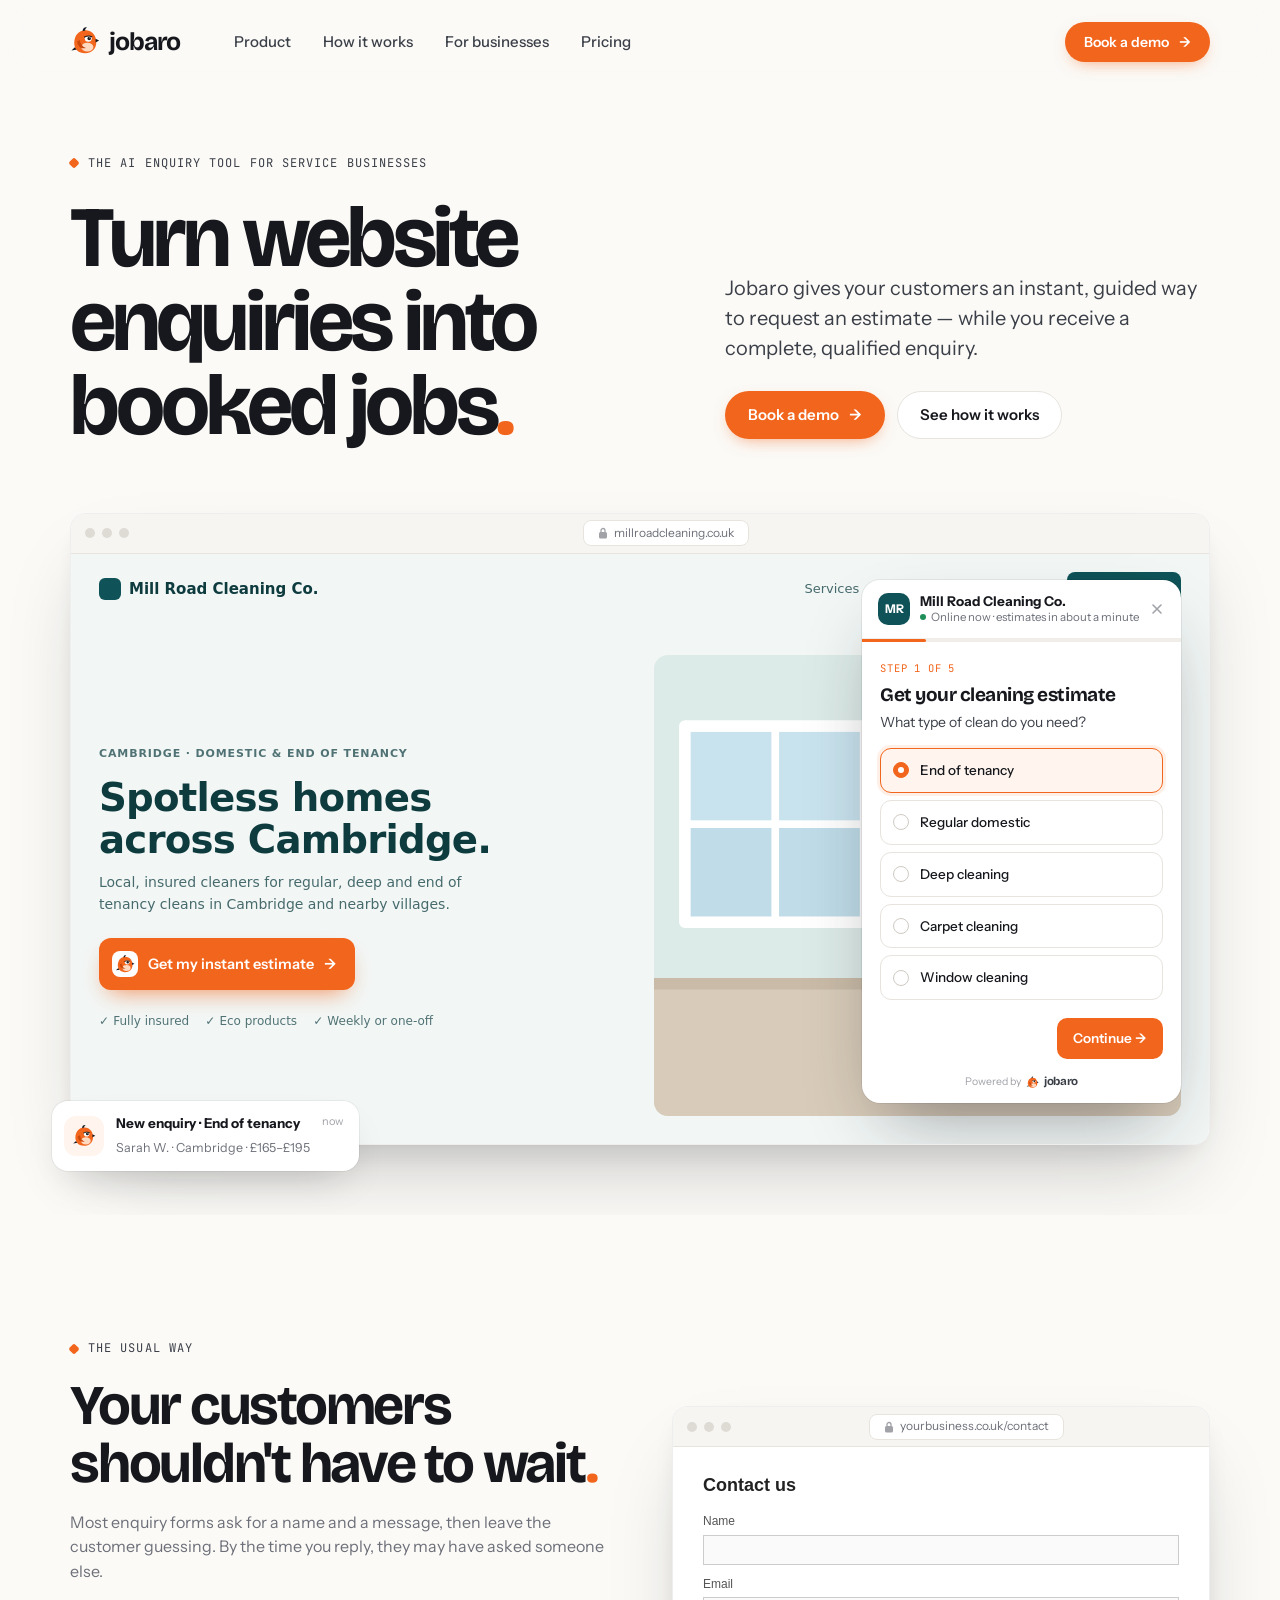
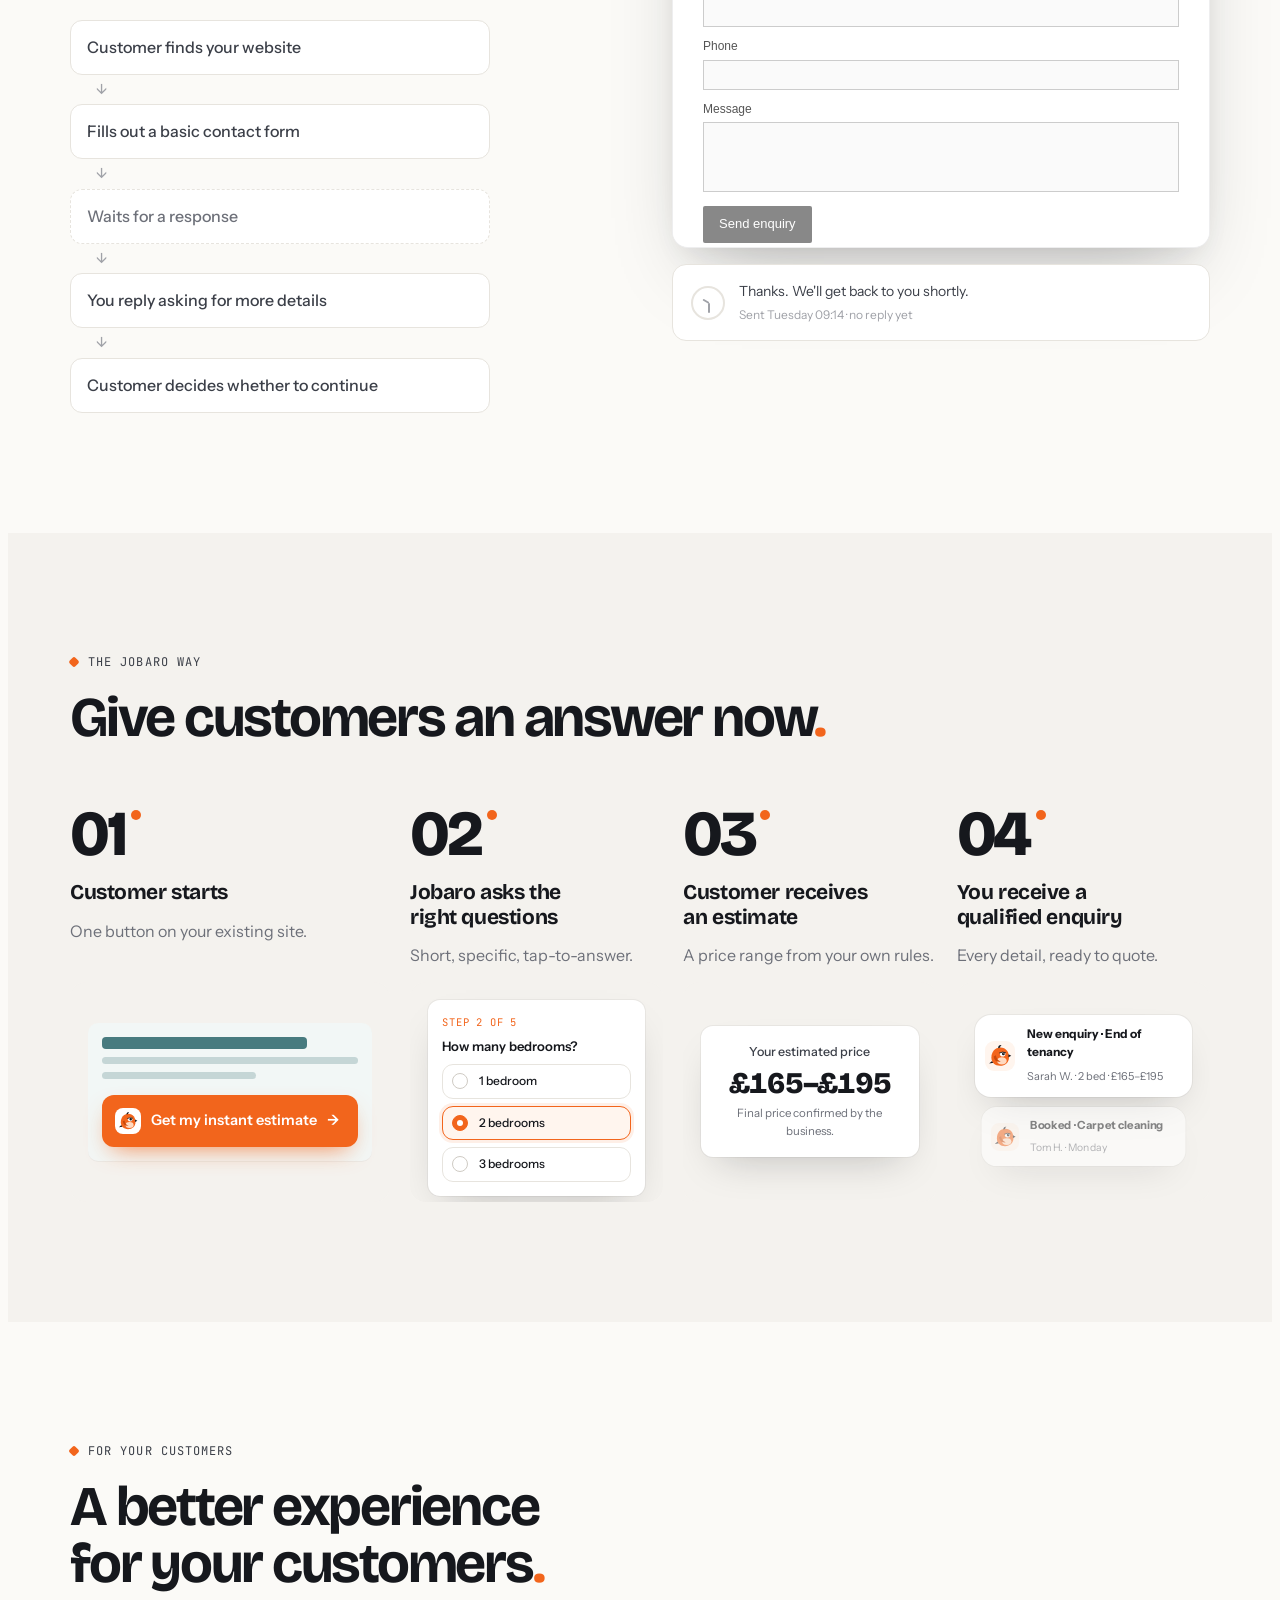
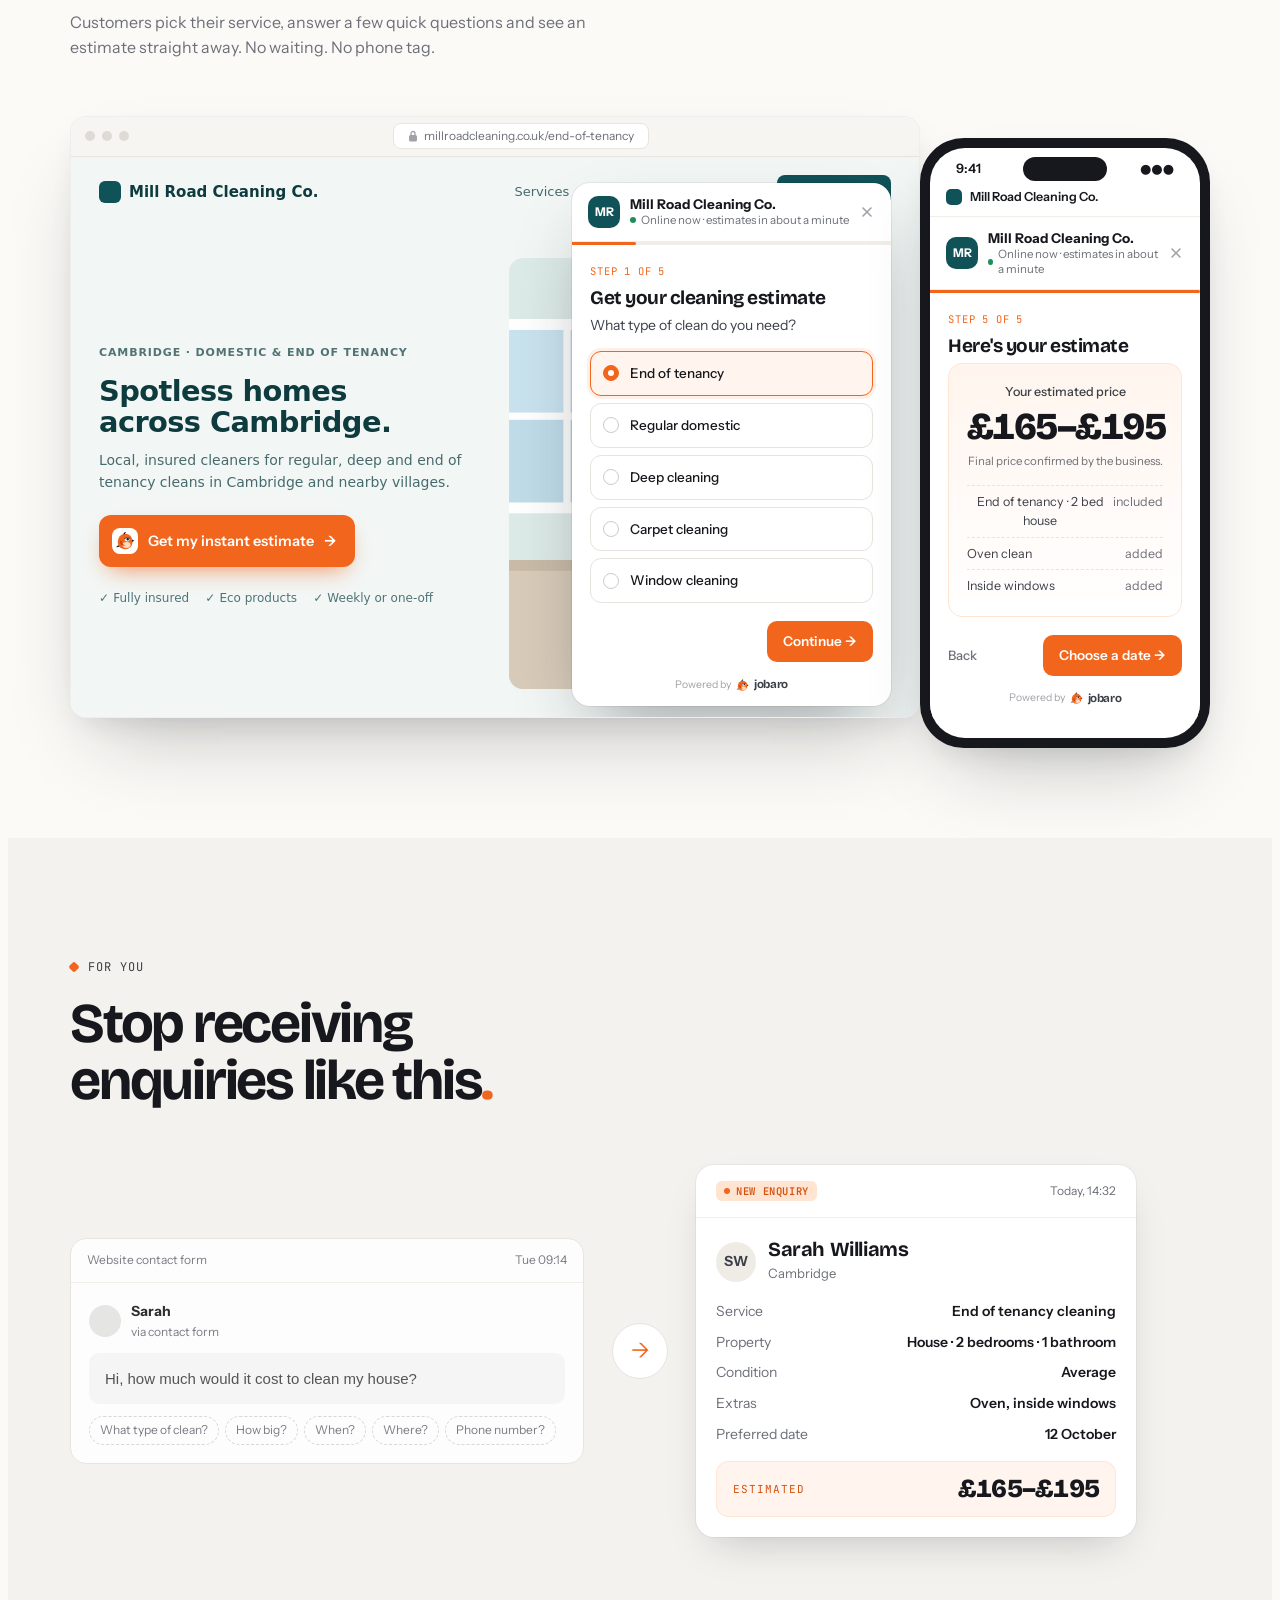
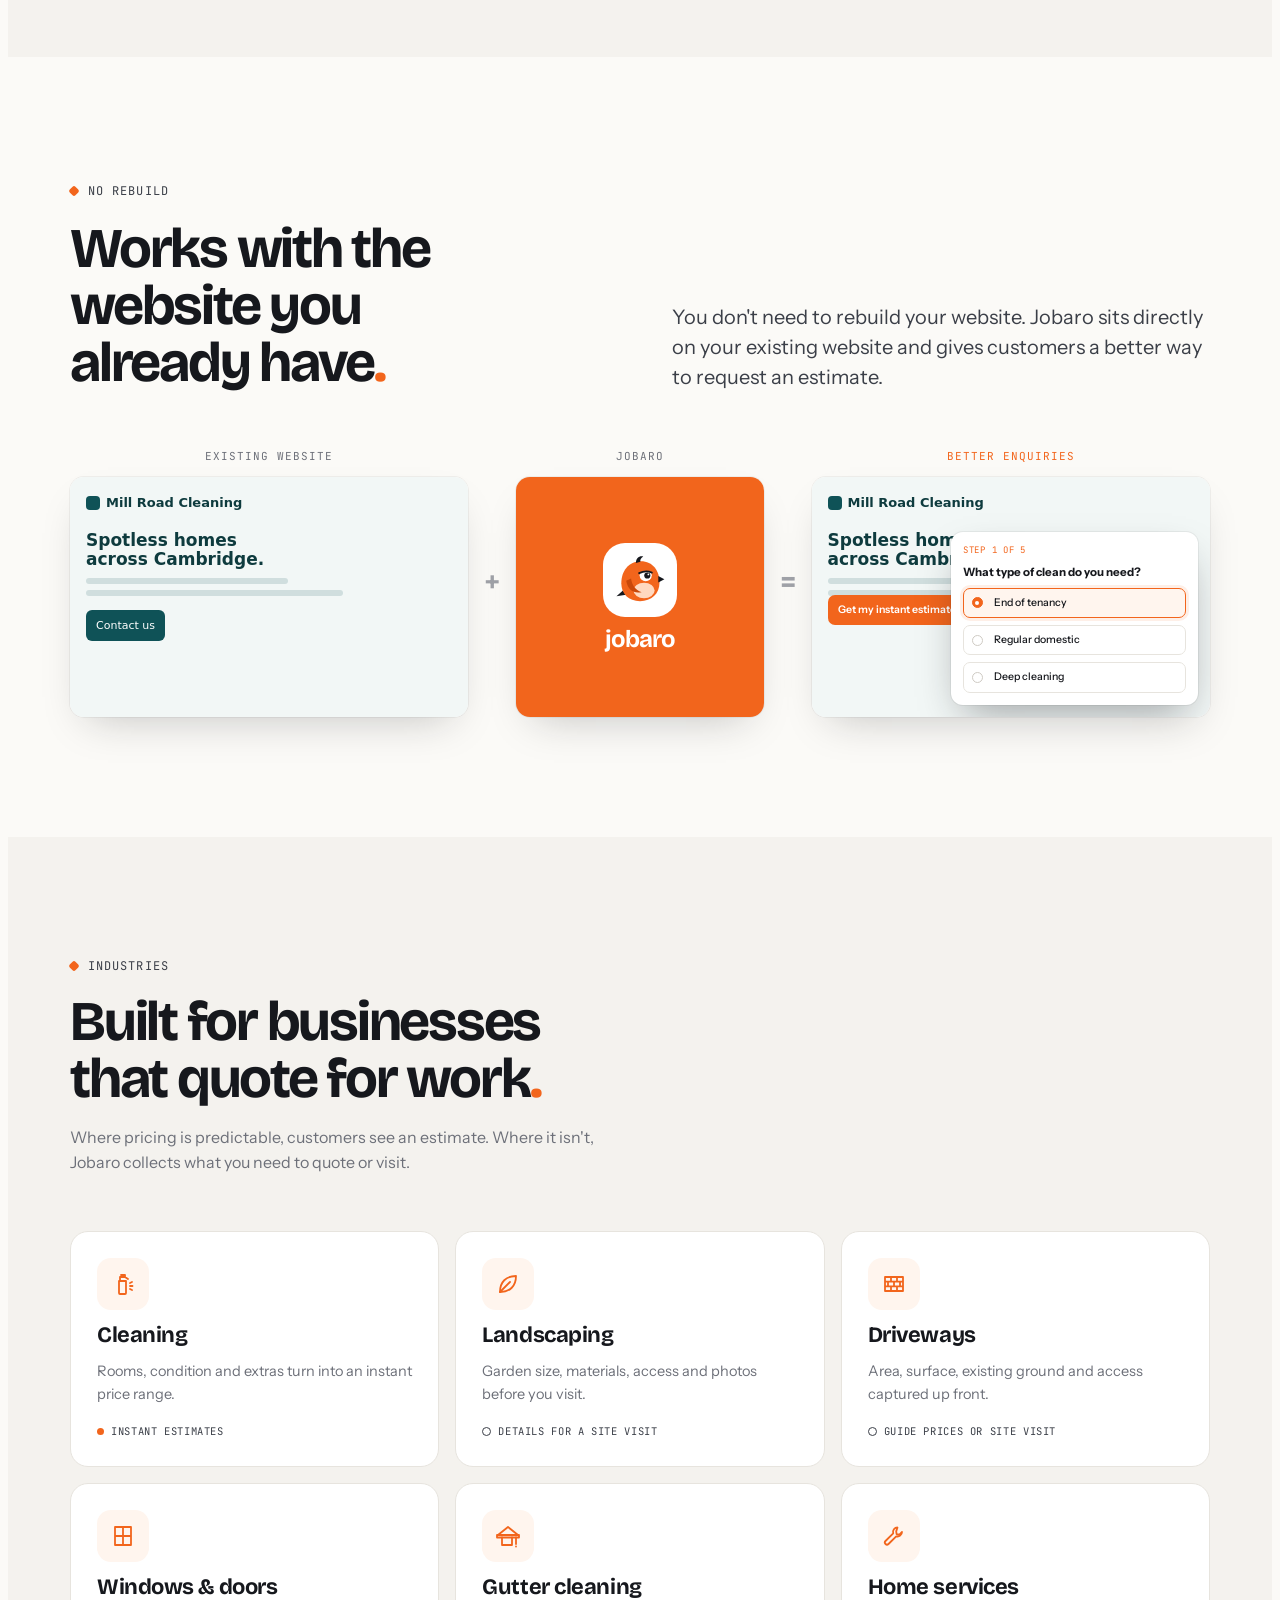
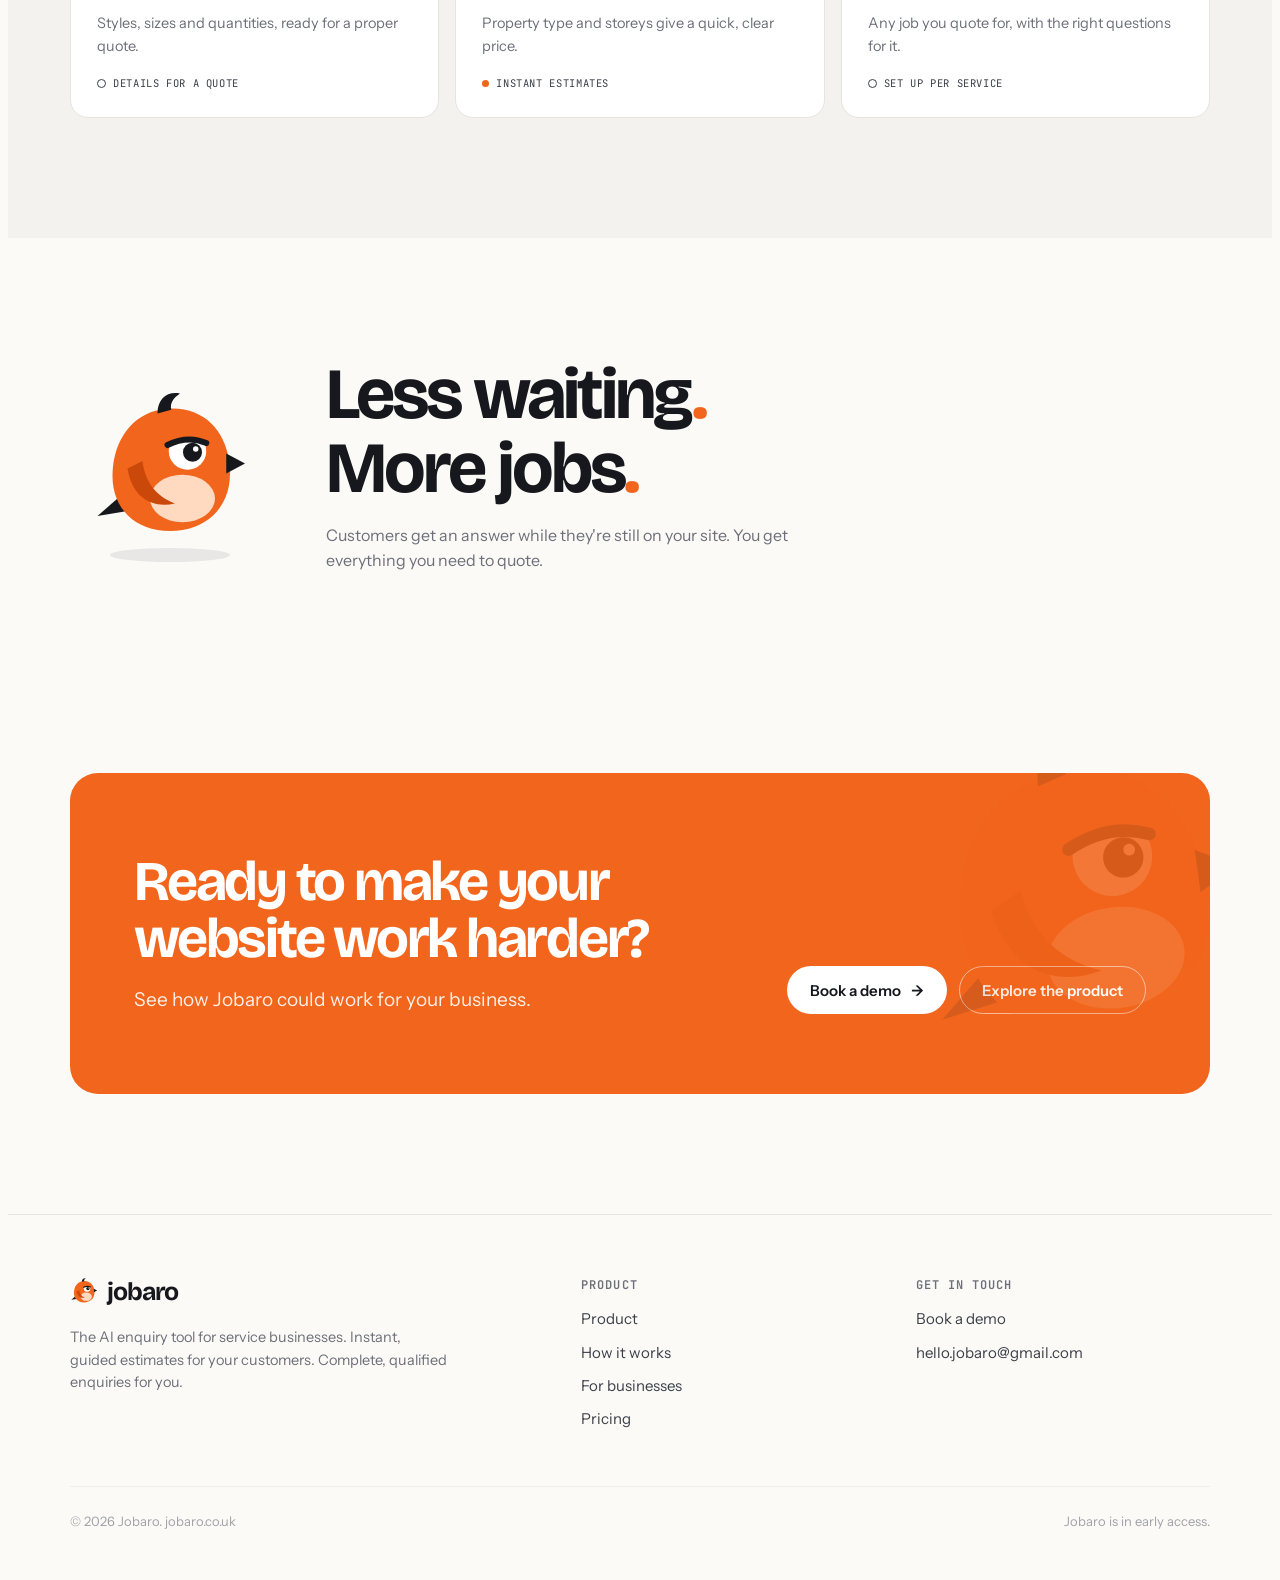
==== index.html @ 953e296a "Update index.html" ====
<!doctype html>
<!--
  JOBARO WEBSITE: HOW TO EDIT
  ---------------------------
  1. Email address and web address: search for "SITE CONFIG" and change the values.
  2. Wording: search (Ctrl+F) for the sentence you want to change and edit only the words.
     All page text is below the line that says "PAGES".
  3. Brand orange: search for "--or:#F2651C" and change the colour code.
  4. Demo form: paste your free Formspree address into formEndpoint in SITE CONFIG.
  Tip: only change words between quotes or between > and <. Leave the symbols around them alone.
-->
<html lang="en-GB">
<head>
<meta charset="utf-8">
<meta name="viewport" content="width=device-width, initial-scale=1, viewport-fit=cover">
<title>jobaro</title>
<meta name="description" content="Jobaro gives your customers an instant, guided way to request an estimate, while you receive a complete, qualified enquiry.">
<link rel="icon" type="image/svg+xml" href="data:image/svg+xml,%3Csvg xmlns='http://www.w3.org/2000/svg' viewBox='0 0 64 64'%3E%3Cpath d='M11 45 L3 52 L15 50 Z' fill='%2316181D'/%3E%3Cpath d='M33 9 C48 9 56 21 56 35 C56 49 46 58 32 58 C18 58 9 49 9 36 C9 21 18 9 33 9Z' fill='%23F2651C'/%3E%3Cellipse cx='37' cy='45' rx='13' ry='9.5' fill='%23FFD9C0'/%3E%3Cpath d='M15 33 C17 45 25 49 34 47 C26 44 22 38 21 30 Z' fill='%23C9480A'/%3E%3Cpath d='M27 11 C27 5 31 2 36 3 C33 5 32 7 32.5 9.5 Z' fill='%2316181D'/%3E%3Ccircle cx='39' cy='26' r='7.5' fill='%23fff'/%3E%3Ccircle cx='41' cy='26.5' r='3.8' fill='%2316181D'/%3E%3Cpath d='M30.5 23.6 Q39 19.2 46.5 22.8 L46.5 16 L30.5 16 Z' fill='%23F2651C'/%3E%3Cpath d='M31 23.6 Q39 19.6 46.5 22.8' stroke='%2316181D' stroke-width='2.4' fill='none' stroke-linecap='round'/%3E%3Cpath d='M54.5 27 L62 31 L54.5 35 Z' fill='%2316181D'/%3E%3C/svg%3E">
<link rel="preconnect" href="https://fonts.googleapis.com">
<link rel="preconnect" href="https://fonts.gstatic.com" crossorigin>
<link rel="stylesheet" href="https://fonts.googleapis.com/css2?family=Bricolage+Grotesque:opsz,wght@12..96,500..800&family=Instrument+Sans:wght@400..700&family=JetBrains+Mono:wght@500&display=swap">
<style>
/* ============ TOKENS ============ */
:root{
  color-scheme:light;
  --bg:#FBFAF7; --paper:#FFFFFF; --sand:#F4F2EE; --sand2:#EFECE6;
  --ink:#16181D; --ink2:#3B3F48; --mute:#6D7079; --faint:#A0A2A8;
  --line:#E7E4DE; --line2:#F1EEE9;
  --or:#F2651C; --ord:#D4510C; --or50:#FFF5EE; --or100:#FFE4D2; --or200:#FFC9A6;
  --ok:#1E8F58; --ok50:#E7F5EC;
  --fd:"Bricolage Grotesque", ui-sans-serif, system-ui, -apple-system, "Segoe UI", sans-serif;
  --fb:"Instrument Sans", ui-sans-serif, system-ui, -apple-system, "Segoe UI", Roboto, sans-serif;
  --fm:"JetBrains Mono", ui-monospace, SFMono-Regular, Menlo, monospace;
  --shadow-lg:0 40px 80px -30px rgba(22,24,29,.28), 0 12px 30px -12px rgba(22,24,29,.12);
  --shadow-md:0 18px 40px -18px rgba(22,24,29,.25), 0 0 0 1px rgba(22,24,29,.05);
}
*{box-sizing:border-box}
html{scroll-behavior:smooth}
body{background:var(--bg);color:var(--ink);font-family:var(--fb);font-size:16px;line-height:1.55;-webkit-font-smoothing:antialiased;overflow-x:hidden}
a{color:inherit}
h1,h2,h3,h4{font-family:var(--fd);font-weight:700;letter-spacing:-.03em;line-height:1.02;margin:0;text-wrap:balance}
p{margin:0}
.wrap{max-width:1180px;margin:0 auto;padding-inline:20px}
.dot{color:var(--or)}
:focus-visible{outline:2.5px solid var(--or);outline-offset:3px;border-radius:6px}
.sr{position:absolute;width:1px;height:1px;overflow:hidden;clip:rect(0 0 0 0)}

/* ============ TYPE ============ */
.eyebrow{font-family:var(--fm);font-size:12px;letter-spacing:.09em;text-transform:uppercase;color:var(--ink2);display:inline-flex;align-items:center;gap:10px}
.eyebrow::before{content:"";width:8px;height:8px;border-radius:2px;background:var(--or);transform:rotate(45deg)}
.h1{font-size:clamp(44px,7.2vw,86px);letter-spacing:-.045em;line-height:.98}
.h2{font-size:clamp(34px,4.6vw,56px);letter-spacing:-.04em}
.h3{font-size:clamp(26px,3vw,34px);letter-spacing:-.03em;line-height:1.08}
.lead{font-size:clamp(17px,1.6vw,20px);color:var(--ink2);max-width:36em;line-height:1.5}
.body{color:var(--mute);max-width:34em}
.label{font-family:var(--fm);font-size:11px;letter-spacing:.09em;text-transform:uppercase;color:var(--mute)}

/* ============ BUTTONS ============ */
.btn{display:inline-flex;align-items:center;gap:10px;height:48px;padding:0 22px;border-radius:999px;font:600 15px/1 var(--fb);text-decoration:none;border:1px solid transparent;cursor:pointer;transition:background .2s,transform .2s,box-shadow .2s,border-color .2s;white-space:nowrap}
.btn em{font-style:normal;transition:transform .2s}
.btn:hover em{transform:translateX(3px)}
.btn-or{background:var(--or);color:#fff;box-shadow:0 6px 18px -8px rgba(242,101,28,.7)}
.btn-or:hover{background:var(--ord);transform:translateY(-1px)}
.btn-ghost{background:var(--paper);color:var(--ink);border-color:var(--line)}
.btn-ghost:hover{border-color:var(--ink);transform:translateY(-1px)}
.btn-sm{height:40px;padding:0 18px;font-size:14px}
.btns{display:flex;flex-wrap:wrap;gap:12px}

/* ============ NAV ============ */
.nav{position:sticky;top:env(safe-area-inset-top,0px);z-index:50;background:rgba(251,250,247,.86);backdrop-filter:saturate(1.4) blur(14px);-webkit-backdrop-filter:saturate(1.4) blur(14px);border-bottom:1px solid transparent;transition:border-color .2s}
.nav.scrolled{border-color:var(--line)}
.nav-in{display:flex;align-items:center;gap:28px;height:68px}
.logo{display:inline-flex;align-items:center;gap:9px;text-decoration:none;color:var(--ink);font:700 25px/1 var(--fd);letter-spacing:-.045em}
.logo .bird{margin-top:-2px}
.logo:hover .bird{animation:hop .5s ease}
.nav-links{display:flex;gap:4px;margin-left:12px}
.nav-links a{text-decoration:none;font-weight:500;font-size:15px;color:var(--ink2);padding:8px 14px;border-radius:999px;transition:background .2s,color .2s}
.nav-links a:hover{background:var(--sand);color:var(--ink)}
.nav-links a.on{color:var(--ink);background:var(--sand)}
.nav-cta{margin-left:auto}
.burger{display:none;margin-left:auto;width:44px;height:44px;border:1px solid var(--line);background:var(--paper);border-radius:12px;cursor:pointer;position:relative}
.burger span{position:absolute;left:12px;right:12px;height:2px;background:var(--ink);border-radius:2px;transition:transform .25s,opacity .2s}
.burger span:nth-child(1){top:15px}.burger span:nth-child(2){top:21px}.burger span:nth-child(3){top:27px}
.nav.open .burger span:nth-child(1){transform:translateY(6px) rotate(45deg)}
.nav.open .burger span:nth-child(2){opacity:0}
.nav.open .burger span:nth-child(3){transform:translateY(-6px) rotate(-45deg)}
.mnav{display:none}
@media (max-width:900px){
  .nav-links,.nav-cta{display:none}
  .burger{display:block}
  .mnav{display:grid;grid-template-rows:0fr;transition:grid-template-rows .3s ease;border-top:1px solid transparent}
  .nav.open .mnav{grid-template-rows:1fr;border-color:var(--line)}
  .mnav>div{overflow:hidden}
  .mnav nav{display:flex;flex-direction:column;padding-block:12px 20px}
  .mnav a.ml{font:600 22px/1 var(--fd);letter-spacing:-.03em;text-decoration:none;padding:14px 0;border-bottom:1px solid var(--line2)}
  .mnav a.ml.on{color:var(--or)}
  .mnav .btn{margin-top:18px;justify-content:center}
}

/* ============ SECTIONS ============ */
.sec{padding-block:120px}
.sec-tight{padding-block:80px}
.sec-sand{background:var(--sand)}
.sec-head{display:grid;gap:18px;margin-bottom:56px;max-width:760px}
.split{display:grid;grid-template-columns:1fr 1fr;gap:64px;align-items:center}
@media (max-width:900px){.sec{padding-block:80px}.split{grid-template-columns:1fr;gap:40px}.sec-head{margin-bottom:40px}}

/* ============ HERO ============ */
.hero{padding-block:72px 40px;overflow:hidden}
.hero-top{display:grid;grid-template-columns:1.25fr 1fr;gap:48px;align-items:end}
.hero-top .h1{margin-top:22px}
.hero-side{display:grid;gap:28px;padding-bottom:10px}
.hero-stage{position:relative;margin-top:64px;margin-bottom:30px}
@media (max-width:900px){.hero{padding-block:44px 24px}.hero-top{grid-template-columns:1fr;gap:24px}.hero-stage{margin-top:44px}}

/* ============ BROWSER FRAME ============ */
.bf{background:var(--paper);border-radius:16px;box-shadow:var(--shadow-lg);overflow:hidden;border:1px solid rgba(22,24,29,.07);max-width:100%}
.bf-bar{height:40px;display:flex;align-items:center;gap:7px;padding:0 14px;background:#F6F5F2;border-bottom:1px solid var(--line)}
.bf-bar i{width:10px;height:10px;border-radius:50%;background:#DEDBD5;flex:none}
.bf-url{margin:0 auto;display:flex;align-items:center;gap:6px;background:var(--paper);border:1px solid var(--line);border-radius:8px;height:26px;padding:0 14px;font-size:12px;color:var(--mute);max-width:60%;overflow:hidden;white-space:nowrap;text-overflow:ellipsis}
.bf-url svg{flex:none}
.bf-body{position:relative;height:var(--h,520px);overflow:hidden;container-type:inline-size}

/* ============ FICTIONAL BUSINESS SITES ============ */
.site{height:100%;display:flex;flex-direction:column}
.s-nav{display:flex;align-items:center;gap:22px;padding:18px 28px;font-size:13px}
.s-logo{display:flex;align-items:center;gap:8px;font-size:15px;white-space:nowrap}
.s-mark{width:22px;height:22px;border-radius:6px;display:inline-block;flex:none}
.s-links{display:flex;gap:20px;margin-left:auto;opacity:.75}
.s-links i{font-style:normal}
.s-book{padding:8px 14px;border-radius:8px;font-weight:600;font-size:12px;white-space:nowrap}
.s-hero{flex:1;display:grid;grid-template-columns:1fr 1fr;gap:28px;padding:30px 28px 28px;align-items:center}
.s-copy small{font-size:11px;letter-spacing:.08em;text-transform:uppercase;opacity:.7;font-weight:600}
.s-copy h3{font-size:clamp(24px,3.4cqi,40px);line-height:1.08;margin:12px 0 12px;letter-spacing:-.02em}
.s-copy p{font-size:14px;opacity:.75;max-width:30em;margin-bottom:22px}
.s-trust{display:flex;flex-wrap:wrap;gap:6px 16px;margin-top:22px;font-size:12px;opacity:.7}
.s-trust span::before{content:"✓ ";font-weight:700}
.s-img{height:100%;min-height:200px;border-radius:14px;overflow:hidden}
.s-img svg{width:100%;height:100%;display:block}
.s-clean{background:#F2F7F6;color:#0E3B3E;font-family:ui-sans-serif,system-ui,-apple-system,"Segoe UI",sans-serif}
.s-clean h3{font-family:ui-sans-serif,system-ui,sans-serif;font-weight:700}
.s-clean .s-mark{background:#0F5257}
.s-clean .s-book{background:#0F5257;color:#fff}
.s-land{background:#F4F1E8;color:#23372A;font-family:Georgia,"Times New Roman",serif}
.s-land h3{font-family:Georgia,serif;font-weight:400;font-style:italic}
.s-land .s-mark{background:#2F5D3A;border-radius:50% 50% 50% 4px}
.s-land .s-book{background:#2F5D3A;color:#F4F1E8;font-family:ui-sans-serif,system-ui,sans-serif}
.s-land .s-nav,.s-land p,.s-land .s-trust{font-family:ui-sans-serif,system-ui,sans-serif}
.s-drive{background:#23272E;color:#F3F1EC;font-family:ui-sans-serif,system-ui,-apple-system,sans-serif}
.s-drive h3{font-weight:800;text-transform:uppercase;letter-spacing:-.01em}
.s-drive .s-mark{background:#E8C547;border-radius:3px}
.s-drive .s-book{background:#E8C547;color:#23272E}
.s-win{background:#fff;color:#1D2B4A;font-family:ui-sans-serif,system-ui,-apple-system,sans-serif}
.s-win h3{font-weight:600}
.s-win .s-mark{background:#1D3A6E;border-radius:4px;box-shadow:inset 0 0 0 5px #1D3A6E,inset 0 0 0 7px #fff}
.s-win .s-book{background:#1D3A6E;color:#fff}
.s-plain{background:#fff;color:#333;font-family:Arial,Helvetica,sans-serif}
@container (max-width:700px){
  .s-links{display:none}
  .s-book{margin-left:auto}
  .s-hero{grid-template-columns:1fr;align-content:start;padding:18px 20px}
  .s-img{display:none}
  .s-nav{padding:14px 20px}
}

/* Jobaro launcher button (sits on customer sites) */
.jb-launch{display:inline-flex;align-items:center;gap:10px;background:var(--or);color:#fff;font:600 14.5px/1 var(--fb);padding:13px 18px 13px 13px;border-radius:12px;box-shadow:0 10px 24px -10px rgba(242,101,28,.8);position:relative;white-space:nowrap}
.jb-launch .bird-chip{width:26px;height:26px;border-radius:8px;background:#fff;display:grid;place-items:center}
.jb-launch em{font-style:normal}
.jb-launch.press::after{content:"";position:absolute;inset:-6px;border-radius:16px;border:2px solid var(--or);opacity:0;animation:ring 1.6s .6s ease-out 2}

/* ============ WIDGET ============ */
.wg{width:min(348px,100%);background:#fff;border-radius:18px;box-shadow:0 34px 70px -24px rgba(22,24,29,.42),0 0 0 1px rgba(22,24,29,.07);overflow:hidden;font-family:var(--fb);color:var(--ink);text-align:left}
.wg.flat{box-shadow:none;border-radius:0;width:100%}
.wg-top{display:flex;align-items:center;gap:10px;padding:13px 16px;border-bottom:1px solid var(--line2)}
.wg-av{width:32px;height:32px;border-radius:10px;display:grid;place-items:center;color:#fff;font:700 12px/1 var(--fb);flex:none}
.wg-biz{display:grid;line-height:1.25;min-width:0}
.wg-biz b{font-size:13.5px;white-space:nowrap;overflow:hidden;text-overflow:ellipsis}
.wg-biz small{font-size:11.5px;color:var(--mute);display:flex;align-items:center;gap:5px}
.wg-biz small::before{content:"";width:6px;height:6px;border-radius:50%;background:var(--ok)}
.wg-x{margin-left:auto;color:var(--faint);display:grid}
.wg-prog{height:3px;background:var(--line2)}
.wg-prog span{display:block;height:100%;background:var(--or);border-radius:0 3px 3px 0}
.wg-body{padding:18px 18px 6px}
.wg-step{font-family:var(--fm);font-size:10.5px;letter-spacing:.08em;text-transform:uppercase;color:var(--or);margin-bottom:8px}
.wg-title{font:700 19px/1.15 var(--fd);letter-spacing:-.025em;margin-bottom:6px}
.wg-q{font-size:14px;color:var(--ink2);margin-bottom:14px}
.wg-foot{display:flex;align-items:center;justify-content:space-between;padding:12px 18px 14px}
.wg-back{font-size:13px;color:var(--mute);font-weight:500}
.wg-next{background:var(--or);color:#fff;font-weight:600;font-size:13.5px;padding:10px 16px;border-radius:10px}
.wg-next em{font-style:normal}
.wg-pow{display:flex;align-items:center;justify-content:center;gap:5px;font-size:10.5px;color:var(--faint);padding:0 0 12px}
.wg-pow b{color:var(--ink2);font-family:var(--fd);letter-spacing:-.03em;font-size:11.5px}
.opts{display:grid;gap:7px}
.opt{display:flex;align-items:center;gap:11px;padding:11px 12px;border:1px solid var(--line);border-radius:11px;font-size:13.5px;font-weight:500;background:#fff;transition:border-color .2s,background .2s}
.opt .rd{width:16px;height:16px;border-radius:50%;border:1.5px solid #CFCBC4;flex:none;display:grid;place-items:center}
.opt small{margin-left:auto;color:var(--mute);font-size:12px;font-weight:400}
.opt.sel{border-color:var(--or);background:var(--or50);box-shadow:0 0 0 3px rgba(242,101,28,.1)}
.opt.sel .rd{border-color:var(--or);background:var(--or)}
.opt.sel .rd::after{content:"";width:6px;height:6px;border-radius:50%;background:#fff}
.tiles{display:grid;grid-template-columns:1fr 1fr;gap:8px}
.tile{border:1px solid var(--line);border-radius:12px;padding:10px;font-size:12.5px;font-weight:600;display:grid;gap:8px}
.tile .sw{height:40px;border-radius:7px}
.tile.sel{border-color:var(--or);background:var(--or50);box-shadow:0 0 0 3px rgba(242,101,28,.1)}
.chips{display:flex;flex-wrap:wrap;gap:7px}
.chip{border:1px solid var(--line);border-radius:999px;padding:7px 12px;font-size:12.5px;font-weight:500;background:#fff}
.chip.sel{border-color:var(--or);background:var(--or50);color:var(--ord)}
.chip.sel::before{content:"✓ ";font-weight:700}
.ctr{display:flex;align-items:center;justify-content:space-between;padding:10px 0;border-bottom:1px solid var(--line2);font-size:13.5px;font-weight:500}
.ctr-c{display:flex;align-items:center;gap:12px;font-weight:700;font-variant-numeric:tabular-nums}
.ctr-c span{width:28px;height:28px;border-radius:8px;border:1px solid var(--line);display:grid;place-items:center;color:var(--ink2);font-weight:500}
.ctr-c span.p{border-color:var(--or);color:var(--or)}
.fld{font-size:12px;color:var(--mute);margin:14px 0 7px;font-weight:500}
.photos{display:grid;grid-template-columns:repeat(4,1fr);gap:7px}
.photos .pt{aspect-ratio:1;border-radius:9px;overflow:hidden;max-width:100%}
.photos .pt svg{width:100%;height:100%;display:block}
.photos .add{border:1.5px dashed #D6D2CB;display:grid;place-items:center;color:var(--mute);font-size:20px}
.slider{height:6px;border-radius:6px;background:var(--line2);position:relative;margin:18px 0 6px}
.slider span{position:absolute;left:0;top:0;bottom:0;width:48%;background:var(--or);border-radius:6px}
.slider i{position:absolute;left:48%;top:50%;width:18px;height:18px;border-radius:50%;background:#fff;border:2px solid var(--or);transform:translate(-50%,-50%)}
.slider-v{display:flex;justify-content:space-between;font-size:11.5px;color:var(--mute)}
.est{background:linear-gradient(180deg,var(--or50),#fff);border:1px solid var(--or100);border-radius:14px;padding:18px;text-align:center}
.est-lbl{font-size:12.5px;color:var(--ink2);font-weight:500}
.est-price{font:800 38px/1.05 var(--fd);letter-spacing:-.04em;color:var(--ink);margin:6px 0 6px;font-variant-numeric:tabular-nums;white-space:nowrap}
.est-note{font-size:11.5px;color:var(--mute)}
.est-lines{display:grid;gap:6px;margin:14px 0 2px;padding:0;list-style:none;font-size:12.5px;color:var(--ink2)}
.est-lines li{display:flex;justify-content:space-between;border-top:1px dashed var(--line);padding-top:6px}
.est-lines li span:last-child{color:var(--mute)}
.slots{display:grid;grid-template-columns:repeat(3,1fr);gap:7px}
.slot{border:1px solid var(--line);border-radius:10px;padding:9px 6px;text-align:center;font-size:12px;line-height:1.3}
.slot b{display:block;font-size:13px}
.slot.sel{border-color:var(--or);background:var(--or50)}

/* chat style */
.chat{display:grid;gap:10px}
.bub{max-width:84%;padding:10px 13px;border-radius:14px;font-size:13.5px;line-height:1.4}
.bub.j{background:var(--sand);border-bottom-left-radius:4px;justify-self:start}
.bub.u{background:var(--or);color:#fff;border-bottom-right-radius:4px;justify-self:end}
.bub-row{display:flex;gap:8px;align-items:flex-end}
.bub-row .bird{flex:none;margin-bottom:2px}

/* overlay placement inside frames */
.over{position:absolute;right:28px;top:26px}
@container (max-width:700px){ .over{right:12px;left:12px;top:auto;bottom:12px;width:auto} .over .wg{width:100%} }

/* ============ PHONE ============ */
.phone{width:290px;max-width:100%;background:#16181D;border-radius:44px;padding:10px;box-shadow:var(--shadow-lg);flex:none}
.phone-scr{border-radius:35px;background:#fff;overflow:hidden;height:var(--ph,590px);display:flex;flex-direction:column;position:relative}
.phone-sb{display:flex;justify-content:space-between;align-items:center;padding:14px 26px 6px;font:600 13px/1 var(--fb)}
.phone-sb i{width:84px;height:24px;background:#16181D;border-radius:14px;position:absolute;left:50%;top:9px;transform:translateX(-50%)}
.phone-site{padding:6px 16px 10px;display:flex;align-items:center;gap:8px;font-size:12.5px;font-weight:600;border-bottom:1px solid var(--line2)}

/* ============ DASHBOARD ============ */
.dash-wrap{container-type:inline-size;max-width:100%}
.dash{display:grid;grid-template-columns:196px 290px 1fr;background:#fff;border-radius:16px;overflow:hidden;box-shadow:var(--shadow-lg);border:1px solid rgba(22,24,29,.07);font-size:13px;min-height:560px;text-align:left}
.d-side{background:#FAF9F6;border-right:1px solid var(--line);padding:18px 12px;display:flex;flex-direction:column;gap:3px}
.d-side .logo{font-size:20px;padding:0 8px 18px}
.d-nav{display:flex;align-items:center;gap:10px;padding:9px 10px;border-radius:9px;color:var(--ink2);font-weight:500}
.d-nav svg{flex:none;color:var(--mute)}
.d-nav.on{background:#fff;box-shadow:0 1px 2px rgba(0,0,0,.06),0 0 0 1px var(--line);color:var(--ink)}
.d-nav.on svg{color:var(--or)}
.d-nav b{margin-left:auto;background:var(--or);color:#fff;font-size:10.5px;padding:2px 7px;border-radius:999px}
.d-biz{margin-top:auto;display:flex;align-items:center;gap:9px;padding:10px;border-top:1px solid var(--line);font-size:12px;color:var(--ink2)}
.d-list{border-right:1px solid var(--line);display:flex;flex-direction:column;min-width:0}
.d-lh{padding:18px 16px 12px;display:grid;gap:12px}
.d-lh h5{margin:0;font:700 17px/1 var(--fd);letter-spacing:-.02em}
.d-tabs{display:flex;gap:6px}
.d-tabs span{font-size:11.5px;padding:5px 10px;border-radius:999px;border:1px solid var(--line);color:var(--mute)}
.d-tabs span.on{background:var(--ink);color:#fff;border-color:var(--ink)}
.d-item{padding:13px 16px;border-top:1px solid var(--line2);display:grid;gap:4px;position:relative}
.d-item.on{background:var(--or50)}
.d-item.on::before{content:"";position:absolute;left:0;top:10px;bottom:10px;width:3px;border-radius:0 3px 3px 0;background:var(--or)}
.d-row{display:flex;align-items:center;gap:8px;justify-content:space-between}
.d-row b{font-size:13.5px}
.d-row small{color:var(--mute);font-size:11.5px;white-space:nowrap}
.d-sub{color:var(--mute);font-size:12px;display:flex;justify-content:space-between;gap:8px}
.d-sub .pr{color:var(--ink);font-weight:600;font-variant-numeric:tabular-nums}
.pill{display:inline-flex;align-items:center;gap:6px;font:600 10.5px/1 var(--fm);letter-spacing:.06em;text-transform:uppercase;padding:5px 8px;border-radius:6px;white-space:nowrap}
.pill.new{background:var(--or100);color:var(--ord)}
.pill.new::before{content:"";width:6px;height:6px;border-radius:50%;background:var(--or);animation:pulse 2s infinite}
.pill.q{background:#EEF0F4;color:#4A5160}
.pill.b{background:var(--ok50);color:var(--ok)}
.d-det{padding:22px 26px;display:flex;flex-direction:column;gap:18px;min-width:0}
.d-dh{display:flex;justify-content:space-between;align-items:flex-start;gap:12px;flex-wrap:wrap}
.d-dh h4{font-size:24px;margin:10px 0 4px}
.d-dh p{color:var(--mute);font-size:12.5px}
.d-grid{display:grid;grid-template-columns:repeat(3,1fr);gap:1px;background:var(--line);border:1px solid var(--line);border-radius:12px;overflow:hidden}
.d-grid div{background:#fff;padding:11px 13px;display:grid;gap:3px;min-width:0}
.d-grid span{font-size:11px;color:var(--mute)}
.d-grid b{font-size:13px;font-weight:600}
.d-photos{display:flex;gap:8px}
.d-photos .pt{width:74px;height:58px;border-radius:9px;overflow:hidden;flex:none}
.d-photos .pt svg{width:100%;height:100%;display:block}
.d-foot{display:grid;grid-template-columns:1fr 1fr;gap:12px}
.d-box{border:1px solid var(--line);border-radius:12px;padding:13px 14px;display:grid;gap:4px}
.d-box.o{border-color:var(--or100);background:var(--or50)}
.d-box .big{font:800 24px/1 var(--fd);letter-spacing:-.03em;font-variant-numeric:tabular-nums}
.d-box span{font-size:11.5px;color:var(--mute)}
.d-act{display:flex;gap:8px;flex-wrap:wrap}
.d-btn{padding:9px 14px;border-radius:9px;border:1px solid var(--line);font-weight:600;font-size:12.5px}
.d-btn.o{background:var(--or);border-color:var(--or);color:#fff}
@container (max-width:1000px){ .dash{grid-template-columns:260px 1fr} .d-side{display:none} }
@container (max-width:680px){ .dash{grid-template-columns:1fr} .d-list{display:none} .d-grid{grid-template-columns:1fr 1fr} .d-det{padding:18px} .d-foot{grid-template-columns:1fr} }

/* standalone enquiry card */
.enq{background:#fff;border-radius:18px;box-shadow:var(--shadow-md);overflow:hidden;max-width:440px;width:100%}
.enq-h{display:flex;justify-content:space-between;align-items:center;padding:16px 20px;border-bottom:1px solid var(--line2)}
.enq-h small{color:var(--mute);font-size:12px}
.enq-b{padding:20px;display:grid;gap:16px}
.enq-name{display:flex;align-items:center;gap:12px}
.enq-name .av{width:40px;height:40px;border-radius:50%;background:var(--sand2);display:grid;place-items:center;font-weight:700;font-size:14px;color:var(--ink2)}
.enq-name b{font:700 20px/1.1 var(--fd);letter-spacing:-.02em;display:block}
.enq-name span{font-size:13px;color:var(--mute)}
.kv{display:grid;grid-template-columns:auto 1fr;gap:9px 18px;font-size:14px;margin:0}
.kv dt{color:var(--mute)}
.kv dd{margin:0;font-weight:600;text-align:right}
.enq-est{display:flex;justify-content:space-between;align-items:center;background:var(--or50);border:1px solid var(--or100);border-radius:12px;padding:14px 16px}
.enq-est b{font:800 26px/1 var(--fd);letter-spacing:-.03em;font-variant-numeric:tabular-nums}

/* toast */
.toast{position:absolute;left:-18px;bottom:-26px;display:flex;align-items:center;gap:12px;background:#fff;border-radius:16px;padding:12px 16px 12px 12px;box-shadow:var(--shadow-md);min-width:300px;z-index:3}
.toast .ic{width:40px;height:40px;border-radius:12px;background:var(--or50);display:grid;place-items:center;flex:none}
.toast b{display:block;font-size:13.5px}
.toast span{font-size:12.5px;color:var(--mute)}
.toast em{font-style:normal;font-size:11px;color:var(--faint);margin-left:auto;align-self:flex-start}
@media (max-width:900px){ .toast{position:relative;left:auto;bottom:auto;margin:-28px auto 0;width:min(360px,calc(100% - 24px));min-width:0} }

/* ============ HOME: PROBLEM ============ */
.old-flow{display:grid;gap:0;margin-top:36px;max-width:420px}
.old-flow li{list-style:none;display:flex;align-items:center;gap:14px;font-weight:500;color:var(--ink2)}
.old-flow li.s{padding:14px 16px;border:1px solid var(--line);border-radius:12px;background:var(--paper)}
.old-flow li.s span{font-family:var(--fm);font-size:11px;color:var(--faint)}
.old-flow li.a{justify-content:flex-start;padding:4px 0 4px 26px;color:var(--faint);font-size:14px;gap:8px}
.old-flow li.wait{color:var(--mute);border-style:dashed}
.old-flow{padding:0;margin-bottom:0}
.oldform{padding:28px 30px;font-family:Arial,Helvetica,sans-serif;color:#444;background:#fff;height:100%}
.oldform h6{font:700 18px Arial,sans-serif;margin:0 0 16px;color:#222}
.oldform label{display:block;font-size:12px;margin:10px 0 4px;color:#555}
.oldform .in{height:30px;border:1px solid #ccc;background:#fafafa}
.oldform .in.ta{height:70px}
.oldform .sub{display:inline-block;margin-top:14px;background:#888;color:#fff;font-size:13px;padding:8px 16px;border-radius:2px}
.thanks{margin-top:16px;display:flex;gap:14px;align-items:center;padding:16px 18px;border-radius:14px;background:var(--paper);border:1px solid var(--line)}
.thanks p{font-size:14px;color:var(--ink2)}
.thanks small{display:block;color:var(--faint);font-size:12px;margin-top:3px}
.clock{width:34px;height:34px;border-radius:50%;border:2px solid var(--line);position:relative;flex:none}
.clock::before,.clock::after{content:"";position:absolute;left:50%;top:50%;width:2px;background:var(--faint);transform-origin:50% 0;border-radius:2px}
.clock::before{height:10px;animation:spin 6s linear infinite}
.clock::after{height:7px;transform:rotate(120deg)}

/* ============ HOME: DIFFERENCE ============ */
.steps4{display:grid;grid-template-columns:repeat(4,1fr);gap:20px;counter-reset:s}
.st{display:flex;flex-direction:column;gap:14px}
.st-n{font:800 64px/1 var(--fd);letter-spacing:-.05em;color:var(--ink);display:flex;align-items:flex-start;gap:6px}
.st-n::after{content:"";width:10px;height:10px;border-radius:50%;background:var(--or);margin-top:8px}
.st h3{font-size:21px;letter-spacing:-.02em;line-height:1.15}
.st-mock{margin-top:auto;background:var(--sand);border-radius:16px;padding:18px;height:220px;display:grid;place-items:center;overflow:hidden}
.mini-site{width:100%;background:#F2F7F6;border-radius:10px;padding:14px;display:grid;gap:8px;box-shadow:0 1px 0 rgba(0,0,0,.04)}
.mini-site .ln{height:7px;border-radius:4px;background:#0F5257;opacity:.2}
.mini-site .ln.h{height:12px;opacity:.75;width:80%}
.mini-q{width:100%;background:#fff;border-radius:12px;padding:14px;box-shadow:var(--shadow-md);display:grid;gap:6px}
.mini-q .opt{padding:7px 9px;font-size:12px}
.mini-q .q{font-size:13px;font-weight:600;margin-bottom:2px}
.mini-p{width:100%;background:#fff;border-radius:12px;padding:16px;box-shadow:var(--shadow-md);text-align:center}
.mini-p .est-price{font-size:30px}
.mini-n{width:100%;display:grid;gap:8px}
.mini-n .toast{position:static;min-width:0;padding:10px 12px 10px 10px}
.mini-n .toast .ic{width:30px;height:30px;border-radius:9px}.mini-n .toast b{font-size:12px}.mini-n .toast span{font-size:11px}.mini-n .toast em{display:none}
.mini-n .toast.ghost{opacity:.5;transform:scale(.94)}
@media (max-width:1000px){.steps4{grid-template-columns:1fr 1fr;gap:40px 20px}}
@media (max-width:560px){.steps4{grid-template-columns:1fr}}

/* ============ PRODUCT VISUAL (home) ============ */
.pv{position:relative;display:grid;grid-template-columns:1fr auto;gap:0;align-items:end}
.pv .bf{margin-right:-90px}
.pv .phone{position:relative;z-index:2;margin-bottom:-30px}
@media (max-width:1000px){.pv{grid-template-columns:1fr;justify-items:center}.pv .bf{margin-right:0;width:100%}.pv .phone{margin:-60px 0 0}}

/* ============ BETTER LEADS ============ */
.vs{display:grid;grid-template-columns:1fr auto 1fr;gap:28px;align-items:center}
.vs-arrow{width:56px;height:56px;border-radius:50%;background:var(--paper);border:1px solid var(--line);display:grid;place-items:center;color:var(--or);font-size:22px}
.inbox{background:#fff;border:1px solid var(--line);border-radius:16px;overflow:hidden;opacity:.9}
.inbox-h{padding:12px 16px;border-bottom:1px solid var(--line2);font-size:12px;color:var(--mute);display:flex;justify-content:space-between}
.inbox-m{padding:18px;display:grid;gap:12px;font-size:14px}
.inbox-m .from{display:flex;gap:10px;align-items:center}
.inbox-m .from i{width:32px;height:32px;border-radius:50%;background:#E4E4E4;flex:none}
.inbox-m .from span{font-size:12px;color:var(--mute);display:block}
.inbox-m blockquote{margin:0;padding:14px 16px;background:#F6F6F6;border-radius:10px;font-family:Arial,sans-serif;color:#444;font-size:15px}
.inbox-q{display:flex;flex-wrap:wrap;gap:6px}
.inbox-q span{font-size:12px;color:var(--mute);border:1px dashed #D5D5D5;border-radius:999px;padding:4px 10px}
@media (max-width:900px){.vs{grid-template-columns:1fr;justify-items:stretch}.vs-arrow{transform:rotate(90deg);justify-self:center}.enq{max-width:none}}

/* ============ EXISTING WEBSITE EQUATION ============ */
.eq{display:grid;grid-template-columns:1fr auto .62fr auto 1fr;gap:16px;align-items:center;margin-top:56px}
.eq-op{font:600 32px/1 var(--fd);color:var(--faint);text-align:center}
.eq-card{display:grid;gap:12px}
.eq-card .label{text-align:center}
.eq-box{background:#fff;border-radius:14px;box-shadow:var(--shadow-md);height:240px;overflow:hidden;position:relative}
.eq-box .s-nav{padding:10px 14px}
.eq-site{height:100%;background:#F2F7F6;color:#0E3B3E;padding:16px;font-family:ui-sans-serif,system-ui,sans-serif}
.eq-site .t{font-weight:700;font-size:13px;display:flex;gap:6px;align-items:center}
.eq-site .t i{width:14px;height:14px;border-radius:4px;background:#0F5257}
.eq-site h6{font-size:17px;margin:18px 0 8px;line-height:1.15;max-width:12em}
.eq-site .ln{height:6px;border-radius:3px;background:#0F5257;opacity:.15;margin-top:6px;width:70%}
.eq-site .ln:nth-of-type(2){width:55%}
.eq-site .fake-btn{display:inline-block;margin-top:14px;background:#0F5257;color:#fff;font-size:11px;padding:7px 10px;border-radius:6px}
.eq-jb{height:240px;display:grid;place-items:center;background:var(--or);border-radius:14px;box-shadow:var(--shadow-md)}
.eq-jb div{display:grid;justify-items:center;gap:10px;color:#fff;font:700 24px/1 var(--fd);letter-spacing:-.04em}
.eq-jb .bchip{width:74px;height:74px;border-radius:22px;background:#fff;display:grid;place-items:center}
.eq-pop{position:absolute;right:12px;bottom:12px;width:62%;background:#fff;border-radius:12px;box-shadow:0 18px 40px -12px rgba(22,24,29,.4),0 0 0 1px rgba(22,24,29,.06);padding:12px;display:grid;gap:6px;animation:popin 6s ease-in-out infinite;transform-origin:bottom right}
.eq-pop .q{font-size:11.5px;font-weight:700}
.eq-pop .opt{padding:6px 8px;font-size:10.5px;border-radius:7px}
.eq-pop .opt .rd{width:11px;height:11px}
.eq-pop .opt.sel .rd::after{width:4px;height:4px}
.eq-launch{position:absolute;left:16px;top:118px;font-size:10.5px;background:var(--or);color:#fff;border-radius:7px;padding:7px 10px;font-weight:600}
@media (max-width:900px){.eq{grid-template-columns:1fr;max-width:420px;margin-inline:auto}.eq-op{padding:4px 0}.eq-jb{height:150px}}

/* ============ INDUSTRIES ============ */
.inds{display:grid;grid-template-columns:repeat(3,1fr);gap:16px}
.ind{background:var(--paper);border:1px solid var(--line);border-radius:18px;padding:26px;display:grid;gap:14px;align-content:start;transition:border-color .25s,transform .25s,box-shadow .25s}
.ind:hover{border-color:var(--or200);transform:translateY(-3px);box-shadow:0 20px 40px -24px rgba(242,101,28,.45)}
.ind-ic{width:52px;height:52px;border-radius:14px;background:var(--or50);display:grid;place-items:center;color:var(--or)}
.ind h3{font-size:22px;letter-spacing:-.02em}
.ind p{font-size:14.5px;color:var(--mute)}
.ind .tag{font-family:var(--fm);font-size:10.5px;letter-spacing:.06em;text-transform:uppercase;color:var(--ink2);display:flex;align-items:center;gap:7px;margin-top:4px}
.ind .tag::before{content:"";width:7px;height:7px;border-radius:50%;background:var(--or)}
.ind .tag.alt::before{background:transparent;border:1.5px solid var(--ink2)}
@media (max-width:900px){.inds{grid-template-columns:1fr 1fr}}
@media (max-width:560px){.inds{grid-template-columns:1fr}}

/* ============ MASCOT MOMENT ============ */
.mascot{display:grid;grid-template-columns:auto 1fr;gap:56px;align-items:center;max-width:920px}
.mascot-b{position:relative;width:200px;height:200px;display:grid;place-items:center}
.mascot-b::after{content:"";position:absolute;bottom:4px;width:120px;height:14px;border-radius:50%;background:rgba(22,24,29,.08);animation:shadow 4s ease-in-out infinite}
.mascot-b svg{animation:bob 4s ease-in-out infinite}
.mascot .h2{font-size:clamp(40px,6vw,72px)}
@media (max-width:700px){.mascot{grid-template-columns:1fr;gap:24px}.mascot-b{width:140px;height:150px}.mascot-b svg{width:120px;height:120px}}

/* ============ CTA ============ */
.cta{background:var(--or);color:#fff;border-radius:28px;padding:80px 64px;display:grid;grid-template-columns:1.3fr auto;gap:40px;align-items:end;position:relative;overflow:hidden}
.cta .h2{color:#fff;max-width:12em}
.cta p{font-size:19px;opacity:.9;margin-top:18px}
.cta .btn-w{background:#fff;color:var(--ink)}
.cta .btn-w:hover{background:var(--ink);color:#fff;transform:translateY(-1px)}
.cta .btn-o{border-color:rgba(255,255,255,.55);color:#fff;background:transparent}
.cta .btn-o:hover{border-color:#fff;background:rgba(255,255,255,.1)}
.cta-bird{position:absolute;right:-40px;top:-50px;opacity:.12;transform:rotate(-8deg);pointer-events:none}
@media (max-width:900px){.cta{grid-template-columns:1fr;padding:52px 28px;border-radius:22px}}

/* ============ PAGE HEADERS ============ */
.ph{padding-block:88px 24px}
.ph .h1{font-size:clamp(42px,6.4vw,78px);margin-top:20px;max-width:14em}
.ph .lead{margin-top:24px}
@media (max-width:900px){.ph{padding-block:52px 8px}}

/* ============ HOW IT WORKS ROWS ============ */
.hw{display:grid;grid-template-columns:.8fr 1.2fr;gap:72px;align-items:center;padding-block:72px;border-top:1px solid var(--line)}
.hw:first-child{border-top:0}
.hw.flip{grid-template-columns:1.2fr .8fr}
.hw.flip .hw-t{order:2}
.hw-n{font:800 clamp(72px,9vw,120px)/.9 var(--fd);letter-spacing:-.06em;color:transparent;-webkit-text-stroke:1.5px var(--ink);margin-bottom:18px}
.hw-n span{color:var(--or);-webkit-text-stroke:0}
.hw-t .h3{margin-bottom:14px}
.hw-v{display:grid;place-items:center;background:var(--sand);border-radius:24px;padding:44px;min-height:420px;overflow:hidden}
.hw-v.bare{background:none;padding:0}
@media (max-width:900px){.hw,.hw.flip{grid-template-columns:1fr;gap:28px;padding-block:52px}.hw.flip .hw-t{order:0}.hw-v{padding:24px 16px;min-height:0;border-radius:18px}}

.paths{display:grid;grid-template-columns:1fr 1fr;gap:20px;margin-top:48px}
.path{background:var(--paper);border:1px solid var(--line);border-radius:22px;padding:28px;display:grid;gap:18px;align-content:start}
.path-h{display:flex;align-items:center;gap:10px;flex-wrap:wrap}
.path-h h3{font-size:22px;letter-spacing:-.02em}
.path .mini-flow{display:flex;flex-wrap:wrap;gap:6px;align-items:center;font-size:12.5px;color:var(--mute)}
.path .mini-flow span{background:var(--sand);padding:5px 10px;border-radius:999px;color:var(--ink2)}
.path .mini-flow span.o{background:var(--or100);color:var(--ord);font-weight:600}
.path .wg{margin:6px auto 0;box-shadow:var(--shadow-md)}
@media (max-width:900px){.paths{grid-template-columns:1fr}}
.cred{display:grid;grid-template-columns:1fr 1fr;gap:64px;align-items:start}
.cred .body{font-size:17px;color:var(--ink2);display:grid;gap:16px}
@media (max-width:900px){.cred{grid-template-columns:1fr;gap:24px}}

/* ============ FOR BUSINESSES ============ */
.fb{display:grid;grid-template-columns:1fr 1.15fr;gap:72px;align-items:center;padding-block:64px}
.fb.flip .fb-t{order:2}
.fb-t{display:grid;gap:16px}
.fb-t .label{color:var(--or)}
.fb-v{background:var(--sand);border-radius:24px;padding:40px;display:grid;place-items:center;min-height:440px;position:relative;overflow:hidden}
@media (max-width:900px){.fb{grid-template-columns:1fr;gap:28px;padding-block:44px}.fb.flip .fb-t{order:0}.fb-v{padding:24px 14px;min-height:0;border-radius:18px}}
.duo{display:grid;grid-template-columns:.9fr 1fr;gap:18px;align-items:center;width:100%}
.duo .oldcard{background:#fff;border-radius:12px;padding:18px;font-family:Arial,sans-serif;color:#555;box-shadow:0 1px 3px rgba(0,0,0,.08);transform:rotate(-1.5deg)}
.duo .oldcard h6{margin:0 0 8px;font:700 13px Arial;color:#333}
.duo .oldcard label{font-size:10.5px;display:block;margin:7px 0 3px}
.duo .oldcard .in{height:20px;border:1px solid #d6d6d6;background:#fafafa}
.duo .oldcard .in.ta{height:44px}
.duo .oldcard .sub{display:inline-block;margin-top:10px;background:#999;color:#fff;font-size:10.5px;padding:5px 10px}
.duo .cap{font-family:var(--fm);font-size:10.5px;letter-spacing:.07em;text-transform:uppercase;color:var(--mute);margin-bottom:10px;text-align:center}
@media (max-width:640px){.duo{grid-template-columns:1fr}.duo .oldcard{transform:none}}
.time-chip{position:absolute;top:22px;left:22px;background:var(--ink);color:#fff;border-radius:999px;padding:8px 14px 8px 10px;font-size:13px;font-weight:600;display:flex;align-items:center;gap:8px;z-index:2}
.time-chip i{width:18px;height:18px;border-radius:50%;background:#2A2E36;display:grid;place-items:center}
.float-n{position:absolute;right:22px;bottom:32px;z-index:3}
.float-n .toast{position:static;min-width:0}
@media (max-width:640px){.time-chip{position:static;margin-bottom:14px;justify-self:center}.float-n{position:static;margin-top:-20px}.fb-v.night{display:flex;flex-direction:column}}

.ba{display:grid;grid-template-columns:1fr 1fr;border-radius:26px;overflow:hidden;border:1px solid var(--line);background:var(--paper)}
.ba-l,.ba-r{padding:40px;display:grid;gap:20px;align-content:start}
.ba-l{background:#F3F3F2}
.ba-r{background:var(--paper);border-left:1px solid var(--line)}
.ba-tag{font-family:var(--fm);font-size:12px;letter-spacing:.09em;text-transform:uppercase;display:flex;align-items:center;gap:8px}
.ba-l .ba-tag{color:#8A8A8A}
.ba-r .ba-tag{color:var(--or)}
.ba-r .ba-tag::before{content:"";width:8px;height:8px;border-radius:2px;background:var(--or);transform:rotate(45deg)}
.sms{display:grid;gap:8px;font-family:Arial,Helvetica,sans-serif}
.sms .m{max-width:78%;padding:10px 13px;border-radius:16px;font-size:14px;line-height:1.35}
.sms .c{background:#E3E3E3;color:#333;justify-self:start;border-bottom-left-radius:4px}
.sms .b{background:#9C9C9C;color:#fff;justify-self:end;border-bottom-right-radius:4px}
.sms .t{font-size:11px;color:#9A9A9A;text-align:center;margin:6px 0 0}
.sms .dots{justify-self:start;background:#E3E3E3;border-radius:16px;padding:12px 14px;display:flex;gap:4px}
.sms .dots i{width:6px;height:6px;border-radius:50%;background:#9a9a9a;animation:blink 1.4s infinite}
.sms .dots i:nth-child(2){animation-delay:.2s}.sms .dots i:nth-child(3){animation-delay:.4s}
.ba-note{font-size:14px;color:#8A8A8A;border-top:1px dashed #D5D5D5;padding-top:16px}
.ba-r .ba-note{color:var(--ink2);border-color:var(--line)}
.answers{display:grid;gap:6px}
.answers div{display:flex;justify-content:space-between;gap:10px;padding:10px 14px;border-radius:10px;background:var(--sand);font-size:13.5px}
.answers div span{color:var(--mute)}
.answers div b{font-weight:600;text-align:right}
.answers div.chk b::after{content:" ✓";color:var(--or)}
.ba-arrow{justify-self:center;color:var(--or);font-size:22px;line-height:1}
@media (max-width:900px){.ba{grid-template-columns:1fr}.ba-r{border-left:0;border-top:1px solid var(--line)}.ba-l,.ba-r{padding:26px 20px}}

/* ============ PRODUCT PAGE ============ */
.pp-hero{padding-block:96px 0;text-align:center;overflow:hidden}
.pp-hero .h1{font-size:clamp(56px,11vw,150px);letter-spacing:-.06em}
.pp-hero .lead{margin:22px auto 0}
.pp-hero .btns{justify-content:center;margin-top:32px}
.pp-stage{position:relative;margin-top:72px;display:grid;grid-template-columns:1fr 1.5fr 1fr;align-items:end;gap:0;max-width:1180px;margin-inline:auto}
.pp-stage>.l,.pp-stage>.r{transform:scale(.86);opacity:.95;z-index:1}
.pp-stage>.l{transform-origin:right bottom;margin-right:-60px}
.pp-stage>.r{transform-origin:left bottom;margin-left:-60px}
.pp-stage>.c{z-index:2;display:grid;justify-items:center}
.pp-stage .wg{margin-inline:auto}
@media (max-width:900px){.pp-stage{grid-template-columns:1fr}.pp-stage>.l,.pp-stage>.r{display:none}}
.big-center{text-align:center;display:grid;justify-items:center;gap:18px;margin-bottom:56px}
.big-center .body{text-align:center}
.vers{display:grid;grid-template-columns:repeat(3,1fr);gap:20px;align-items:start}
.ver{display:grid;gap:16px}
.ver-h{display:flex;align-items:center;justify-content:space-between;padding:0 4px}
.ver-h h3{font-size:22px;letter-spacing:-.02em}
.ver .wg{width:100%;box-shadow:var(--shadow-md)}
.flow{list-style:none;margin:0;padding:16px 18px;display:grid;gap:10px;background:var(--paper);border:1px solid var(--line);border-radius:16px}
.flow li{display:flex;align-items:center;gap:10px;font-size:14px;color:var(--mute)}
.flow li i{width:20px;height:20px;border-radius:50%;border:1.5px solid var(--line);display:grid;place-items:center;flex:none;font-style:normal}
.flow li.d{color:var(--ink2)}
.flow li.d i{background:var(--ink);border-color:var(--ink);color:#fff}
.flow li.a{color:var(--ink);font-weight:600}
.flow li.a i{border-color:var(--or);box-shadow:0 0 0 3px var(--or100)}
.flow li.a i::after{content:"";width:8px;height:8px;border-radius:50%;background:var(--or)}
@media (max-width:1000px){.vers{grid-template-columns:1fr;max-width:420px;margin-inline:auto}}
.rules{background:#fff;border-radius:18px;box-shadow:var(--shadow-lg);overflow:hidden;width:100%;max-width:520px;border:1px solid rgba(22,24,29,.07)}
.rules-h{padding:16px 20px;border-bottom:1px solid var(--line2);display:flex;justify-content:space-between;align-items:center;gap:10px}
.rules-h b{font:700 16px/1 var(--fd);letter-spacing:-.02em}
.rules-h small{font-size:12px;color:var(--mute)}
.rules table{width:100%;border-collapse:collapse;font-size:13.5px}
.rules td{padding:11px 20px;border-bottom:1px solid var(--line2)}
.rules td:last-child{text-align:right;font-weight:600;font-variant-numeric:tabular-nums}
.rules tr.grp td{font-family:var(--fm);font-size:10.5px;letter-spacing:.08em;text-transform:uppercase;color:var(--mute);background:#FAF9F6;padding-block:8px}
.tg{display:inline-block;width:34px;height:20px;border-radius:20px;background:var(--or);position:relative;vertical-align:middle}
.tg::after{content:"";position:absolute;right:3px;top:3px;width:14px;height:14px;border-radius:50%;background:#fff}
.tg.off{background:#D8D5CF}.tg.off::after{right:auto;left:3px}
.rules-f{padding:14px 20px;background:var(--or50);font-size:13px;display:flex;justify-content:space-between;gap:10px;flex-wrap:wrap}
.rules-f b{font-variant-numeric:tabular-nums}
.est-stage{display:grid;grid-template-columns:auto 1fr;gap:40px;align-items:center;justify-items:center}
@media (max-width:900px){.est-stage{grid-template-columns:1fr}}
.gallery{display:grid;grid-template-columns:repeat(3,1fr);gap:20px}
.gallery .cap{margin-top:12px;font-size:14px;color:var(--mute);display:flex;justify-content:space-between}
.gallery .cap b{color:var(--ink)}
@media (max-width:1000px){.gallery{grid-template-columns:1fr;max-width:560px;margin-inline:auto}}

/* ============ PRICING ============ */
.plans{display:grid;grid-template-columns:repeat(3,1fr);gap:18px;align-items:stretch}
.plan{background:var(--paper);border:1px solid var(--line);border-radius:22px;padding:32px;display:flex;flex-direction:column;gap:22px;transition:transform .25s,box-shadow .25s}
.plan:hover{transform:translateY(-3px);box-shadow:0 24px 50px -30px rgba(22,24,29,.35)}
.plan.pro{border:2px solid var(--or);box-shadow:0 24px 50px -28px rgba(242,101,28,.5)}
.plan-n{font-family:var(--fm);font-size:12px;letter-spacing:.1em;text-transform:uppercase;color:var(--ink2)}
.plan.pro .plan-n{color:var(--or)}
.plan-p{display:flex;align-items:baseline;gap:6px}
.plan-p b{font:800 56px/1 var(--fd);letter-spacing:-.05em}
.plan-p span{color:var(--mute)}
.plan-d{font-size:14.5px;color:var(--mute);min-height:44px}
.plan ul{list-style:none;padding:22px 0 0;margin:0;display:grid;gap:12px;border-top:1px solid var(--line2);font-size:15px}
.plan li{display:flex;gap:10px;align-items:flex-start}
.plan li svg{flex:none;margin-top:4px;color:var(--ink2)}
.plan.pro li svg{color:var(--or)}
.plan .btn{margin-top:auto;justify-content:center}
.plan-note{margin-top:28px;display:flex;align-items:center;gap:10px;color:var(--mute);font-size:14.5px}
.plan-note::before{content:"";width:8px;height:8px;border-radius:50%;background:var(--or);flex:none}
@media (max-width:960px){.plans{grid-template-columns:1fr;max-width:480px}}
.faq{display:grid;grid-template-columns:repeat(2,1fr);gap:40px 56px}
.faq h3{font-size:19px;letter-spacing:-.02em;margin-bottom:8px}
.faq p{color:var(--mute);font-size:15px}
@media (max-width:760px){.faq{grid-template-columns:1fr;gap:28px}}

/* ============ DEMO FORM ============ */
.demo{display:grid;grid-template-columns:1fr 1.1fr;gap:72px;align-items:start;padding-block:80px 120px}
.demo-l{display:grid;gap:26px;position:sticky;top:110px}
.demo-l .h1{font-size:clamp(40px,5.2vw,64px)}
.next{list-style:none;padding:0;margin:8px 0 0;display:grid;gap:14px}
.next li{display:flex;gap:14px;align-items:flex-start;font-size:15px;color:var(--ink2)}
.next li b{font:700 13px/1 var(--fm);color:var(--or);min-width:22px;padding-top:4px}
.mail{display:flex;align-items:center;gap:12px;flex-wrap:wrap;padding:18px 20px;border-radius:16px;background:var(--paper);border:1px solid var(--line)}
.mail span{font-size:14px;color:var(--mute);width:100%}
.mail a{font:700 20px/1.2 var(--fd);letter-spacing:-.02em;text-decoration:none;user-select:all}
.mail a:hover{color:var(--or)}
.copy{margin-left:auto;border:1px solid var(--line);background:var(--bg);border-radius:999px;padding:7px 14px;font:600 13px var(--fb);cursor:pointer}
.copy:hover{border-color:var(--ink)}
.form{background:var(--paper);border:1px solid var(--line);border-radius:24px;padding:36px;display:grid;grid-template-columns:1fr 1fr;gap:18px;box-shadow:0 30px 60px -40px rgba(22,24,29,.3)}
.form .full{grid-column:1/-1}
.f{display:grid;gap:7px}
.f label{font-size:14px;font-weight:600}
.f label small{font-weight:400;color:var(--mute)}
.f input,.f select,.f textarea{font:16px/1.4 var(--fb);color:var(--ink);background:var(--bg);border:1px solid var(--line);border-radius:12px;padding:12px 14px;width:100%;transition:border-color .2s,box-shadow .2s,background .2s}
.f textarea{min-height:120px;resize:vertical}
.f input:hover,.f select:hover,.f textarea:hover{border-color:#D3CFC7}
.f input:focus,.f select:focus,.f textarea:focus{outline:none;border-color:var(--or);background:#fff;box-shadow:0 0 0 4px rgba(242,101,28,.14)}
.f .err{font-size:12.5px;color:#B3261E;min-height:0}
.f.bad input{border-color:#D9534F}
.form .btn{justify-content:center;height:54px;font-size:16px}
.form-fine{font-size:13px;color:var(--mute);text-align:center}
.done{grid-column:1/-1;display:grid;gap:14px;justify-items:start;padding:10px 0}
.done h3{font-size:28px}
.done p{color:var(--ink2)}
.done pre{white-space:pre-wrap;background:var(--sand);border-radius:12px;padding:16px;font:13px/1.5 var(--fm);width:100%;margin:0;max-height:220px;overflow:auto}
@media (max-width:900px){.demo{grid-template-columns:1fr;gap:40px;padding-block:52px 80px}.demo-l{position:static}.form{grid-template-columns:1fr;padding:22px}}

/* ============ FOOTER ============ */
.foot{border-top:1px solid var(--line);padding-block:64px 40px;margin-top:40px}
.foot-g{display:grid;grid-template-columns:1.6fr 1fr 1fr;gap:40px}
.foot p{color:var(--mute);font-size:14.5px;margin-top:14px;max-width:26em}
.foot h4{font:600 12px/1 var(--fm);letter-spacing:.09em;text-transform:uppercase;color:var(--mute);margin-bottom:16px}
.foot ul{list-style:none;padding:0;margin:0;display:grid;gap:10px;font-size:15px}
.foot ul a{text-decoration:none;color:var(--ink2)}
.foot ul a:hover{color:var(--or)}
.foot-b{display:flex;justify-content:space-between;gap:16px;flex-wrap:wrap;margin-top:56px;padding-top:24px;border-top:1px solid var(--line2);font-size:13px;color:var(--faint)}
@media (max-width:760px){.foot-g{grid-template-columns:1fr 1fr}.foot-g>div:first-child{grid-column:1/-1}}

/* ============ MOTION ============ */
@keyframes hop{0%,100%{transform:translateY(0)}40%{transform:translateY(-4px) rotate(-6deg)}}
@keyframes bob{0%,100%{transform:translateY(0) rotate(0)}50%{transform:translateY(-8px) rotate(-2deg)}}
@keyframes shadow{0%,100%{transform:scaleX(1);opacity:1}50%{transform:scaleX(.82);opacity:.6}}
@keyframes ring{0%{opacity:.8;transform:scale(.96)}100%{opacity:0;transform:scale(1.18)}}
@keyframes pulse{0%,100%{box-shadow:0 0 0 0 rgba(242,101,28,.5)}50%{box-shadow:0 0 0 4px rgba(242,101,28,0)}}
@keyframes spin{to{transform:rotate(360deg)}}
@keyframes blink{0%,100%{opacity:.3}50%{opacity:1}}
@keyframes rise{from{opacity:0;transform:translateY(26px)}to{opacity:1;transform:none}}
@keyframes wgIn{from{opacity:0;transform:translateY(22px) scale(.96)}to{opacity:1;transform:none}}
@keyframes popin{0%,12%{opacity:0;transform:scale(.85) translateY(10px)}22%,88%{opacity:1;transform:none}100%{opacity:0;transform:scale(.95) translateY(6px)}}
.hero-stage .bf{animation:rise .9s cubic-bezier(.2,.7,.2,1) .15s both}
.hero-stage .over{animation:wgIn .7s cubic-bezier(.2,.8,.2,1) 1.2s both}
.hero-stage .toast{animation:rise .7s cubic-bezier(.2,.8,.2,1) 2.1s both}
.rv{transition:opacity .8s cubic-bezier(.2,.7,.2,1),transform .8s cubic-bezier(.2,.7,.2,1)}
.rv.pre{opacity:0;transform:translateY(28px)}
.rv-s.pre{opacity:0;transform:translateY(20px) scale(.97)}
.page{animation:fade .35s ease}
@keyframes fade{from{opacity:0}to{opacity:1}}
@media (prefers-reduced-motion:reduce){
  *,*::before,*::after{animation:none!important;transition:none!important}
  .rv.pre,.rv-s.pre{opacity:1;transform:none}
  html{scroll-behavior:auto}
}
</style>
</head>
<body>

<!-- ============ MASCOT (single source of truth) ============ -->
<svg width="0" height="0" style="position:absolute" aria-hidden="true" focusable="false">
  <symbol id="jb-bird" viewBox="0 0 64 64">
    <path d="M11 45 L3 52 L15 50 Z" fill="#16181D"/>
    <path d="M33 9 C48 9 56 21 56 35 C56 49 46 58 32 58 C18 58 9 49 9 36 C9 21 18 9 33 9Z" fill="#F2651C"/>
    <ellipse cx="37" cy="45" rx="13" ry="9.5" fill="#FFD9C0"/>
    <path d="M15 33 C17 45 25 49 34 47 C26 44 22 38 21 30 Z" fill="#C9480A"/>
    <path d="M27 11 C27 5 31 2 36 3 C33 5 32 7 32.5 9.5 Z" fill="#16181D"/>
    <circle cx="39" cy="26" r="7.5" fill="#fff"/>
    <circle cx="41" cy="26.5" r="3.8" fill="#16181D"/>
    <circle cx="42.3" cy="25.2" r="1.1" fill="#fff"/>
    <path d="M30.5 23.6 Q39 19.2 46.5 22.8 L46.5 16 L30.5 16 Z" fill="#F2651C"/>
    <path d="M31 23.6 Q39 19.6 46.5 22.8" stroke="#16181D" stroke-width="2.4" fill="none" stroke-linecap="round"/>
    <path d="M54.5 27 L62 31 L54.5 35 Z" fill="#16181D"/>
  </symbol>
</svg>

<header class="nav" id="nav">
  <div class="wrap nav-in">
    <a class="logo" href="#home" aria-label="jobaro home"><svg class="bird" width="30" height="30" viewBox="0 0 64 64" aria-hidden="true"><use href="#jb-bird"/></svg><span>jobaro</span></a>
    <nav class="nav-links" aria-label="Main">
      <a href="#product" data-r="product">Product</a>
      <a href="#how-it-works" data-r="how-it-works">How it works</a>
      <a href="#for-businesses" data-r="for-businesses">For businesses</a>
      <a href="#pricing" data-r="pricing">Pricing</a>
    </nav>
    <a class="btn btn-or btn-sm nav-cta" href="#book-a-demo">Book a demo <em>→</em></a>
    <button class="burger" id="burger" aria-label="Open menu" aria-expanded="false" aria-controls="mnav"><span></span><span></span><span></span></button>
  </div>
  <div class="mnav" id="mnav"><div><nav class="wrap" aria-label="Mobile">
    <a class="ml" href="#product" data-r="product">Product</a>
    <a class="ml" href="#how-it-works" data-r="how-it-works">How it works</a>
    <a class="ml" href="#for-businesses" data-r="for-businesses">For businesses</a>
    <a class="ml" href="#pricing" data-r="pricing">Pricing</a>
    <a class="btn btn-or" href="#book-a-demo">Book a demo <em>→</em></a>
  </nav></div></div>
</header>

<main id="app"></main>

<footer class="foot" id="foot"></footer>

<script>
/* =========================================================
   SITE CONFIG — change contact details here
   ========================================================= */
const CONFIG = {
  // The email address shown on the site. Change it to an inbox you actually check.
  email: "hello.jobaro@gmail.com",
  // The web address shown in the footer.
  domain: "jobaro.co.uk",
  // Optional: paste a form endpoint (e.g. Formspree) to receive demo requests directly.
  // Leave empty and the form prepares an email to CONFIG.email instead.
  formEndpoint: ""
};

/* ---------- small helpers ---------- */
const B = (s = 24, c = "") => `<svg class="bird ${c}" width="${s}" height="${s}" viewBox="0 0 64 64" aria-hidden="true"><use href="#jb-bird"/></svg>`;
const CHECK = `<svg width="14" height="14" viewBox="0 0 16 16" aria-hidden="true"><path d="M3.5 8.5l3 3 6-7" fill="none" stroke="currentColor" stroke-width="2.2" stroke-linecap="round" stroke-linejoin="round"/></svg>`;
const X = `<svg width="16" height="16" viewBox="0 0 16 16" aria-hidden="true"><path d="M4 4l8 8M12 4l-8 8" stroke="currentColor" stroke-width="1.6" stroke-linecap="round"/></svg>`;
const LOCK = `<svg width="10" height="12" viewBox="0 0 10 12" aria-hidden="true"><rect x="1" y="5" width="8" height="6.5" rx="1.5" fill="#A0A2A8"/><path d="M3 5V3.5a2 2 0 014 0V5" stroke="#A0A2A8" stroke-width="1.3" fill="none"/></svg>`;
const ARROW = `<em>→</em>`;

/* ---------- scene illustrations (used as "photos" on fictional sites) ---------- */
const Scene = {
  clean: () => `<svg viewBox="0 0 320 240" preserveAspectRatio="xMidYMid slice"><rect width="320" height="240" fill="#DDEBE8"/><rect y="172" width="320" height="68" fill="#D8CBB9"/><rect y="168" width="320" height="6" fill="#C9BBA7"/><rect x="36" y="34" width="100" height="108" rx="3" fill="#fff"/><rect x="42" y="40" width="42" height="46" fill="#C9E3EE"/><rect x="88" y="40" width="42" height="46" fill="#C9E3EE"/><rect x="42" y="90" width="42" height="46" fill="#BFDCE8"/><rect x="88" y="90" width="42" height="46" fill="#BFDCE8"/><rect x="168" y="118" width="124" height="54" rx="12" fill="#0F5257"/><rect x="160" y="134" width="140" height="40" rx="12" fill="#177077"/><rect x="176" y="172" width="6" height="14" fill="#0B3F43"/><rect x="278" y="172" width="6" height="14" fill="#0B3F43"/><rect x="146" y="148" width="18" height="24" rx="3" fill="#E7DCCB"/><ellipse cx="150" cy="138" rx="7" ry="14" fill="#5E9C6B"/><ellipse cx="160" cy="140" rx="6" ry="12" fill="#4C8A5A"/><path d="M230 52l3 8 8 3-8 3-3 8-3-8-8-3 8-3z" fill="#fff"/><path d="M258 80l2 5 5 2-5 2-2 5-2-5-5-2 5-2z" fill="#fff"/><path d="M204 86l1.6 4 4 1.6-4 1.6-1.6 4-1.6-4-4-1.6 4-1.6z" fill="#fff"/></svg>`,
  garden: () => `<svg viewBox="0 0 320 240" preserveAspectRatio="xMidYMid slice"><rect width="320" height="240" fill="#E6ECDA"/><ellipse cx="40" cy="96" rx="60" ry="40" fill="#3E6B45"/><ellipse cx="140" cy="88" rx="70" ry="42" fill="#4A7A50"/><ellipse cx="270" cy="92" rx="80" ry="44" fill="#3E6B45"/><rect y="104" width="320" height="136" fill="#86B26A"/><rect y="124" width="320" height="18" fill="#7AA85F"/><rect y="160" width="320" height="22" fill="#7AA85F"/><rect y="202" width="320" height="26" fill="#7AA85F"/><path d="M150 104 L176 104 L214 240 L118 240 Z" fill="#D8CDBA"/><path d="M146 130h36M140 156h46M132 184h58M124 214h72" stroke="#BFB29C" stroke-width="2"/><circle cx="60" cy="176" r="22" fill="#5B8F52"/><circle cx="84" cy="182" r="16" fill="#6FA35F"/><circle cx="262" cy="170" r="26" fill="#5B8F52"/><circle cx="240" cy="184" r="14" fill="#C77B8B"/></svg>`,
  drive: () => `<svg viewBox="0 0 320 240" preserveAspectRatio="xMidYMid slice"><rect width="320" height="240" fill="#DCE3EA"/><rect x="40" y="40" width="240" height="110" fill="#E9DFD2"/><path d="M28 44 L160 0 L292 44 Z" fill="#5A4B45"/><rect x="138" y="86" width="44" height="64" fill="#2F343C"/><rect x="62" y="64" width="50" height="40" fill="#fff"/><rect x="66" y="68" width="42" height="32" fill="#B7CCDB"/><rect x="208" y="64" width="50" height="40" fill="#fff"/><rect x="212" y="68" width="42" height="32" fill="#B7CCDB"/><path d="M110 150 L210 150 L300 240 L20 240 Z" fill="#B69C82"/><g stroke="#9C8269" stroke-width="1.6"><path d="M104 162h112M92 176h136M78 192h164M62 208h196M46 224h228"/><path d="M140 150l-6 12M180 150l6 12M126 162l-8 14M160 162v14M194 162l8 14M110 176l-10 16M145 176l-4 16M175 176l4 16M210 176l10 16M94 192l-12 16M130 192l-5 16M160 192v16M190 192l5 16M226 192l12 16"/></g><rect x="0" y="150" width="110" height="90" fill="#8DB474"/><rect x="210" y="150" width="110" height="90" fill="#8DB474"/><path d="M110 150 L20 240 L0 240 L0 238 L106 150Z" fill="#8DB474"/></svg>`,
  windows: () => `<svg viewBox="0 0 320 240" preserveAspectRatio="xMidYMid slice"><rect width="320" height="240" fill="#EEE8DF"/><rect y="200" width="320" height="40" fill="#D8CFC2"/><g fill="#fff" stroke="#1D3A6E" stroke-width="5"><rect x="40" y="34" width="96" height="70"/><rect x="184" y="34" width="96" height="70"/><rect x="40" y="124" width="96" height="70"/></g><g fill="#C7D8EA"><rect x="45" y="39" width="41" height="60"/><rect x="90" y="39" width="41" height="60"/><rect x="189" y="39" width="41" height="60"/><rect x="234" y="39" width="41" height="60"/><rect x="45" y="129" width="86" height="60"/></g><rect x="184" y="118" width="96" height="82" fill="#1D3A6E"/><rect x="194" y="128" width="76" height="30" fill="#C7D8EA"/><circle cx="262" cy="176" r="3" fill="#E8C547"/></svg>`,
  room: (a = "#E3DDD4", b = "#C8BDAE") => `<svg viewBox="0 0 80 64" preserveAspectRatio="xMidYMid slice"><rect width="80" height="64" fill="${a}"/><rect y="42" width="80" height="22" fill="${b}"/><rect x="10" y="12" width="22" height="22" fill="#fff" opacity=".85"/><rect x="44" y="28" width="28" height="16" rx="3" fill="#9FB2B6"/></svg>`,
  oven: () => `<svg viewBox="0 0 80 64" preserveAspectRatio="xMidYMid slice"><rect width="80" height="64" fill="#D9D6D0"/><rect x="14" y="8" width="52" height="50" rx="4" fill="#3A3E47"/><rect x="20" y="20" width="40" height="30" rx="3" fill="#6B5A4A"/><circle cx="24" cy="14" r="2" fill="#bbb"/><circle cx="32" cy="14" r="2" fill="#bbb"/></svg>`,
  win: () => `<svg viewBox="0 0 80 64" preserveAspectRatio="xMidYMid slice"><rect width="80" height="64" fill="#E7E1D8"/><rect x="16" y="8" width="48" height="48" fill="#fff"/><rect x="20" y="12" width="18" height="40" fill="#B9D2E2"/><rect x="42" y="12" width="18" height="40" fill="#B9D2E2"/></svg>`,
  patch: (c1, c2) => `<svg viewBox="0 0 80 80" preserveAspectRatio="xMidYMid slice"><rect width="80" height="80" fill="${c1}"/><path d="M0 60 Q40 40 80 58 V80 H0Z" fill="${c2}"/></svg>`
};

/* ---------- product components ---------- */
function BrowserFrame({ url, body, h = "520px", cls = "", label = "" }) {
  return `<div class="bf ${cls}" role="img" aria-label="${label}"><div class="bf-bar"><i></i><i></i><i></i><div class="bf-url">${LOCK}<span>${url}</span></div></div><div class="bf-body" style="--h:${h}">${body}</div></div>`;
}
function Launcher(text = "Get my instant estimate", press = false) {
  return `<span class="jb-launch ${press ? "press" : ""}"><span class="bird-chip">${B(20)}</span><span>${text}</span>${ARROW}</span>`;
}
const BIZ = {
  clean: { biz: "Mill Road Cleaning Co.", ini: "MR", col: "#0F5257" },
  land: { biz: "Greenhollow Gardens", ini: "GG", col: "#2F5D3A" },
  drive: { biz: "Granta Driveways", ini: "GD", col: "#2B3038" },
  win: { biz: "Clearview Windows & Doors", ini: "CW", col: "#1D3A6E" }
};
function Site(kind, { launcher = true, press = false, cta } = {}) {
  const d = {
    clean: { cls: "s-clean", name: "Mill Road Cleaning Co.", links: ["Services", "Areas", "About", "Contact"], book: "Book a clean", eyebrow: "Cambridge · Domestic &amp; end of tenancy", h: "Spotless homes across Cambridge.", p: "Local, insured cleaners for regular, deep and end of tenancy cleans in Cambridge and nearby villages.", cta: "Get my instant estimate", trust: ["Fully insured", "Eco products", "Weekly or one-off"], img: Scene.clean() },
    land: { cls: "s-land", name: "Greenhollow Gardens", links: ["Our work", "Services", "About", "Contact"], book: "Call us", eyebrow: "Landscaping · South Cambridgeshire", h: "Gardens built to be lived in.", p: "Patios, turf, fencing and planting, designed and built by a small local team.", cta: "Get a landscaping estimate", trust: ["Free site visits", "Local team", "Design &amp; build"], img: Scene.garden() },
    drive: { cls: "s-drive", name: "Granta Driveways", links: ["Driveways", "Patios", "Gallery", "Contact"], book: "Get a quote", eyebrow: "Block paving · Resin · Tarmac", h: "Driveways that last.", p: "Block paving, resin bound and tarmac driveways across Cambridgeshire.", cta: "Get an estimate", trust: ["Written guarantee", "Free design advice"], img: Scene.drive() },
    win: { cls: "s-win", name: "Clearview Windows", links: ["Windows", "Doors", "Conservatories", "Contact"], book: "Showroom", eyebrow: "Windows &amp; doors · Supply and fit", h: "Warmer, quieter, better-looking homes.", p: "uPVC, aluminium and timber windows and doors, fitted by our own installers.", cta: "Start your estimate", trust: ["FENSA registered", "Own installers"], img: Scene.windows() }
  }[kind];
  return `<div class="site ${d.cls}">
    <div class="s-nav"><b class="s-logo"><span class="s-mark"></span>${d.name}</b><span class="s-links">${d.links.map(l => `<i>${l}</i>`).join("")}</span><span class="s-book">${d.book}</span></div>
    <div class="s-hero"><div class="s-copy"><small>${d.eyebrow}</small><h3>${d.h}</h3><p>${d.p}</p>${launcher ? Launcher(cta || d.cta, press) : ""}<div class="s-trust">${d.trust.map(t => `<span>${t}</span>`).join("")}</div></div><div class="s-img">${d.img}</div></div>
  </div>`;
}
function Widget(o) {
  const b = BIZ[o.kind || "clean"];
  const total = o.total || 5;
  const pct = o.step ? Math.round((o.step / total) * 100) : 100;
  return `<div class="wg ${o.cls || ""}">
    <div class="wg-top"><span class="wg-av" style="background:${b.col}">${b.ini}</span><div class="wg-biz"><b>${b.biz}</b><small>${o.sub || "Online now · estimates in about a minute"}</small></div><span class="wg-x">${X}</span></div>
    <div class="wg-prog"><span style="width:${pct}%"></span></div>
    <div class="wg-body">${o.step ? `<div class="wg-step">Step ${o.step} of ${total}</div>` : o.stepLabel ? `<div class="wg-step">${o.stepLabel}</div>` : ""}${o.title ? `<div class="wg-title">${o.title}</div>` : ""}${o.q ? `<div class="wg-q">${o.q}</div>` : ""}${o.body || ""}</div>
    ${o.noFoot ? "" : `<div class="wg-foot">${o.step === 1 || o.noBack ? "<span></span>" : `<span class="wg-back">Back</span>`}<span class="wg-next">${o.next || "Continue"} ${ARROW}</span></div>`}
    <div class="wg-pow">Powered by ${B(13)} <b>jobaro</b></div>
  </div>`;
}
const Opts = (list, sel = 0) => `<div class="opts">${list.map((t, i) => { const [l, s] = Array.isArray(t) ? t : [t]; return `<div class="opt ${i === sel ? "sel" : ""}"><span class="rd"></span><span>${l}</span>${s ? `<small>${s}</small>` : ""}</div>`; }).join("")}</div>`;
const Chips = (list, sel = []) => `<div class="chips">${list.map((t, i) => `<span class="chip ${sel.includes(i) ? "sel" : ""}">${t}</span>`).join("")}</div>`;
const Ctr = (l, v) => `<div class="ctr"><span>${l}</span><span class="ctr-c"><span>−</span>${v}<span class="p">+</span></span></div>`;
const Est = (lines = true) => `<div class="est"><div class="est-lbl">Your estimated price</div><div class="est-price" data-range="165,195">£165–£195</div><div class="est-note">Final price confirmed by the business.</div>${lines ? `<ul class="est-lines"><li><span>End of tenancy · 2 bed house</span><span>included</span></li><li><span>Oven clean</span><span>added</span></li><li><span>Inside windows</span><span>added</span></li></ul>` : ""}</div>`;
const Photos = (kind = "clean") => {
  const p = kind === "clean" ? [Scene.room(), Scene.oven(), Scene.win()] : kind === "drive" ? [Scene.patch("#8E8A84", "#6F6B66"), Scene.patch("#A19E97", "#7C7872"), Scene.patch("#7E8A6E", "#8E8A84")] : [Scene.patch("#8DB474", "#7AA85F"), Scene.patch("#A5B68E", "#D8CDBA"), Scene.patch("#6E9A5C", "#5B8F52")];
  return `<div class="photos">${p.map(s => `<div class="pt">${s}</div>`).join("")}<div class="pt add">+</div></div>`;
};
function Dashboard() {
  const nav = [["Enquiries", `<path d="M2 4h12v8H2z M2 4l6 5 6-5" fill="none" stroke="currentColor" stroke-width="1.5" stroke-linejoin="round"/>`, "3"], ["Estimates", `<path d="M3 13V3h10v10zM6 6h4M6 9h4" fill="none" stroke="currentColor" stroke-width="1.5"/>`], ["Services", `<path d="M3 3h4v4H3zM9 3h4v4H9zM3 9h4v4H3zM9 9h4v4H9z" fill="none" stroke="currentColor" stroke-width="1.5"/>`], ["Pricing rules", `<path d="M8 2v12M11 5H6.5a2 2 0 000 4h3a2 2 0 010 4H5" fill="none" stroke="currentColor" stroke-width="1.5" stroke-linecap="round"/>`], ["Widget", `<path d="M2 3h12v10H2zM2 6h12" fill="none" stroke="currentColor" stroke-width="1.5"/>`], ["Settings", `<circle cx="8" cy="8" r="2.5" fill="none" stroke="currentColor" stroke-width="1.5"/><path d="M8 1.5v2M8 12.5v2M1.5 8h2M12.5 8h2M3.4 3.4l1.4 1.4M11.2 11.2l1.4 1.4M3.4 12.6l1.4-1.4M11.2 4.8l1.4-1.4" stroke="currentColor" stroke-width="1.5" stroke-linecap="round"/>`]];
  const items = [
    ["Sarah Williams", "2 min", "new", "New", "End of tenancy", "£165–£195", true],
    ["James Okafor", "48 min", "new", "New", "Regular domestic", "£60–£70"],
    ["Priya Shah", "Yesterday", "q", "Quoted", "Deep cleaning", "£210–£240"],
    ["Tom Hughes", "Mon", "b", "Booked", "Carpet cleaning", "£85–£95"],
    ["Emma Clarke", "Sun", "b", "Booked", "Window cleaning", "£40–£45"]
  ];
  return `<div class="dash-wrap" role="img" aria-label="Jobaro dashboard showing a new enquiry from Sarah Williams"><div class="dash">
    <aside class="d-side"><span class="logo">${B(24)}<span>jobaro</span></span>${nav.map((n, i) => `<div class="d-nav ${i === 0 ? "on" : ""}"><svg width="16" height="16" viewBox="0 0 16 16">${n[1]}</svg>${n[0]}${n[2] ? `<b>${n[2]}</b>` : ""}</div>`).join("")}<div class="d-biz"><span class="wg-av" style="background:#0F5257;width:26px;height:26px;border-radius:8px;font-size:10px">MR</span>Mill Road Cleaning Co.</div></aside>
    <div class="d-list"><div class="d-lh"><h5>Enquiries</h5><div class="d-tabs"><span class="on">All</span><span>New · 2</span><span>Quoted</span><span>Booked</span></div></div>
      ${items.map(i => `<div class="d-item ${i[6] ? "on" : ""}"><div class="d-row"><b>${i[0]}</b><small>${i[1]}</small></div><div class="d-sub"><span>${i[4]}</span><span class="pr">${i[5]}</span></div><div><span class="pill ${i[2]}">${i[3]}</span></div></div>`).join("")}
    </div>
    <div class="d-det">
      <div class="d-dh"><div><span class="pill new">New enquiry</span><h4>Sarah Williams</h4><p>Cambridge, CB1 · Received today at 14:32 via millroadcleaning.co.uk</p></div><div class="d-act"><span class="d-btn">Call</span><span class="d-btn o">Send quote</span></div></div>
      <div class="d-grid"><div><span>Service</span><b>End of tenancy</b></div><div><span>Property</span><b>House</b></div><div><span>Bedrooms / bathrooms</span><b>2 bed · 1 bath</b></div><div><span>Condition</span><b>Average</b></div><div><span>Extras</span><b>Oven, inside windows</b></div><div><span>Access</span><b>Keys from agent</b></div></div>
      <div><div class="label" style="margin-bottom:8px">Photos · 3</div><div class="d-photos"><div class="pt">${Scene.room()}</div><div class="pt">${Scene.oven()}</div><div class="pt">${Scene.win()}</div></div></div>
      <div class="d-foot"><div class="d-box o"><span>Estimate shown to customer</span><div class="big" data-range="165,195">£165–£195</div><span>From your pricing rules</span></div><div class="d-box"><span>Preferred date</span><div class="big">12 Oct</div><span>Sunday · morning</span></div></div>
      <div class="d-box"><span>Contact</span><b style="font-size:13.5px">sarah.williams@example.com · 07700 900123</b></div>
    </div>
  </div></div>`;
}
function EnquiryCard() {
  return `<div class="enq" role="img" aria-label="Structured Jobaro enquiry from Sarah Williams">
    <div class="enq-h"><span class="pill new">New enquiry</span><small>Today, 14:32</small></div>
    <div class="enq-b">
      <div class="enq-name"><span class="av">SW</span><div><b>Sarah Williams</b><span>Cambridge</span></div></div>
      <dl class="kv"><dt>Service</dt><dd>End of tenancy cleaning</dd><dt>Property</dt><dd>House · 2 bedrooms · 1 bathroom</dd><dt>Condition</dt><dd>Average</dd><dt>Extras</dt><dd>Oven, inside windows</dd><dt>Preferred date</dt><dd>12 October</dd></dl>
      <div class="enq-est"><span class="label" style="color:var(--ord)">Estimated</span><b data-range="165,195">£165–£195</b></div>
    </div></div>`;
}
function Toast(title = "New enquiry · End of tenancy", sub = "Sarah W. · Cambridge · £165–£195", when = "now", cls = "") {
  return `<div class="toast ${cls}"><span class="ic">${B(24)}</span><div><b>${title}</b><span>${sub}</span></div><em>${when}</em></div>`;
}
function Phone(inner, h) {
  return `<div class="phone" role="img" aria-label="Jobaro on a phone"><div class="phone-scr" ${h ? `style="--ph:${h}"` : ""}><div class="phone-sb"><span>9:41</span><i></i><span>●●●</span></div>${inner}</div></div>`;
}
const CleanOptions = () => Opts(["End of tenancy", "Regular domestic", "Deep cleaning", "Carpet cleaning", "Window cleaning"], 0);
function Industry(title, text, icon, tag, alt) {
  return `<article class="ind rv"><span class="ind-ic">${icon}</span><h3>${title}</h3><p>${text}</p><span class="tag ${alt ? "alt" : ""}">${tag}</span></article>`;
}
const IC = {
  clean: `<svg width="26" height="26" viewBox="0 0 26 26" fill="none" stroke="currentColor" stroke-width="1.8" stroke-linejoin="round" stroke-linecap="round"><path d="M9 10h7v12a1 1 0 01-1 1h-5a1 1 0 01-1-1z"/><path d="M10 10V6h5l3 2M15 6V4h-4"/><path d="M20 12l2-1M20 15h2.5M20 18l2 1"/></svg>`,
  land: `<svg width="26" height="26" viewBox="0 0 26 26" fill="none" stroke="currentColor" stroke-width="1.8" stroke-linecap="round" stroke-linejoin="round"><path d="M5 21C5 11 11 5 21 5c0 10-6 16-16 16z"/><path d="M5 21L15 11"/></svg>`,
  drive: `<svg width="26" height="26" viewBox="0 0 26 26" fill="none" stroke="currentColor" stroke-width="1.8" stroke-linejoin="round"><path d="M4 6h18v14H4z"/><path d="M4 10.7h18M4 15.3h18M10 6v4.7M16 6v4.7M7 10.7v4.6M13 10.7v4.6M19 10.7v4.6M10 15.3V20M16 15.3V20"/></svg>`,
  win: `<svg width="26" height="26" viewBox="0 0 26 26" fill="none" stroke="currentColor" stroke-width="1.8" stroke-linejoin="round"><path d="M5 4h16v18H5z"/><path d="M13 4v18M5 13h16"/></svg>`,
  gutter: `<svg width="26" height="26" viewBox="0 0 26 26" fill="none" stroke="currentColor" stroke-width="1.8" stroke-linecap="round" stroke-linejoin="round"><path d="M3 12L13 4l10 8"/><path d="M2 12h22v2.5H2z"/><path d="M21 14.5V21"/><path d="M21 23.5v.01"/><path d="M7 14.5V22h10v-7.5"/></svg>`,
  home: `<svg width="26" height="26" viewBox="0 0 26 26" fill="none" stroke="currentColor" stroke-width="1.8" stroke-linecap="round" stroke-linejoin="round"><path d="M16.5 4.5a4.5 4.5 0 00-4.3 5.8L4.5 18a2.1 2.1 0 003 3l7.7-7.7a4.5 4.5 0 005.8-4.3l-2.6 2.6-2.8-.4-.4-2.8z"/></svg>`
};
function PricingCard({ name, price, blurb, items, pro }) {
  return `<article class="plan rv ${pro ? "pro" : ""}"><div class="plan-n">${name}</div><div class="plan-p"><b>£${price}</b><span>/ month</span></div><p class="plan-d">${blurb}</p><ul>${items.map(i => `<li>${CHECK}<span>${i}</span></li>`).join("")}</ul><a class="btn ${pro ? "btn-or" : "btn-ghost"}" href="#book-a-demo">Book a demo ${ARROW}</a></article>`;
}
function CTA() {
  return `<section class="sec-tight"><div class="wrap"><div class="cta rv">
    <svg class="cta-bird" width="340" height="340" viewBox="0 0 64 64" aria-hidden="true"><use href="#jb-bird"/></svg>
    <div><h2 class="h2">Ready to make your website work harder?</h2><p>See how Jobaro could work for your business.</p></div>
    <div class="btns"><a class="btn btn-w" href="#book-a-demo">Book a demo ${ARROW}</a><a class="btn btn-o" href="#product">Explore the product</a></div>
  </div></div></section>`;
}
function Footer() {
  return `<div class="wrap"><div class="foot-g">
    <div><a class="logo" href="#home">${B(28)}<span>jobaro</span></a><p>The AI enquiry tool for service businesses. Instant, guided estimates for your customers. Complete, qualified enquiries for you.</p></div>
    <div><h4>Product</h4><ul><li><a href="#product">Product</a></li><li><a href="#how-it-works">How it works</a></li><li><a href="#for-businesses">For businesses</a></li><li><a href="#pricing">Pricing</a></li></ul></div>
    <div><h4>Get in touch</h4><ul><li><a href="#book-a-demo">Book a demo</a></li><li><a href="mailto:${CONFIG.email}">${CONFIG.email}</a></li></ul></div>
  </div><div class="foot-b"><span>© ${new Date().getFullYear()} Jobaro. ${CONFIG.domain}</span><span>Jobaro is in early access.</span></div></div>`;
}

/* =========================================================
   PAGES
   ========================================================= */
const Pages = {};

/* ---------------- HOME ---------------- */
Pages.home = () => `
<section class="hero"><div class="wrap">
  <div class="hero-top">
    <div><span class="eyebrow">The AI enquiry tool for service businesses</span><h1 class="h1">Turn website enquiries into booked jobs<span class="dot">.</span></h1></div>
    <div class="hero-side"><p class="lead">Jobaro gives your customers an instant, guided way to request an estimate — while you receive a complete, qualified enquiry.</p><div class="btns"><a class="btn btn-or" href="#book-a-demo">Book a demo ${ARROW}</a><a class="btn btn-ghost" href="#how-it-works">See how it works</a></div></div>
  </div>
  <div class="hero-stage">
    ${BrowserFrame({ url: "millroadcleaning.co.uk", h: "var(--hh)", label: "A cleaning company website with the Jobaro estimate widget open", body: Site("clean", { press: true }) + `<div class="over">${Widget({ step: 1, title: "Get your cleaning estimate", q: "What type of clean do you need?", body: CleanOptions() })}</div>` })}
    ${Toast()}
  </div>
</div></section>

<section class="sec"><div class="wrap split">
  <div class="rv">
    <span class="eyebrow">The usual way</span>
    <h2 class="h2" style="margin-top:18px">Your customers shouldn't have to wait<span class="dot">.</span></h2>
    <p class="body" style="margin-top:18px">Most enquiry forms ask for a name and a message, then leave the customer guessing. By the time you reply, they may have asked someone else.</p>
    <ol class="old-flow">
      <li class="s">Customer finds your website</li><li class="a">↓</li>
      <li class="s">Fills out a basic contact form</li><li class="a">↓</li>
      <li class="s wait">Waits for a response</li><li class="a">↓</li>
      <li class="s">You reply asking for more details</li><li class="a">↓</li>
      <li class="s">Customer decides whether to continue</li>
    </ol>
  </div>
  <div class="rv-s rv">
    ${BrowserFrame({ url: "yourbusiness.co.uk/contact", h: "400px", label: "A basic contact form", body: `<div class="oldform"><h6>Contact us</h6><label>Name</label><div class="in"></div><label>Email</label><div class="in"></div><label>Phone</label><div class="in"></div><label>Message</label><div class="in ta"></div><span class="sub">Send enquiry</span></div>` })}
    <div class="thanks"><span class="clock"></span><div><p>Thanks. We'll get back to you shortly.</p><small>Sent Tuesday 09:14 · no reply yet</small></div></div>
  </div>
</div></section>

<section class="sec sec-sand"><div class="wrap">
  <div class="sec-head rv"><span class="eyebrow">The Jobaro way</span><h2 class="h2">Give customers an answer now<span class="dot">.</span></h2></div>
  <div class="steps4">
    <div class="st rv"><div class="st-n">01</div><h3>Customer starts</h3><p class="body">One button on your existing site.</p><div class="st-mock"><div class="mini-site"><div class="ln h"></div><div class="ln"></div><div class="ln" style="width:60%"></div><div style="margin-top:8px">${Launcher("Get my instant estimate")}</div></div></div></div>
    <div class="st rv"><div class="st-n">02</div><h3>Jobaro asks the right questions</h3><p class="body">Short, specific, tap-to-answer.</p><div class="st-mock"><div class="mini-q"><div class="wg-step" style="margin:0">Step 2 of 5</div><div class="q">How many bedrooms?</div>${Opts(["1 bedroom", "2 bedrooms", "3 bedrooms"], 1)}</div></div></div>
    <div class="st rv"><div class="st-n">03</div><h3>Customer receives an estimate</h3><p class="body">A price range from your own rules.</p><div class="st-mock"><div class="mini-p"><div class="est-lbl">Your estimated price</div><div class="est-price" data-range="165,195">£165–£195</div><div class="est-note">Final price confirmed by the business.</div></div></div></div>
    <div class="st rv"><div class="st-n">04</div><h3>You receive a qualified enquiry</h3><p class="body">Every detail, ready to quote.</p><div class="st-mock"><div class="mini-n">${Toast("New enquiry · End of tenancy", "Sarah W. · 2 bed · £165–£195", "now")}${Toast("Booked · Carpet cleaning", "Tom H. · Monday", "2d", "ghost")}</div></div></div>
  </div>
</div></section>

<section class="sec"><div class="wrap">
  <div class="sec-head rv"><span class="eyebrow">For your customers</span><h2 class="h2">A better experience for your customers<span class="dot">.</span></h2><p class="body">Customers pick their service, answer a few quick questions and see an estimate straight away. No waiting. No phone tag.</p></div>
  <div class="pv rv-s rv">
    ${BrowserFrame({ url: "millroadcleaning.co.uk/end-of-tenancy", h: "560px", label: "Jobaro widget asking what type of clean is needed", body: Site("clean", { launcher: true }) + `<div class="over">${Widget({ step: 1, title: "Get your cleaning estimate", q: "What type of clean do you need?", body: CleanOptions() })}</div>` })}
    ${Phone(`<div class="phone-site"><span class="s-mark" style="background:#0F5257;width:16px;height:16px;border-radius:5px"></span>Mill Road Cleaning Co.</div>` + Widget({ step: 5, cls: "flat", title: "Here's your estimate", body: Est(), next: "Choose a date" }))}
  </div>
</div></section>

<section class="sec sec-sand"><div class="wrap">
  <div class="sec-head rv"><span class="eyebrow">For you</span><h2 class="h2">Stop receiving enquiries like this<span class="dot">.</span></h2></div>
  <div class="vs">
    <div class="rv"><div class="inbox"><div class="inbox-h"><span>Website contact form</span><span>Tue 09:14</span></div><div class="inbox-m"><div class="from"><i></i><div><b>Sarah</b><span>via contact form</span></div></div><blockquote>Hi, how much would it cost to clean my house?</blockquote><div class="inbox-q"><span>What type of clean?</span><span>How big?</span><span>When?</span><span>Where?</span><span>Phone number?</span></div></div></div></div>
    <div class="vs-arrow" aria-hidden="true">→</div>
    <div class="rv">${EnquiryCard()}</div>
  </div>
</div></section>

<section class="sec"><div class="wrap">
  <div class="split" style="align-items:end">
    <div class="rv"><span class="eyebrow">No rebuild</span><h2 class="h2" style="margin-top:18px">Works with the website you already have<span class="dot">.</span></h2></div>
    <div class="rv"><p class="lead">You don't need to rebuild your website. Jobaro sits directly on your existing website and gives customers a better way to request an estimate.</p></div>
  </div>
  <div class="eq rv">
    <div class="eq-card"><span class="label">Existing website</span><div class="eq-box"><div class="eq-site"><div class="t"><i></i>Mill Road Cleaning</div><h6>Spotless homes across Cambridge.</h6><div class="ln"></div><div class="ln"></div><span class="fake-btn">Contact us</span></div></div></div>
    <div class="eq-op">+</div>
    <div class="eq-card"><span class="label">Jobaro</span><div class="eq-jb"><div><span class="bchip">${B(52)}</span>jobaro</div></div></div>
    <div class="eq-op">=</div>
    <div class="eq-card"><span class="label" style="color:var(--or)">Better enquiries</span><div class="eq-box"><div class="eq-site"><div class="t"><i></i>Mill Road Cleaning</div><h6>Spotless homes across Cambridge.</h6><div class="ln"></div><div class="ln"></div></div><span class="eq-launch">Get my instant estimate →</span><div class="eq-pop"><div class="wg-step" style="margin:0;font-size:9px">Step 1 of 5</div><div class="q">What type of clean do you need?</div>${Opts(["End of tenancy", "Regular domestic", "Deep cleaning"], 0)}</div></div></div>
  </div>
</div></section>

<section class="sec sec-sand"><div class="wrap">
  <div class="sec-head rv"><span class="eyebrow">Industries</span><h2 class="h2">Built for businesses that quote for work<span class="dot">.</span></h2><p class="body">Where pricing is predictable, customers see an estimate. Where it isn't, Jobaro collects what you need to quote or visit.</p></div>
  <div class="inds">
    ${Industry("Cleaning", "Rooms, condition and extras turn into an instant price range.", IC.clean, "Instant estimates")}
    ${Industry("Landscaping", "Garden size, materials, access and photos before you visit.", IC.land, "Details for a site visit", true)}
    ${Industry("Driveways", "Area, surface, existing ground and access captured up front.", IC.drive, "Guide prices or site visit", true)}
    ${Industry("Windows & doors", "Styles, sizes and quantities, ready for a proper quote.", IC.win, "Details for a quote", true)}
    ${Industry("Gutter cleaning", "Property type and storeys give a quick, clear price.", IC.gutter, "Instant estimates")}
    ${Industry("Home services", "Any job you quote for, with the right questions for it.", IC.home, "Set up per service", true)}
  </div>
</div></section>

<section class="sec"><div class="wrap"><div class="mascot rv">
  <div class="mascot-b"><svg width="160" height="160" viewBox="0 0 64 64" aria-hidden="true"><use href="#jb-bird"/></svg></div>
  <div><h2 class="h2">Less waiting<span class="dot">.</span><br>More jobs<span class="dot">.</span></h2><p class="body" style="margin-top:18px">Customers get an answer while they're still on your site. You get everything you need to quote.</p></div>
</div></div></section>

${CTA()}
`;

/* ---------------- HOW IT WORKS ---------------- */
Pages["how-it-works"] = () => `
<section class="ph"><div class="wrap">
  <span class="eyebrow">How it works</span>
  <h1 class="h1">From website visitor to qualified enquiry<span class="dot">.</span></h1>
  <p class="lead">Jobaro handles the first part of the conversation so you don't have to.</p>
</div></section>

<section><div class="wrap">
  <div class="hw rv">
    <div class="hw-t"><div class="hw-n">0<span>1</span></div><h2 class="h3">Customer starts</h2><p class="body">Customers click your Jobaro button directly from your existing website.</p></div>
    <div class="hw-v bare rv-s rv">${BrowserFrame({ url: "greenhollowgardens.co.uk", h: "440px", label: "Landscaping website with a Get a landscaping estimate button", body: Site("land", { press: true }) })}</div>
  </div>
  <div class="hw flip rv">
    <div class="hw-t"><div class="hw-n">0<span>2</span></div><h2 class="h3">Jobaro asks the right questions</h2><p class="body">The experience adapts to the service your customer needs. A patio gets different questions from a hedge trim.</p></div>
    <div class="hw-v rv-s rv">${Widget({ kind: "land", step: 1, total: 5, title: "Get a landscaping estimate", q: "What type of work?", body: Opts(["Patio or paving", "New lawn or turfing", "Fencing", "Planting and borders", "Full garden redesign"], 0) })}</div>
  </div>
  <div class="hw rv">
    <div class="hw-t"><div class="hw-n">0<span>3</span></div><h2 class="h3">Customer gets an estimate</h2><p class="body">Where pricing is predictable, Jobaro can provide an immediate estimate. You set the rules. You confirm the final price.</p></div>
    <div class="hw-v rv-s rv">${Widget({ step: 5, title: "Here's your estimate", body: Est(), next: "Choose a date" })}</div>
  </div>
  <div class="hw flip rv" style="grid-template-columns:1fr">
    <div class="hw-t" style="order:0"><div class="hw-n">0<span>4</span></div><h2 class="h3">You receive the enquiry</h2><p class="body">Name, service, job details, photos, estimate, preferred date and contact details. All in one place, ready to act on.</p></div>
    <div class="rv-s rv">${Dashboard()}</div>
  </div>
</div></section>

<section class="sec sec-sand" style="margin-top:60px"><div class="wrap">
  <div class="cred">
    <div class="rv"><span class="eyebrow">Honest by design</span><h2 class="h2" style="margin-top:18px">Not every job needs an instant quote<span class="dot">.</span></h2></div>
    <div class="body rv"><p>Some services can be estimated from a few simple details. Others need a site visit or a final assessment.</p><p><b style="color:var(--ink)">Jobaro works with both.</b></p><p>For straightforward jobs, it can provide an estimate using pricing rules set by the business.</p><p>For more complicated jobs, it collects the information needed to prepare a quote or arrange an assessment.</p></div>
  </div>
  <div class="paths">
    <div class="path rv"><div class="path-h"><span class="pill b">Straightforward</span><h3>End of tenancy clean</h3></div><div class="mini-flow"><span>Rooms</span>→<span>Condition</span>→<span>Extras</span>→<span class="o">Instant estimate</span></div>${Widget({ step: 5, title: "Here's your estimate", body: Est(false), next: "Choose a date" })}</div>
    <div class="path rv"><div class="path-h"><span class="pill q">Needs a visit</span><h3>New sandstone patio</h3></div><div class="mini-flow"><span>Area</span>→<span>Material</span>→<span>Access</span>→<span>Photos</span>→<span class="o">Site visit request</span></div>${Widget({ kind: "land", stepLabel: "Almost done", title: "This job needs a site visit", q: "Based on 60 m², sandstone and side access, Greenhollow will measure up before quoting. Pick a time that suits you.", body: `<div class="slots"><div class="slot"><b>Tue 14</b>Morning</div><div class="slot sel"><b>Wed 15</b>Afternoon</div><div class="slot"><b>Fri 17</b>Morning</div></div>`, next: "Request visit" })}</div>
  </div>
</div></section>

${CTA()}
`;

/* ---------------- FOR BUSINESSES ---------------- */
Pages["for-businesses"] = () => `
<section class="ph"><div class="wrap">
  <span class="eyebrow">For businesses</span>
  <h1 class="h1">Built around the way service businesses actually work<span class="dot">.</span></h1>
</div></section>

<section><div class="wrap">
  <div class="fb rv">
    <div class="fb-t"><span class="label">More than a contact form</span><h2 class="h3">Customers explain the job before you pick up the phone.</h2><p class="body">A contact form gets you a name and a sentence. Jobaro gets you the job.</p></div>
    <div class="fb-v rv-s rv"><div class="duo">
      <div><div class="cap">Contact form</div><div class="oldcard"><h6>Get in touch</h6><label>Name</label><div class="in"></div><label>Email</label><div class="in"></div><label>Message</label><div class="in ta"></div><span class="sub">Submit</span></div></div>
      <div><div class="cap" style="color:var(--or)">Jobaro</div>${Widget({ step: 2, title: "About the property", body: Ctr("Bedrooms", 2) + Ctr("Bathrooms", 1) + `<div class="fld">Condition</div>` + Chips(["Light", "Average", "Heavy"], [1]) })}</div>
    </div></div>
  </div>

  <div class="fb flip rv">
    <div class="fb-t"><span class="label">Available 24/7</span><h2 class="h3">Customers start whenever they're ready.</h2><p class="body">Even when you're on a job, driving, or asleep. The enquiry is waiting for you in the morning, complete.</p></div>
    <div class="fb-v night rv-s rv" style="background:#1E2128"><span class="time-chip"><i>${B(12)}</i>Sunday, 21:47</span>
      ${Phone(`<div class="phone-site"><span class="s-mark" style="background:#2B3038;width:16px;height:16px;border-radius:4px"></span>Granta Driveways</div>` + Widget({ kind: "drive", step: 2, cls: "flat", title: "Get an estimate", q: "What surface would you like?", body: `<div class="tiles"><div class="tile sel"><span class="sw" style="background:repeating-linear-gradient(90deg,#9C8269 0 1px,#B69C82 1px 16px),#B69C82"></span>Block paving</div><div class="tile"><span class="sw" style="background:radial-gradient(#C9B89A 1px,#B8A583 1.5px) 0 0/5px 5px"></span>Resin bound</div><div class="tile"><span class="sw" style="background:#3F434A"></span>Tarmac</div><div class="tile"><span class="sw" style="background:radial-gradient(#D8D2C6 2px,#BDB5A6 2.5px) 0 0/8px 8px"></span>Gravel</div></div>` }), "540px")}
      <div class="float-n">${Toast("New enquiry · Block paving", "Sun 21:52 · 45 m² · photos attached", "9h")}</div>
    </div>
  </div>

  <div class="fb rv" style="grid-template-columns:1fr">
    <div class="fb-t"><span class="label">Better information</span><h2 class="h3">Structured enquiries, not one-line messages.</h2><p class="body">Receive structured enquiries instead of one-line messages. Every answer, photo and preferred date in the same place, every time.</p></div>
    <div class="rv-s rv">${Dashboard()}</div>
  </div>

  <div class="fb flip rv">
    <div class="fb-t"><span class="label">Less repetitive admin</span><h2 class="h3">Let Jobaro handle the first questions.</h2><p class="body">The questions you ask on every call, asked automatically, the same way every time.</p></div>
    <div class="fb-v rv-s rv">${Widget({ stepLabel: "Deep cleaning", noFoot: true, body: `<div class="chat">
      <div class="bub-row">${B(22)}<div class="bub j">Hi, I'll get you an estimate from Mill Road Cleaning. What type of clean do you need?</div></div>
      <div class="bub u">Deep clean</div>
      <div class="bub-row">${B(22)}<div class="bub j">How many bedrooms and bathrooms?</div></div>
      <div class="bub u">3 bed, 2 bath</div>
      <div class="bub-row">${B(22)}<div class="bub j">Any extras?</div></div>
      ${Chips(["Oven", "Fridge", "Inside windows", "Carpets"], [0, 2])}
    </div><div style="height:12px"></div>` })}</div>
  </div>

  <div class="fb rv">
    <div class="fb-t"><span class="label">Keep your existing website</span><h2 class="h3">Add Jobaro without rebuilding your site.</h2><p class="body">Jobaro opens on top of the site you already have. Same pages, same design, better enquiries.</p></div>
    <div class="fb-v rv-s rv" style="padding:28px">${BrowserFrame({ url: "grantadriveways.co.uk", h: "500px", label: "Driveway company website with the Jobaro widget open", body: Site("drive") + `<div class="over">${Widget({ kind: "drive", step: 4, title: "Access and photos", q: "Can a mini digger reach the driveway?", body: Chips(["Yes, easily", "Narrow access", "Not sure"], [0]) + `<div class="fld">Add photos (optional)</div>` + Photos("drive") })}</div>` })}</div>
  </div>
</div></section>

<section class="sec"><div class="wrap">
  <div class="sec-head rv"><span class="eyebrow">Before and after</span><h2 class="h2">Same customer. Very different week<span class="dot">.</span></h2></div>
  <div class="ba rv">
    <div class="ba-l"><span class="ba-tag">Without Jobaro</span>
      <div class="sms">
        <span class="t">Monday 19:02</span><span class="m c">Hi, how much for a deep clean?</span>
        <span class="t">Tuesday 08:40</span><span class="m b">Hi, can you send some more details?</span>
        <span class="t">Tuesday 12:15</span><span class="m c">2 bedroom house.</span>
        <span class="t">Tuesday 17:30</span><span class="m b">How many bathrooms?</span>
        <span class="t">Wednesday 09:05</span><span class="m c">Just one. Is the oven included?</span>
        <span class="dots"><i></i><i></i><i></i></span>
      </div>
      <p class="ba-note">Three days in. Still no price.</p>
    </div>
    <div class="ba-r"><span class="ba-tag">With Jobaro</span>
      <p style="font-size:14px;color:var(--mute)">The customer answers through Jobaro, in one go.</p>
      <div class="answers"><div class="chk"><span>Service</span><b>Deep cleaning</b></div><div class="chk"><span>Property</span><b>House · 2 bed · 1 bath</b></div><div class="chk"><span>Extras</span><b>Oven</b></div><div class="chk"><span>Preferred date</span><b>Saturday 18 October</b></div></div>
      <span class="ba-arrow">↓</span>
      ${Toast("New enquiry · Deep cleaning", "Complete · estimate shown £150–£175", "now")}
      <p class="ba-note">You receive the complete enquiry.</p>
    </div>
  </div>
</div></section>

${CTA()}
`;

/* ---------------- PRODUCT ---------------- */
Pages.product = () => `
<section class="pp-hero"><div class="wrap">
  <span class="eyebrow">Product</span>
  <h1 class="h1" style="margin-top:22px">Meet jobaro<span class="dot">.</span></h1>
  <p class="lead">A better way to handle website enquiries.</p>
  <div class="btns"><a class="btn btn-or" href="#book-a-demo">Book a demo ${ARROW}</a><a class="btn btn-ghost" href="#how-it-works">See how it works</a></div>
  <div class="pp-stage">
    <div class="l">${Widget({ kind: "land", step: 3, title: "Preferred material?", body: Opts(["Indian sandstone", "Porcelain", "Concrete slabs", "Not sure yet"], 1) })}</div>
    <div class="c">${Widget({ step: 5, title: "Here's your estimate", body: Est(), next: "Choose a date" })}</div>
    <div class="r">${Widget({ kind: "drive", step: 1, title: "Get an estimate", q: "Approximate driveway size?", body: `<div class="slider"><span></span><i></i></div><div class="slider-v"><span>10 m²</span><b style="color:var(--ink)">45 m²</b><span>100 m²+</span></div><div class="fld">Not sure? Most single drives are 30–50 m².</div>` })}</div>
  </div>
</div></section>

<section class="sec"><div class="wrap">
  <div class="big-center rv"><span class="eyebrow">01 · The experience</span><h2 class="h2">An experience customers actually want to use<span class="dot">.</span></h2><p class="body">Clear questions, big tap targets, a progress bar and an answer at the end. It works on a phone as well as it does on a laptop.</p></div>
  <div class="pv rv-s rv">
    ${BrowserFrame({ url: "clearviewwindows.co.uk", h: "560px", label: "Windows and doors website with the Jobaro widget", body: Site("win") + `<div class="over">${Widget({ kind: "win", step: 2, title: "Start your estimate", q: "What would you like replaced?", body: Opts([["Windows", "most popular"], "Front door", "Back or patio door", "Windows and doors"], 0) + `<div class="fld">How many windows?</div>` + Ctr("Windows", 6) })}</div>` })}
    ${Phone(`<div class="phone-site"><span class="s-mark" style="background:#2F5D3A;width:16px;height:16px;border-radius:50% 50% 50% 4px"></span>Greenhollow Gardens</div>` + Widget({ kind: "land", step: 5, cls: "flat", title: "Add some photos", q: "A few photos help Greenhollow prepare your quote.", body: Photos("land"), next: "Review" }))}
  </div>
</div></section>

<section class="sec sec-sand"><div class="wrap">
  <div class="big-center rv"><span class="eyebrow">02 · Adaptive questions</span><h2 class="h2">Questions that adapt to the service<span class="dot">.</span></h2><p class="body">Each service gets its own flow, built around what you need to know before you quote.</p></div>
  <div class="vers">
    <div class="ver rv"><div class="ver-h"><h3>Cleaning</h3><span class="pill b">Instant estimate</span></div>
      ${Widget({ step: 2, total: 4, title: "About the property", body: Ctr("Bedrooms", 2) + Ctr("Bathrooms", 1) + `<div class="fld">Condition</div>` + Chips(["Light", "Average", "Heavy"], [1]) })}
      <ol class="flow"><li class="d"><i>${CHECK}</i>Bedrooms</li><li class="d"><i>${CHECK}</i>Bathrooms</li><li class="a"><i></i>Condition</li><li><i></i>Extras</li></ol></div>
    <div class="ver rv"><div class="ver-h"><h3>Landscaping</h3><span class="pill q">Quote or visit</span></div>
      ${Widget({ kind: "land", step: 2, title: "Approximate garden size?", body: Opts([["Small", "up to 50 m²"], ["Medium", "50–150 m²"], ["Large", "150 m²+"], "Not sure"], 1) })}
      <ol class="flow"><li class="d"><i>${CHECK}</i>Service type</li><li class="a"><i></i>Garden size</li><li><i></i>Materials</li><li><i></i>Access</li><li><i></i>Photos</li></ol></div>
    <div class="ver rv"><div class="ver-h"><h3>Driveways</h3><span class="pill q">Guide price</span></div>
      ${Widget({ kind: "drive", step: 2, title: "Surface type", q: "What would you like?", body: `<div class="tiles"><div class="tile sel"><span class="sw" style="background:repeating-linear-gradient(90deg,#9C8269 0 1px,#B69C82 1px 16px),#B69C82"></span>Block paving</div><div class="tile"><span class="sw" style="background:radial-gradient(#C9B89A 1px,#B8A583 1.5px) 0 0/5px 5px"></span>Resin bound</div><div class="tile"><span class="sw" style="background:#3F434A"></span>Tarmac</div><div class="tile"><span class="sw" style="background:radial-gradient(#D8D2C6 2px,#BDB5A6 2.5px) 0 0/8px 8px"></span>Gravel</div></div>` })}
      <ol class="flow"><li class="d"><i>${CHECK}</i>Approximate area</li><li class="a"><i></i>Surface type</li><li><i></i>Existing surface</li><li><i></i>Access</li><li><i></i>Photos</li></ol></div>
  </div>
</div></section>

<section class="sec"><div class="wrap">
  <div class="big-center rv"><span class="eyebrow">03 · Estimates</span><h2 class="h2">Instant estimates when they make sense<span class="dot">.</span></h2><p class="body">Pricing is controlled by the business. You set the rules, choose which services show a price, and decide how wide the range is.</p></div>
  <div class="est-stage">
    <div class="rv-s rv">${Widget({ step: 5, title: "Here's your estimate", body: Est(), next: "Choose a date" })}</div>
    <div class="rules rv" role="img" aria-label="Pricing rules editor">
      <div class="rules-h"><div><b>Pricing rules</b><br><small>End of tenancy cleaning</small></div><span style="font-size:12.5px;display:flex;gap:8px;align-items:center">Show estimate <span class="tg"></span></span></div>
      <table>
        <tr class="grp"><td colspan="2">Base price by property</td></tr>
        <tr><td>1 bedroom</td><td>£105</td></tr>
        <tr><td>2 bedrooms</td><td>£130</td></tr>
        <tr><td>3 bedrooms</td><td>£165</td></tr>
        <tr class="grp"><td colspan="2">Adjustments</td></tr>
        <tr><td>Each extra bathroom</td><td>+£20</td></tr>
        <tr><td>Heavy condition</td><td>×1.25</td></tr>
        <tr><td>Oven clean</td><td>+£25</td></tr>
        <tr><td>Inside windows</td><td>+£25</td></tr>
        <tr class="grp"><td colspan="2">Display</td></tr>
        <tr><td>Show as a range</td><td>±8%</td></tr>
        <tr><td>Needs site visit above</td><td>£600</td></tr>
      </table>
      <div class="rules-f"><span>2 bed · 1 bath · oven · inside windows = £180</span><b>Shown as £165–£195</b></div>
    </div>
  </div>
</div></section>

<section class="sec sec-sand"><div class="wrap">
  <div class="big-center rv"><span class="eyebrow">04 · Your dashboard</span><h2 class="h2">Every enquiry arrives organised<span class="dot">.</span></h2><p class="body">See what came in, what's been quoted and what's booked. Open any enquiry to see the whole job.</p></div>
  <div class="rv-s rv">${Dashboard()}</div>
</div></section>

<section class="sec"><div class="wrap">
  <div class="big-center rv"><span class="eyebrow">05 · Fits in</span><h2 class="h2">Designed to fit your website<span class="dot">.</span></h2><p class="body">Jobaro sits on top of the site you already have, whatever it looks like.</p></div>
  <div class="gallery">
    <div class="rv">${BrowserFrame({ url: "millroadcleaning.co.uk", h: "440px", label: "Cleaning website with Jobaro", body: Site("clean") + `<div class="over">${Widget({ step: 3, title: "Any extras?", body: Chips(["Oven", "Fridge", "Inside windows", "Carpets", "Balcony"], [0, 2]) })}</div>` })}<div class="cap"><b>Cleaning</b><span>Instant estimate</span></div></div>
    <div class="rv">${BrowserFrame({ url: "greenhollowgardens.co.uk", h: "440px", label: "Landscaping website with Jobaro", body: Site("land") + `<div class="over">${Widget({ kind: "land", step: 4, title: "Access", q: "How do we get to the garden?", body: Opts(["Side gate", "Through the house", "Rear lane"], 0) })}</div>` })}<div class="cap"><b>Landscaping</b><span>Site visit request</span></div></div>
    <div class="rv">${BrowserFrame({ url: "grantadriveways.co.uk", h: "440px", label: "Driveway website with Jobaro", body: Site("drive") + `<div class="over">${Widget({ kind: "drive", step: 3, title: "Existing surface", body: Opts(["Gravel", "Concrete", "Old tarmac", "Lawn or soil"], 1) })}</div>` })}<div class="cap"><b>Driveways</b><span>Guide price</span></div></div>
  </div>
</div></section>

${CTA()}
`;

/* ---------------- PRICING ---------------- */
Pages.pricing = () => `
<section class="ph"><div class="wrap">
  <span class="eyebrow">Pricing</span>
  <h1 class="h1">Simple pricing<span class="dot">.</span></h1>
  <p class="lead">One monthly price. No per-enquiry fees.</p>
</div></section>
<section class="sec" style="padding-top:48px"><div class="wrap">
  <div class="plans">
    ${PricingCard({ name: "Starter", price: 49, blurb: "For one service and one website.", items: ["Website widget", "Customer enquiry flow", "Basic estimates", "Lead notifications"] })}
    ${PricingCard({ name: "Pro", price: 99, blurb: "For businesses offering several services.", items: ["Everything in Starter", "Custom pricing rules", "Multiple services", "Qualified lead dashboard", "Follow-ups"], pro: true })}
    ${PricingCard({ name: "Business", price: 199, blurb: "For larger teams and multiple sites.", items: ["Everything in Pro", "Multiple websites", "Advanced workflows", "Higher usage", "Priority support"] })}
  </div>
  <p class="plan-note">Pricing is indicative while Jobaro is in early access.</p>
</div></section>
<section class="sec sec-sand"><div class="wrap">
  <div class="sec-head rv"><h2 class="h2">Common questions<span class="dot">.</span></h2></div>
  <div class="faq">
    <div class="rv"><h3>Do I need a new website?</h3><p>No. Jobaro sits on the website you already have.</p></div>
    <div class="rv"><h3>Who sets the prices?</h3><p>You do. Jobaro only shows an estimate using the rules you set, and you can turn estimates off for any service.</p></div>
    <div class="rv"><h3>What if a job can't be priced online?</h3><p>Jobaro collects the details and photos, and the customer requests a quote or a site visit instead.</p></div>
    <div class="rv"><h3>What does early access mean?</h3><p>Jobaro is new. Pricing and features may change as we work with our first businesses.</p></div>
  </div>
</div></section>
${CTA()}
`;

/* ---------------- BOOK A DEMO ---------------- */
Pages["book-a-demo"] = () => `
<section><div class="wrap demo">
  <div class="demo-l">
    <span class="eyebrow">Book a demo</span>
    <h1 class="h1">Let's see if Jobaro fits your business<span class="dot">.</span></h1>
    <p class="lead">Tell us a little about your business and we'll show you how Jobaro could work on your website.</p>
    <ol class="next"><li><b>01</b>We look at your website and the services you offer.</li><li><b>02</b>We show you Jobaro set up for one of your services.</li><li><b>03</b>You decide if it's right for you.</li></ol>
    <div class="mail"><span>Or email us directly</span><a href="mailto:${CONFIG.email}" id="mail-link">${CONFIG.email}</a><button class="copy" type="button" id="copy-mail">Copy</button></div>
  </div>
  <form class="form" id="demo-form" novalidate>
    <div class="f"><label for="f-name">Name</label><input id="f-name" name="name" autocomplete="name" required><span class="err"></span></div>
    <div class="f"><label for="f-biz">Business name</label><input id="f-biz" name="business" autocomplete="organization" required><span class="err"></span></div>
    <div class="f"><label for="f-email">Email</label><input id="f-email" name="email" type="email" autocomplete="email" required><span class="err"></span></div>
    <div class="f"><label for="f-web">Website <small>(optional)</small></label><input id="f-web" name="website" placeholder="yourbusiness.co.uk" autocomplete="url"><span class="err"></span></div>
    <div class="f full"><label for="f-type">Business type</label><select id="f-type" name="type"><option>Cleaning</option><option>Landscaping</option><option>Driveways</option><option>Windows &amp; doors</option><option>Gutter cleaning</option><option>Other home service</option></select></div>
    <div class="f full"><label for="f-msg">Message <small>(optional)</small></label><textarea id="f-msg" name="message" placeholder="What services do you offer? How do enquiries come in today?"></textarea></div>
    <div class="full" style="display:grid;gap:12px"><button class="btn btn-or" type="submit" id="f-submit">Request a demo ${ARROW}</button><p class="form-fine">We'll only use your details to arrange your demo.</p></div>
  </form>
</div></section>
`;

/* =========================================================
   ROUTER + BEHAVIOUR
   ========================================================= */
const app = document.getElementById("app");
const nav = document.getElementById("nav");
const TITLES = { home: "jobaro · Turn website enquiries into booked jobs", product: "Product · jobaro", "how-it-works": "How it works · jobaro", "for-businesses": "For businesses · jobaro", pricing: "Pricing · jobaro", "book-a-demo": "Book a demo · jobaro" };

function route() {
  let r = (location.hash || "#home").slice(1);
  if (!Pages[r]) r = "home";
  app.innerHTML = `<div class="page">${Pages[r]()}</div>`;
  document.title = TITLES[r];
  document.documentElement.style.setProperty("--hh", window.innerWidth < 720 ? "780px" : "590px");
  document.querySelectorAll("[data-r]").forEach(a => a.classList.toggle("on", a.dataset.r === r));
  nav.classList.remove("open");
  document.getElementById("burger").setAttribute("aria-expanded", "false");
  window.scrollTo({ top: 0, behavior: "instant" in window ? "instant" : "auto" });
  initReveal();
  initCount();
  if (r === "book-a-demo") initForm();
}

/* reveal on scroll: only elements below the fold start hidden */
let io;
function initReveal() {
  if (io) io.disconnect();
  if (matchMedia("(prefers-reduced-motion: reduce)").matches || !("IntersectionObserver" in window)) return;
  io = new IntersectionObserver(es => es.forEach(e => { if (e.isIntersecting) { e.target.classList.remove("pre"); io.unobserve(e.target); } }), { rootMargin: "0px 0px -8% 0px" });
  const vh = window.innerHeight;
  document.querySelectorAll(".rv").forEach(el => {
    if (el.getBoundingClientRect().top > vh * 0.92) { el.classList.add("pre"); io.observe(el); }
  });
}

/* subtle count-up on price ranges */
let cio;
function initCount() {
  if (cio) cio.disconnect();
  if (matchMedia("(prefers-reduced-motion: reduce)").matches || !("IntersectionObserver" in window)) return;
  cio = new IntersectionObserver(es => es.forEach(e => {
    if (!e.isIntersecting) return;
    cio.unobserve(e.target);
    const [lo, hi] = e.target.dataset.range.split(",").map(Number);
    const t0 = performance.now(), dur = 900;
    const step = t => {
      const p = Math.min(1, (t - t0) / dur), k = 1 - Math.pow(1 - p, 3);
      e.target.textContent = `£${Math.round(lo * (0.7 + 0.3 * k))}–£${Math.round(hi * (0.7 + 0.3 * k))}`;
      if (p < 1) requestAnimationFrame(step);
    };
    requestAnimationFrame(step);
  }), { threshold: 0.6 });
  document.querySelectorAll("[data-range]").forEach(el => cio.observe(el));
}

/* demo form */
function initForm() {
  const form = document.getElementById("demo-form");
  const copyBtn = document.getElementById("copy-mail");
  copyBtn.addEventListener("click", () => copyText(CONFIG.email, copyBtn));
  form.addEventListener("submit", async ev => {
    ev.preventDefault();
    let ok = true;
    const need = [["f-name", "Add your name."], ["f-biz", "Add your business name."], ["f-email", "Add an email we can reply to."]];
    need.forEach(([id, msg]) => {
      const el = document.getElementById(id), wrap = el.closest(".f"), err = wrap.querySelector(".err");
      let bad = !el.value.trim();
      if (id === "f-email" && !bad && !/^[^\s@]+@[^\s@]+\.[^\s@]+$/.test(el.value.trim())) { bad = true; msg = "Check the email address. It should look like name@business.co.uk."; }
      wrap.classList.toggle("bad", bad); err.textContent = bad ? msg : ""; if (bad && ok) { el.focus(); ok = false; }
    });
    if (!ok) return;
    const data = Object.fromEntries(new FormData(form).entries());
    const btn = document.getElementById("f-submit");
    btn.innerHTML = `${B(20, "")} Sending`; btn.disabled = true; btn.querySelector("svg").style.animation = "hop .6s ease infinite";
    const text = `Demo request\n\nName: ${data.name}\nBusiness: ${data.business}\nEmail: ${data.email}\nWebsite: ${data.website || "-"}\nBusiness type: ${data.type}\n\n${data.message || ""}`;
    if (CONFIG.formEndpoint) {
      try {
        const res = await fetch(CONFIG.formEndpoint, { method: "POST", headers: { "Content-Type": "application/json", Accept: "application/json" }, body: JSON.stringify(data) });
        if (!res.ok) throw new Error();
        form.innerHTML = `<div class="done">${B(48)}<h3>Thanks, ${esc(data.name.split(" ")[0])}.</h3><p>Your request is in. We'll reply to ${esc(data.email)} to arrange a time.</p></div>`;
        return;
      } catch (e) { /* fall through to email */ }
    }
    const mailto = `mailto:${CONFIG.email}?subject=${encodeURIComponent("Demo request: " + data.business)}&body=${encodeURIComponent(text)}`;
    form.innerHTML = `<div class="done">${B(48)}<h3>One last step, ${esc(data.name.split(" ")[0])}.</h3><p>Send these details to <b>${CONFIG.email}</b> and we'll reply to arrange your demo.</p><pre id="req-text">${esc(text)}</pre><div class="btns"><a class="btn btn-or" href="${mailto}">Open in email ${ARROW}</a><button class="btn btn-ghost" type="button" id="copy-req">Copy details</button></div></div>`;
    document.getElementById("copy-req").addEventListener("click", e => copyText(text, e.currentTarget));
  });
}
function esc(s) { return String(s).replace(/[&<>"]/g, c => ({ "&": "&amp;", "<": "&lt;", ">": "&gt;", '"': "&quot;" }[c])); }
function copyText(t, btn) {
  const done = () => { const o = btn.textContent; btn.textContent = "Copied"; setTimeout(() => (btn.textContent = o), 1600); };
  if (navigator.clipboard && navigator.clipboard.writeText) navigator.clipboard.writeText(t).then(done, () => sel(t, done)); else sel(t, done);
}
function sel(t, done) {
  const el = document.getElementById("req-text") || document.getElementById("mail-link");
  const r = document.createRange(); r.selectNodeContents(el); const s = getSelection(); s.removeAllRanges(); s.addRange(r); done();
}

/* nav behaviour */
document.getElementById("burger").addEventListener("click", e => {
  const open = nav.classList.toggle("open");
  e.currentTarget.setAttribute("aria-expanded", String(open));
  e.currentTarget.setAttribute("aria-label", open ? "Close menu" : "Open menu");
});
addEventListener("scroll", () => nav.classList.toggle("scrolled", scrollY > 8), { passive: true });
addEventListener("hashchange", route);
document.getElementById("foot").innerHTML = Footer();
route();
</script>
</body>
</html>
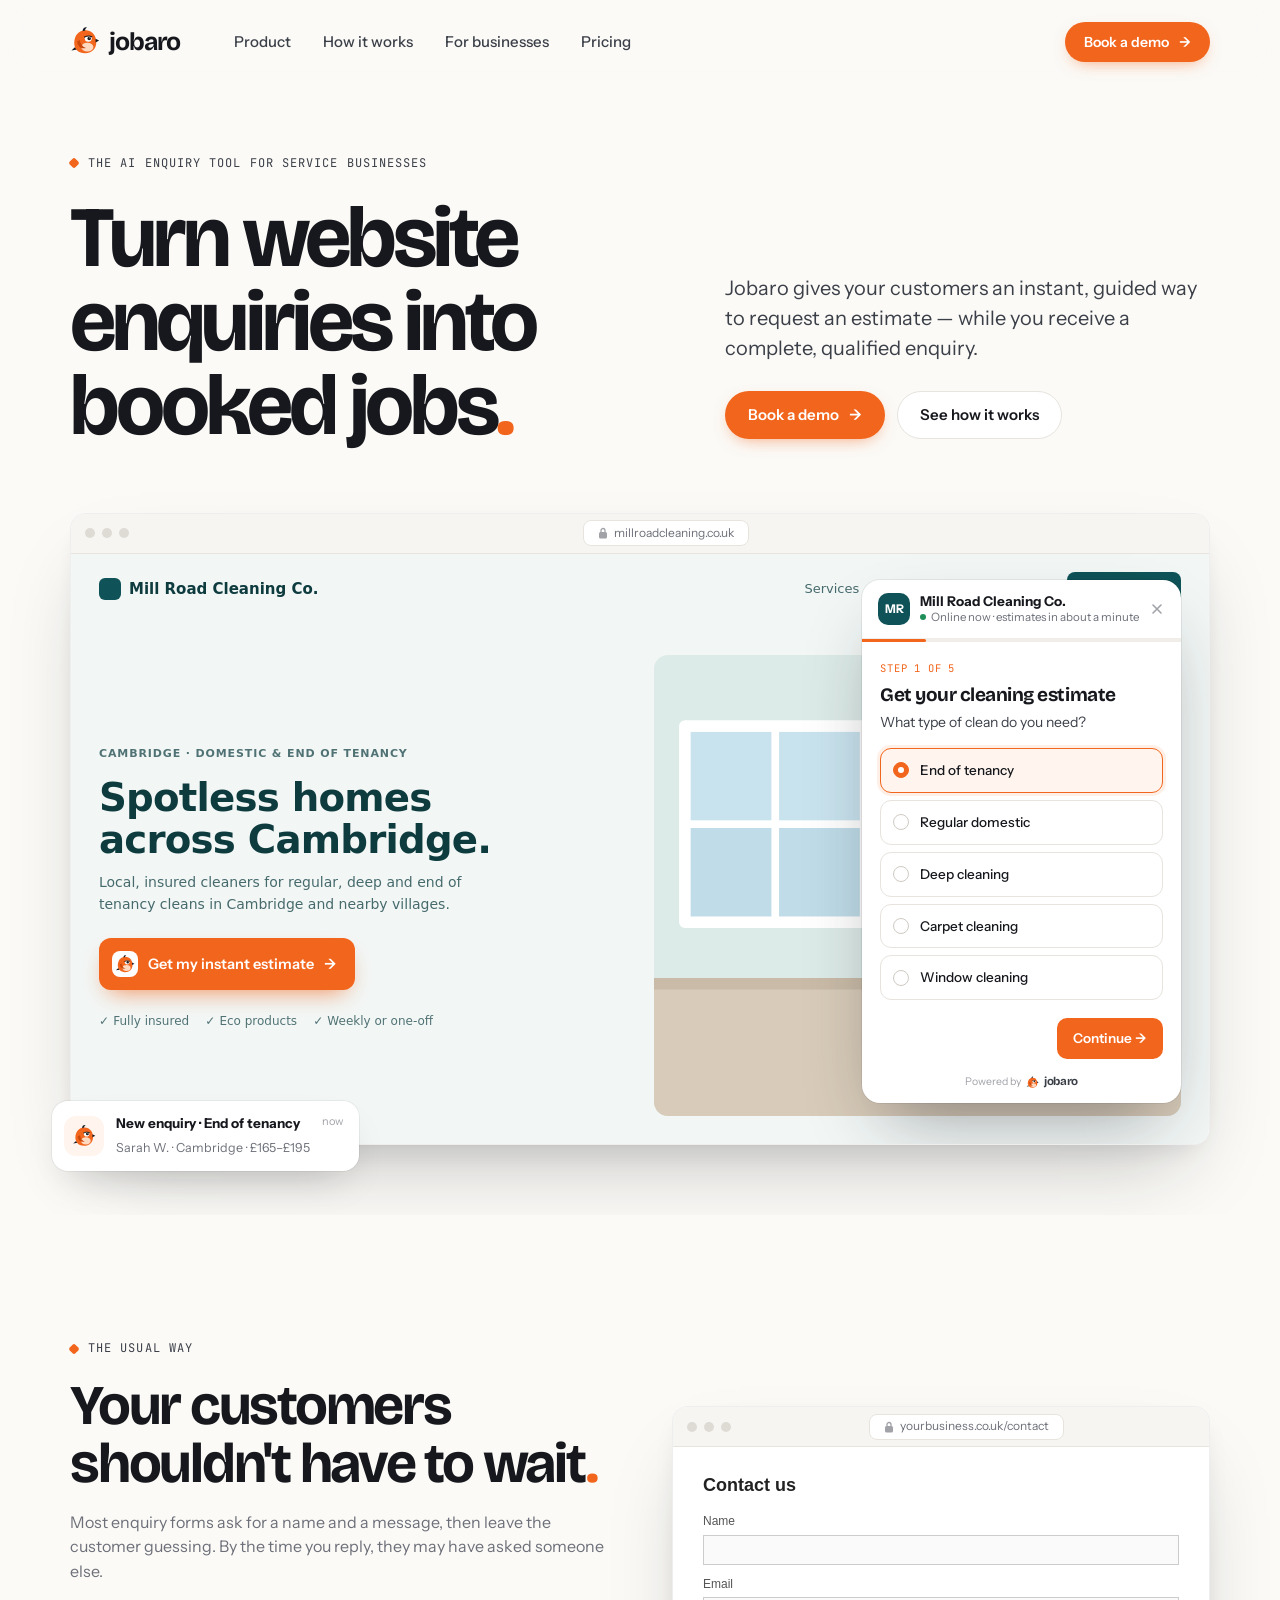
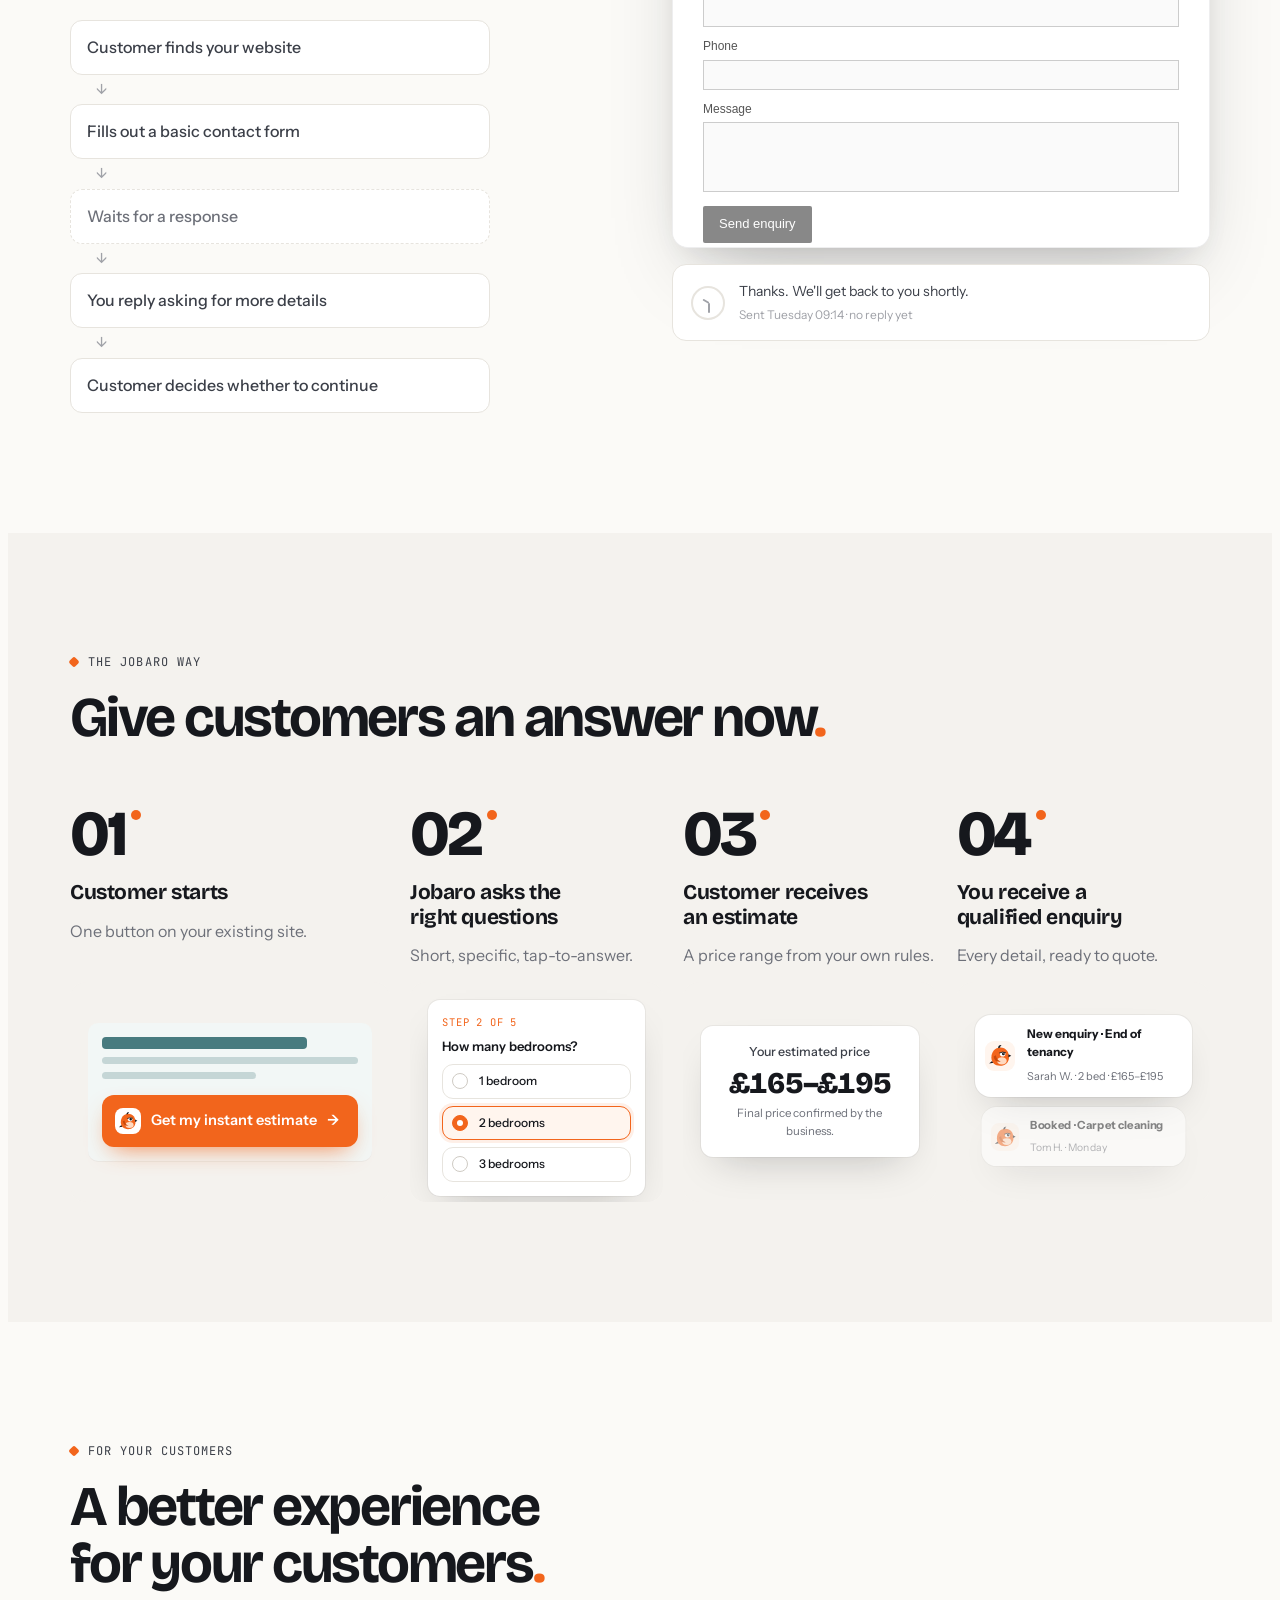
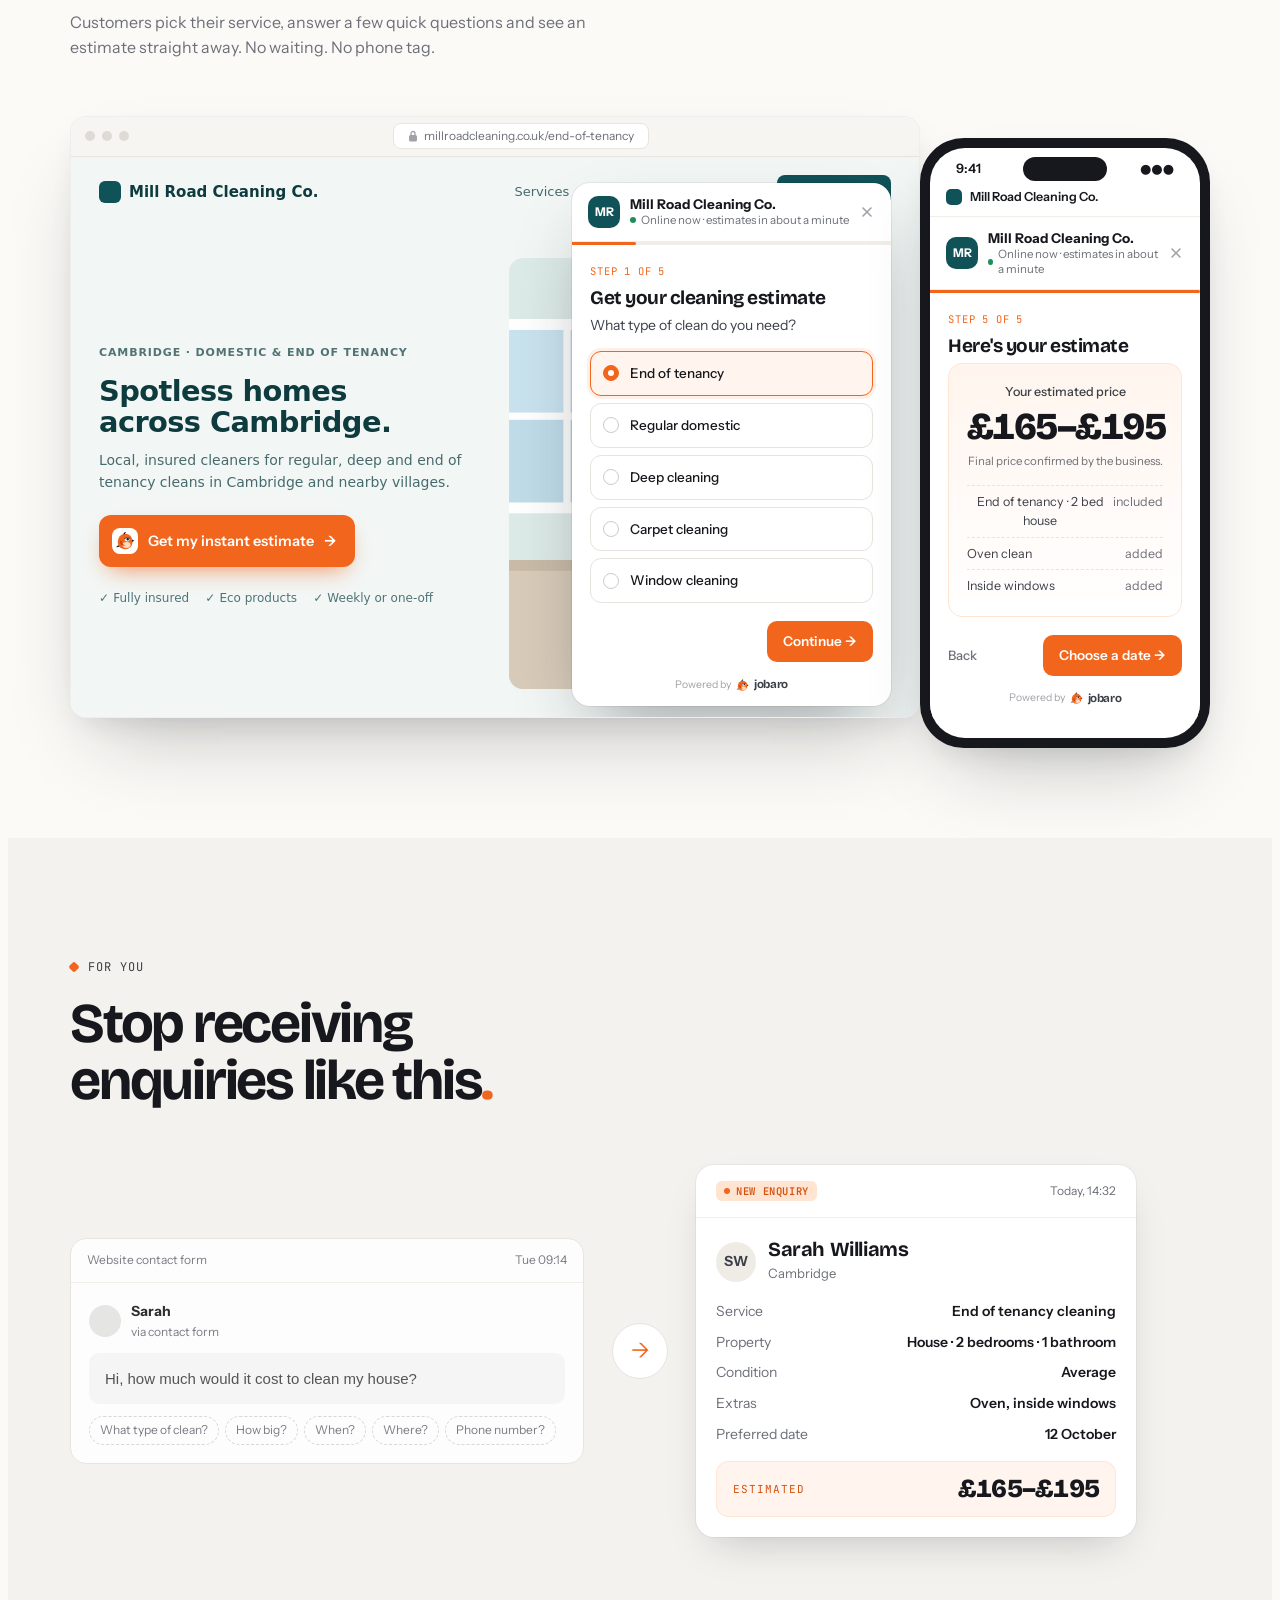
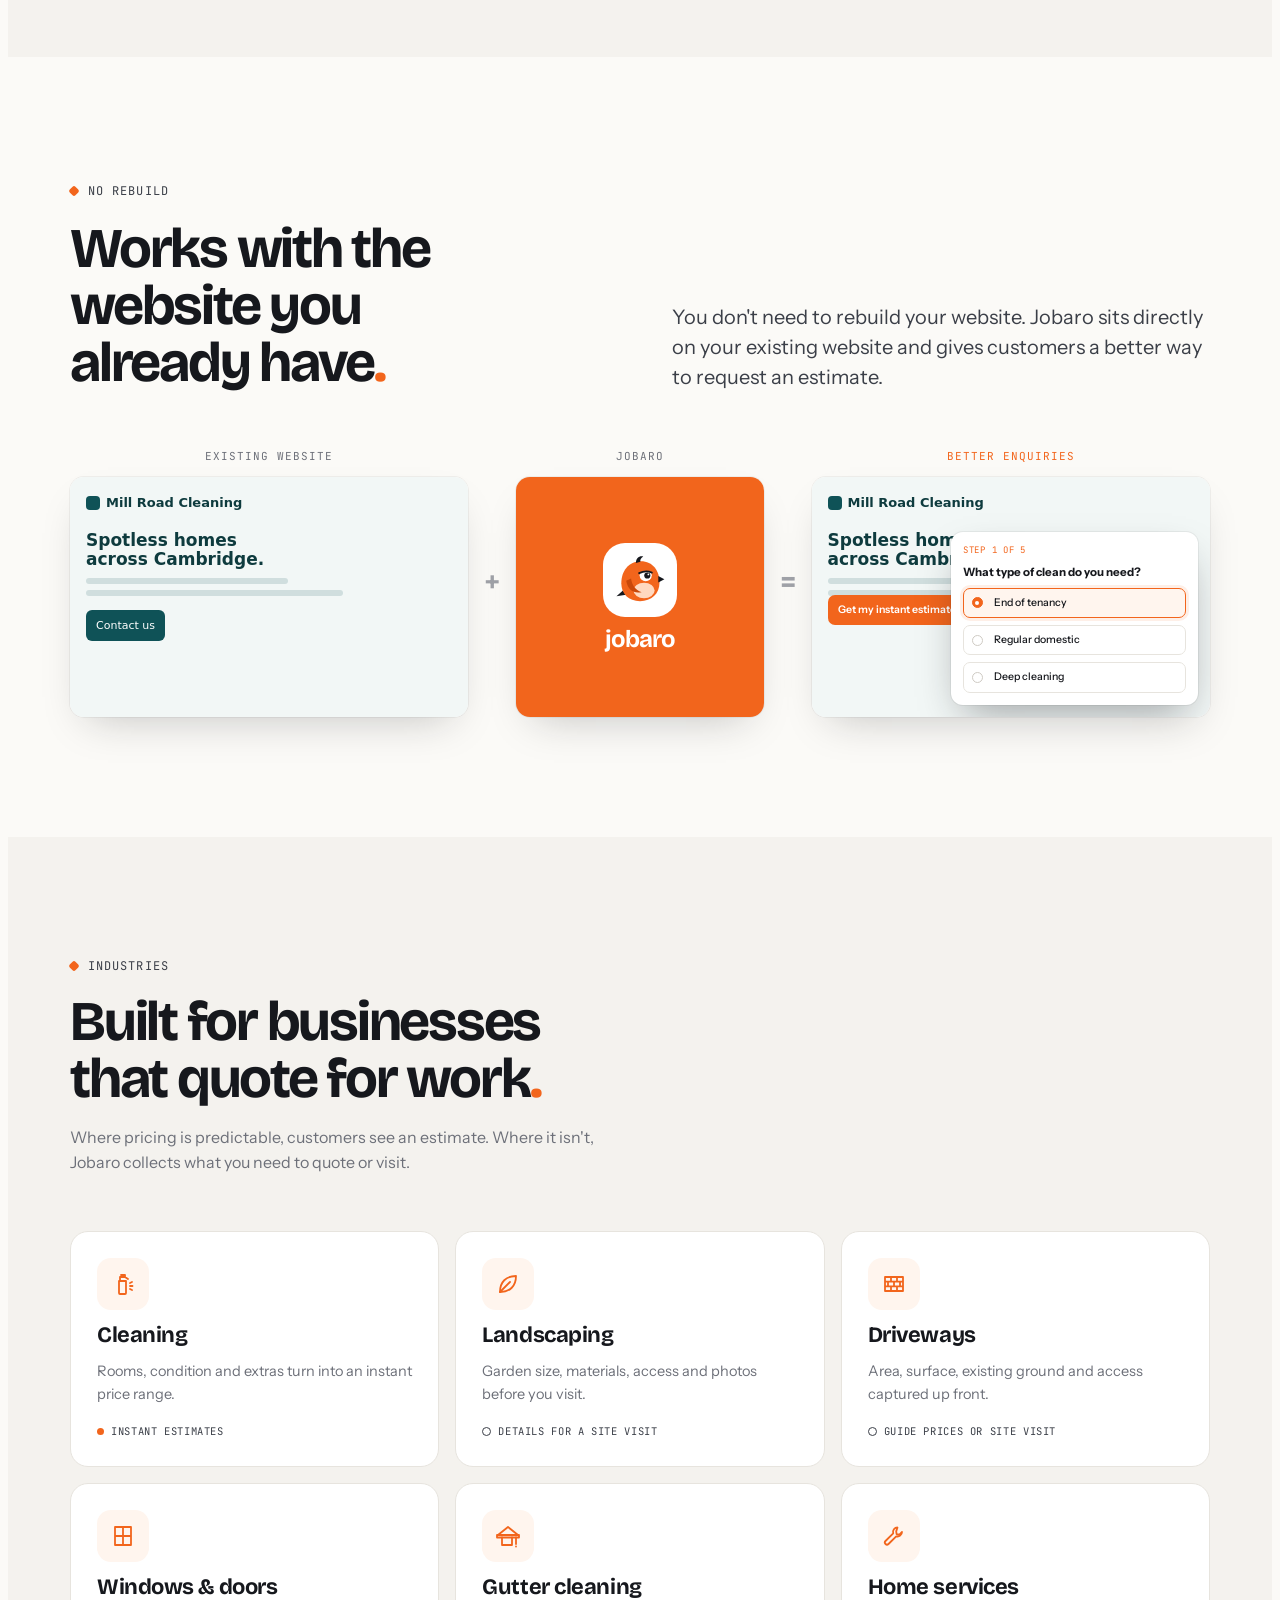
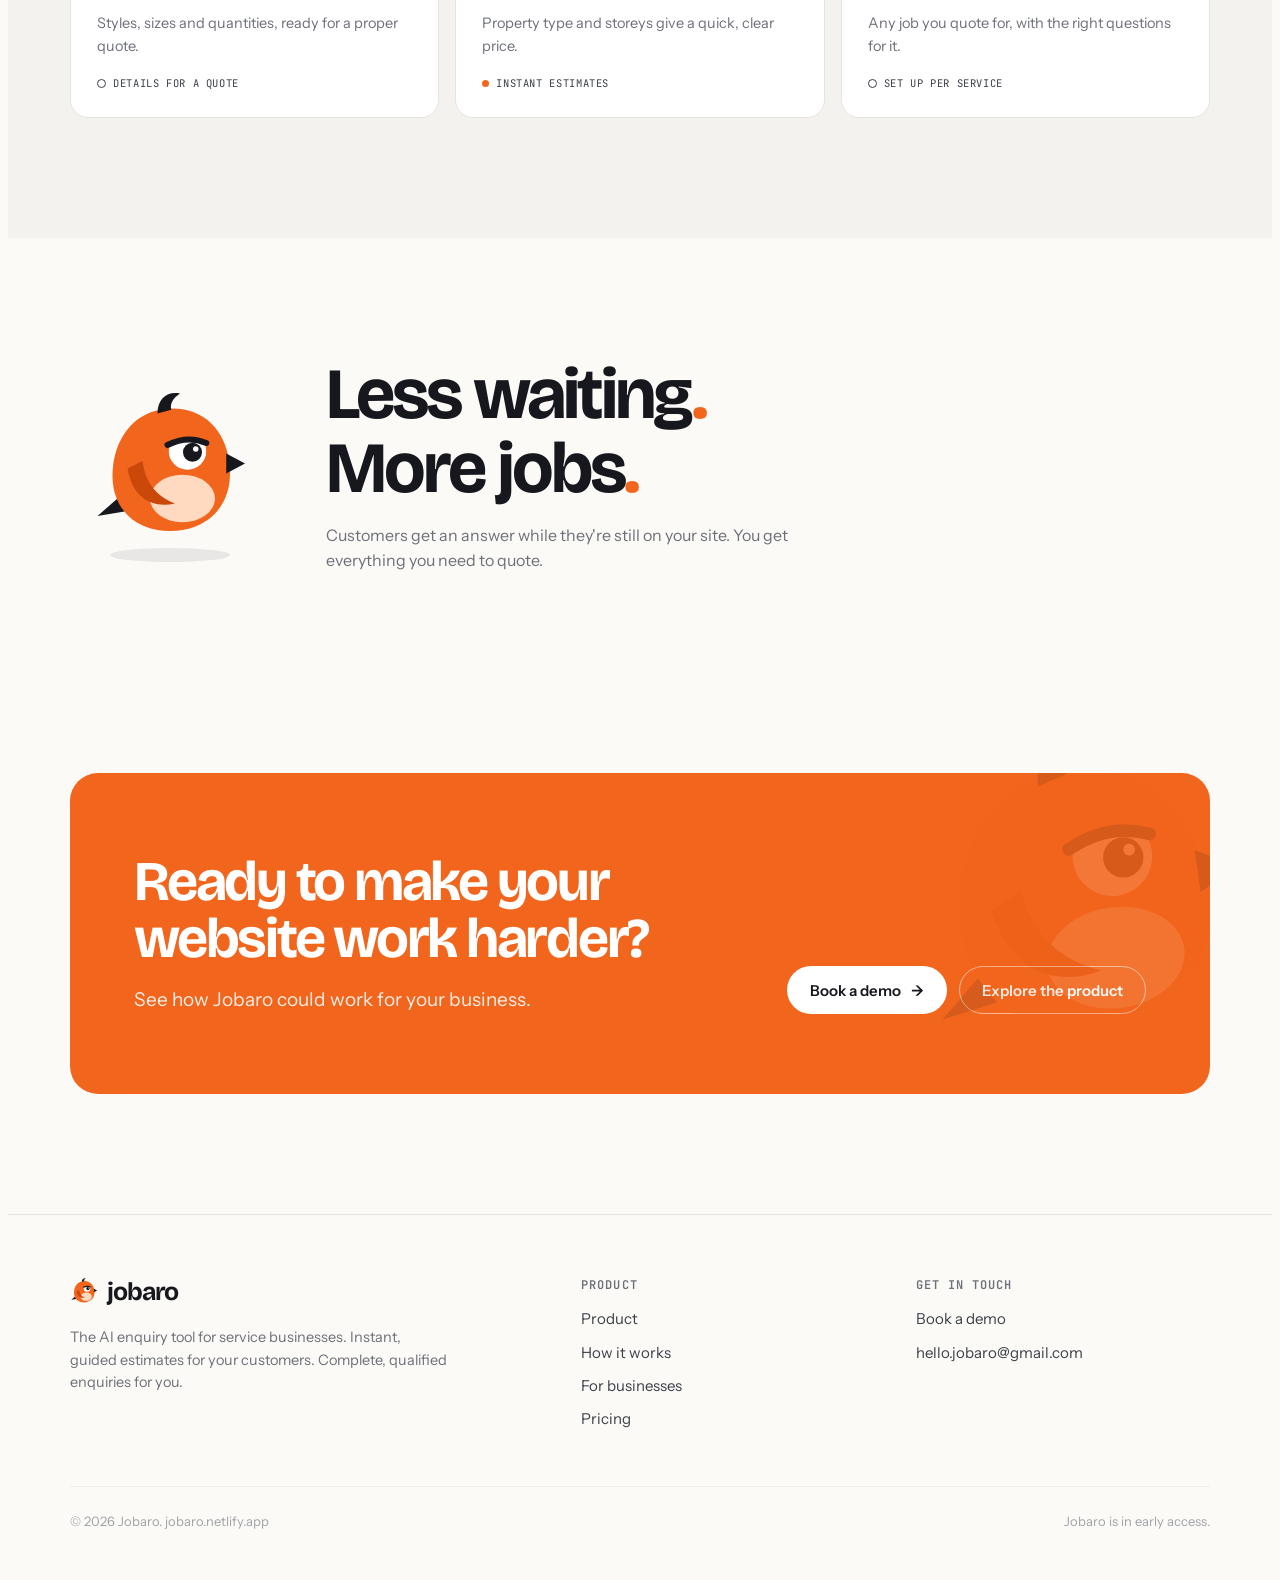
==== commit c578fd7e: "Update index.html" ====
--- a/index.html
+++ b/index.html
@@ -718,7 +718,7 @@
   // The email address shown on the site. Change it to an inbox you actually check.
   email: "hello.jobaro@gmail.com",
   // The web address shown in the footer.
-  domain: "jobaro.co.uk",
+  domain: "jobaro.netlify.app",
   // Optional: paste a form endpoint (e.g. Formspree) to receive demo requests directly.
   // Leave empty and the form prepares an email to CONFIG.email instead.
   formEndpoint: ""
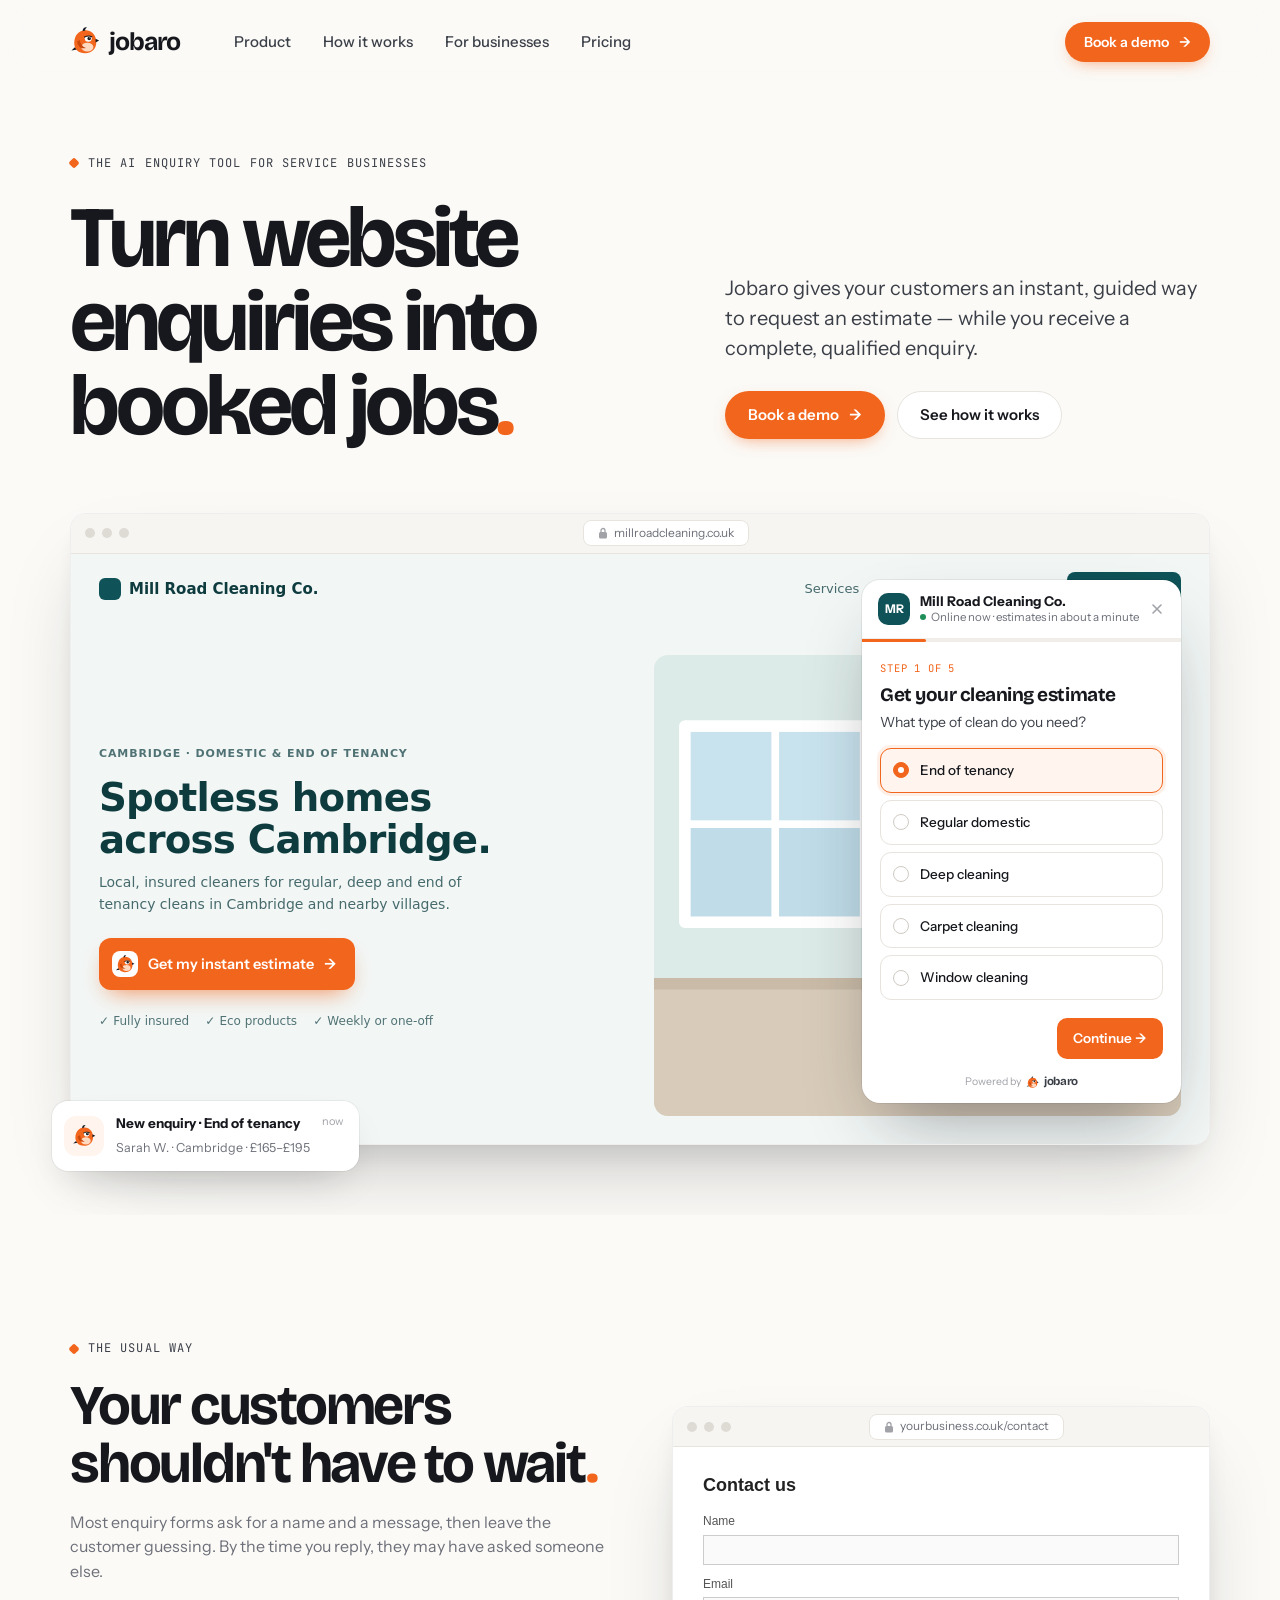
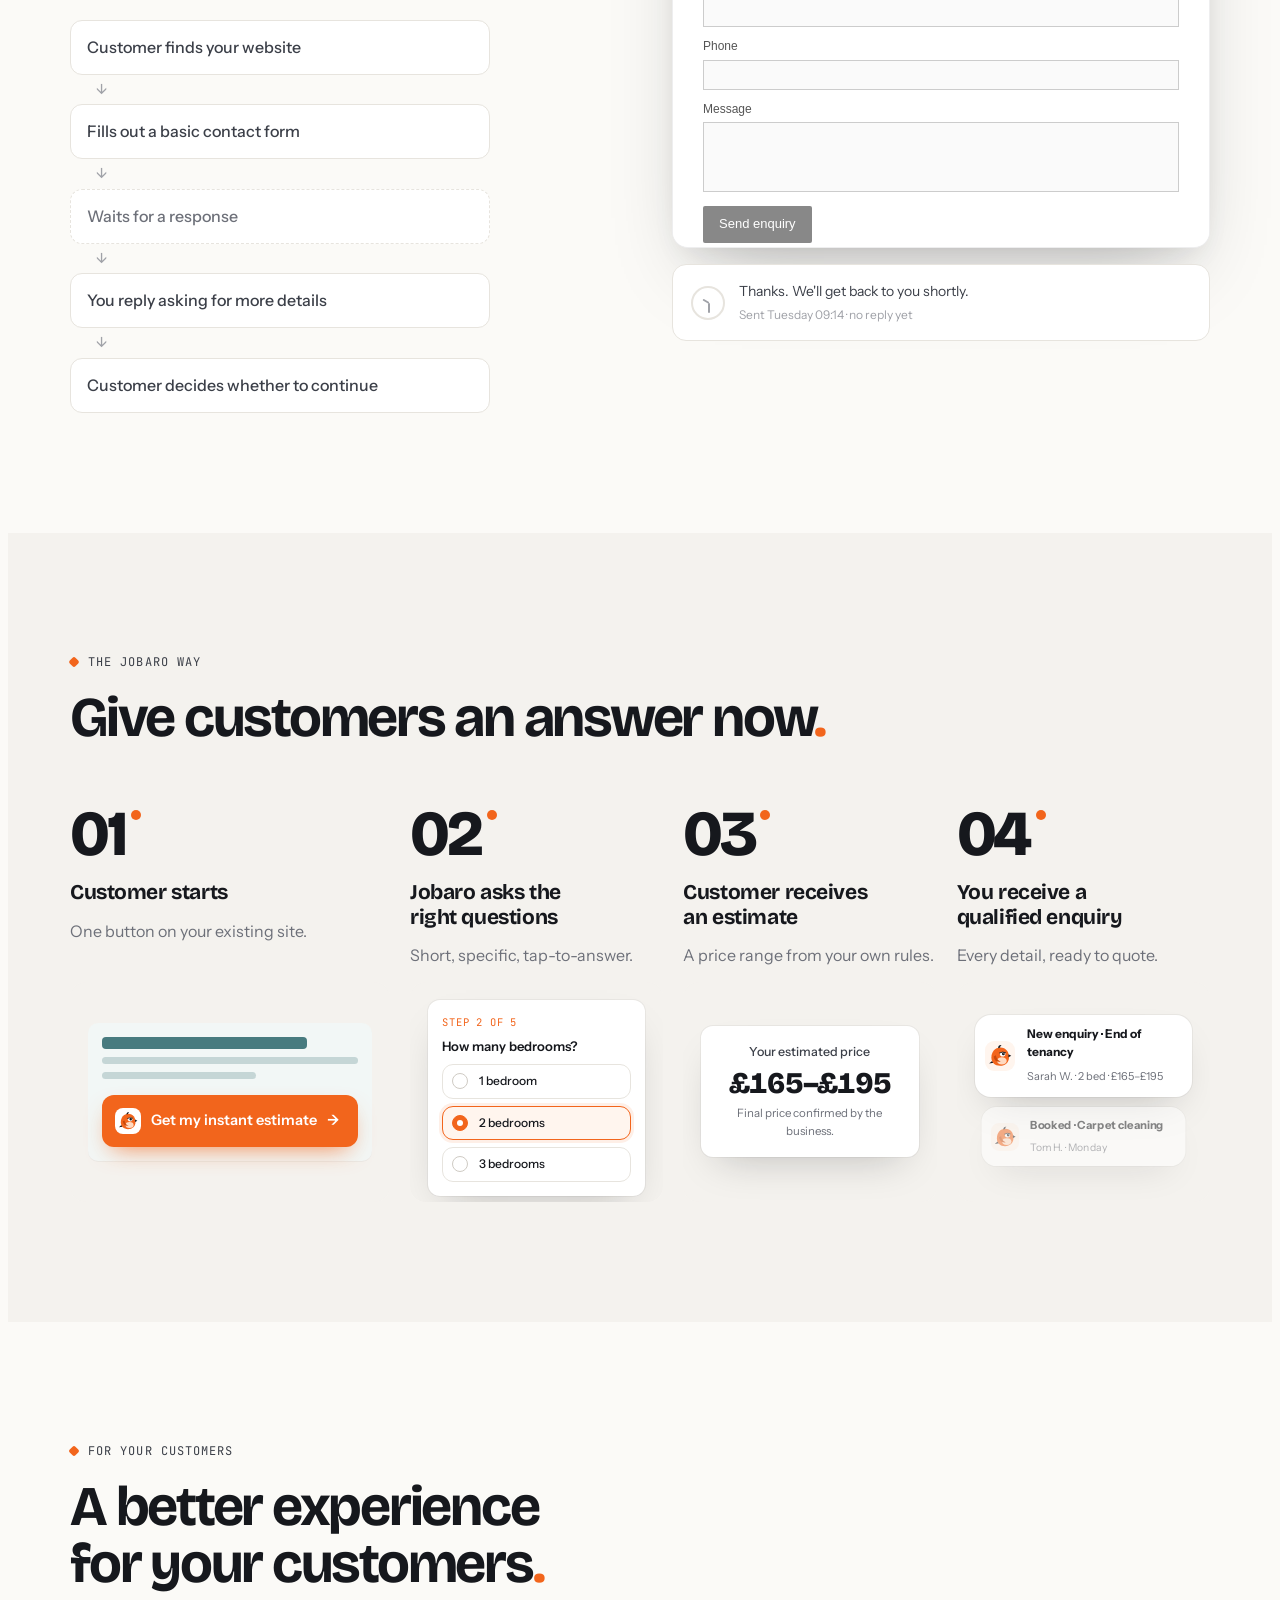
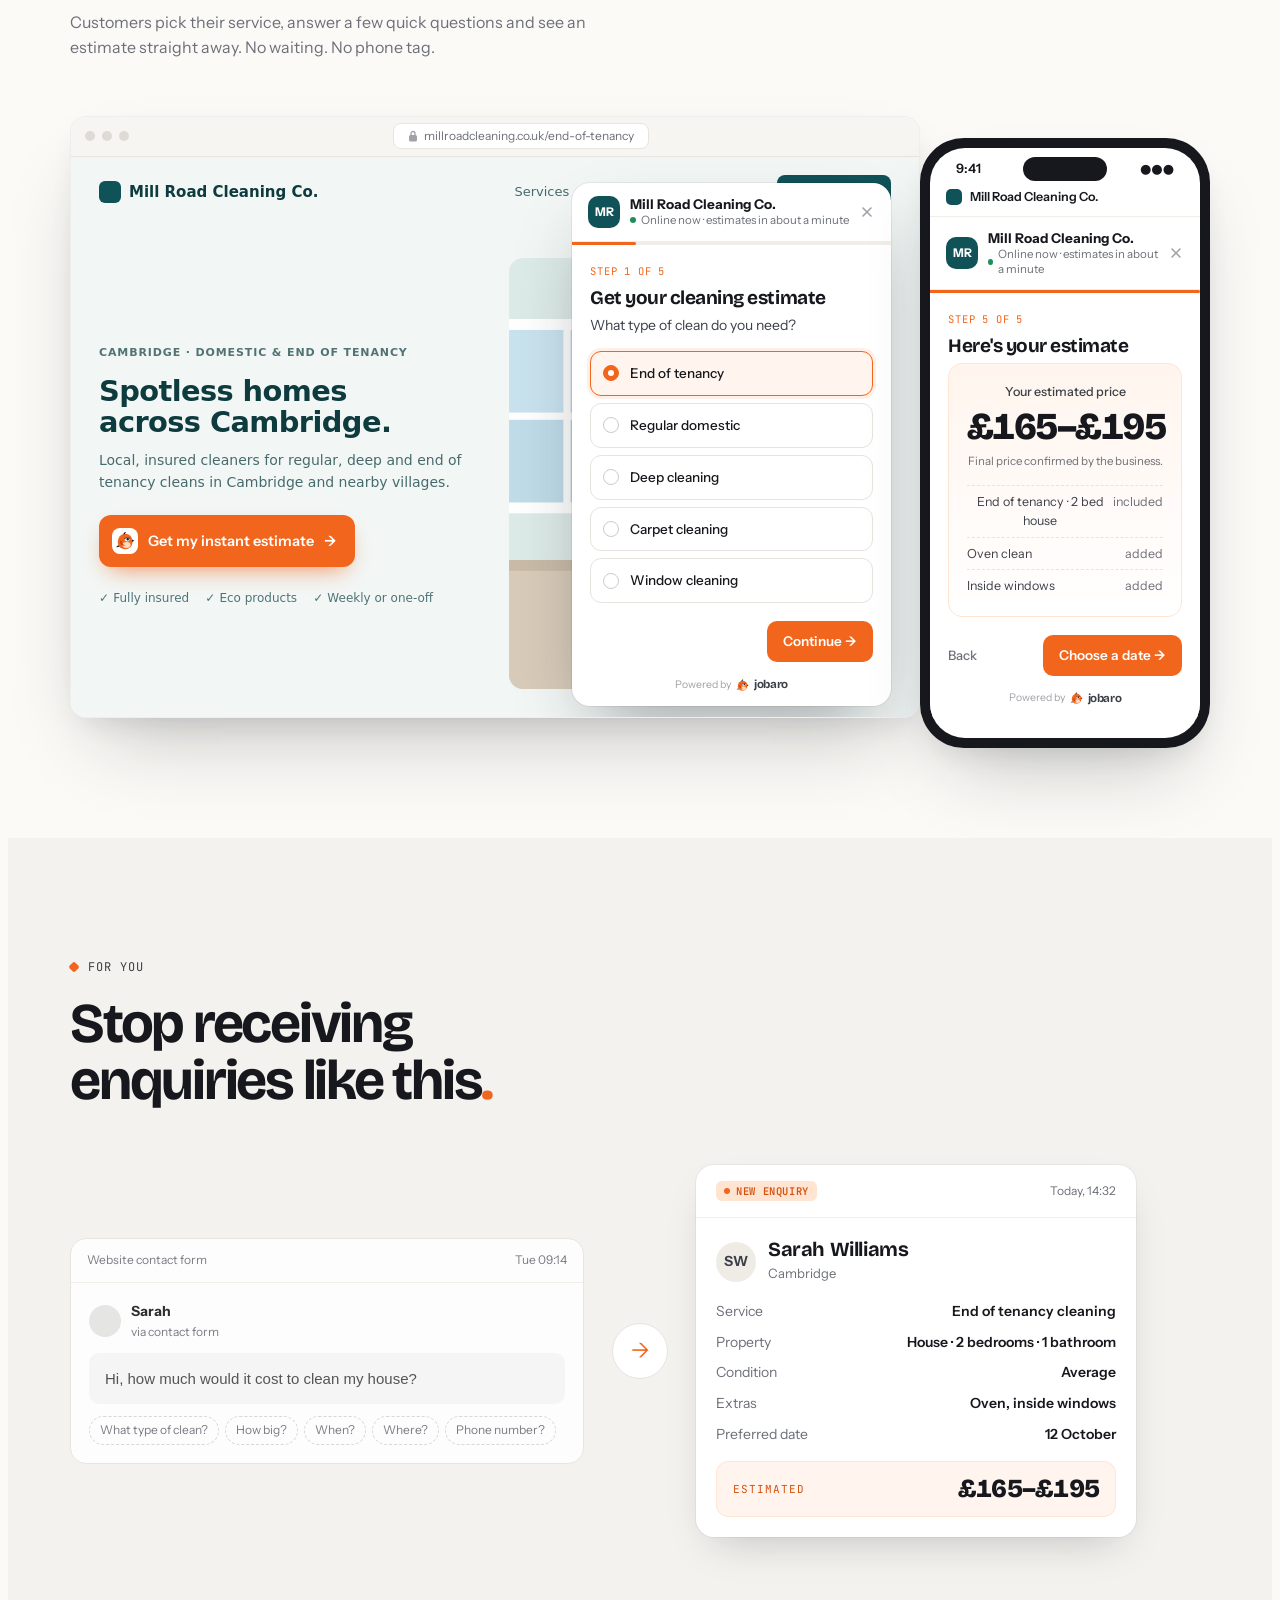
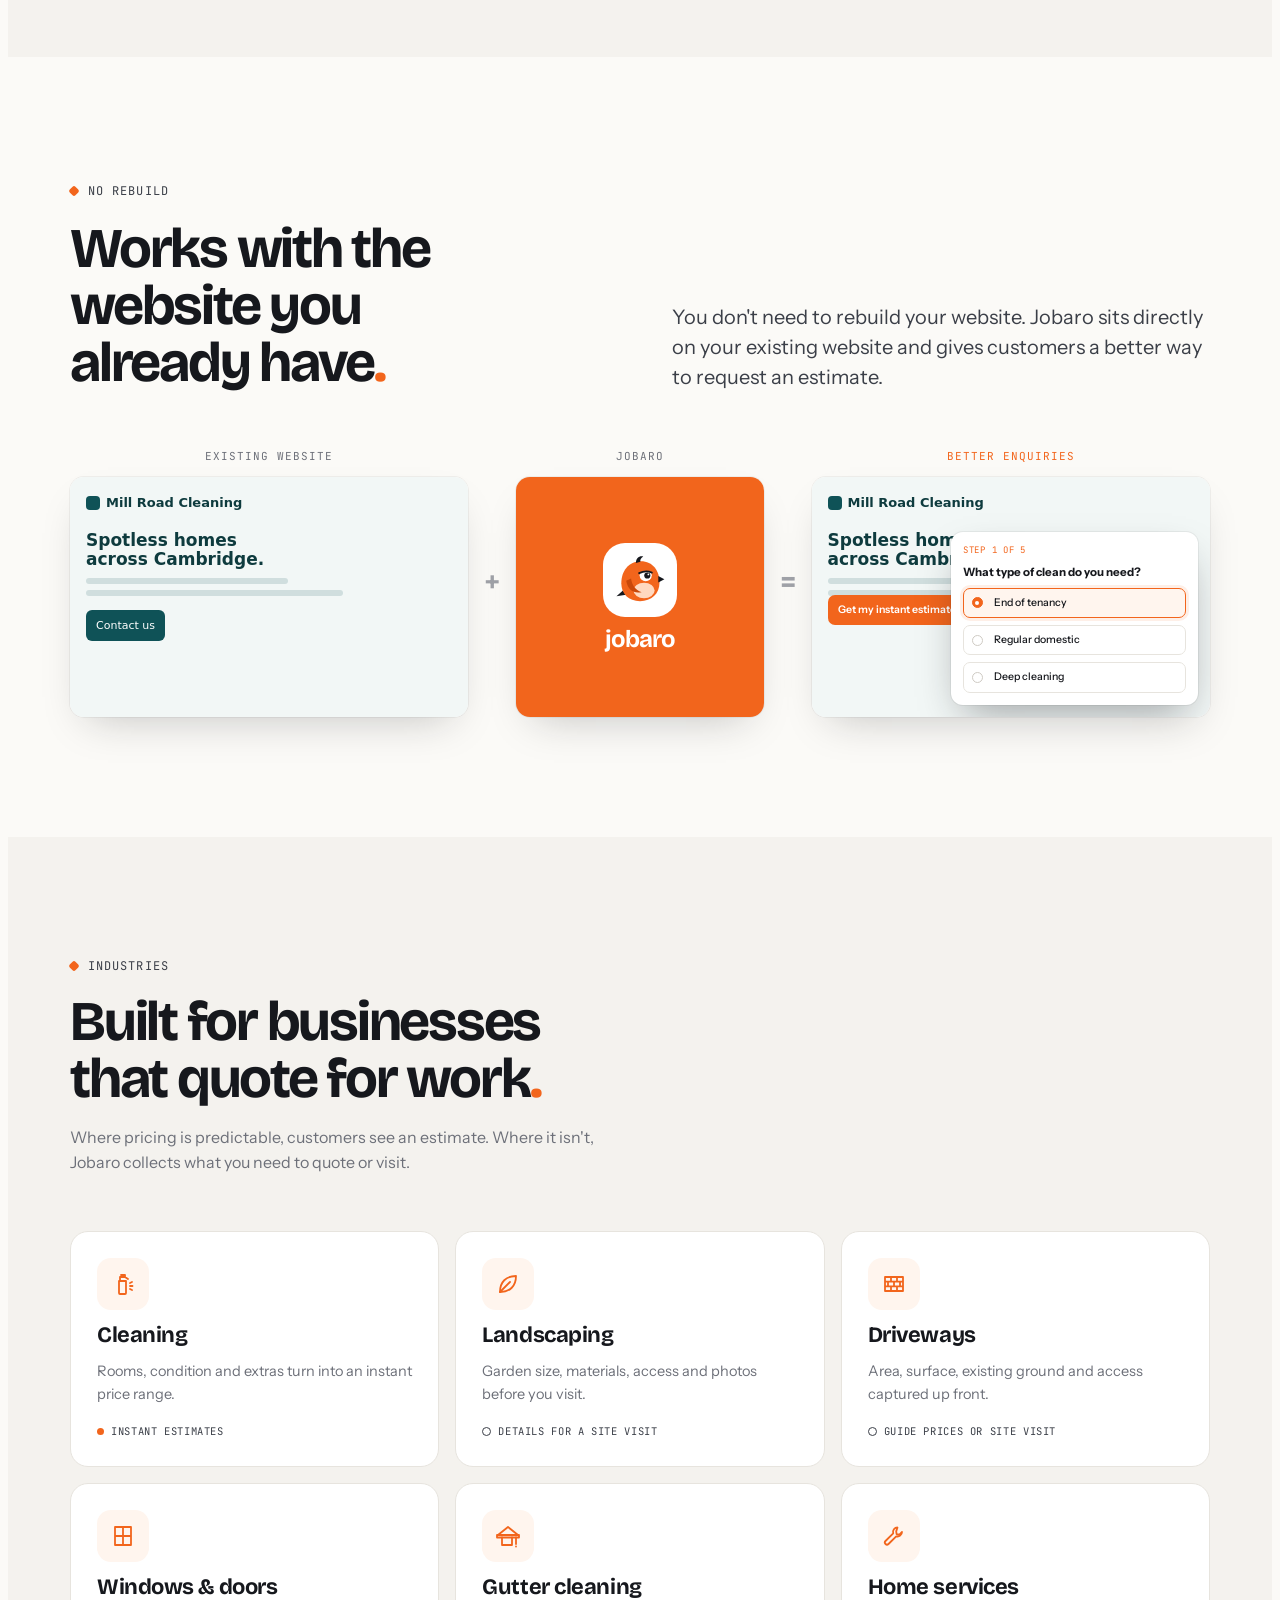
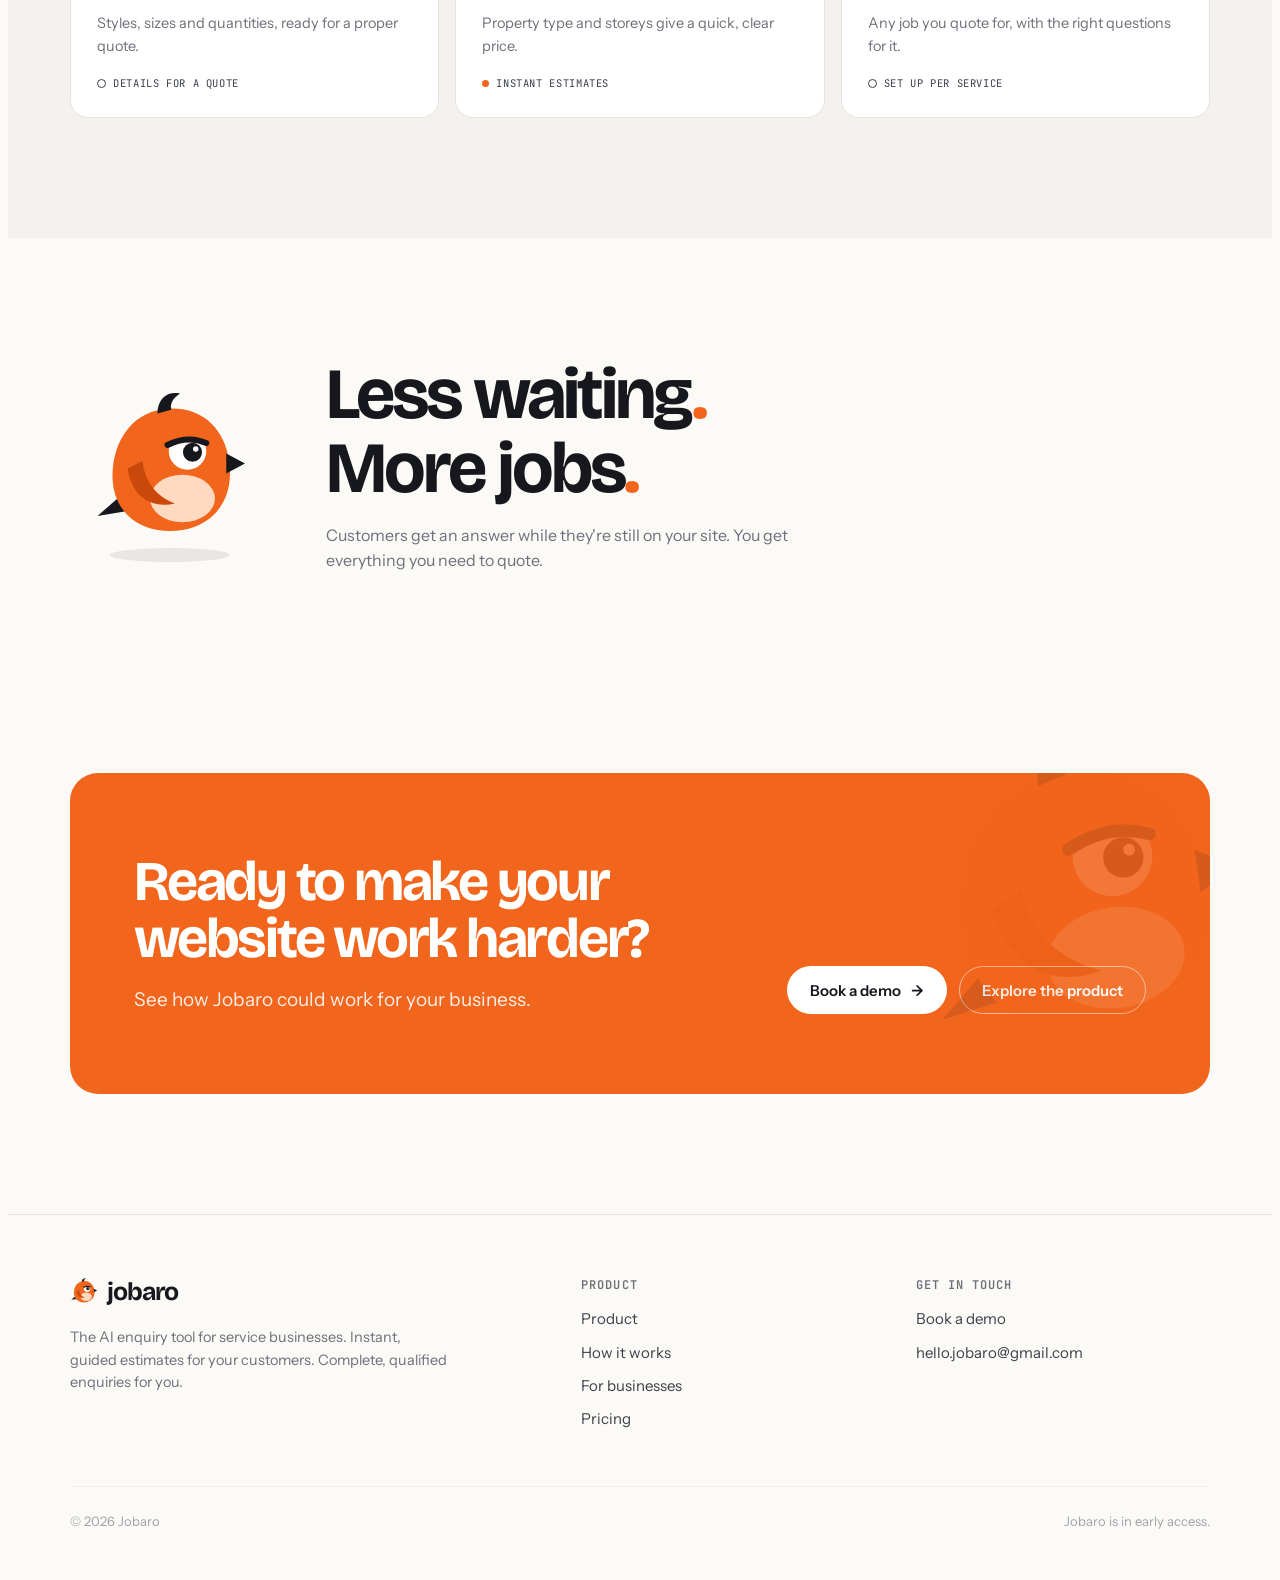
==== commit 47e89f17: "Update index.html" ====
--- a/index.html
+++ b/index.html
@@ -721,7 +721,7 @@
   domain: "jobaro.netlify.app",
   // Optional: paste a form endpoint (e.g. Formspree) to receive demo requests directly.
   // Leave empty and the form prepares an email to CONFIG.email instead.
-  formEndpoint: ""
+  formEndpoint: "https://formspree.io/f/mzezgkrr"
 };
 
 /* ---------- small helpers ---------- */
@@ -853,7 +853,7 @@
     <div><a class="logo" href="#home">${B(28)}<span>jobaro</span></a><p>The AI enquiry tool for service businesses. Instant, guided estimates for your customers. Complete, qualified enquiries for you.</p></div>
     <div><h4>Product</h4><ul><li><a href="#product">Product</a></li><li><a href="#how-it-works">How it works</a></li><li><a href="#for-businesses">For businesses</a></li><li><a href="#pricing">Pricing</a></li></ul></div>
     <div><h4>Get in touch</h4><ul><li><a href="#book-a-demo">Book a demo</a></li><li><a href="mailto:${CONFIG.email}">${CONFIG.email}</a></li></ul></div>
-  </div><div class="foot-b"><span>© ${new Date().getFullYear()} Jobaro. ${CONFIG.domain}</span><span>Jobaro is in early access.</span></div></div>`;
+  </div><div class="foot-b"><span>© ${new Date().getFullYear()} Jobaro</span><span>Jobaro is in early access.</span></div></div>`;
 }
 
 /* =========================================================
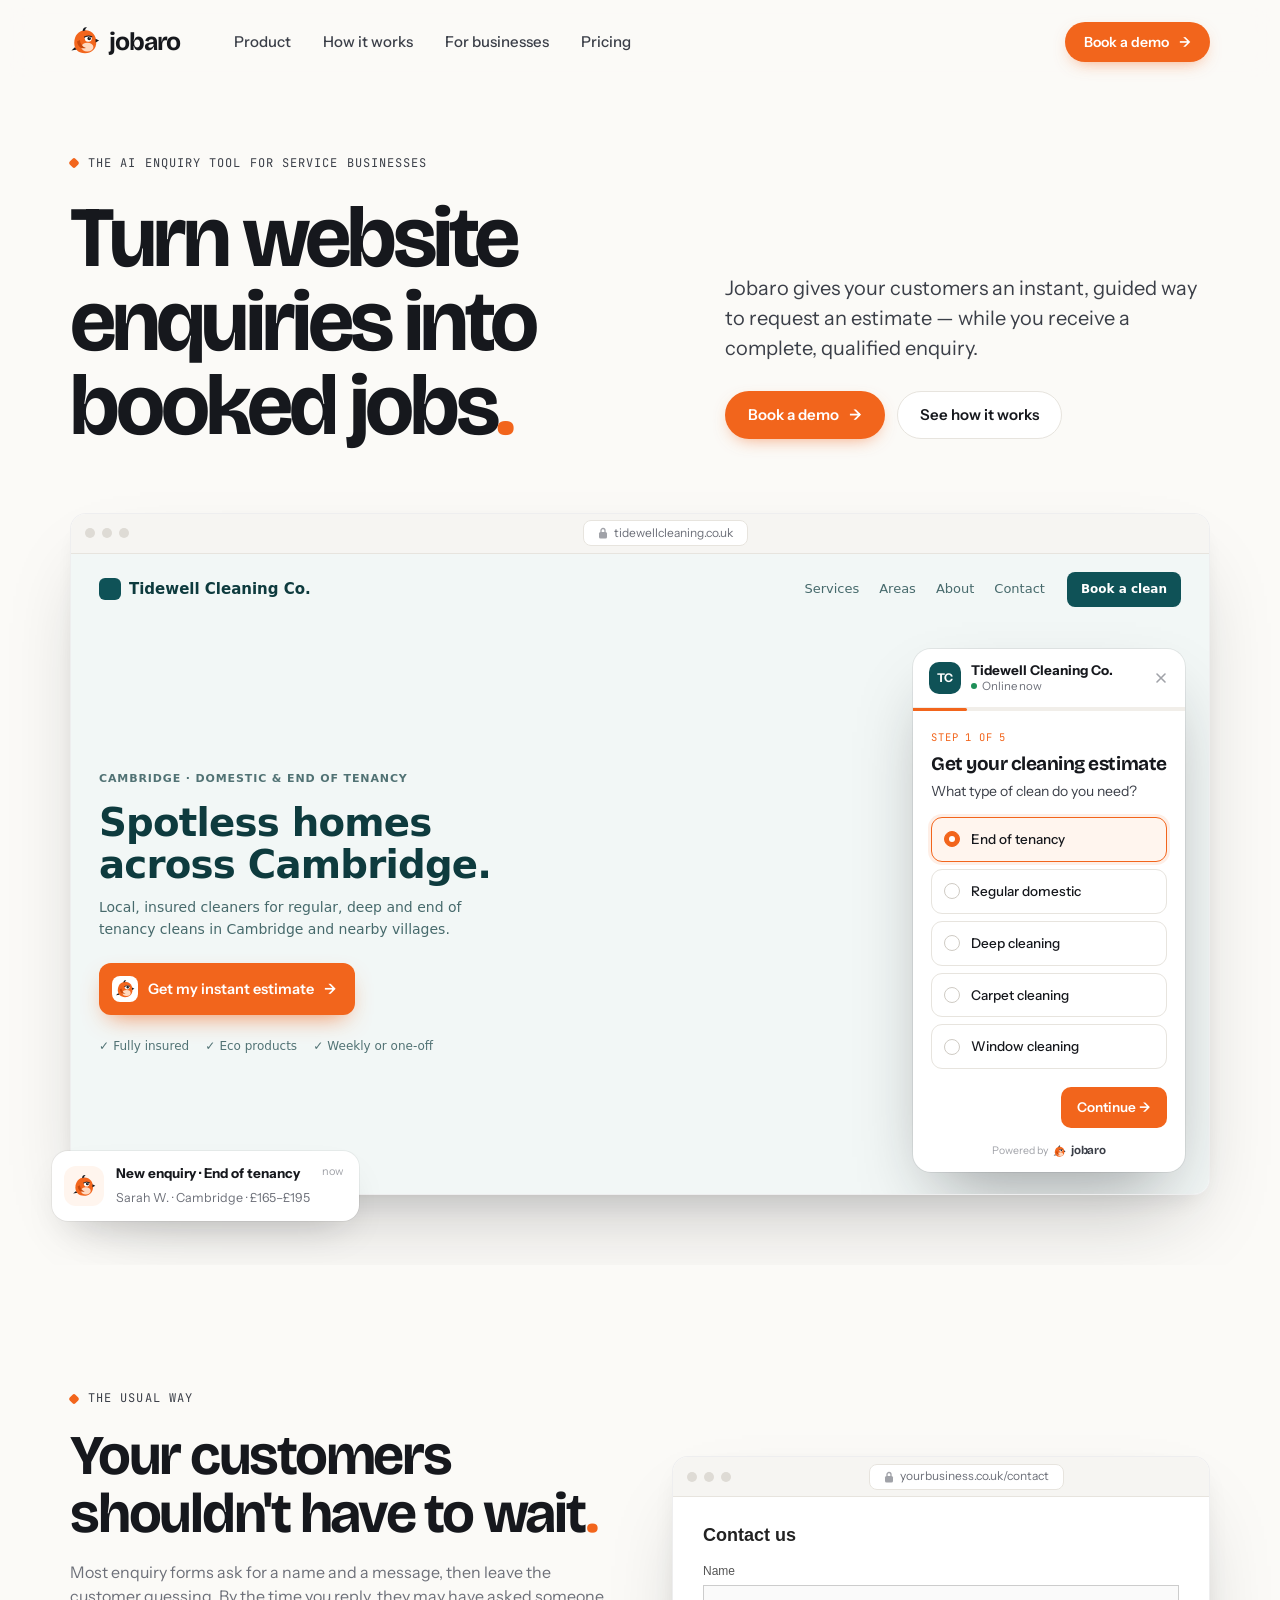
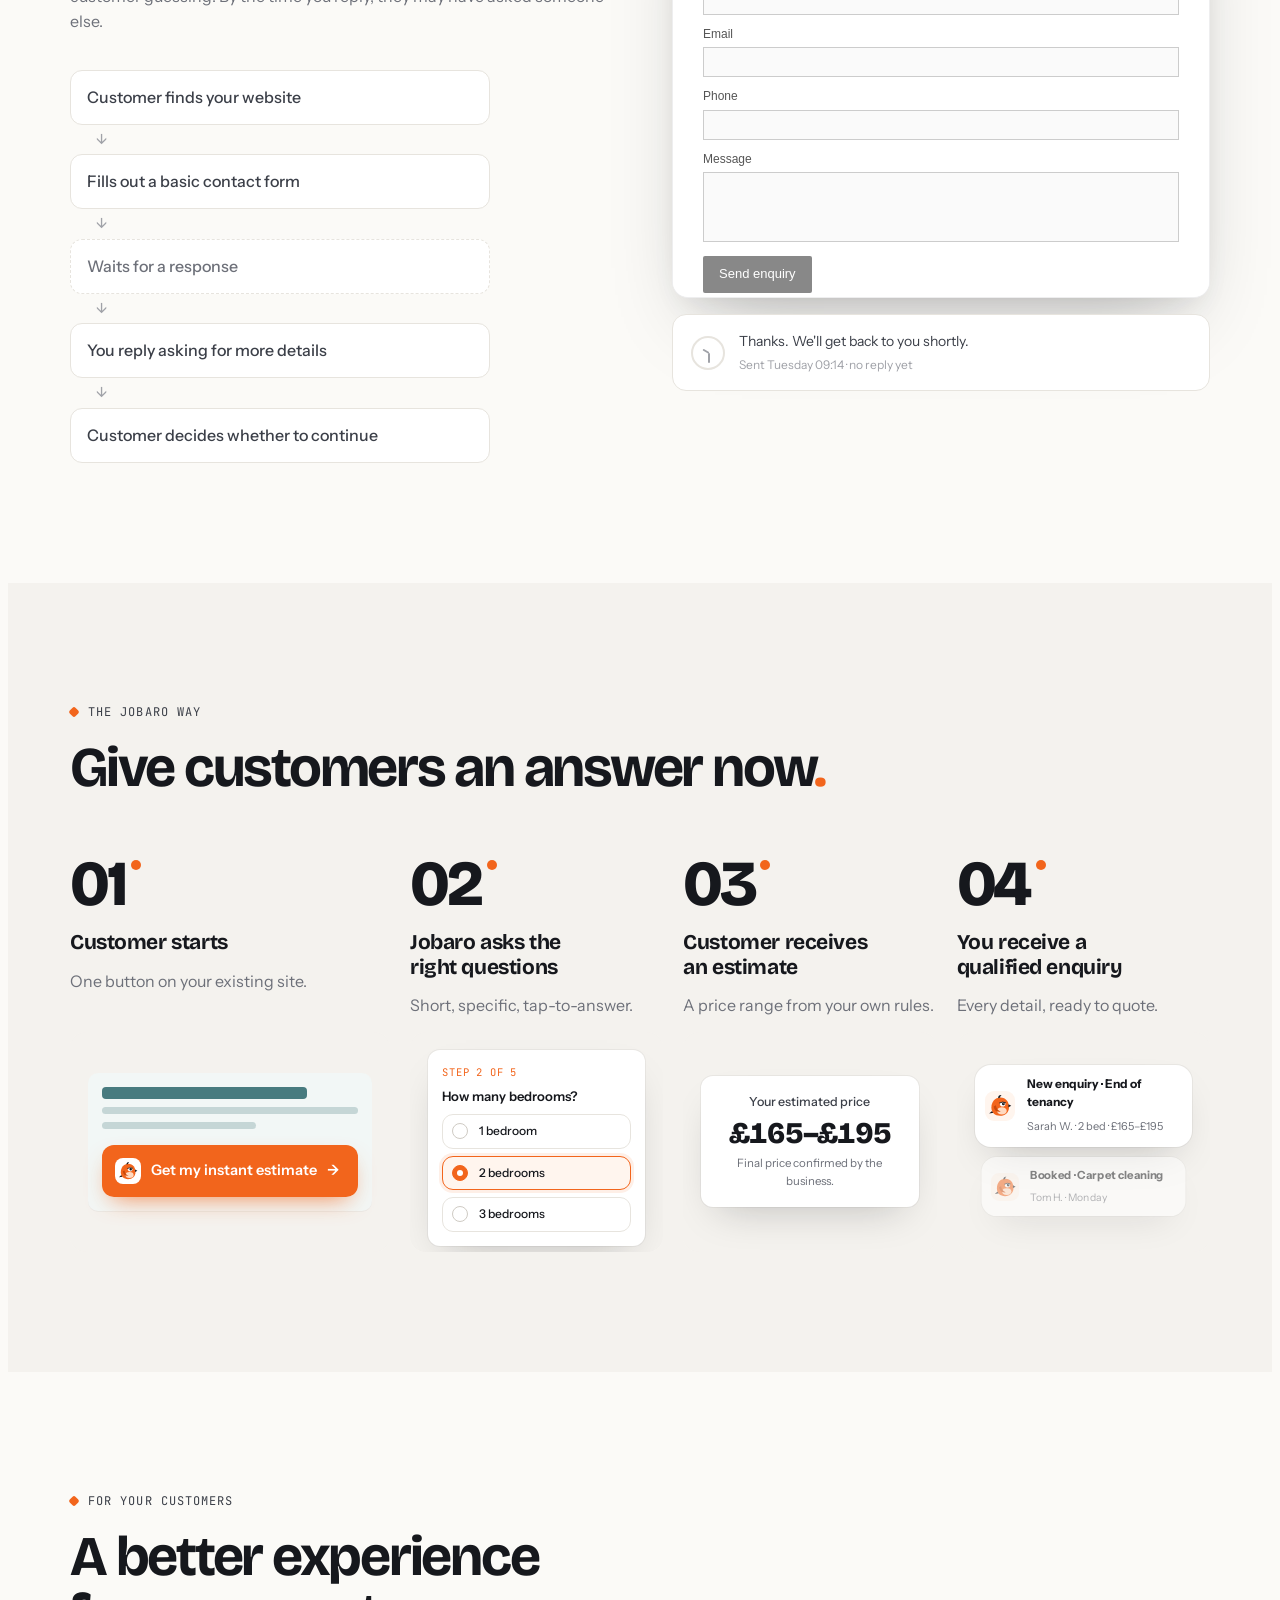
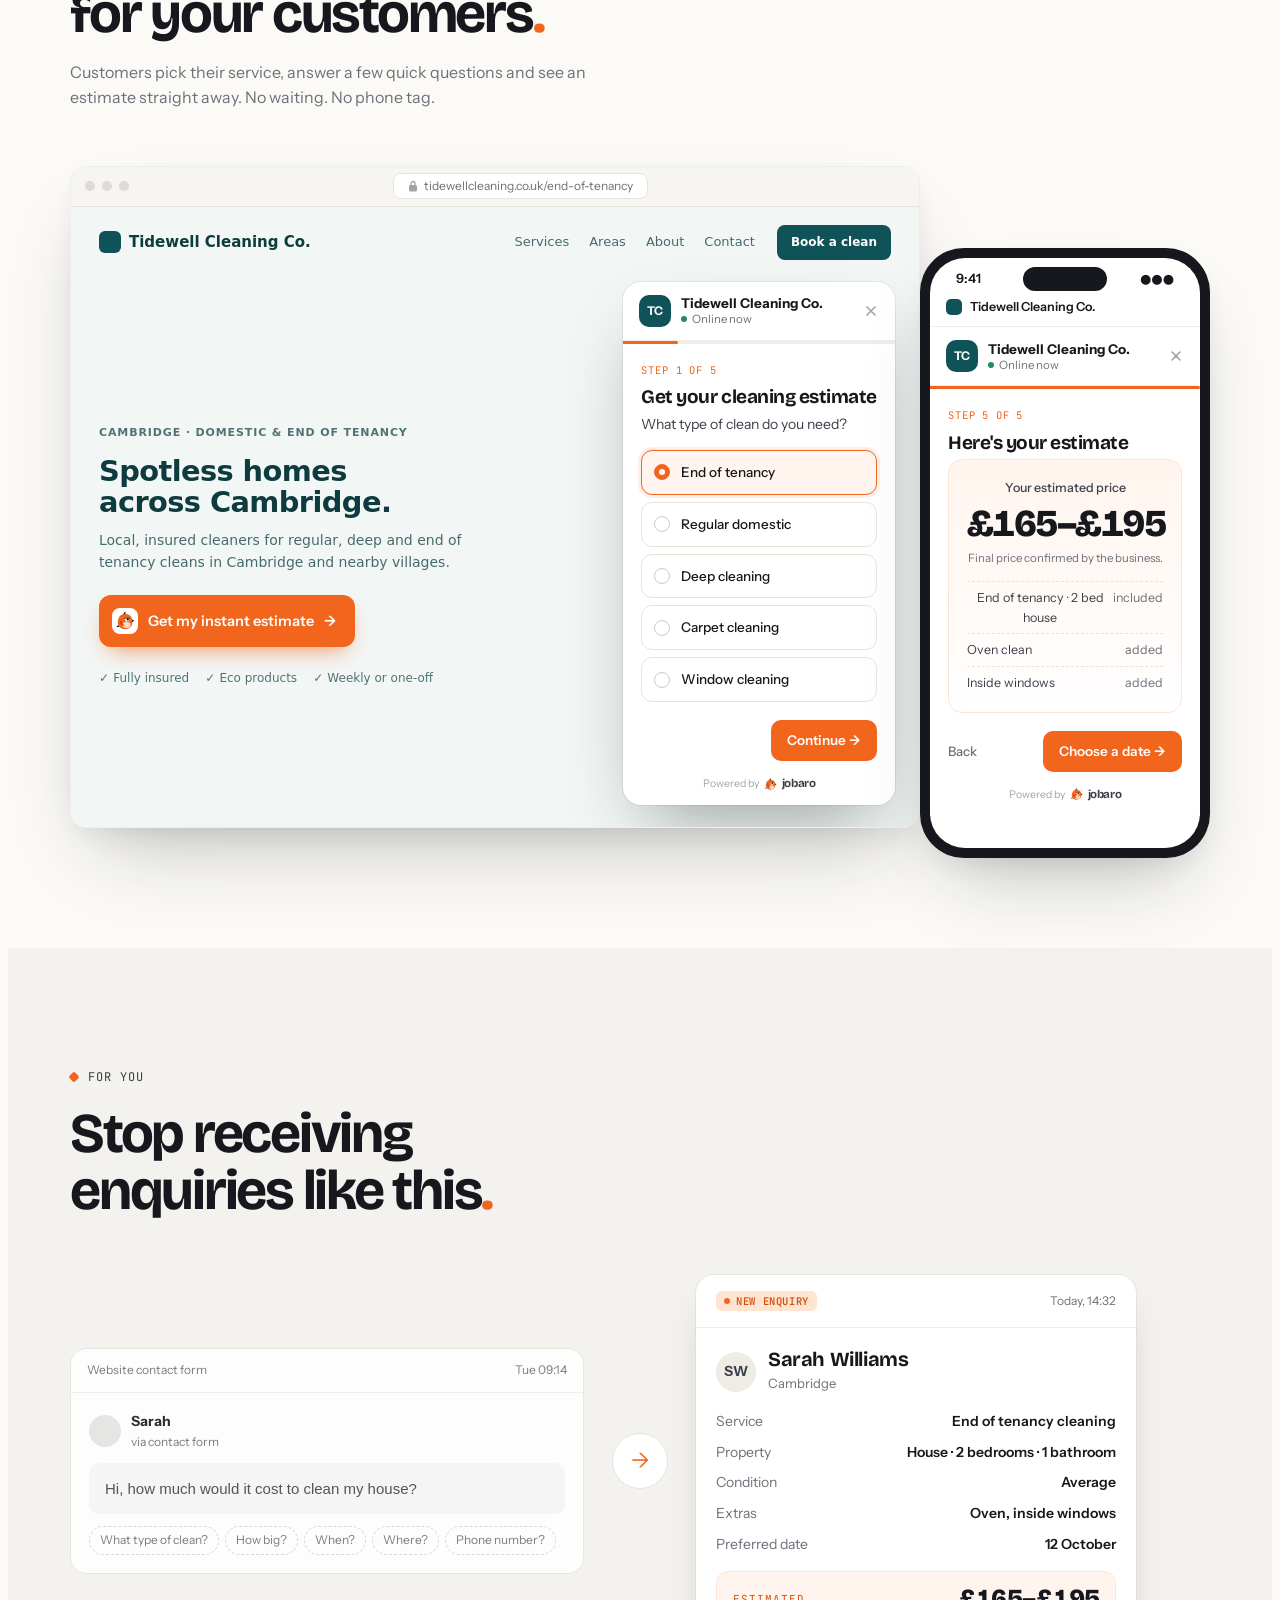
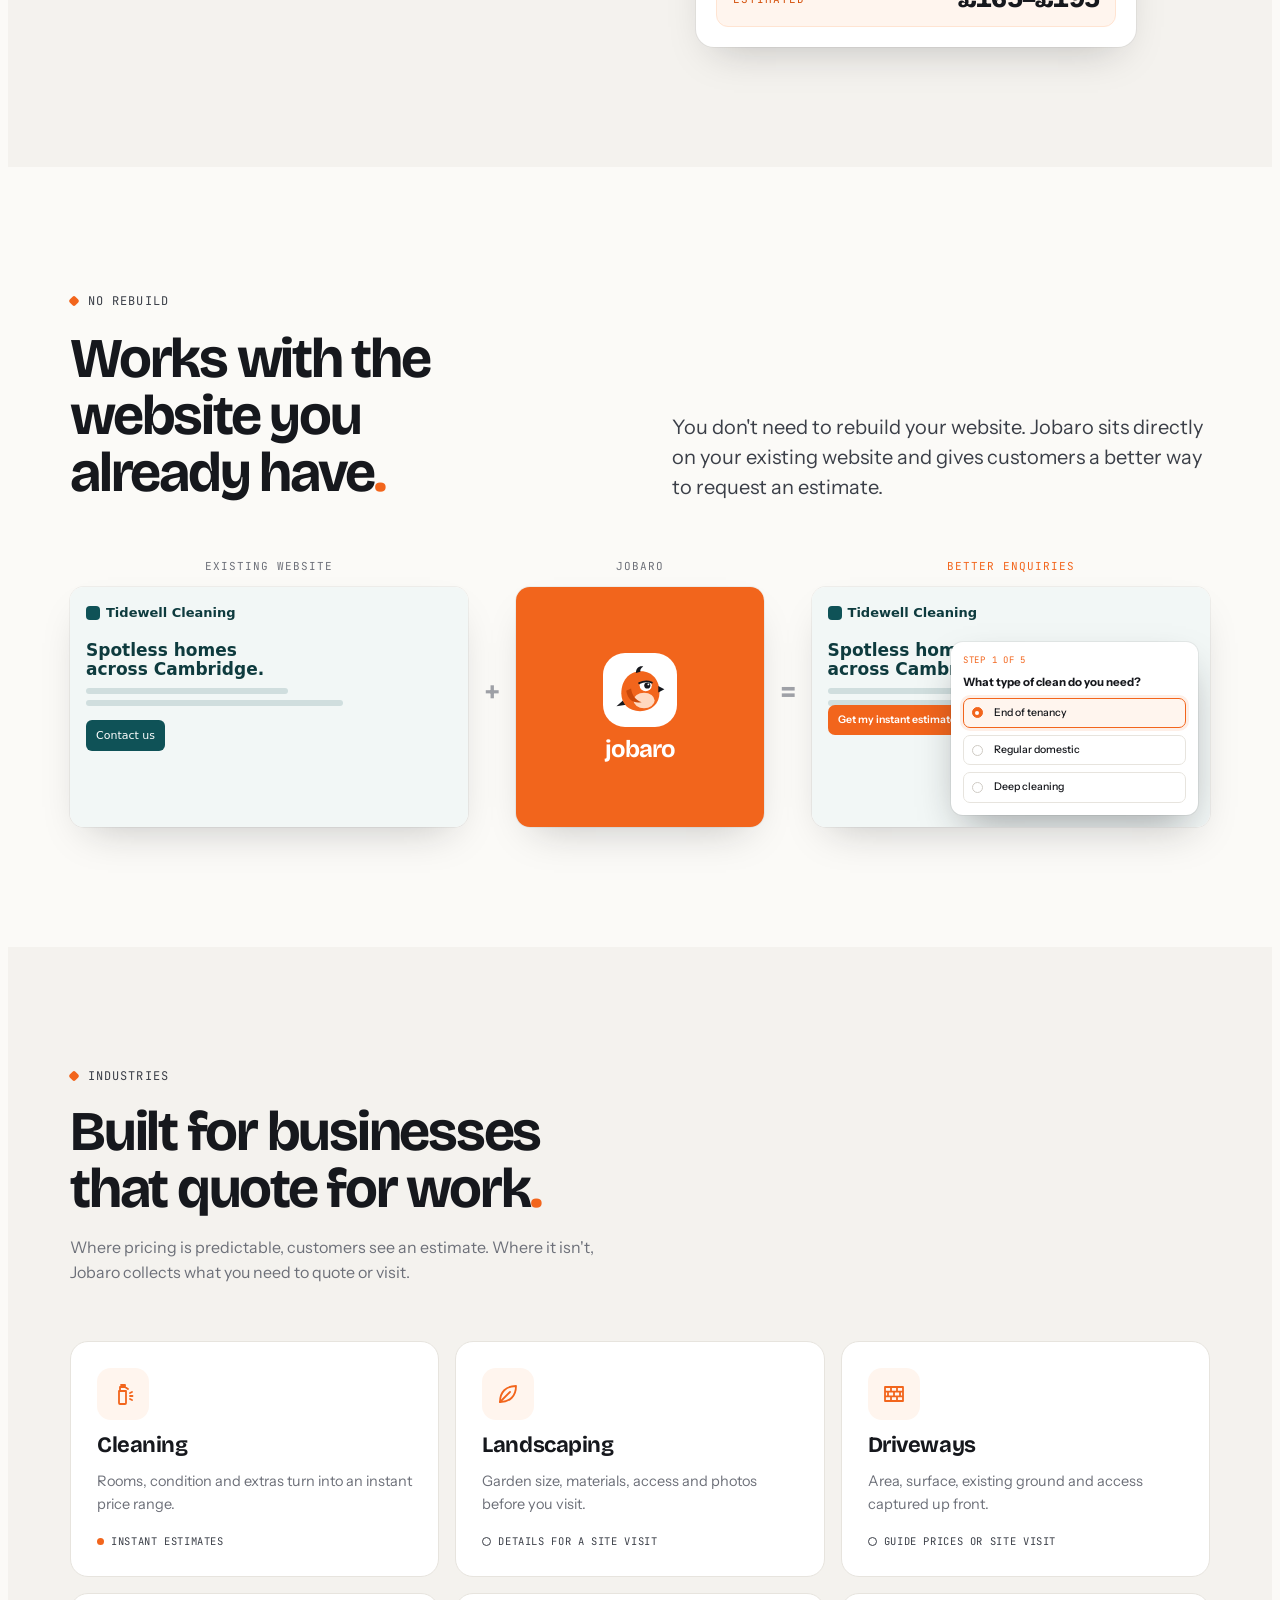
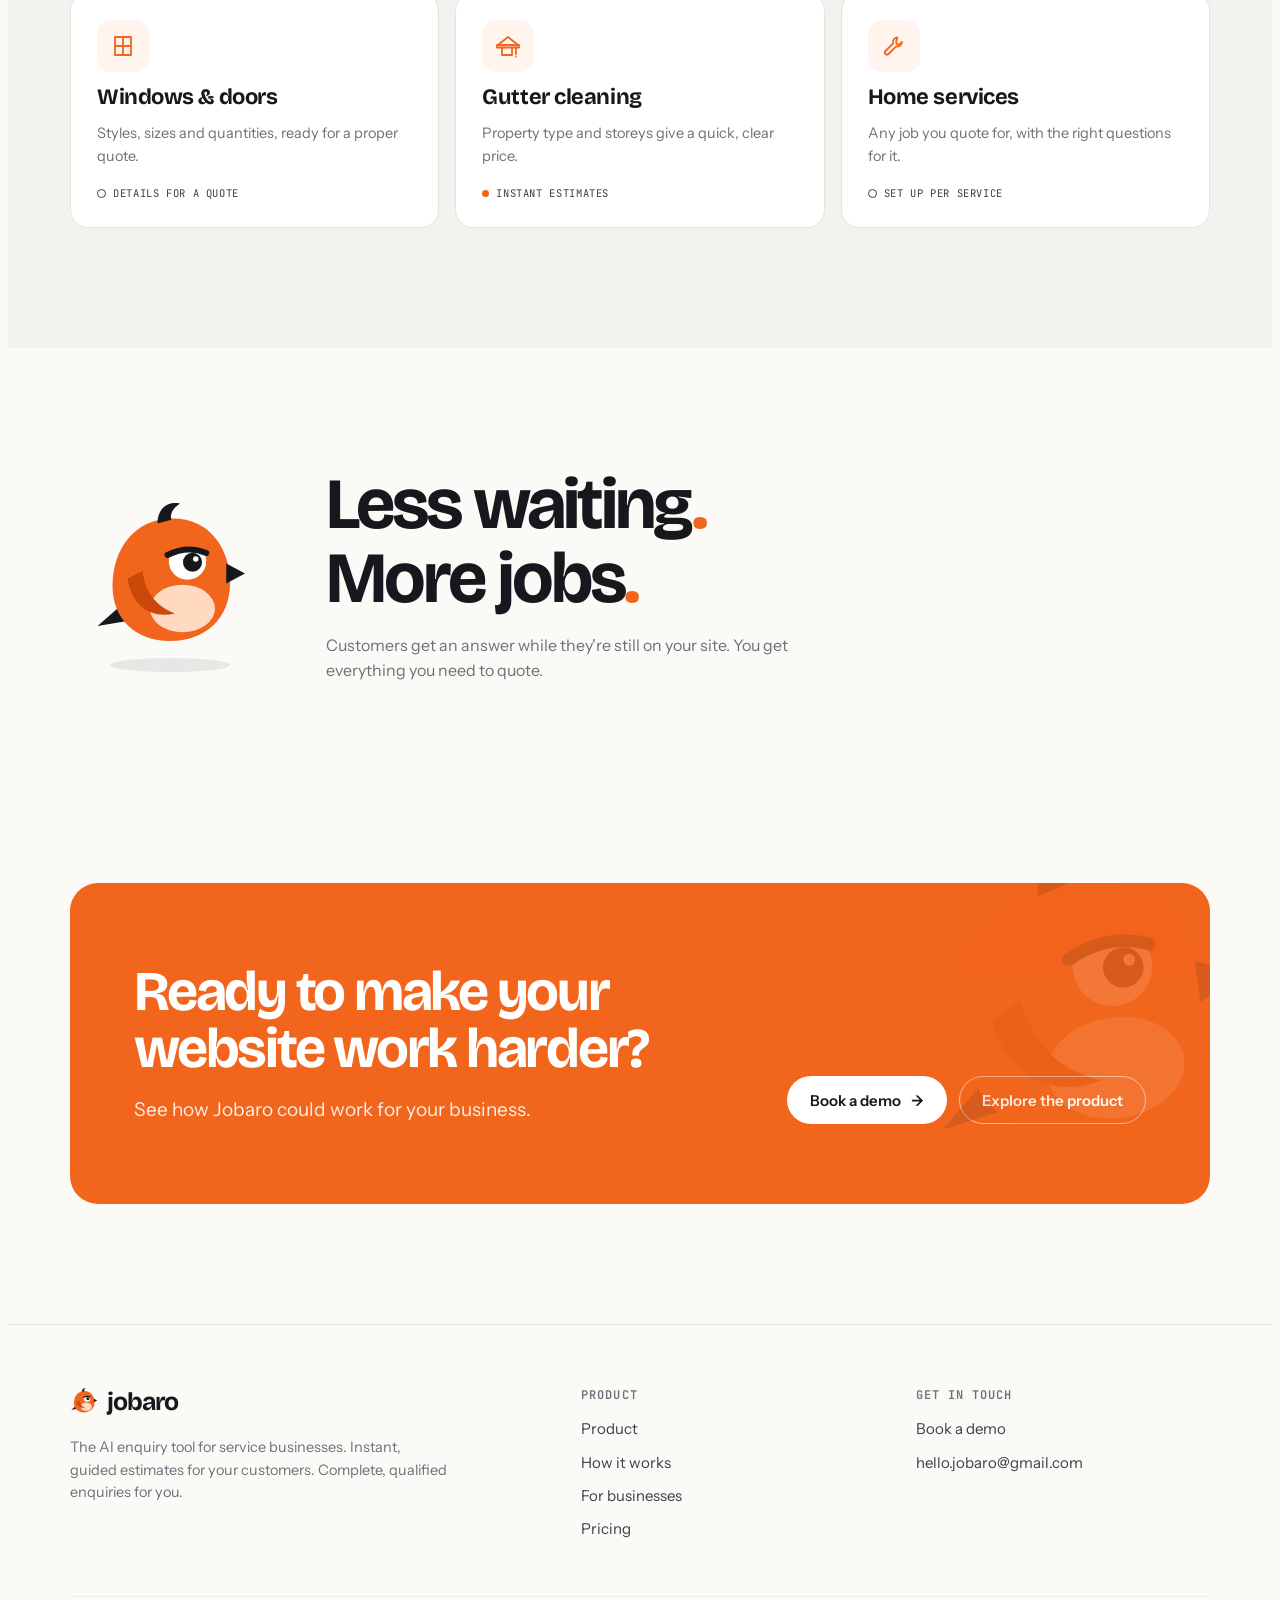
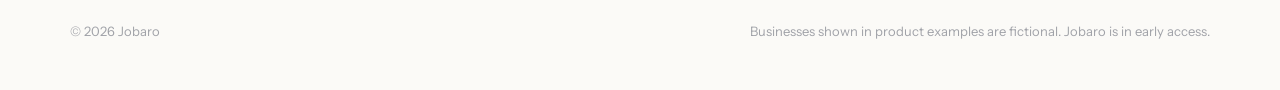
==== commit f5d6cf1b: "Rename index (2).html to index.html" ====
--- a/index.html
+++ b/index.html
@@ -240,7 +240,8 @@
 .bub-row .bird{flex:none;margin-bottom:2px}
 
 /* overlay placement inside frames */
-.over{position:absolute;right:28px;top:26px}
+.over{position:absolute;right:24px;bottom:22px}
+.bf-body:has(.over) .s-img{opacity:0}
 @container (max-width:700px){ .over{right:12px;left:12px;top:auto;bottom:12px;width:auto} .over .wg{width:100%} }
 
 /* ============ PHONE ============ */
@@ -751,17 +752,17 @@
   return `<span class="jb-launch ${press ? "press" : ""}"><span class="bird-chip">${B(20)}</span><span>${text}</span>${ARROW}</span>`;
 }
 const BIZ = {
-  clean: { biz: "Mill Road Cleaning Co.", ini: "MR", col: "#0F5257" },
-  land: { biz: "Greenhollow Gardens", ini: "GG", col: "#2F5D3A" },
-  drive: { biz: "Granta Driveways", ini: "GD", col: "#2B3038" },
-  win: { biz: "Clearview Windows & Doors", ini: "CW", col: "#1D3A6E" }
+  clean: { biz: "Tidewell Cleaning Co.", ini: "TC", col: "#0F5257" },
+  land: { biz: "Fernmoor Gardens", ini: "FG", col: "#2F5D3A" },
+  drive: { biz: "Stonebeck Driveways", ini: "SD", col: "#2B3038" },
+  win: { biz: "Paneworth Windows & Doors", ini: "PW", col: "#1D3A6E" }
 };
 function Site(kind, { launcher = true, press = false, cta } = {}) {
   const d = {
-    clean: { cls: "s-clean", name: "Mill Road Cleaning Co.", links: ["Services", "Areas", "About", "Contact"], book: "Book a clean", eyebrow: "Cambridge · Domestic &amp; end of tenancy", h: "Spotless homes across Cambridge.", p: "Local, insured cleaners for regular, deep and end of tenancy cleans in Cambridge and nearby villages.", cta: "Get my instant estimate", trust: ["Fully insured", "Eco products", "Weekly or one-off"], img: Scene.clean() },
-    land: { cls: "s-land", name: "Greenhollow Gardens", links: ["Our work", "Services", "About", "Contact"], book: "Call us", eyebrow: "Landscaping · South Cambridgeshire", h: "Gardens built to be lived in.", p: "Patios, turf, fencing and planting, designed and built by a small local team.", cta: "Get a landscaping estimate", trust: ["Free site visits", "Local team", "Design &amp; build"], img: Scene.garden() },
-    drive: { cls: "s-drive", name: "Granta Driveways", links: ["Driveways", "Patios", "Gallery", "Contact"], book: "Get a quote", eyebrow: "Block paving · Resin · Tarmac", h: "Driveways that last.", p: "Block paving, resin bound and tarmac driveways across Cambridgeshire.", cta: "Get an estimate", trust: ["Written guarantee", "Free design advice"], img: Scene.drive() },
-    win: { cls: "s-win", name: "Clearview Windows", links: ["Windows", "Doors", "Conservatories", "Contact"], book: "Showroom", eyebrow: "Windows &amp; doors · Supply and fit", h: "Warmer, quieter, better-looking homes.", p: "uPVC, aluminium and timber windows and doors, fitted by our own installers.", cta: "Start your estimate", trust: ["FENSA registered", "Own installers"], img: Scene.windows() }
+    clean: { cls: "s-clean", name: "Tidewell Cleaning Co.", links: ["Services", "Areas", "About", "Contact"], book: "Book a clean", eyebrow: "Cambridge · Domestic &amp; end of tenancy", h: "Spotless homes across Cambridge.", p: "Local, insured cleaners for regular, deep and end of tenancy cleans in Cambridge and nearby villages.", cta: "Get my instant estimate", trust: ["Fully insured", "Eco products", "Weekly or one-off"], img: Scene.clean() },
+    land: { cls: "s-land", name: "Fernmoor Gardens", links: ["Our work", "Services", "About", "Contact"], book: "Call us", eyebrow: "Landscaping · South Cambridgeshire", h: "Gardens built to be lived in.", p: "Patios, turf, fencing and planting, designed and built by a small local team.", cta: "Get a landscaping estimate", trust: ["Free site visits", "Local team", "Design &amp; build"], img: Scene.garden() },
+    drive: { cls: "s-drive", name: "Stonebeck Driveways", links: ["Driveways", "Patios", "Gallery", "Contact"], book: "Get a quote", eyebrow: "Block paving · Resin · Tarmac", h: "Driveways that last.", p: "Block paving, resin bound and tarmac driveways across Cambridgeshire.", cta: "Get an estimate", trust: ["Written guarantee", "Free design advice"], img: Scene.drive() },
+    win: { cls: "s-win", name: "Paneworth Windows", links: ["Windows", "Doors", "Conservatories", "Contact"], book: "Showroom", eyebrow: "Windows &amp; doors · Supply and fit", h: "Warmer, quieter, better-looking homes.", p: "uPVC, aluminium and timber windows and doors, fitted by our own installers.", cta: "Start your estimate", trust: ["FENSA registered", "Own installers"], img: Scene.windows() }
   }[kind];
   return `<div class="site ${d.cls}">
     <div class="s-nav"><b class="s-logo"><span class="s-mark"></span>${d.name}</b><span class="s-links">${d.links.map(l => `<i>${l}</i>`).join("")}</span><span class="s-book">${d.book}</span></div>
@@ -773,7 +774,7 @@
   const total = o.total || 5;
   const pct = o.step ? Math.round((o.step / total) * 100) : 100;
   return `<div class="wg ${o.cls || ""}">
-    <div class="wg-top"><span class="wg-av" style="background:${b.col}">${b.ini}</span><div class="wg-biz"><b>${b.biz}</b><small>${o.sub || "Online now · estimates in about a minute"}</small></div><span class="wg-x">${X}</span></div>
+    <div class="wg-top"><span class="wg-av" style="background:${b.col}">${b.ini}</span><div class="wg-biz"><b>${b.biz}</b><small>${o.sub || "Online now"}</small></div><span class="wg-x">${X}</span></div>
     <div class="wg-prog"><span style="width:${pct}%"></span></div>
     <div class="wg-body">${o.step ? `<div class="wg-step">Step ${o.step} of ${total}</div>` : o.stepLabel ? `<div class="wg-step">${o.stepLabel}</div>` : ""}${o.title ? `<div class="wg-title">${o.title}</div>` : ""}${o.q ? `<div class="wg-q">${o.q}</div>` : ""}${o.body || ""}</div>
     ${o.noFoot ? "" : `<div class="wg-foot">${o.step === 1 || o.noBack ? "<span></span>" : `<span class="wg-back">Back</span>`}<span class="wg-next">${o.next || "Continue"} ${ARROW}</span></div>`}
@@ -798,12 +799,12 @@
     ["Emma Clarke", "Sun", "b", "Booked", "Window cleaning", "£40–£45"]
   ];
   return `<div class="dash-wrap" role="img" aria-label="Jobaro dashboard showing a new enquiry from Sarah Williams"><div class="dash">
-    <aside class="d-side"><span class="logo">${B(24)}<span>jobaro</span></span>${nav.map((n, i) => `<div class="d-nav ${i === 0 ? "on" : ""}"><svg width="16" height="16" viewBox="0 0 16 16">${n[1]}</svg>${n[0]}${n[2] ? `<b>${n[2]}</b>` : ""}</div>`).join("")}<div class="d-biz"><span class="wg-av" style="background:#0F5257;width:26px;height:26px;border-radius:8px;font-size:10px">MR</span>Mill Road Cleaning Co.</div></aside>
+    <aside class="d-side"><span class="logo">${B(24)}<span>jobaro</span></span>${nav.map((n, i) => `<div class="d-nav ${i === 0 ? "on" : ""}"><svg width="16" height="16" viewBox="0 0 16 16">${n[1]}</svg>${n[0]}${n[2] ? `<b>${n[2]}</b>` : ""}</div>`).join("")}<div class="d-biz"><span class="wg-av" style="background:#0F5257;width:26px;height:26px;border-radius:8px;font-size:10px">TC</span>Tidewell Cleaning Co.</div></aside>
     <div class="d-list"><div class="d-lh"><h5>Enquiries</h5><div class="d-tabs"><span class="on">All</span><span>New · 2</span><span>Quoted</span><span>Booked</span></div></div>
       ${items.map(i => `<div class="d-item ${i[6] ? "on" : ""}"><div class="d-row"><b>${i[0]}</b><small>${i[1]}</small></div><div class="d-sub"><span>${i[4]}</span><span class="pr">${i[5]}</span></div><div><span class="pill ${i[2]}">${i[3]}</span></div></div>`).join("")}
     </div>
     <div class="d-det">
-      <div class="d-dh"><div><span class="pill new">New enquiry</span><h4>Sarah Williams</h4><p>Cambridge, CB1 · Received today at 14:32 via millroadcleaning.co.uk</p></div><div class="d-act"><span class="d-btn">Call</span><span class="d-btn o">Send quote</span></div></div>
+      <div class="d-dh"><div><span class="pill new">New enquiry</span><h4>Sarah Williams</h4><p>Cambridge, CB1 · Received today at 14:32 via tidewellcleaning.co.uk</p></div><div class="d-act"><span class="d-btn">Call</span><span class="d-btn o">Send quote</span></div></div>
       <div class="d-grid"><div><span>Service</span><b>End of tenancy</b></div><div><span>Property</span><b>House</b></div><div><span>Bedrooms / bathrooms</span><b>2 bed · 1 bath</b></div><div><span>Condition</span><b>Average</b></div><div><span>Extras</span><b>Oven, inside windows</b></div><div><span>Access</span><b>Keys from agent</b></div></div>
       <div><div class="label" style="margin-bottom:8px">Photos · 3</div><div class="d-photos"><div class="pt">${Scene.room()}</div><div class="pt">${Scene.oven()}</div><div class="pt">${Scene.win()}</div></div></div>
       <div class="d-foot"><div class="d-box o"><span>Estimate shown to customer</span><div class="big" data-range="165,195">£165–£195</div><span>From your pricing rules</span></div><div class="d-box"><span>Preferred date</span><div class="big">12 Oct</div><span>Sunday · morning</span></div></div>
@@ -853,7 +854,7 @@
     <div><a class="logo" href="#home">${B(28)}<span>jobaro</span></a><p>The AI enquiry tool for service businesses. Instant, guided estimates for your customers. Complete, qualified enquiries for you.</p></div>
     <div><h4>Product</h4><ul><li><a href="#product">Product</a></li><li><a href="#how-it-works">How it works</a></li><li><a href="#for-businesses">For businesses</a></li><li><a href="#pricing">Pricing</a></li></ul></div>
     <div><h4>Get in touch</h4><ul><li><a href="#book-a-demo">Book a demo</a></li><li><a href="mailto:${CONFIG.email}">${CONFIG.email}</a></li></ul></div>
-  </div><div class="foot-b"><span>© ${new Date().getFullYear()} Jobaro</span><span>Jobaro is in early access.</span></div></div>`;
+  </div><div class="foot-b"><span>© ${new Date().getFullYear()} Jobaro</span><span>Businesses shown in product examples are fictional. Jobaro is in early access.</span></div></div>`;
 }
 
 /* =========================================================
@@ -869,7 +870,7 @@
     <div class="hero-side"><p class="lead">Jobaro gives your customers an instant, guided way to request an estimate — while you receive a complete, qualified enquiry.</p><div class="btns"><a class="btn btn-or" href="#book-a-demo">Book a demo ${ARROW}</a><a class="btn btn-ghost" href="#how-it-works">See how it works</a></div></div>
   </div>
   <div class="hero-stage">
-    ${BrowserFrame({ url: "millroadcleaning.co.uk", h: "var(--hh)", label: "A cleaning company website with the Jobaro estimate widget open", body: Site("clean", { press: true }) + `<div class="over">${Widget({ step: 1, title: "Get your cleaning estimate", q: "What type of clean do you need?", body: CleanOptions() })}</div>` })}
+    ${BrowserFrame({ url: "tidewellcleaning.co.uk", h: "var(--hh)", label: "A cleaning company website with the Jobaro estimate widget open", body: Site("clean", { press: true }) + `<div class="over">${Widget({ step: 1, title: "Get your cleaning estimate", q: "What type of clean do you need?", body: CleanOptions() })}</div>` })}
     ${Toast()}
   </div>
 </div></section>
@@ -906,8 +907,8 @@
 <section class="sec"><div class="wrap">
   <div class="sec-head rv"><span class="eyebrow">For your customers</span><h2 class="h2">A better experience for your customers<span class="dot">.</span></h2><p class="body">Customers pick their service, answer a few quick questions and see an estimate straight away. No waiting. No phone tag.</p></div>
   <div class="pv rv-s rv">
-    ${BrowserFrame({ url: "millroadcleaning.co.uk/end-of-tenancy", h: "560px", label: "Jobaro widget asking what type of clean is needed", body: Site("clean", { launcher: true }) + `<div class="over">${Widget({ step: 1, title: "Get your cleaning estimate", q: "What type of clean do you need?", body: CleanOptions() })}</div>` })}
-    ${Phone(`<div class="phone-site"><span class="s-mark" style="background:#0F5257;width:16px;height:16px;border-radius:5px"></span>Mill Road Cleaning Co.</div>` + Widget({ step: 5, cls: "flat", title: "Here's your estimate", body: Est(), next: "Choose a date" }))}
+    ${BrowserFrame({ url: "tidewellcleaning.co.uk/end-of-tenancy", h: "620px", label: "Jobaro widget asking what type of clean is needed", body: Site("clean", { launcher: true }) + `<div class="over">${Widget({ step: 1, title: "Get your cleaning estimate", q: "What type of clean do you need?", body: CleanOptions() })}</div>` })}
+    ${Phone(`<div class="phone-site"><span class="s-mark" style="background:#0F5257;width:16px;height:16px;border-radius:5px"></span>Tidewell Cleaning Co.</div>` + Widget({ step: 5, cls: "flat", title: "Here's your estimate", body: Est(), next: "Choose a date" }))}
   </div>
 </div></section>
 
@@ -926,11 +927,11 @@
     <div class="rv"><p class="lead">You don't need to rebuild your website. Jobaro sits directly on your existing website and gives customers a better way to request an estimate.</p></div>
   </div>
   <div class="eq rv">
-    <div class="eq-card"><span class="label">Existing website</span><div class="eq-box"><div class="eq-site"><div class="t"><i></i>Mill Road Cleaning</div><h6>Spotless homes across Cambridge.</h6><div class="ln"></div><div class="ln"></div><span class="fake-btn">Contact us</span></div></div></div>
+    <div class="eq-card"><span class="label">Existing website</span><div class="eq-box"><div class="eq-site"><div class="t"><i></i>Tidewell Cleaning</div><h6>Spotless homes across Cambridge.</h6><div class="ln"></div><div class="ln"></div><span class="fake-btn">Contact us</span></div></div></div>
     <div class="eq-op">+</div>
     <div class="eq-card"><span class="label">Jobaro</span><div class="eq-jb"><div><span class="bchip">${B(52)}</span>jobaro</div></div></div>
     <div class="eq-op">=</div>
-    <div class="eq-card"><span class="label" style="color:var(--or)">Better enquiries</span><div class="eq-box"><div class="eq-site"><div class="t"><i></i>Mill Road Cleaning</div><h6>Spotless homes across Cambridge.</h6><div class="ln"></div><div class="ln"></div></div><span class="eq-launch">Get my instant estimate →</span><div class="eq-pop"><div class="wg-step" style="margin:0;font-size:9px">Step 1 of 5</div><div class="q">What type of clean do you need?</div>${Opts(["End of tenancy", "Regular domestic", "Deep cleaning"], 0)}</div></div></div>
+    <div class="eq-card"><span class="label" style="color:var(--or)">Better enquiries</span><div class="eq-box"><div class="eq-site"><div class="t"><i></i>Tidewell Cleaning</div><h6>Spotless homes across Cambridge.</h6><div class="ln"></div><div class="ln"></div></div><span class="eq-launch">Get my instant estimate →</span><div class="eq-pop"><div class="wg-step" style="margin:0;font-size:9px">Step 1 of 5</div><div class="q">What type of clean do you need?</div>${Opts(["End of tenancy", "Regular domestic", "Deep cleaning"], 0)}</div></div></div>
   </div>
 </div></section>
 
@@ -965,7 +966,7 @@
 <section><div class="wrap">
   <div class="hw rv">
     <div class="hw-t"><div class="hw-n">0<span>1</span></div><h2 class="h3">Customer starts</h2><p class="body">Customers click your Jobaro button directly from your existing website.</p></div>
-    <div class="hw-v bare rv-s rv">${BrowserFrame({ url: "greenhollowgardens.co.uk", h: "440px", label: "Landscaping website with a Get a landscaping estimate button", body: Site("land", { press: true }) })}</div>
+    <div class="hw-v bare rv-s rv">${BrowserFrame({ url: "fernmoorgardens.co.uk", h: "440px", label: "Landscaping website with a Get a landscaping estimate button", body: Site("land", { press: true }) })}</div>
   </div>
   <div class="hw flip rv">
     <div class="hw-t"><div class="hw-n">0<span>2</span></div><h2 class="h3">Jobaro asks the right questions</h2><p class="body">The experience adapts to the service your customer needs. A patio gets different questions from a hedge trim.</p></div>
@@ -988,7 +989,7 @@
   </div>
   <div class="paths">
     <div class="path rv"><div class="path-h"><span class="pill b">Straightforward</span><h3>End of tenancy clean</h3></div><div class="mini-flow"><span>Rooms</span>→<span>Condition</span>→<span>Extras</span>→<span class="o">Instant estimate</span></div>${Widget({ step: 5, title: "Here's your estimate", body: Est(false), next: "Choose a date" })}</div>
-    <div class="path rv"><div class="path-h"><span class="pill q">Needs a visit</span><h3>New sandstone patio</h3></div><div class="mini-flow"><span>Area</span>→<span>Material</span>→<span>Access</span>→<span>Photos</span>→<span class="o">Site visit request</span></div>${Widget({ kind: "land", stepLabel: "Almost done", title: "This job needs a site visit", q: "Based on 60 m², sandstone and side access, Greenhollow will measure up before quoting. Pick a time that suits you.", body: `<div class="slots"><div class="slot"><b>Tue 14</b>Morning</div><div class="slot sel"><b>Wed 15</b>Afternoon</div><div class="slot"><b>Fri 17</b>Morning</div></div>`, next: "Request visit" })}</div>
+    <div class="path rv"><div class="path-h"><span class="pill q">Needs a visit</span><h3>New sandstone patio</h3></div><div class="mini-flow"><span>Area</span>→<span>Material</span>→<span>Access</span>→<span>Photos</span>→<span class="o">Site visit request</span></div>${Widget({ kind: "land", stepLabel: "Almost done", title: "This job needs a site visit", q: "Based on 60 m², sandstone and side access, Fernmoor will measure up before quoting. Pick a time that suits you.", body: `<div class="slots"><div class="slot"><b>Tue 14</b>Morning</div><div class="slot sel"><b>Wed 15</b>Afternoon</div><div class="slot"><b>Fri 17</b>Morning</div></div>`, next: "Request visit" })}</div>
   </div>
 </div></section>
 
@@ -1014,7 +1015,7 @@
   <div class="fb flip rv">
     <div class="fb-t"><span class="label">Available 24/7</span><h2 class="h3">Customers start whenever they're ready.</h2><p class="body">Even when you're on a job, driving, or asleep. The enquiry is waiting for you in the morning, complete.</p></div>
     <div class="fb-v night rv-s rv" style="background:#1E2128"><span class="time-chip"><i>${B(12)}</i>Sunday, 21:47</span>
-      ${Phone(`<div class="phone-site"><span class="s-mark" style="background:#2B3038;width:16px;height:16px;border-radius:4px"></span>Granta Driveways</div>` + Widget({ kind: "drive", step: 2, cls: "flat", title: "Get an estimate", q: "What surface would you like?", body: `<div class="tiles"><div class="tile sel"><span class="sw" style="background:repeating-linear-gradient(90deg,#9C8269 0 1px,#B69C82 1px 16px),#B69C82"></span>Block paving</div><div class="tile"><span class="sw" style="background:radial-gradient(#C9B89A 1px,#B8A583 1.5px) 0 0/5px 5px"></span>Resin bound</div><div class="tile"><span class="sw" style="background:#3F434A"></span>Tarmac</div><div class="tile"><span class="sw" style="background:radial-gradient(#D8D2C6 2px,#BDB5A6 2.5px) 0 0/8px 8px"></span>Gravel</div></div>` }), "540px")}
+      ${Phone(`<div class="phone-site"><span class="s-mark" style="background:#2B3038;width:16px;height:16px;border-radius:4px"></span>Stonebeck Driveways</div>` + Widget({ kind: "drive", step: 2, cls: "flat", title: "Get an estimate", q: "What surface would you like?", body: `<div class="tiles"><div class="tile sel"><span class="sw" style="background:repeating-linear-gradient(90deg,#9C8269 0 1px,#B69C82 1px 16px),#B69C82"></span>Block paving</div><div class="tile"><span class="sw" style="background:radial-gradient(#C9B89A 1px,#B8A583 1.5px) 0 0/5px 5px"></span>Resin bound</div><div class="tile"><span class="sw" style="background:#3F434A"></span>Tarmac</div><div class="tile"><span class="sw" style="background:radial-gradient(#D8D2C6 2px,#BDB5A6 2.5px) 0 0/8px 8px"></span>Gravel</div></div>` }), "540px")}
       <div class="float-n">${Toast("New enquiry · Block paving", "Sun 21:52 · 45 m² · photos attached", "9h")}</div>
     </div>
   </div>
@@ -1027,7 +1028,7 @@
   <div class="fb flip rv">
     <div class="fb-t"><span class="label">Less repetitive admin</span><h2 class="h3">Let Jobaro handle the first questions.</h2><p class="body">The questions you ask on every call, asked automatically, the same way every time.</p></div>
     <div class="fb-v rv-s rv">${Widget({ stepLabel: "Deep cleaning", noFoot: true, body: `<div class="chat">
-      <div class="bub-row">${B(22)}<div class="bub j">Hi, I'll get you an estimate from Mill Road Cleaning. What type of clean do you need?</div></div>
+      <div class="bub-row">${B(22)}<div class="bub j">Hi, I'll get you an estimate from Tidewell Cleaning. What type of clean do you need?</div></div>
       <div class="bub u">Deep clean</div>
       <div class="bub-row">${B(22)}<div class="bub j">How many bedrooms and bathrooms?</div></div>
       <div class="bub u">3 bed, 2 bath</div>
@@ -1038,7 +1039,7 @@
 
   <div class="fb rv">
     <div class="fb-t"><span class="label">Keep your existing website</span><h2 class="h3">Add Jobaro without rebuilding your site.</h2><p class="body">Jobaro opens on top of the site you already have. Same pages, same design, better enquiries.</p></div>
-    <div class="fb-v rv-s rv" style="padding:28px">${BrowserFrame({ url: "grantadriveways.co.uk", h: "500px", label: "Driveway company website with the Jobaro widget open", body: Site("drive") + `<div class="over">${Widget({ kind: "drive", step: 4, title: "Access and photos", q: "Can a mini digger reach the driveway?", body: Chips(["Yes, easily", "Narrow access", "Not sure"], [0]) + `<div class="fld">Add photos (optional)</div>` + Photos("drive") })}</div>` })}</div>
+    <div class="fb-v rv-s rv" style="padding:28px">${BrowserFrame({ url: "stonebeckdriveways.co.uk", h: "540px", label: "Driveway company website with the Jobaro widget open", body: Site("drive") + `<div class="over">${Widget({ kind: "drive", step: 4, title: "Access and photos", q: "Can a mini digger reach the driveway?", body: Chips(["Yes, easily", "Narrow access", "Not sure"], [0]) + `<div class="fld">Add photos (optional)</div>` + Photos("drive") })}</div>` })}</div>
   </div>
 </div></section>
 
@@ -1086,8 +1087,8 @@
 <section class="sec"><div class="wrap">
   <div class="big-center rv"><span class="eyebrow">01 · The experience</span><h2 class="h2">An experience customers actually want to use<span class="dot">.</span></h2><p class="body">Clear questions, big tap targets, a progress bar and an answer at the end. It works on a phone as well as it does on a laptop.</p></div>
   <div class="pv rv-s rv">
-    ${BrowserFrame({ url: "clearviewwindows.co.uk", h: "560px", label: "Windows and doors website with the Jobaro widget", body: Site("win") + `<div class="over">${Widget({ kind: "win", step: 2, title: "Start your estimate", q: "What would you like replaced?", body: Opts([["Windows", "most popular"], "Front door", "Back or patio door", "Windows and doors"], 0) + `<div class="fld">How many windows?</div>` + Ctr("Windows", 6) })}</div>` })}
-    ${Phone(`<div class="phone-site"><span class="s-mark" style="background:#2F5D3A;width:16px;height:16px;border-radius:50% 50% 50% 4px"></span>Greenhollow Gardens</div>` + Widget({ kind: "land", step: 5, cls: "flat", title: "Add some photos", q: "A few photos help Greenhollow prepare your quote.", body: Photos("land"), next: "Review" }))}
+    ${BrowserFrame({ url: "paneworthwindows.co.uk", h: "620px", label: "Windows and doors website with the Jobaro widget", body: Site("win") + `<div class="over">${Widget({ kind: "win", step: 2, title: "Start your estimate", q: "What would you like replaced?", body: Opts([["Windows", "most popular"], "Front door", "Back or patio door", "Windows and doors"], 0) + `<div class="fld">How many windows?</div>` + Ctr("Windows", 6) })}</div>` })}
+    ${Phone(`<div class="phone-site"><span class="s-mark" style="background:#2F5D3A;width:16px;height:16px;border-radius:50% 50% 50% 4px"></span>Fernmoor Gardens</div>` + Widget({ kind: "land", step: 5, cls: "flat", title: "Add some photos", q: "A few photos help Fernmoor prepare your quote.", body: Photos("land"), next: "Review" }))}
   </div>
 </div></section>
 
@@ -1139,9 +1140,9 @@
 <section class="sec"><div class="wrap">
   <div class="big-center rv"><span class="eyebrow">05 · Fits in</span><h2 class="h2">Designed to fit your website<span class="dot">.</span></h2><p class="body">Jobaro sits on top of the site you already have, whatever it looks like.</p></div>
   <div class="gallery">
-    <div class="rv">${BrowserFrame({ url: "millroadcleaning.co.uk", h: "440px", label: "Cleaning website with Jobaro", body: Site("clean") + `<div class="over">${Widget({ step: 3, title: "Any extras?", body: Chips(["Oven", "Fridge", "Inside windows", "Carpets", "Balcony"], [0, 2]) })}</div>` })}<div class="cap"><b>Cleaning</b><span>Instant estimate</span></div></div>
-    <div class="rv">${BrowserFrame({ url: "greenhollowgardens.co.uk", h: "440px", label: "Landscaping website with Jobaro", body: Site("land") + `<div class="over">${Widget({ kind: "land", step: 4, title: "Access", q: "How do we get to the garden?", body: Opts(["Side gate", "Through the house", "Rear lane"], 0) })}</div>` })}<div class="cap"><b>Landscaping</b><span>Site visit request</span></div></div>
-    <div class="rv">${BrowserFrame({ url: "grantadriveways.co.uk", h: "440px", label: "Driveway website with Jobaro", body: Site("drive") + `<div class="over">${Widget({ kind: "drive", step: 3, title: "Existing surface", body: Opts(["Gravel", "Concrete", "Old tarmac", "Lawn or soil"], 1) })}</div>` })}<div class="cap"><b>Driveways</b><span>Guide price</span></div></div>
+    <div class="rv">${BrowserFrame({ url: "tidewellcleaning.co.uk", h: "480px", label: "Cleaning website with Jobaro", body: Site("clean") + `<div class="over">${Widget({ step: 3, title: "Any extras?", body: Chips(["Oven", "Fridge", "Inside windows", "Carpets", "Balcony"], [0, 2]) })}</div>` })}<div class="cap"><b>Cleaning</b><span>Instant estimate</span></div></div>
+    <div class="rv">${BrowserFrame({ url: "fernmoorgardens.co.uk", h: "480px", label: "Landscaping website with Jobaro", body: Site("land") + `<div class="over">${Widget({ kind: "land", step: 4, title: "Access", q: "How do we get to the garden?", body: Opts(["Side gate", "Through the house", "Rear lane"], 0) })}</div>` })}<div class="cap"><b>Landscaping</b><span>Site visit request</span></div></div>
+    <div class="rv">${BrowserFrame({ url: "stonebeckdriveways.co.uk", h: "480px", label: "Driveway website with Jobaro", body: Site("drive") + `<div class="over">${Widget({ kind: "drive", step: 3, title: "Existing surface", body: Opts(["Gravel", "Concrete", "Old tarmac", "Lawn or soil"], 1) })}</div>` })}<div class="cap"><b>Driveways</b><span>Guide price</span></div></div>
   </div>
 </div></section>
 
@@ -1209,7 +1210,7 @@
   if (!Pages[r]) r = "home";
   app.innerHTML = `<div class="page">${Pages[r]()}</div>`;
   document.title = TITLES[r];
-  document.documentElement.style.setProperty("--hh", window.innerWidth < 720 ? "780px" : "590px");
+  document.documentElement.style.setProperty("--hh", window.innerWidth < 720 ? "780px" : "640px");
   document.querySelectorAll("[data-r]").forEach(a => a.classList.toggle("on", a.dataset.r === r));
   nav.classList.remove("open");
   document.getElementById("burger").setAttribute("aria-expanded", "false");
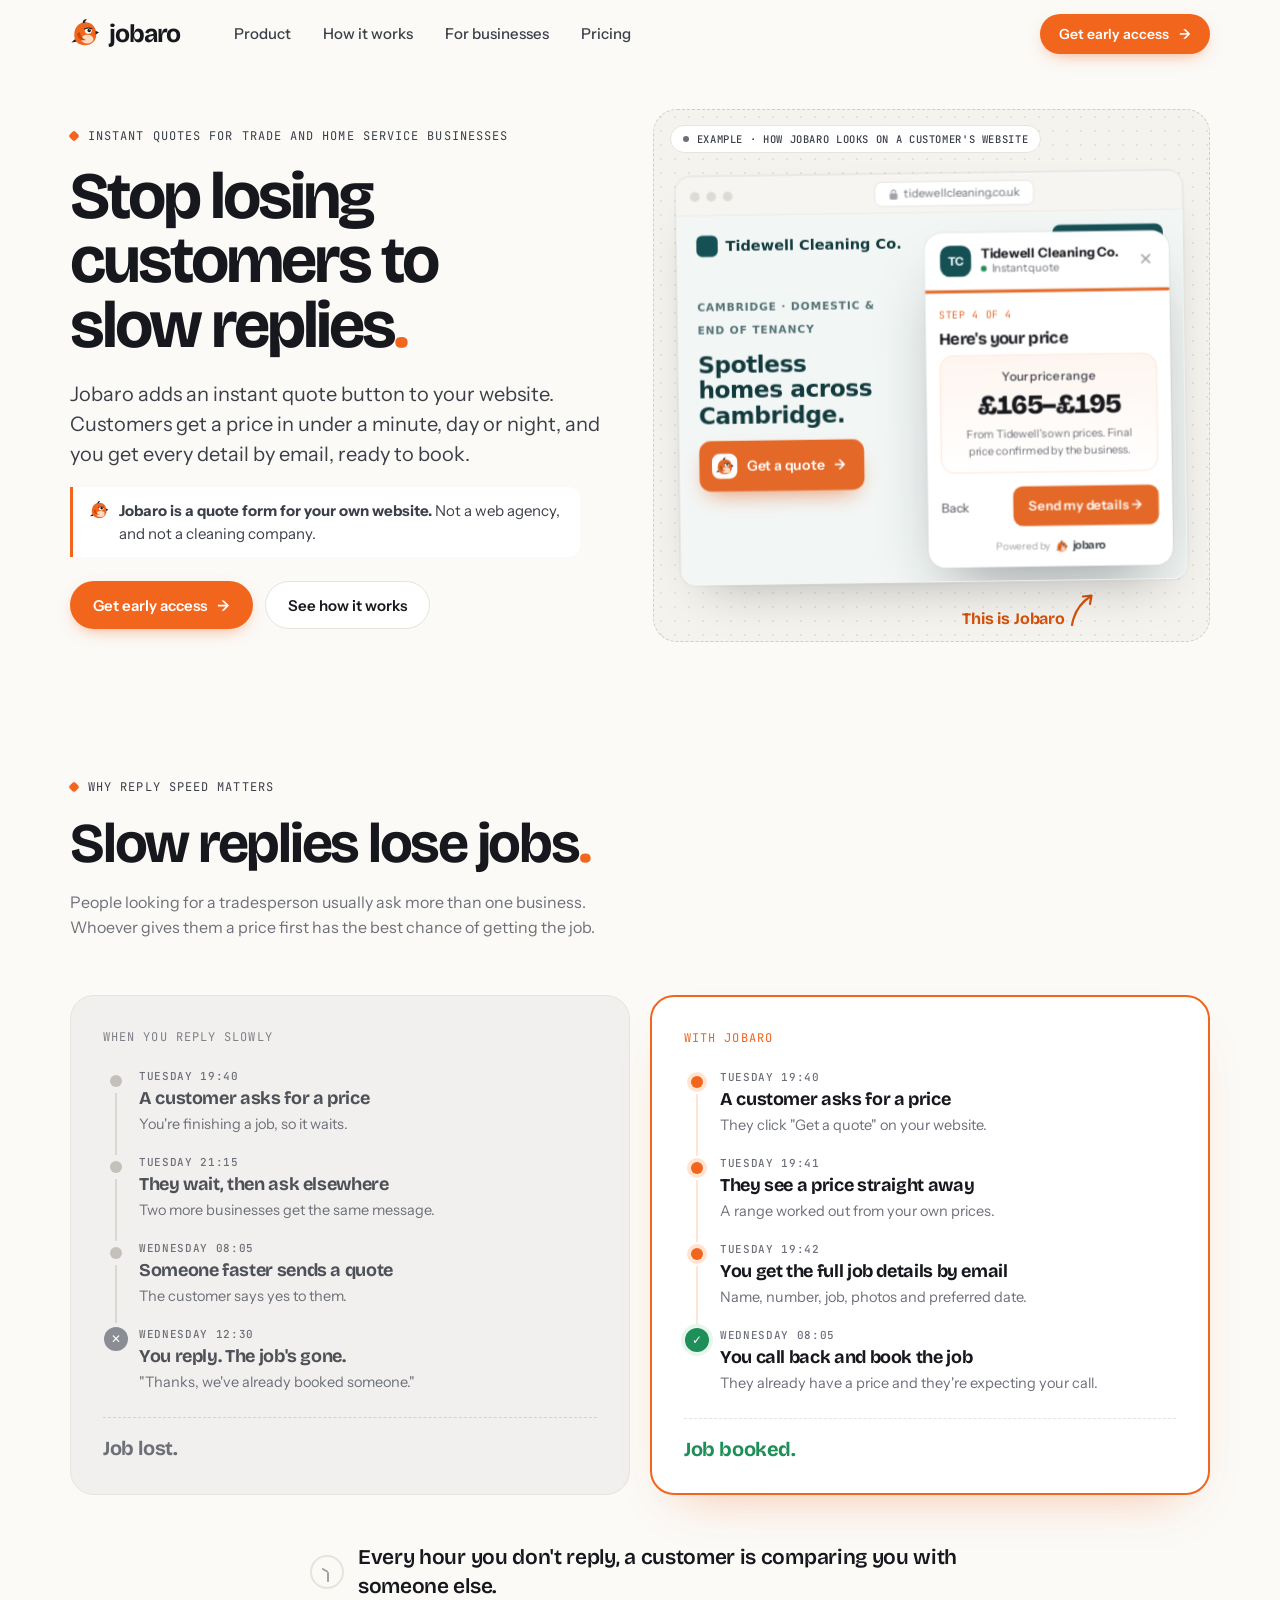
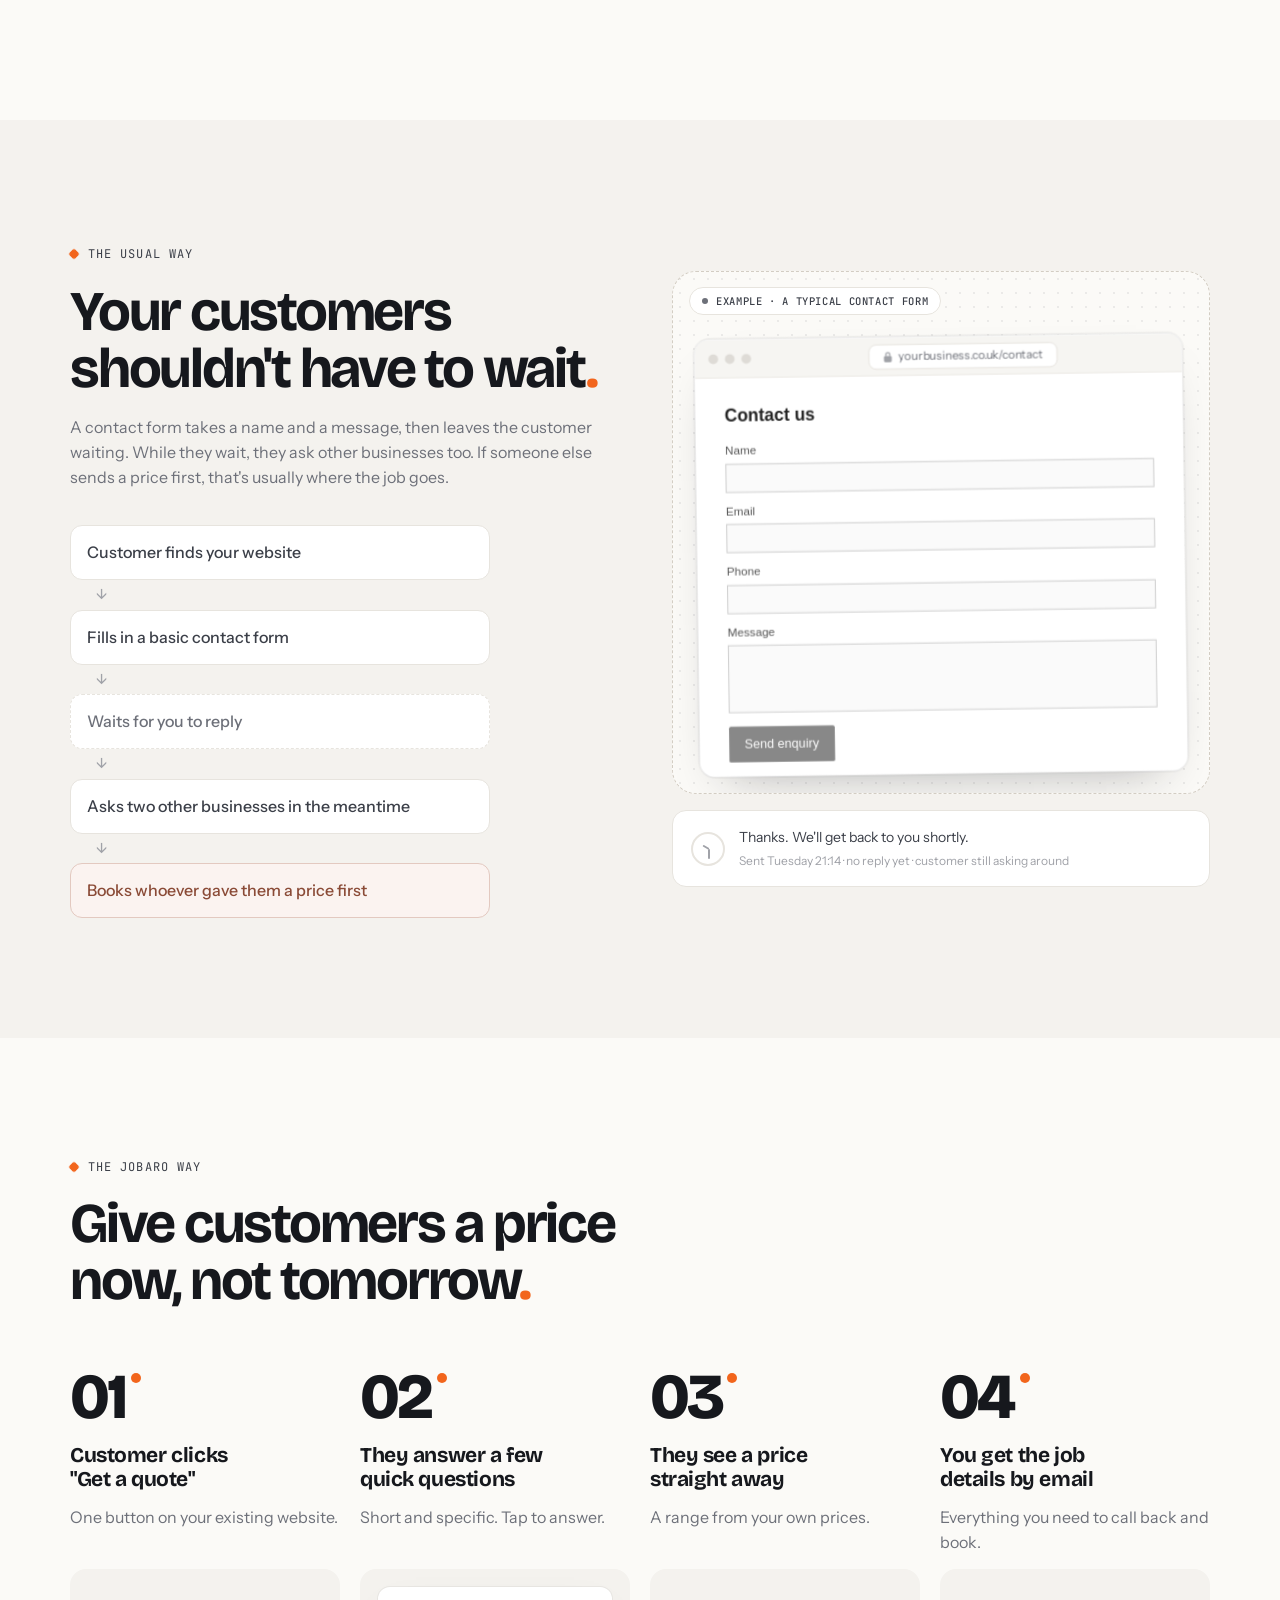
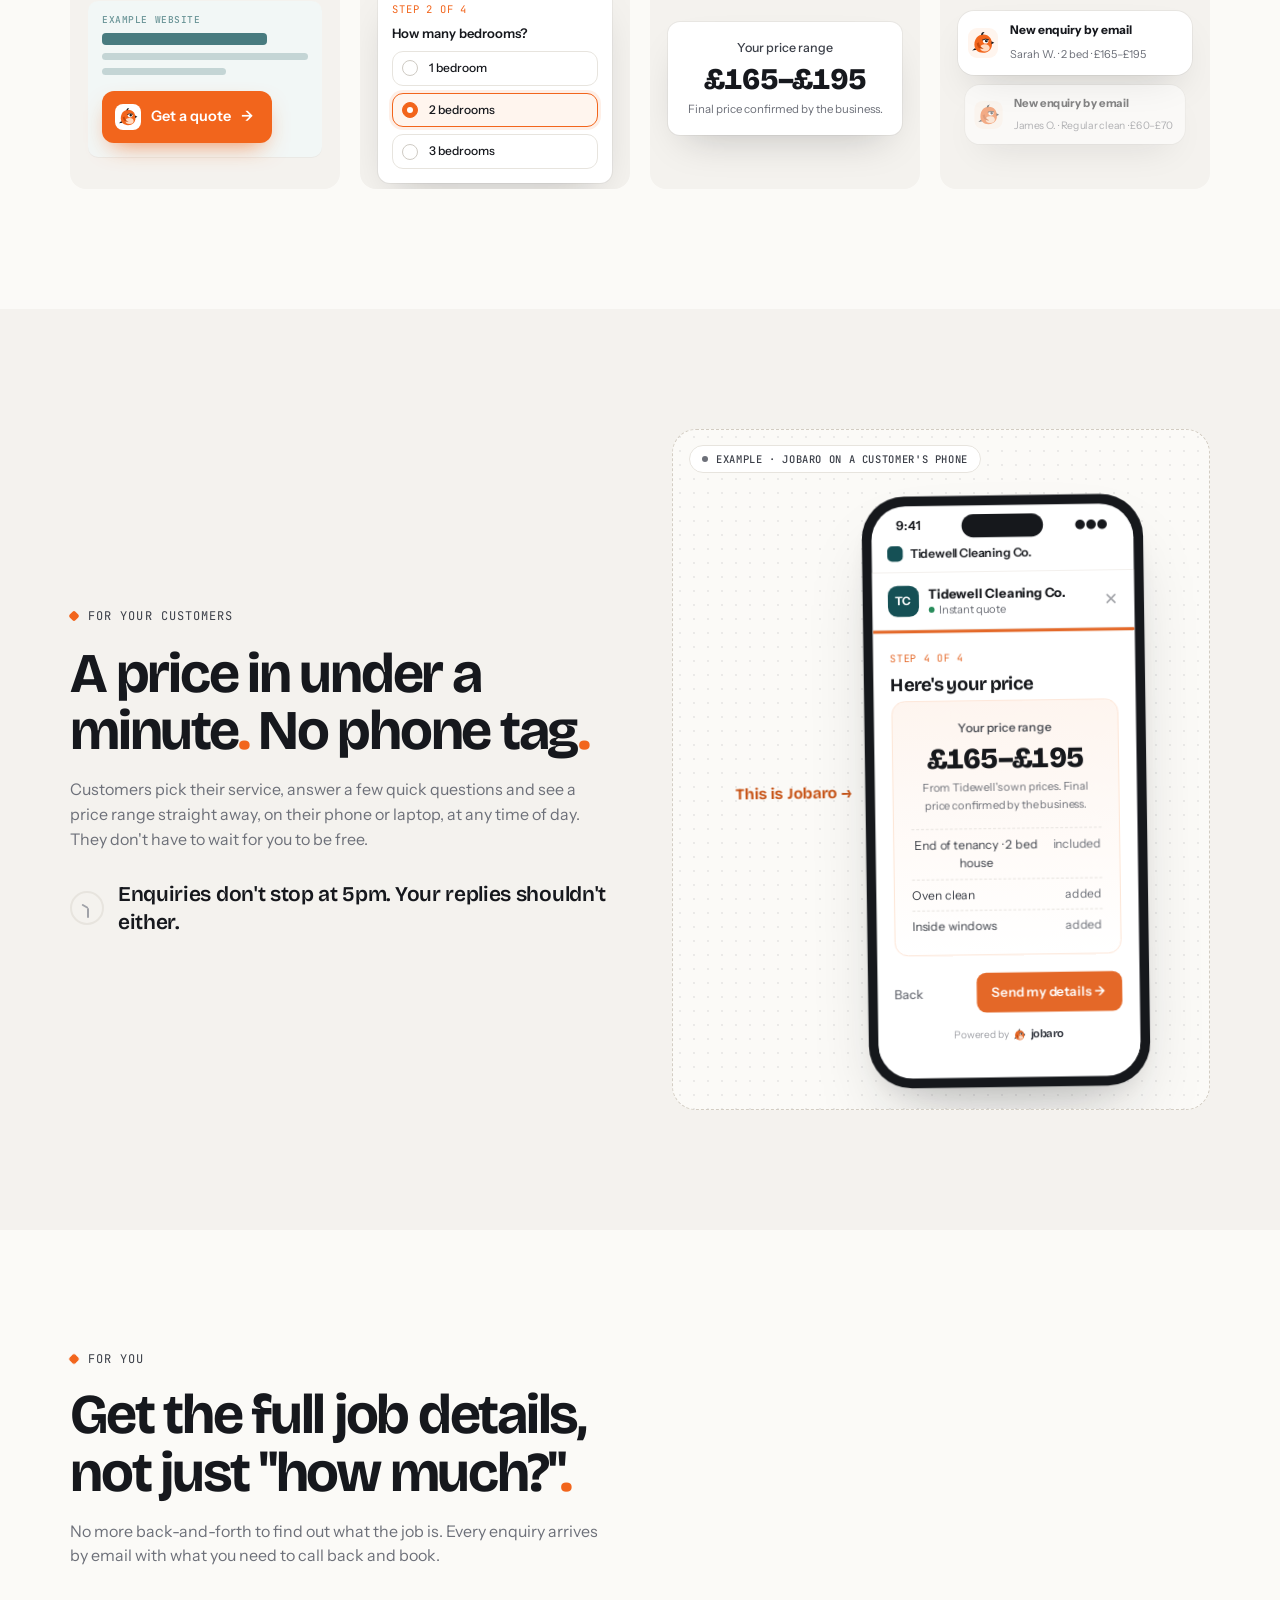
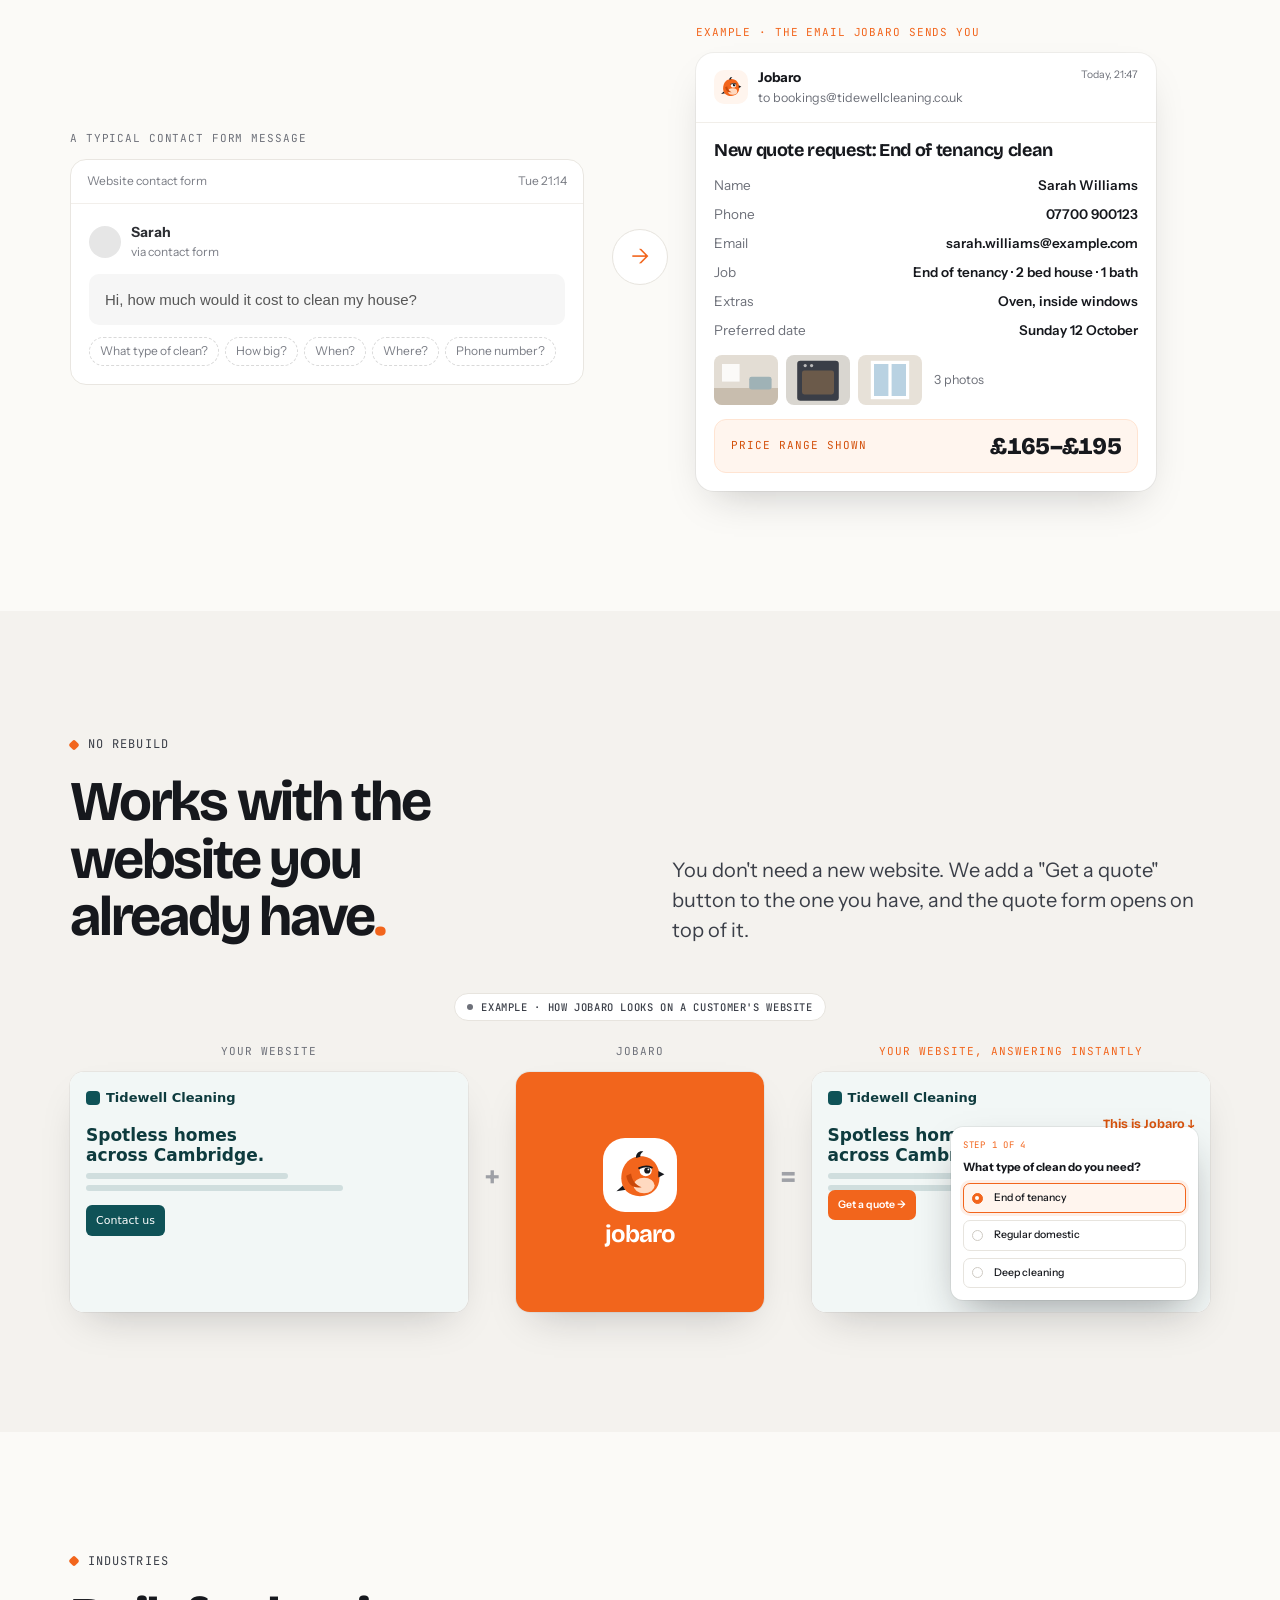
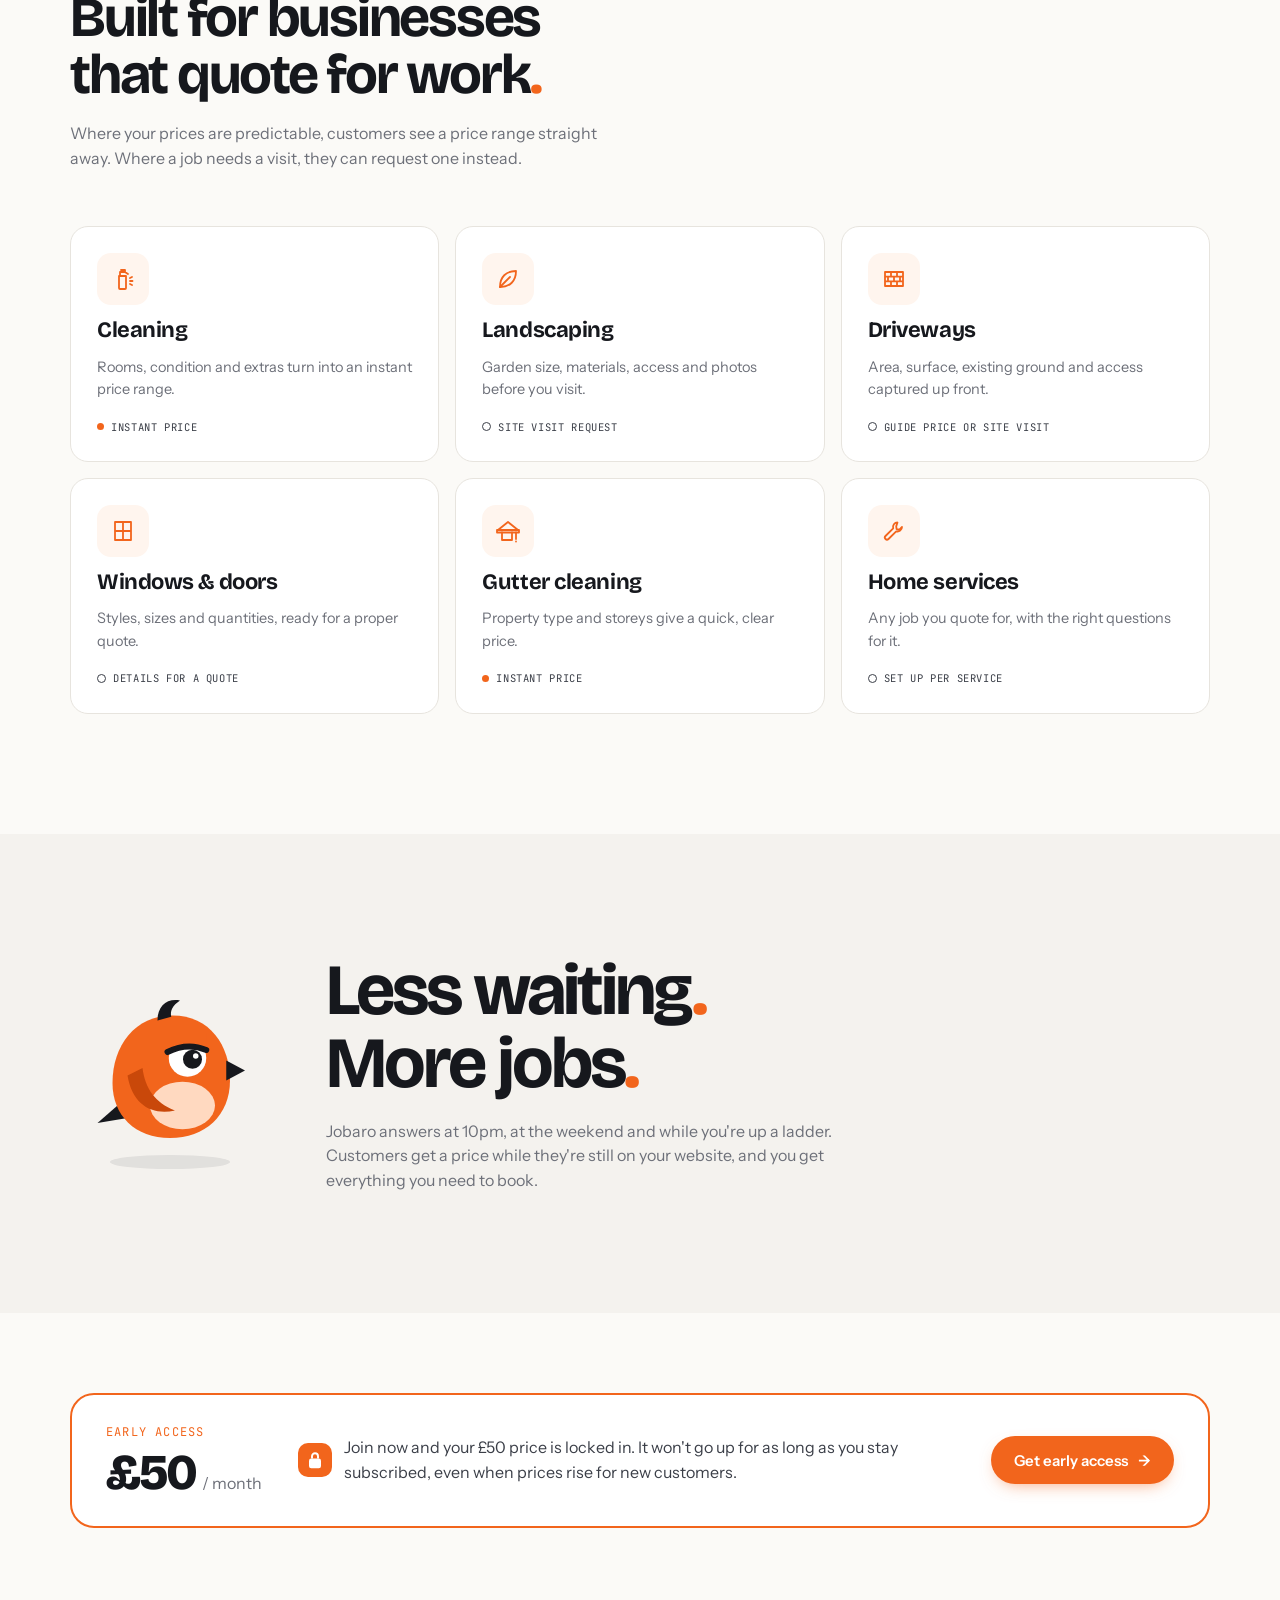
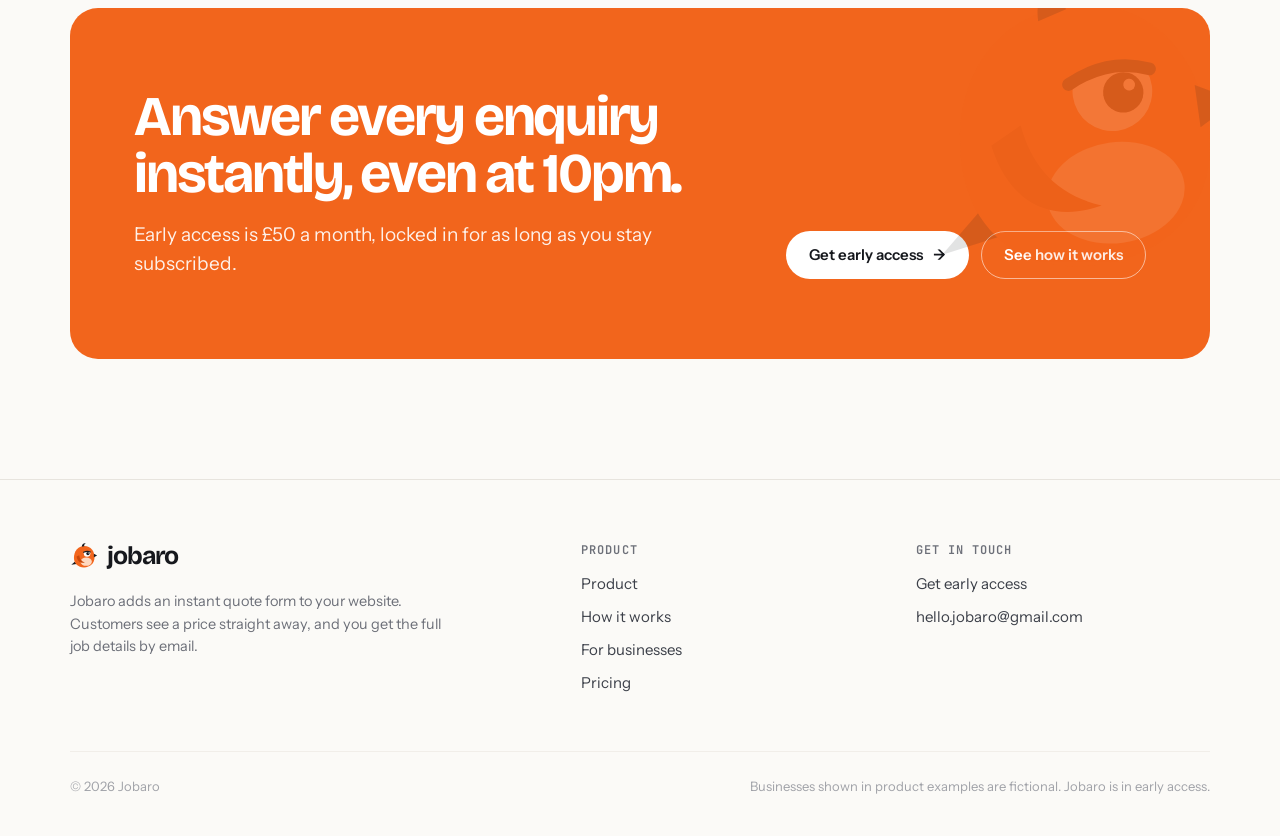
==== commit d1befe55: "Refocus site on instant quotes and the cost of slow replies - New home hero: "Stop losing customers " ====
--- a/index.html
+++ b/index.html
@@ -6,7 +6,7 @@
   2. Wording: search (Ctrl+F) for the sentence you want to change and edit only the words.
      All page text is below the line that says "PAGES".
   3. Brand orange: search for "--or:#F2651C" and change the colour code.
-  4. Demo form: paste your free Formspree address into formEndpoint in SITE CONFIG.
+  4. Early access form: it sends to the Formspree address in formEndpoint in SITE CONFIG.
   Tip: only change words between quotes or between > and <. Leave the symbols around them alone.
 -->
 <html lang="en-GB">
@@ -14,7 +14,7 @@
 <meta charset="utf-8">
 <meta name="viewport" content="width=device-width, initial-scale=1, viewport-fit=cover">
 <title>jobaro</title>
-<meta name="description" content="Jobaro gives your customers an instant, guided way to request an estimate, while you receive a complete, qualified enquiry.">
+<meta name="description" content="Jobaro adds an instant quote button to your website. Customers get a price straight away, day or night, and you get the full job details by email.">
 <link rel="icon" type="image/svg+xml" href="data:image/svg+xml,%3Csvg xmlns='http://www.w3.org/2000/svg' viewBox='0 0 64 64'%3E%3Cpath d='M11 45 L3 52 L15 50 Z' fill='%2316181D'/%3E%3Cpath d='M33 9 C48 9 56 21 56 35 C56 49 46 58 32 58 C18 58 9 49 9 36 C9 21 18 9 33 9Z' fill='%23F2651C'/%3E%3Cellipse cx='37' cy='45' rx='13' ry='9.5' fill='%23FFD9C0'/%3E%3Cpath d='M15 33 C17 45 25 49 34 47 C26 44 22 38 21 30 Z' fill='%23C9480A'/%3E%3Cpath d='M27 11 C27 5 31 2 36 3 C33 5 32 7 32.5 9.5 Z' fill='%2316181D'/%3E%3Ccircle cx='39' cy='26' r='7.5' fill='%23fff'/%3E%3Ccircle cx='41' cy='26.5' r='3.8' fill='%2316181D'/%3E%3Cpath d='M30.5 23.6 Q39 19.2 46.5 22.8 L46.5 16 L30.5 16 Z' fill='%23F2651C'/%3E%3Cpath d='M31 23.6 Q39 19.6 46.5 22.8' stroke='%2316181D' stroke-width='2.4' fill='none' stroke-linecap='round'/%3E%3Cpath d='M54.5 27 L62 31 L54.5 35 Z' fill='%2316181D'/%3E%3C/svg%3E">
 <link rel="preconnect" href="https://fonts.googleapis.com">
 <link rel="preconnect" href="https://fonts.gstatic.com" crossorigin>
@@ -36,7 +36,7 @@
 }
 *{box-sizing:border-box}
 html{scroll-behavior:smooth}
-body{background:var(--bg);color:var(--ink);font-family:var(--fb);font-size:16px;line-height:1.55;-webkit-font-smoothing:antialiased;overflow-x:hidden}
+body{margin:0;background:var(--bg);color:var(--ink);font-family:var(--fb);font-size:16px;line-height:1.55;-webkit-font-smoothing:antialiased;overflow-x:hidden}
 a{color:inherit}
 h1,h2,h3,h4{font-family:var(--fd);font-weight:700;letter-spacing:-.03em;line-height:1.02;margin:0;text-wrap:balance}
 p{margin:0}
@@ -105,13 +105,6 @@
 .split{display:grid;grid-template-columns:1fr 1fr;gap:64px;align-items:center}
 @media (max-width:900px){.sec{padding-block:80px}.split{grid-template-columns:1fr;gap:40px}.sec-head{margin-bottom:40px}}
 
-/* ============ HERO ============ */
-.hero{padding-block:72px 40px;overflow:hidden}
-.hero-top{display:grid;grid-template-columns:1.25fr 1fr;gap:48px;align-items:end}
-.hero-top .h1{margin-top:22px}
-.hero-side{display:grid;gap:28px;padding-bottom:10px}
-.hero-stage{position:relative;margin-top:64px;margin-bottom:30px}
-@media (max-width:900px){.hero{padding-block:44px 24px}.hero-top{grid-template-columns:1fr;gap:24px}.hero-stage{margin-top:44px}}
 
 /* ============ BROWSER FRAME ============ */
 .bf{background:var(--paper);border-radius:16px;box-shadow:var(--shadow-lg);overflow:hidden;border:1px solid rgba(22,24,29,.07);max-width:100%}
@@ -224,20 +217,13 @@
 .est-price{font:800 38px/1.05 var(--fd);letter-spacing:-.04em;color:var(--ink);margin:6px 0 6px;font-variant-numeric:tabular-nums;white-space:nowrap}
 .est-note{font-size:11.5px;color:var(--mute)}
 .est-lines{display:grid;gap:6px;margin:14px 0 2px;padding:0;list-style:none;font-size:12.5px;color:var(--ink2)}
-.est-lines li{display:flex;justify-content:space-between;border-top:1px dashed var(--line);padding-top:6px}
-.est-lines li span:last-child{color:var(--mute)}
+.est-lines li{display:flex;justify-content:space-between;gap:12px;border-top:1px dashed var(--line);padding-top:6px}
+.est-lines li span:last-child{color:var(--mute);white-space:nowrap}
 .slots{display:grid;grid-template-columns:repeat(3,1fr);gap:7px}
 .slot{border:1px solid var(--line);border-radius:10px;padding:9px 6px;text-align:center;font-size:12px;line-height:1.3}
 .slot b{display:block;font-size:13px}
 .slot.sel{border-color:var(--or);background:var(--or50)}
 
-/* chat style */
-.chat{display:grid;gap:10px}
-.bub{max-width:84%;padding:10px 13px;border-radius:14px;font-size:13.5px;line-height:1.4}
-.bub.j{background:var(--sand);border-bottom-left-radius:4px;justify-self:start}
-.bub.u{background:var(--or);color:#fff;border-bottom-right-radius:4px;justify-self:end}
-.bub-row{display:flex;gap:8px;align-items:flex-end}
-.bub-row .bird{flex:none;margin-bottom:2px}
 
 /* overlay placement inside frames */
 .over{position:absolute;right:24px;bottom:22px}
@@ -251,57 +237,13 @@
 .phone-sb i{width:84px;height:24px;background:#16181D;border-radius:14px;position:absolute;left:50%;top:9px;transform:translateX(-50%)}
 .phone-site{padding:6px 16px 10px;display:flex;align-items:center;gap:8px;font-size:12.5px;font-weight:600;border-bottom:1px solid var(--line2)}
 
-/* ============ DASHBOARD ============ */
-.dash-wrap{container-type:inline-size;max-width:100%}
-.dash{display:grid;grid-template-columns:196px 290px 1fr;background:#fff;border-radius:16px;overflow:hidden;box-shadow:var(--shadow-lg);border:1px solid rgba(22,24,29,.07);font-size:13px;min-height:560px;text-align:left}
-.d-side{background:#FAF9F6;border-right:1px solid var(--line);padding:18px 12px;display:flex;flex-direction:column;gap:3px}
-.d-side .logo{font-size:20px;padding:0 8px 18px}
-.d-nav{display:flex;align-items:center;gap:10px;padding:9px 10px;border-radius:9px;color:var(--ink2);font-weight:500}
-.d-nav svg{flex:none;color:var(--mute)}
-.d-nav.on{background:#fff;box-shadow:0 1px 2px rgba(0,0,0,.06),0 0 0 1px var(--line);color:var(--ink)}
-.d-nav.on svg{color:var(--or)}
-.d-nav b{margin-left:auto;background:var(--or);color:#fff;font-size:10.5px;padding:2px 7px;border-radius:999px}
-.d-biz{margin-top:auto;display:flex;align-items:center;gap:9px;padding:10px;border-top:1px solid var(--line);font-size:12px;color:var(--ink2)}
-.d-list{border-right:1px solid var(--line);display:flex;flex-direction:column;min-width:0}
-.d-lh{padding:18px 16px 12px;display:grid;gap:12px}
-.d-lh h5{margin:0;font:700 17px/1 var(--fd);letter-spacing:-.02em}
-.d-tabs{display:flex;gap:6px}
-.d-tabs span{font-size:11.5px;padding:5px 10px;border-radius:999px;border:1px solid var(--line);color:var(--mute)}
-.d-tabs span.on{background:var(--ink);color:#fff;border-color:var(--ink)}
-.d-item{padding:13px 16px;border-top:1px solid var(--line2);display:grid;gap:4px;position:relative}
-.d-item.on{background:var(--or50)}
-.d-item.on::before{content:"";position:absolute;left:0;top:10px;bottom:10px;width:3px;border-radius:0 3px 3px 0;background:var(--or)}
-.d-row{display:flex;align-items:center;gap:8px;justify-content:space-between}
-.d-row b{font-size:13.5px}
-.d-row small{color:var(--mute);font-size:11.5px;white-space:nowrap}
-.d-sub{color:var(--mute);font-size:12px;display:flex;justify-content:space-between;gap:8px}
-.d-sub .pr{color:var(--ink);font-weight:600;font-variant-numeric:tabular-nums}
+
+/* status pills */
 .pill{display:inline-flex;align-items:center;gap:6px;font:600 10.5px/1 var(--fm);letter-spacing:.06em;text-transform:uppercase;padding:5px 8px;border-radius:6px;white-space:nowrap}
 .pill.new{background:var(--or100);color:var(--ord)}
 .pill.new::before{content:"";width:6px;height:6px;border-radius:50%;background:var(--or);animation:pulse 2s infinite}
 .pill.q{background:#EEF0F4;color:#4A5160}
 .pill.b{background:var(--ok50);color:var(--ok)}
-.d-det{padding:22px 26px;display:flex;flex-direction:column;gap:18px;min-width:0}
-.d-dh{display:flex;justify-content:space-between;align-items:flex-start;gap:12px;flex-wrap:wrap}
-.d-dh h4{font-size:24px;margin:10px 0 4px}
-.d-dh p{color:var(--mute);font-size:12.5px}
-.d-grid{display:grid;grid-template-columns:repeat(3,1fr);gap:1px;background:var(--line);border:1px solid var(--line);border-radius:12px;overflow:hidden}
-.d-grid div{background:#fff;padding:11px 13px;display:grid;gap:3px;min-width:0}
-.d-grid span{font-size:11px;color:var(--mute)}
-.d-grid b{font-size:13px;font-weight:600}
-.d-photos{display:flex;gap:8px}
-.d-photos .pt{width:74px;height:58px;border-radius:9px;overflow:hidden;flex:none}
-.d-photos .pt svg{width:100%;height:100%;display:block}
-.d-foot{display:grid;grid-template-columns:1fr 1fr;gap:12px}
-.d-box{border:1px solid var(--line);border-radius:12px;padding:13px 14px;display:grid;gap:4px}
-.d-box.o{border-color:var(--or100);background:var(--or50)}
-.d-box .big{font:800 24px/1 var(--fd);letter-spacing:-.03em;font-variant-numeric:tabular-nums}
-.d-box span{font-size:11.5px;color:var(--mute)}
-.d-act{display:flex;gap:8px;flex-wrap:wrap}
-.d-btn{padding:9px 14px;border-radius:9px;border:1px solid var(--line);font-weight:600;font-size:12.5px}
-.d-btn.o{background:var(--or);border-color:var(--or);color:#fff}
-@container (max-width:1000px){ .dash{grid-template-columns:260px 1fr} .d-side{display:none} }
-@container (max-width:680px){ .dash{grid-template-columns:1fr} .d-list{display:none} .d-grid{grid-template-columns:1fr 1fr} .d-det{padding:18px} .d-foot{grid-template-columns:1fr} }
 
 /* standalone enquiry card */
 .enq{background:#fff;border-radius:18px;box-shadow:var(--shadow-md);overflow:hidden;max-width:440px;width:100%}
@@ -319,12 +261,12 @@
 .enq-est b{font:800 26px/1 var(--fd);letter-spacing:-.03em;font-variant-numeric:tabular-nums}
 
 /* toast */
-.toast{position:absolute;left:-18px;bottom:-26px;display:flex;align-items:center;gap:12px;background:#fff;border-radius:16px;padding:12px 16px 12px 12px;box-shadow:var(--shadow-md);min-width:300px;z-index:3}
+.toast{position:relative;display:flex;align-items:center;gap:12px;background:#fff;border-radius:16px;padding:12px 16px 12px 12px;box-shadow:var(--shadow-md);min-width:300px;z-index:3}
 .toast .ic{width:40px;height:40px;border-radius:12px;background:var(--or50);display:grid;place-items:center;flex:none}
 .toast b{display:block;font-size:13.5px}
 .toast span{font-size:12.5px;color:var(--mute)}
 .toast em{font-style:normal;font-size:11px;color:var(--faint);margin-left:auto;align-self:flex-start}
-@media (max-width:900px){ .toast{position:relative;left:auto;bottom:auto;margin:-28px auto 0;width:min(360px,calc(100% - 24px));min-width:0} }
+@media (max-width:560px){ .toast{min-width:0} }
 
 /* ============ HOME: PROBLEM ============ */
 .old-flow{display:grid;gap:0;margin-top:36px;max-width:420px}
@@ -407,7 +349,7 @@
 .eq-jb{height:240px;display:grid;place-items:center;background:var(--or);border-radius:14px;box-shadow:var(--shadow-md)}
 .eq-jb div{display:grid;justify-items:center;gap:10px;color:#fff;font:700 24px/1 var(--fd);letter-spacing:-.04em}
 .eq-jb .bchip{width:74px;height:74px;border-radius:22px;background:#fff;display:grid;place-items:center}
-.eq-pop{position:absolute;right:12px;bottom:12px;width:62%;background:#fff;border-radius:12px;box-shadow:0 18px 40px -12px rgba(22,24,29,.4),0 0 0 1px rgba(22,24,29,.06);padding:12px;display:grid;gap:6px;animation:popin 6s ease-in-out infinite;transform-origin:bottom right}
+.eq-pop{position:absolute;right:12px;bottom:12px;width:62%;background:#fff;border-radius:12px;box-shadow:0 18px 40px -12px rgba(22,24,29,.4),0 0 0 1px rgba(22,24,29,.06);padding:12px;display:grid;gap:6px;transform-origin:bottom right}
 .eq-pop .q{font-size:11.5px;font-weight:700}
 .eq-pop .opt{padding:6px 8px;font-size:10.5px;border-radius:7px}
 .eq-pop .opt .rd{width:11px;height:11px}
@@ -418,7 +360,6 @@
 /* ============ INDUSTRIES ============ */
 .inds{display:grid;grid-template-columns:repeat(3,1fr);gap:16px}
 .ind{background:var(--paper);border:1px solid var(--line);border-radius:18px;padding:26px;display:grid;gap:14px;align-content:start;transition:border-color .25s,transform .25s,box-shadow .25s}
-.ind:hover{border-color:var(--or200);transform:translateY(-3px);box-shadow:0 20px 40px -24px rgba(242,101,28,.45)}
 .ind-ic{width:52px;height:52px;border-radius:14px;background:var(--or50);display:grid;place-items:center;color:var(--or)}
 .ind h3{font-size:22px;letter-spacing:-.02em}
 .ind p{font-size:14.5px;color:var(--mute)}
@@ -577,7 +518,6 @@
 /* ============ PRICING ============ */
 .plans{display:grid;grid-template-columns:repeat(3,1fr);gap:18px;align-items:stretch}
 .plan{background:var(--paper);border:1px solid var(--line);border-radius:22px;padding:32px;display:flex;flex-direction:column;gap:22px;transition:transform .25s,box-shadow .25s}
-.plan:hover{transform:translateY(-3px);box-shadow:0 24px 50px -30px rgba(22,24,29,.35)}
 .plan.pro{border:2px solid var(--or);box-shadow:0 24px 50px -28px rgba(242,101,28,.5)}
 .plan-n{font-family:var(--fm);font-size:12px;letter-spacing:.1em;text-transform:uppercase;color:var(--ink2)}
 .plan.pro .plan-n{color:var(--or)}
@@ -652,9 +592,6 @@
 @keyframes rise{from{opacity:0;transform:translateY(26px)}to{opacity:1;transform:none}}
 @keyframes wgIn{from{opacity:0;transform:translateY(22px) scale(.96)}to{opacity:1;transform:none}}
 @keyframes popin{0%,12%{opacity:0;transform:scale(.85) translateY(10px)}22%,88%{opacity:1;transform:none}100%{opacity:0;transform:scale(.95) translateY(6px)}}
-.hero-stage .bf{animation:rise .9s cubic-bezier(.2,.7,.2,1) .15s both}
-.hero-stage .over{animation:wgIn .7s cubic-bezier(.2,.8,.2,1) 1.2s both}
-.hero-stage .toast{animation:rise .7s cubic-bezier(.2,.8,.2,1) 2.1s both}
 .rv{transition:opacity .8s cubic-bezier(.2,.7,.2,1),transform .8s cubic-bezier(.2,.7,.2,1)}
 .rv.pre{opacity:0;transform:translateY(28px)}
 .rv-s.pre{opacity:0;transform:translateY(20px) scale(.97)}
@@ -665,6 +602,157 @@
   .rv.pre,.rv-s.pre{opacity:1;transform:none}
   html{scroll-behavior:auto}
 }
+
+/* ============ HERO ============ */
+:root{--hh:380px}
+.hero{padding-block:40px 72px}
+.hero-g{display:grid;grid-template-columns:1fr 1.05fr;gap:52px;align-items:center}
+.hero .h1{font-size:clamp(40px,5.2vw,66px);margin-top:18px}
+.hero .lead{margin-top:20px}
+.what{margin-top:18px;display:flex;gap:10px;align-items:flex-start;font-size:15px;color:var(--ink2);padding:12px 16px;border-left:3px solid var(--or);background:var(--paper);border-radius:0 12px 12px 0;max-width:34em}
+.what .bird{flex:none;margin-top:1px}
+.hero .btns{margin-top:24px}
+.hero-v .ex{animation:rise .9s cubic-bezier(.2,.7,.2,1) .1s both}
+.hero-v .over{animation:wgIn .7s cubic-bezier(.2,.8,.2,1) .8s both}
+@media (max-width:900px){.hero{padding-block:36px 56px}.hero-g{grid-template-columns:1fr;gap:36px}}
+
+/* ============ EXAMPLE FRAMES (all mockups are illustrations) ============ */
+.ex{position:relative;margin:0;padding:14px 16px 12px;border-radius:24px;border:1px dashed #D3CDC3;background:radial-gradient(rgba(22,24,29,.075) 1px,transparent 1.5px) 0 0/14px 14px,#F5F3EE;overflow:hidden}
+.sec-sand .ex{background:radial-gradient(rgba(22,24,29,.07) 1px,transparent 1.5px) 0 0/14px 14px,#FBFAF7}
+.ex-cap{display:inline-flex;align-items:center;gap:8px;max-width:100%;font:500 10.5px/1.35 var(--fm);letter-spacing:.06em;text-transform:uppercase;color:var(--ink2);background:var(--paper);border:1px solid var(--line);border-radius:999px;padding:6px 12px;margin:0 0 14px}
+.ex-cap::before{content:"";flex:none;width:6px;height:6px;border-radius:50%;background:var(--mute)}
+.ex-art{transform:rotate(-.8deg) scale(.97);filter:saturate(.88)}
+.ex-art .bf{box-shadow:0 24px 50px -28px rgba(22,24,29,.35),0 0 0 1px rgba(22,24,29,.06)}
+.ex-anno{display:flex;justify-content:flex-end;align-items:flex-start;gap:2px;margin-top:2px;padding-right:var(--ap,110px);color:var(--ord);font:700 16px/1 var(--fd);letter-spacing:-.01em}
+.ex-anno span{padding-top:20px;white-space:nowrap}
+.ex-anno svg{flex:none}
+.ex-center{text-align:center}
+.lw{position:relative;display:inline-flex;align-items:center}
+.anno-in{position:absolute;left:100%;top:50%;transform:translateY(-50%);margin-left:12px;white-space:nowrap;color:var(--ord);font:700 14px/1 var(--fd);background:#fff;padding:7px 11px;border-radius:999px;box-shadow:0 6px 16px -8px rgba(0,0,0,.35);border:1px solid var(--or100)}
+.anno-in::before{content:"← "}
+@container (max-width:700px){ .lw{flex-direction:column;align-items:flex-start;gap:8px} .anno-in{position:static;transform:none;margin:0} .anno-in::before{content:"↑ "} }
+.px{display:flex;align-items:center;justify-content:center;gap:14px}
+.px-anno{color:var(--ord);font:700 16px/1.2 var(--fd);white-space:nowrap}
+.px-anno .d{display:none}
+@media (max-width:520px){.px{flex-direction:column;gap:6px}.px-anno .r{display:none}.px-anno .d{display:inline}}
+.ex-hero .over{left:auto;right:14px;bottom:14px}
+.ex-hero .wg{width:252px}
+.ex-hero .wg-body{padding:14px 14px 4px}
+.ex-hero .wg-title{font-size:17px}
+.ex-hero .est{padding:12px}
+.ex-hero .est-price{font-size:28px}
+.ex-hero .wg-foot{padding:10px 14px 12px}
+.ex-hero .s-copy{max-width:calc(100% - 270px)}
+.ex-hero .s-copy p,.ex-hero .s-trust{display:none}
+.ex-hero .ex-anno{--ap:92px}
+@media (max-width:560px){:root{--hh:590px}.ex-hero .over{left:12px;right:12px}.ex-hero .wg{width:100%}.ex-hero .s-copy{max-width:none}.ex-hero .s-copy small{display:none}.ex-hero .ex-anno{--ap:30%}}
+.phone .est-price{font-size:30px}
+@media (max-width:360px){.phone .est-price{font-size:26px}}
+.mini-tag{font:500 9.5px/1 var(--fm);letter-spacing:.06em;text-transform:uppercase;color:#0F5257;opacity:.6}
+.eq-anno{position:absolute;right:16px;top:46px;color:var(--ord);font:700 12.5px/1 var(--fd);z-index:2;white-space:nowrap}
+.eq-cap{display:flex;justify-content:center;margin-top:48px}
+.eq-cap .ex-cap{margin:0}
+.eq{margin-top:22px}
+
+/* mockups are pictures, not controls */
+.bf,.wg,.phone,.mc,.eq,.st-mock,.inbox,.rules,.duo,.ex,.hw-v,.fb-v,.pp-stage,.answers,.sms,.toast,.flow{pointer-events:none;user-select:none;-webkit-user-select:none;cursor:default}
+
+/* ============ SLOW vs INSTANT ============ */
+.race{display:grid;grid-template-columns:1fr 1fr;gap:20px}
+.race-col{border-radius:24px;padding:32px;display:grid;gap:24px;align-content:start}
+.race-col.slow{background:#F1F0EE;border:1px solid var(--line)}
+.race-col.fast{background:var(--paper);border:2px solid var(--or);box-shadow:0 24px 50px -30px rgba(242,101,28,.45)}
+.race-col .ba-tag{font-size:12px}
+.slow .ba-tag{color:#7D8087}
+.fast .ba-tag{color:var(--or)}
+.tl{list-style:none;margin:0;padding:0}
+.tl li{position:relative;padding:0 0 22px 36px}
+.tl li::before{content:"";position:absolute;left:7px;top:4px;width:12px;height:12px;border-radius:50%;background:#C4C1BB;box-shadow:0 0 0 4px #F1F0EE}
+.tl li::after{content:"";position:absolute;left:12px;top:22px;bottom:2px;width:2px;background:#DAD7D1}
+.tl li:last-child{padding-bottom:0}
+.tl li:last-child::after{display:none}
+.fast .tl li::before{background:var(--or);box-shadow:0 0 0 4px var(--or100)}
+.fast .tl li::after{background:var(--or100)}
+.tl time{display:block;font:500 11px/1 var(--fm);letter-spacing:.06em;text-transform:uppercase;color:var(--mute);margin-bottom:6px}
+.tl b{display:block;font:700 18px/1.2 var(--fd);letter-spacing:-.02em}
+.slow .tl b{color:#4E5158}
+.tl span{display:block;font-size:14.5px;color:var(--mute);margin-top:3px}
+.tl li.end::before{width:24px;height:24px;left:1px;top:-2px;display:grid;place-items:center;font:700 12px/1 var(--fb);color:#fff}
+.slow .tl li.end::before{content:"✕";background:#8A8D93;box-shadow:0 0 0 4px #F1F0EE}
+.fast .tl li.end::before{content:"✓";background:var(--ok);box-shadow:0 0 0 4px var(--ok50)}
+.race-out{font:700 20px/1.2 var(--fd);letter-spacing:-.02em;border-top:1px dashed #D5D2CC;padding-top:18px}
+.slow .race-out{color:#6D7079}
+.fast .race-out{color:var(--ok);border-color:var(--line)}
+@media (max-width:900px){.race{grid-template-columns:1fr}.race-col{padding:26px 20px}}
+
+/* ============ NUDGE LINE ============ */
+.nudge{display:flex;align-items:center;justify-content:center;gap:14px;margin:48px auto 0;max-width:660px;font:600 clamp(17px,1.8vw,21px)/1.35 var(--fd);letter-spacing:-.015em;color:var(--ink)}
+.nudge.left{justify-content:flex-start;margin:28px 0 0}
+.old-flow li.lost{border-color:#E3C9C0;background:#FBF3F0;color:#8A4A36}
+
+/* ============ EMAIL CARD ============ */
+.mc{background:#fff;border-radius:18px;box-shadow:var(--shadow-md);overflow:hidden;max-width:460px;width:100%;text-align:left}
+.mc-top{display:flex;align-items:center;gap:10px;padding:14px 18px;border-bottom:1px solid var(--line2);font-size:12.5px;color:var(--mute);min-width:0}
+.mc-top .ic{width:34px;height:34px;border-radius:10px;background:var(--or50);display:grid;place-items:center;flex:none}
+.mc-top div{min-width:0}
+.mc-top b{color:var(--ink);font-size:13.5px;display:block}
+.mc-top div span{display:block;overflow:hidden;text-overflow:ellipsis;white-space:nowrap}
+.mc-top small{margin-left:auto;white-space:nowrap;align-self:flex-start}
+.mc-sub{padding:16px 18px 0;font:700 18px/1.25 var(--fd);letter-spacing:-.02em}
+.mc-b{padding:14px 18px 18px;display:grid;gap:14px}
+.mc .kv{font-size:13.5px;gap:8px 16px}
+.mc .kv dd{overflow-wrap:anywhere}
+.mc-ph{display:flex;gap:8px;align-items:center}
+.mc-ph .pt{width:64px;height:50px;border-radius:8px;overflow:hidden;flex:none}
+.mc-ph .pt svg{width:100%;height:100%;display:block}
+.mc-ph span{font-size:12.5px;color:var(--mute);margin-left:4px}
+.mc .enq-est b{font-size:24px}
+.vs-cap{font-family:var(--fm);font-size:11px;letter-spacing:.08em;text-transform:uppercase;color:var(--mute);margin-bottom:12px}
+
+/* ============ FOR BUSINESSES: COST ============ */
+.costs{display:grid;grid-template-columns:repeat(3,1fr);gap:16px}
+.cost{background:var(--paper);border:1px solid var(--line);border-radius:20px;padding:28px;display:grid;gap:12px;align-content:start}
+.cost .ind-ic{margin-bottom:4px}
+.cost h3{font-size:22px;letter-spacing:-.02em}
+.cost p{font-size:15px;color:var(--mute)}
+@media (max-width:900px){.costs{grid-template-columns:1fr}}
+.night-art{display:grid;justify-items:center;gap:14px;padding:6px 0 4px}
+.ex-night{background:radial-gradient(rgba(255,255,255,.06) 1px,transparent 1.5px) 0 0/14px 14px,#1E2128!important;border-color:#3A3F49}
+.ex-night .ex-cap{background:#2A2E36;border-color:#3A3F49;color:#D8D6D1}
+.ex-night .ex-cap::before{background:#A0A2A8}
+.ex-night .time-chip{position:static;background:#2A2E36}
+.ex-night .toast{position:static;min-width:0;margin-top:-34px;width:min(330px,100%)}
+.ex-night .px-anno{color:#FFB080}
+
+/* ============ PRICING (single plan) ============ */
+.plan1{max-width:940px;margin:0 auto;background:var(--paper);border:2px solid var(--or);border-radius:28px;box-shadow:0 30px 60px -36px rgba(242,101,28,.55);display:grid;grid-template-columns:1fr 1fr;overflow:hidden}
+.plan1-l{padding:40px;display:grid;gap:22px;align-content:start;background:var(--or50)}
+.plan1-r{padding:40px;display:grid;gap:20px;align-content:start}
+.plan1 .plan-n{color:var(--or)}
+.plan1 .plan-p b{font-size:68px}
+.lockbox{display:flex;gap:12px;align-items:flex-start;background:#fff;border:1px solid var(--or100);border-radius:14px;padding:14px 16px;font-size:15px;color:var(--ink2)}
+.lockbox b{color:var(--ink)}
+.lk{width:34px;height:34px;border-radius:10px;background:var(--or);display:grid;place-items:center;flex:none}
+.plan1 ul{list-style:none;padding:0;margin:0;display:grid;gap:14px;font-size:16px}
+.plan1 li{display:flex;gap:10px;align-items:flex-start}
+.plan1 li svg{flex:none;margin-top:5px;color:var(--or)}
+.plan1 .btn{justify-content:center}
+@media (max-width:800px){.plan1{grid-template-columns:1fr}.plan1-l,.plan1-r{padding:28px 22px}.plan1 .plan-p b{font-size:56px}}
+.pstrip{display:grid;grid-template-columns:auto 1fr auto;gap:36px;align-items:center;background:var(--paper);border:2px solid var(--or);border-radius:24px;padding:28px 34px}
+.pstrip .plan-p b{font:800 50px/1 var(--fd);letter-spacing:-.05em}
+.pstrip .plan-n{color:var(--or);margin-bottom:6px}
+.pstrip p{display:flex;gap:12px;align-items:center;font-size:16px;color:var(--ink2)}
+@media (max-width:900px){.pstrip{grid-template-columns:1fr;gap:18px;padding:24px 22px}.pstrip .btn{justify-content:center}}
+.paths .path p{font-size:15px;color:var(--ink2)}
+
+/* ============ NARROW-SCREEN SAFETY ============ */
+.gallery>*,.vers>*,.inds>*,.steps4>*,.costs>*,.hero-g>*,.split>*,.fb>*,.hw>*,.vs>*,.demo>*,.race>*,.cred>*,.paths>*,.foot-g>*,.eq>*,.est-stage>*{min-width:0}
+.ex-art .bf{width:100%}
+.px,.night-art>*{max-width:100%}
+.px .phone{flex:0 1 290px}
+.mail a,.foot ul a{overflow-wrap:anywhere}
+@container (max-width:420px){ .jb-launch{white-space:normal} .s-book{display:none} }
+@media (max-width:420px){.foot-g{grid-template-columns:1fr}}
 </style>
 </head>
 <body>
@@ -695,7 +783,7 @@
       <a href="#for-businesses" data-r="for-businesses">For businesses</a>
       <a href="#pricing" data-r="pricing">Pricing</a>
     </nav>
-    <a class="btn btn-or btn-sm nav-cta" href="#book-a-demo">Book a demo <em>→</em></a>
+    <a class="btn btn-or btn-sm nav-cta" href="#get-early-access">Get early access <em>→</em></a>
     <button class="burger" id="burger" aria-label="Open menu" aria-expanded="false" aria-controls="mnav"><span></span><span></span><span></span></button>
   </div>
   <div class="mnav" id="mnav"><div><nav class="wrap" aria-label="Mobile">
@@ -703,7 +791,7 @@
     <a class="ml" href="#how-it-works" data-r="how-it-works">How it works</a>
     <a class="ml" href="#for-businesses" data-r="for-businesses">For businesses</a>
     <a class="ml" href="#pricing" data-r="pricing">Pricing</a>
-    <a class="btn btn-or" href="#book-a-demo">Book a demo <em>→</em></a>
+    <a class="btn btn-or" href="#get-early-access">Get early access <em>→</em></a>
   </nav></div></div>
 </header>
 
@@ -730,7 +818,9 @@
 const CHECK = `<svg width="14" height="14" viewBox="0 0 16 16" aria-hidden="true"><path d="M3.5 8.5l3 3 6-7" fill="none" stroke="currentColor" stroke-width="2.2" stroke-linecap="round" stroke-linejoin="round"/></svg>`;
 const X = `<svg width="16" height="16" viewBox="0 0 16 16" aria-hidden="true"><path d="M4 4l8 8M12 4l-8 8" stroke="currentColor" stroke-width="1.6" stroke-linecap="round"/></svg>`;
 const LOCK = `<svg width="10" height="12" viewBox="0 0 10 12" aria-hidden="true"><rect x="1" y="5" width="8" height="6.5" rx="1.5" fill="#A0A2A8"/><path d="M3 5V3.5a2 2 0 014 0V5" stroke="#A0A2A8" stroke-width="1.3" fill="none"/></svg>`;
+const LOCKW = `<svg width="16" height="18" viewBox="0 0 10 12" aria-hidden="true"><rect x="1" y="5" width="8" height="6.5" rx="1.5" fill="#fff"/><path d="M3 5V3.5a2 2 0 014 0V5" stroke="#fff" stroke-width="1.3" fill="none"/></svg>`;
 const ARROW = `<em>→</em>`;
+const ANNO_ARROW = `<svg width="34" height="38" viewBox="0 0 34 38" aria-hidden="true"><path d="M5 34 C7 22 13 12 24 5" fill="none" stroke="currentColor" stroke-width="2.2" stroke-linecap="round"/><path d="M16 5.5 L24.5 4.5 L23 13" fill="none" stroke="currentColor" stroke-width="2.2" stroke-linecap="round" stroke-linejoin="round"/></svg>`;
 
 /* ---------- scene illustrations (used as "photos" on fictional sites) ---------- */
 const Scene = {
@@ -748,7 +838,14 @@
 function BrowserFrame({ url, body, h = "520px", cls = "", label = "" }) {
   return `<div class="bf ${cls}" role="img" aria-label="${label}"><div class="bf-bar"><i></i><i></i><i></i><div class="bf-url">${LOCK}<span>${url}</span></div></div><div class="bf-body" style="--h:${h}">${body}</div></div>`;
 }
-function Launcher(text = "Get my instant estimate", press = false) {
+/* Example: wraps any mockup so it reads as an illustration, not part of this site */
+function Example(art, { cap = "Example · how Jobaro looks on a customer's website", anno = "This is Jobaro", cls = "" } = {}) {
+  return `<figure class="ex ${cls}"><figcaption class="ex-cap">${cap}</figcaption><div class="ex-art">${art}</div>${anno ? `<div class="ex-anno" aria-hidden="true"><span>${anno}</span>${ANNO_ARROW}</div>` : ""}</figure>`;
+}
+function PhoneArt(phone) {
+  return `<div class="px"><span class="px-anno" aria-hidden="true">This is Jobaro <span class="r">→</span><span class="d">↓</span></span>${phone}</div>`;
+}
+function Launcher(text = "Get a quote", press = false) {
   return `<span class="jb-launch ${press ? "press" : ""}"><span class="bird-chip">${B(20)}</span><span>${text}</span>${ARROW}</span>`;
 }
 const BIZ = {
@@ -757,16 +854,17 @@
   drive: { biz: "Stonebeck Driveways", ini: "SD", col: "#2B3038" },
   win: { biz: "Paneworth Windows & Doors", ini: "PW", col: "#1D3A6E" }
 };
-function Site(kind, { launcher = true, press = false, cta } = {}) {
+function Site(kind, { launcher = true, press = false, cta, anno = false } = {}) {
   const d = {
-    clean: { cls: "s-clean", name: "Tidewell Cleaning Co.", links: ["Services", "Areas", "About", "Contact"], book: "Book a clean", eyebrow: "Cambridge · Domestic &amp; end of tenancy", h: "Spotless homes across Cambridge.", p: "Local, insured cleaners for regular, deep and end of tenancy cleans in Cambridge and nearby villages.", cta: "Get my instant estimate", trust: ["Fully insured", "Eco products", "Weekly or one-off"], img: Scene.clean() },
-    land: { cls: "s-land", name: "Fernmoor Gardens", links: ["Our work", "Services", "About", "Contact"], book: "Call us", eyebrow: "Landscaping · South Cambridgeshire", h: "Gardens built to be lived in.", p: "Patios, turf, fencing and planting, designed and built by a small local team.", cta: "Get a landscaping estimate", trust: ["Free site visits", "Local team", "Design &amp; build"], img: Scene.garden() },
-    drive: { cls: "s-drive", name: "Stonebeck Driveways", links: ["Driveways", "Patios", "Gallery", "Contact"], book: "Get a quote", eyebrow: "Block paving · Resin · Tarmac", h: "Driveways that last.", p: "Block paving, resin bound and tarmac driveways across Cambridgeshire.", cta: "Get an estimate", trust: ["Written guarantee", "Free design advice"], img: Scene.drive() },
-    win: { cls: "s-win", name: "Paneworth Windows", links: ["Windows", "Doors", "Conservatories", "Contact"], book: "Showroom", eyebrow: "Windows &amp; doors · Supply and fit", h: "Warmer, quieter, better-looking homes.", p: "uPVC, aluminium and timber windows and doors, fitted by our own installers.", cta: "Start your estimate", trust: ["FENSA registered", "Own installers"], img: Scene.windows() }
+    clean: { cls: "s-clean", name: "Tidewell Cleaning Co.", links: ["Services", "Areas", "About", "Contact"], book: "Book a clean", eyebrow: "Cambridge · Domestic &amp; end of tenancy", h: "Spotless homes across Cambridge.", p: "Local, insured cleaners for regular, deep and end of tenancy cleans in Cambridge and nearby villages.", cta: "Get an instant quote", trust: ["Fully insured", "Eco products", "Weekly or one-off"], img: Scene.clean() },
+    land: { cls: "s-land", name: "Fernmoor Gardens", links: ["Our work", "Services", "About", "Contact"], book: "Call us", eyebrow: "Landscaping · South Cambridgeshire", h: "Gardens built to be lived in.", p: "Patios, turf, fencing and planting, designed and built by a small local team.", cta: "Get a landscaping quote", trust: ["Free site visits", "Local team", "Design &amp; build"], img: Scene.garden() },
+    drive: { cls: "s-drive", name: "Stonebeck Driveways", links: ["Driveways", "Patios", "Gallery", "Contact"], book: "Call us", eyebrow: "Block paving · Resin · Tarmac", h: "Driveways that last.", p: "Block paving, resin bound and tarmac driveways across Cambridgeshire.", cta: "Get a quote", trust: ["Written guarantee", "Free design advice"], img: Scene.drive() },
+    win: { cls: "s-win", name: "Paneworth Windows", links: ["Windows", "Doors", "Conservatories", "Contact"], book: "Showroom", eyebrow: "Windows &amp; doors · Supply and fit", h: "Warmer, quieter, better-looking homes.", p: "uPVC, aluminium and timber windows and doors, fitted by our own installers.", cta: "Get a quote", trust: ["FENSA registered", "Own installers"], img: Scene.windows() }
   }[kind];
+  const btn = launcher ? (anno ? `<span class="lw">${Launcher(cta || d.cta, press)}<span class="anno-in">This is Jobaro</span></span>` : Launcher(cta || d.cta, press)) : "";
   return `<div class="site ${d.cls}">
     <div class="s-nav"><b class="s-logo"><span class="s-mark"></span>${d.name}</b><span class="s-links">${d.links.map(l => `<i>${l}</i>`).join("")}</span><span class="s-book">${d.book}</span></div>
-    <div class="s-hero"><div class="s-copy"><small>${d.eyebrow}</small><h3>${d.h}</h3><p>${d.p}</p>${launcher ? Launcher(cta || d.cta, press) : ""}<div class="s-trust">${d.trust.map(t => `<span>${t}</span>`).join("")}</div></div><div class="s-img">${d.img}</div></div>
+    <div class="s-hero"><div class="s-copy"><small>${d.eyebrow}</small><h3>${d.h}</h3><p>${d.p}</p>${btn}<div class="s-trust">${d.trust.map(t => `<span>${t}</span>`).join("")}</div></div><div class="s-img">${d.img}</div></div>
   </div>`;
 }
 function Widget(o) {
@@ -774,7 +872,7 @@
   const total = o.total || 5;
   const pct = o.step ? Math.round((o.step / total) * 100) : 100;
   return `<div class="wg ${o.cls || ""}">
-    <div class="wg-top"><span class="wg-av" style="background:${b.col}">${b.ini}</span><div class="wg-biz"><b>${b.biz}</b><small>${o.sub || "Online now"}</small></div><span class="wg-x">${X}</span></div>
+    <div class="wg-top"><span class="wg-av" style="background:${b.col}">${b.ini}</span><div class="wg-biz"><b>${b.biz}</b><small>${o.sub || "Instant quote"}</small></div><span class="wg-x">${X}</span></div>
     <div class="wg-prog"><span style="width:${pct}%"></span></div>
     <div class="wg-body">${o.step ? `<div class="wg-step">Step ${o.step} of ${total}</div>` : o.stepLabel ? `<div class="wg-step">${o.stepLabel}</div>` : ""}${o.title ? `<div class="wg-title">${o.title}</div>` : ""}${o.q ? `<div class="wg-q">${o.q}</div>` : ""}${o.body || ""}</div>
     ${o.noFoot ? "" : `<div class="wg-foot">${o.step === 1 || o.noBack ? "<span></span>" : `<span class="wg-back">Back</span>`}<span class="wg-next">${o.next || "Continue"} ${ARROW}</span></div>`}
@@ -784,50 +882,30 @@
 const Opts = (list, sel = 0) => `<div class="opts">${list.map((t, i) => { const [l, s] = Array.isArray(t) ? t : [t]; return `<div class="opt ${i === sel ? "sel" : ""}"><span class="rd"></span><span>${l}</span>${s ? `<small>${s}</small>` : ""}</div>`; }).join("")}</div>`;
 const Chips = (list, sel = []) => `<div class="chips">${list.map((t, i) => `<span class="chip ${sel.includes(i) ? "sel" : ""}">${t}</span>`).join("")}</div>`;
 const Ctr = (l, v) => `<div class="ctr"><span>${l}</span><span class="ctr-c"><span>−</span>${v}<span class="p">+</span></span></div>`;
-const Est = (lines = true) => `<div class="est"><div class="est-lbl">Your estimated price</div><div class="est-price" data-range="165,195">£165–£195</div><div class="est-note">Final price confirmed by the business.</div>${lines ? `<ul class="est-lines"><li><span>End of tenancy · 2 bed house</span><span>included</span></li><li><span>Oven clean</span><span>added</span></li><li><span>Inside windows</span><span>added</span></li></ul>` : ""}</div>`;
+const Est = (lines = true) => `<div class="est"><div class="est-lbl">Your price range</div><div class="est-price" data-range="165,195">£165–£195</div><div class="est-note">From Tidewell's own prices. Final price confirmed by the business.</div>${lines ? `<ul class="est-lines"><li><span>End of tenancy · 2 bed house</span><span>included</span></li><li><span>Oven clean</span><span>added</span></li><li><span>Inside windows</span><span>added</span></li></ul>` : ""}</div>`;
 const Photos = (kind = "clean") => {
   const p = kind === "clean" ? [Scene.room(), Scene.oven(), Scene.win()] : kind === "drive" ? [Scene.patch("#8E8A84", "#6F6B66"), Scene.patch("#A19E97", "#7C7872"), Scene.patch("#7E8A6E", "#8E8A84")] : [Scene.patch("#8DB474", "#7AA85F"), Scene.patch("#A5B68E", "#D8CDBA"), Scene.patch("#6E9A5C", "#5B8F52")];
   return `<div class="photos">${p.map(s => `<div class="pt">${s}</div>`).join("")}<div class="pt add">+</div></div>`;
 };
-function Dashboard() {
-  const nav = [["Enquiries", `<path d="M2 4h12v8H2z M2 4l6 5 6-5" fill="none" stroke="currentColor" stroke-width="1.5" stroke-linejoin="round"/>`, "3"], ["Estimates", `<path d="M3 13V3h10v10zM6 6h4M6 9h4" fill="none" stroke="currentColor" stroke-width="1.5"/>`], ["Services", `<path d="M3 3h4v4H3zM9 3h4v4H9zM3 9h4v4H3zM9 9h4v4H9z" fill="none" stroke="currentColor" stroke-width="1.5"/>`], ["Pricing rules", `<path d="M8 2v12M11 5H6.5a2 2 0 000 4h3a2 2 0 010 4H5" fill="none" stroke="currentColor" stroke-width="1.5" stroke-linecap="round"/>`], ["Widget", `<path d="M2 3h12v10H2zM2 6h12" fill="none" stroke="currentColor" stroke-width="1.5"/>`], ["Settings", `<circle cx="8" cy="8" r="2.5" fill="none" stroke="currentColor" stroke-width="1.5"/><path d="M8 1.5v2M8 12.5v2M1.5 8h2M12.5 8h2M3.4 3.4l1.4 1.4M11.2 11.2l1.4 1.4M3.4 12.6l1.4-1.4M11.2 4.8l1.4-1.4" stroke="currentColor" stroke-width="1.5" stroke-linecap="round"/>`]];
-  const items = [
-    ["Sarah Williams", "2 min", "new", "New", "End of tenancy", "£165–£195", true],
-    ["James Okafor", "48 min", "new", "New", "Regular domestic", "£60–£70"],
-    ["Priya Shah", "Yesterday", "q", "Quoted", "Deep cleaning", "£210–£240"],
-    ["Tom Hughes", "Mon", "b", "Booked", "Carpet cleaning", "£85–£95"],
-    ["Emma Clarke", "Sun", "b", "Booked", "Window cleaning", "£40–£45"]
-  ];
-  return `<div class="dash-wrap" role="img" aria-label="Jobaro dashboard showing a new enquiry from Sarah Williams"><div class="dash">
-    <aside class="d-side"><span class="logo">${B(24)}<span>jobaro</span></span>${nav.map((n, i) => `<div class="d-nav ${i === 0 ? "on" : ""}"><svg width="16" height="16" viewBox="0 0 16 16">${n[1]}</svg>${n[0]}${n[2] ? `<b>${n[2]}</b>` : ""}</div>`).join("")}<div class="d-biz"><span class="wg-av" style="background:#0F5257;width:26px;height:26px;border-radius:8px;font-size:10px">TC</span>Tidewell Cleaning Co.</div></aside>
-    <div class="d-list"><div class="d-lh"><h5>Enquiries</h5><div class="d-tabs"><span class="on">All</span><span>New · 2</span><span>Quoted</span><span>Booked</span></div></div>
-      ${items.map(i => `<div class="d-item ${i[6] ? "on" : ""}"><div class="d-row"><b>${i[0]}</b><small>${i[1]}</small></div><div class="d-sub"><span>${i[4]}</span><span class="pr">${i[5]}</span></div><div><span class="pill ${i[2]}">${i[3]}</span></div></div>`).join("")}
-    </div>
-    <div class="d-det">
-      <div class="d-dh"><div><span class="pill new">New enquiry</span><h4>Sarah Williams</h4><p>Cambridge, CB1 · Received today at 14:32 via tidewellcleaning.co.uk</p></div><div class="d-act"><span class="d-btn">Call</span><span class="d-btn o">Send quote</span></div></div>
-      <div class="d-grid"><div><span>Service</span><b>End of tenancy</b></div><div><span>Property</span><b>House</b></div><div><span>Bedrooms / bathrooms</span><b>2 bed · 1 bath</b></div><div><span>Condition</span><b>Average</b></div><div><span>Extras</span><b>Oven, inside windows</b></div><div><span>Access</span><b>Keys from agent</b></div></div>
-      <div><div class="label" style="margin-bottom:8px">Photos · 3</div><div class="d-photos"><div class="pt">${Scene.room()}</div><div class="pt">${Scene.oven()}</div><div class="pt">${Scene.win()}</div></div></div>
-      <div class="d-foot"><div class="d-box o"><span>Estimate shown to customer</span><div class="big" data-range="165,195">£165–£195</div><span>From your pricing rules</span></div><div class="d-box"><span>Preferred date</span><div class="big">12 Oct</div><span>Sunday · morning</span></div></div>
-      <div class="d-box"><span>Contact</span><b style="font-size:13.5px">sarah.williams@example.com · 07700 900123</b></div>
-    </div>
-  </div></div>`;
-}
-function EnquiryCard() {
-  return `<div class="enq" role="img" aria-label="Structured Jobaro enquiry from Sarah Williams">
-    <div class="enq-h"><span class="pill new">New enquiry</span><small>Today, 14:32</small></div>
-    <div class="enq-b">
-      <div class="enq-name"><span class="av">SW</span><div><b>Sarah Williams</b><span>Cambridge</span></div></div>
-      <dl class="kv"><dt>Service</dt><dd>End of tenancy cleaning</dd><dt>Property</dt><dd>House · 2 bedrooms · 1 bathroom</dd><dt>Condition</dt><dd>Average</dd><dt>Extras</dt><dd>Oven, inside windows</dd><dt>Preferred date</dt><dd>12 October</dd></dl>
-      <div class="enq-est"><span class="label" style="color:var(--ord)">Estimated</span><b data-range="165,195">£165–£195</b></div>
+/* The email a business receives for each enquiry */
+function MailCard() {
+  return `<div class="mc" role="img" aria-label="Example email from Jobaro with a new quote request from Sarah Williams">
+    <div class="mc-top"><span class="ic">${B(22)}</span><div><b>Jobaro</b><span>to bookings@tidewellcleaning.co.uk</span></div><small>Today, 21:47</small></div>
+    <div class="mc-sub">New quote request: End of tenancy clean</div>
+    <div class="mc-b">
+      <dl class="kv"><dt>Name</dt><dd>Sarah Williams</dd><dt>Phone</dt><dd>07700 900123</dd><dt>Email</dt><dd>sarah.williams@example.com</dd><dt>Job</dt><dd>End of tenancy · 2 bed house · 1 bath</dd><dt>Extras</dt><dd>Oven, inside windows</dd><dt>Preferred date</dt><dd>Sunday 12 October</dd></dl>
+      <div class="mc-ph"><div class="pt">${Scene.room()}</div><div class="pt">${Scene.oven()}</div><div class="pt">${Scene.win()}</div><span>3 photos</span></div>
+      <div class="enq-est"><span class="label" style="color:var(--ord)">Price range shown</span><b data-range="165,195">£165–£195</b></div>
     </div></div>`;
 }
-function Toast(title = "New enquiry · End of tenancy", sub = "Sarah W. · Cambridge · £165–£195", when = "now", cls = "") {
+function Toast(title = "New enquiry by email", sub = "End of tenancy · Sarah W. · £165–£195", when = "now", cls = "") {
   return `<div class="toast ${cls}"><span class="ic">${B(24)}</span><div><b>${title}</b><span>${sub}</span></div><em>${when}</em></div>`;
 }
 function Phone(inner, h) {
-  return `<div class="phone" role="img" aria-label="Jobaro on a phone"><div class="phone-scr" ${h ? `style="--ph:${h}"` : ""}><div class="phone-sb"><span>9:41</span><i></i><span>●●●</span></div>${inner}</div></div>`;
+  return `<div class="phone" role="img" aria-label="Example: Jobaro on a phone"><div class="phone-scr" ${h ? `style="--ph:${h}"` : ""}><div class="phone-sb"><span>9:41</span><i></i><span>●●●</span></div>${inner}</div></div>`;
 }
 const CleanOptions = () => Opts(["End of tenancy", "Regular domestic", "Deep cleaning", "Carpet cleaning", "Window cleaning"], 0);
+const Nudge = (t, cls = "") => `<p class="nudge rv ${cls}"><span class="clock" aria-hidden="true"></span><span>${t}</span></p>`;
 function Industry(title, text, icon, tag, alt) {
   return `<article class="ind rv"><span class="ind-ic">${icon}</span><h3>${title}</h3><p>${text}</p><span class="tag ${alt ? "alt" : ""}">${tag}</span></article>`;
 }
@@ -837,23 +915,39 @@
   drive: `<svg width="26" height="26" viewBox="0 0 26 26" fill="none" stroke="currentColor" stroke-width="1.8" stroke-linejoin="round"><path d="M4 6h18v14H4z"/><path d="M4 10.7h18M4 15.3h18M10 6v4.7M16 6v4.7M7 10.7v4.6M13 10.7v4.6M19 10.7v4.6M10 15.3V20M16 15.3V20"/></svg>`,
   win: `<svg width="26" height="26" viewBox="0 0 26 26" fill="none" stroke="currentColor" stroke-width="1.8" stroke-linejoin="round"><path d="M5 4h16v18H5z"/><path d="M13 4v18M5 13h16"/></svg>`,
   gutter: `<svg width="26" height="26" viewBox="0 0 26 26" fill="none" stroke="currentColor" stroke-width="1.8" stroke-linecap="round" stroke-linejoin="round"><path d="M3 12L13 4l10 8"/><path d="M2 12h22v2.5H2z"/><path d="M21 14.5V21"/><path d="M21 23.5v.01"/><path d="M7 14.5V22h10v-7.5"/></svg>`,
-  home: `<svg width="26" height="26" viewBox="0 0 26 26" fill="none" stroke="currentColor" stroke-width="1.8" stroke-linecap="round" stroke-linejoin="round"><path d="M16.5 4.5a4.5 4.5 0 00-4.3 5.8L4.5 18a2.1 2.1 0 003 3l7.7-7.7a4.5 4.5 0 005.8-4.3l-2.6 2.6-2.8-.4-.4-2.8z"/></svg>`
+  home: `<svg width="26" height="26" viewBox="0 0 26 26" fill="none" stroke="currentColor" stroke-width="1.8" stroke-linecap="round" stroke-linejoin="round"><path d="M16.5 4.5a4.5 4.5 0 00-4.3 5.8L4.5 18a2.1 2.1 0 003 3l7.7-7.7a4.5 4.5 0 005.8-4.3l-2.6 2.6-2.8-.4-.4-2.8z"/></svg>`,
+  moon: `<svg width="26" height="26" viewBox="0 0 26 26" fill="none" stroke="currentColor" stroke-width="1.8" stroke-linecap="round" stroke-linejoin="round"><path d="M20.5 15.5A8.5 8.5 0 0110.5 5.5a8.5 8.5 0 1010 10z"/></svg>`,
+  cal: `<svg width="26" height="26" viewBox="0 0 26 26" fill="none" stroke="currentColor" stroke-width="1.8" stroke-linecap="round" stroke-linejoin="round"><rect x="4" y="6" width="18" height="16" rx="2"/><path d="M4 11h18M9 3.5V8M17 3.5V8"/></svg>`
 };
-function PricingCard({ name, price, blurb, items, pro }) {
-  return `<article class="plan rv ${pro ? "pro" : ""}"><div class="plan-n">${name}</div><div class="plan-p"><b>£${price}</b><span>/ month</span></div><p class="plan-d">${blurb}</p><ul>${items.map(i => `<li>${CHECK}<span>${i}</span></li>`).join("")}</ul><a class="btn ${pro ? "btn-or" : "btn-ghost"}" href="#book-a-demo">Book a demo ${ARROW}</a></article>`;
-}
-function CTA() {
+const PLAN_ITEMS = ["Quote button on your website", "Questions set up for your services", "Instant price ranges from your prices", "Enquiries sent to your email", "Setup done for you"];
+const LOCK_LINE = "Join now and your £50 price is locked in. It won't go up for as long as you stay subscribed, even when prices rise for new customers.";
+function PlanCard() {
+  return `<article class="plan1 rv">
+    <div class="plan1-l"><div><div class="plan-n">Early access</div><div class="plan-p" style="margin-top:12px"><b>£50</b><span>/ month</span></div></div>
+      <div class="lockbox"><span class="lk">${LOCKW}</span><p>${LOCK_LINE}</p></div>
+      <a class="btn btn-or" href="#get-early-access">Get early access ${ARROW}</a></div>
+    <div class="plan1-r"><span class="label">What's included</span><ul>${PLAN_ITEMS.map(i => `<li>${CHECK}<span>${i}</span></li>`).join("")}</ul></div>
+  </article>`;
+}
+function PriceStrip() {
+  return `<section class="sec-tight" style="padding-bottom:0"><div class="wrap"><div class="pstrip rv">
+    <div><div class="plan-n">Early access</div><div class="plan-p"><b>£50</b><span>/ month</span></div></div>
+    <p><span class="lk">${LOCKW}</span><span>${LOCK_LINE}</span></p>
+    <a class="btn btn-or" href="#get-early-access">Get early access ${ARROW}</a>
+  </div></div></section>`;
+}
+function CTA(alt = { href: "#how-it-works", text: "See how it works" }) {
   return `<section class="sec-tight"><div class="wrap"><div class="cta rv">
     <svg class="cta-bird" width="340" height="340" viewBox="0 0 64 64" aria-hidden="true"><use href="#jb-bird"/></svg>
-    <div><h2 class="h2">Ready to make your website work harder?</h2><p>See how Jobaro could work for your business.</p></div>
-    <div class="btns"><a class="btn btn-w" href="#book-a-demo">Book a demo ${ARROW}</a><a class="btn btn-o" href="#product">Explore the product</a></div>
+    <div><h2 class="h2">Answer every enquiry instantly, even at 10pm.</h2><p>Early access is £50 a month, locked in for as long as you stay subscribed.</p></div>
+    <div class="btns"><a class="btn btn-w" href="#get-early-access">Get early access ${ARROW}</a><a class="btn btn-o" href="${alt.href}">${alt.text}</a></div>
   </div></div></section>`;
 }
 function Footer() {
   return `<div class="wrap"><div class="foot-g">
-    <div><a class="logo" href="#home">${B(28)}<span>jobaro</span></a><p>The AI enquiry tool for service businesses. Instant, guided estimates for your customers. Complete, qualified enquiries for you.</p></div>
+    <div><a class="logo" href="#home">${B(28)}<span>jobaro</span></a><p>Jobaro adds an instant quote form to your website. Customers see a price straight away, and you get the full job details by email.</p></div>
     <div><h4>Product</h4><ul><li><a href="#product">Product</a></li><li><a href="#how-it-works">How it works</a></li><li><a href="#for-businesses">For businesses</a></li><li><a href="#pricing">Pricing</a></li></ul></div>
-    <div><h4>Get in touch</h4><ul><li><a href="#book-a-demo">Book a demo</a></li><li><a href="mailto:${CONFIG.email}">${CONFIG.email}</a></li></ul></div>
+    <div><h4>Get in touch</h4><ul><li><a href="#get-early-access">Get early access</a></li><li><a href="mailto:${CONFIG.email}">${CONFIG.email}</a></li></ul></div>
   </div><div class="foot-b"><span>© ${new Date().getFullYear()} Jobaro</span><span>Businesses shown in product examples are fictional. Jobaro is in early access.</span></div></div>`;
 }
 
@@ -864,94 +958,117 @@
 
 /* ---------------- HOME ---------------- */
 Pages.home = () => `
-<section class="hero"><div class="wrap">
-  <div class="hero-top">
-    <div><span class="eyebrow">The AI enquiry tool for service businesses</span><h1 class="h1">Turn website enquiries into booked jobs<span class="dot">.</span></h1></div>
-    <div class="hero-side"><p class="lead">Jobaro gives your customers an instant, guided way to request an estimate — while you receive a complete, qualified enquiry.</p><div class="btns"><a class="btn btn-or" href="#book-a-demo">Book a demo ${ARROW}</a><a class="btn btn-ghost" href="#how-it-works">See how it works</a></div></div>
-  </div>
-  <div class="hero-stage">
-    ${BrowserFrame({ url: "tidewellcleaning.co.uk", h: "var(--hh)", label: "A cleaning company website with the Jobaro estimate widget open", body: Site("clean", { press: true }) + `<div class="over">${Widget({ step: 1, title: "Get your cleaning estimate", q: "What type of clean do you need?", body: CleanOptions() })}</div>` })}
-    ${Toast()}
-  </div>
-</div></section>
-
-<section class="sec"><div class="wrap split">
+<section class="hero"><div class="wrap hero-g">
+  <div class="hero-t">
+    <span class="eyebrow">Instant quotes for trade and home service businesses</span>
+    <h1 class="h1">Stop losing customers to slow replies<span class="dot">.</span></h1>
+    <p class="lead">Jobaro adds an instant quote button to your website. Customers get a price in under a minute, day or night, and you get every detail by email, ready to book.</p>
+    <p class="what">${B(20)}<span><b>Jobaro is a quote form for your own website.</b> Not a web agency, and not a cleaning company.</span></p>
+    <div class="btns"><a class="btn btn-or" href="#get-early-access">Get early access ${ARROW}</a><a class="btn btn-ghost" href="#how-it-works">See how it works</a></div>
+  </div>
+  <div class="hero-v">${Example(BrowserFrame({ url: "tidewellcleaning.co.uk", h: "var(--hh)", label: "Example: a fictional cleaning company website with the Jobaro quote form showing a price range", body: Site("clean", { cta: "Get a quote", press: true }) + `<div class="over">${Widget({ step: 4, total: 4, title: "Here's your price", body: Est(false), next: "Send my details" })}</div>` }), { cls: "ex-hero" })}</div>
+</div></section>
+
+<section class="sec" style="padding-top:64px"><div class="wrap">
+  <div class="sec-head rv"><span class="eyebrow">Why reply speed matters</span><h2 class="h2">Slow replies lose jobs<span class="dot">.</span></h2><p class="body">People looking for a tradesperson usually ask more than one business. Whoever gives them a price first has the best chance of getting the job.</p></div>
+  <div class="race">
+    <div class="race-col slow rv"><span class="ba-tag">When you reply slowly</span><ol class="tl">
+      <li><time>Tuesday 19:40</time><b>A customer asks for a price</b><span>You're finishing a job, so it waits.</span></li>
+      <li><time>Tuesday 21:15</time><b>They wait, then ask elsewhere</b><span>Two more businesses get the same message.</span></li>
+      <li><time>Wednesday 08:05</time><b>Someone faster sends a quote</b><span>The customer says yes to them.</span></li>
+      <li class="end"><time>Wednesday 12:30</time><b>You reply. The job's gone.</b><span>"Thanks, we've already booked someone."</span></li>
+    </ol><p class="race-out">Job lost.</p></div>
+    <div class="race-col fast rv"><span class="ba-tag">With Jobaro</span><ol class="tl">
+      <li><time>Tuesday 19:40</time><b>A customer asks for a price</b><span>They click "Get a quote" on your website.</span></li>
+      <li><time>Tuesday 19:41</time><b>They see a price straight away</b><span>A range worked out from your own prices.</span></li>
+      <li><time>Tuesday 19:42</time><b>You get the full job details by email</b><span>Name, number, job, photos and preferred date.</span></li>
+      <li class="end"><time>Wednesday 08:05</time><b>You call back and book the job</b><span>They already have a price and they're expecting your call.</span></li>
+    </ol><p class="race-out">Job booked.</p></div>
+  </div>
+  ${Nudge("Every hour you don't reply, a customer is comparing you with someone else.")}
+</div></section>
+
+<section class="sec sec-sand"><div class="wrap split">
   <div class="rv">
     <span class="eyebrow">The usual way</span>
     <h2 class="h2" style="margin-top:18px">Your customers shouldn't have to wait<span class="dot">.</span></h2>
-    <p class="body" style="margin-top:18px">Most enquiry forms ask for a name and a message, then leave the customer guessing. By the time you reply, they may have asked someone else.</p>
+    <p class="body" style="margin-top:18px">A contact form takes a name and a message, then leaves the customer waiting. While they wait, they ask other businesses too. If someone else sends a price first, that's usually where the job goes.</p>
     <ol class="old-flow">
       <li class="s">Customer finds your website</li><li class="a">↓</li>
-      <li class="s">Fills out a basic contact form</li><li class="a">↓</li>
-      <li class="s wait">Waits for a response</li><li class="a">↓</li>
-      <li class="s">You reply asking for more details</li><li class="a">↓</li>
-      <li class="s">Customer decides whether to continue</li>
+      <li class="s">Fills in a basic contact form</li><li class="a">↓</li>
+      <li class="s wait">Waits for you to reply</li><li class="a">↓</li>
+      <li class="s">Asks two other businesses in the meantime</li><li class="a">↓</li>
+      <li class="s lost">Books whoever gave them a price first</li>
     </ol>
   </div>
   <div class="rv-s rv">
-    ${BrowserFrame({ url: "yourbusiness.co.uk/contact", h: "400px", label: "A basic contact form", body: `<div class="oldform"><h6>Contact us</h6><label>Name</label><div class="in"></div><label>Email</label><div class="in"></div><label>Phone</label><div class="in"></div><label>Message</label><div class="in ta"></div><span class="sub">Send enquiry</span></div>` })}
-    <div class="thanks"><span class="clock"></span><div><p>Thanks. We'll get back to you shortly.</p><small>Sent Tuesday 09:14 · no reply yet</small></div></div>
+    ${Example(BrowserFrame({ url: "yourbusiness.co.uk/contact", h: "410px", label: "Example: a basic contact form", body: `<div class="oldform"><h6>Contact us</h6><label>Name</label><div class="in"></div><label>Email</label><div class="in"></div><label>Phone</label><div class="in"></div><label>Message</label><div class="in ta"></div><span class="sub">Send enquiry</span></div>` }), { cap: "Example · a typical contact form", anno: "" })}
+    <div class="thanks"><span class="clock"></span><div><p>Thanks. We'll get back to you shortly.</p><small>Sent Tuesday 21:14 · no reply yet · customer still asking around</small></div></div>
+  </div>
+</div></section>
+
+<section class="sec"><div class="wrap">
+  <div class="sec-head rv"><span class="eyebrow">The Jobaro way</span><h2 class="h2">Give customers a price now, not tomorrow<span class="dot">.</span></h2></div>
+  <div class="steps4">
+    <div class="st rv"><div class="st-n">01</div><h3>Customer clicks "Get a quote"</h3><p class="body">One button on your existing website.</p><div class="st-mock"><div class="mini-site"><span class="mini-tag">Example website</span><div class="ln h"></div><div class="ln"></div><div class="ln" style="width:60%"></div><div style="margin-top:8px">${Launcher("Get a quote")}</div></div></div></div>
+    <div class="st rv"><div class="st-n">02</div><h3>They answer a few quick questions</h3><p class="body">Short and specific. Tap to answer.</p><div class="st-mock"><div class="mini-q"><div class="wg-step" style="margin:0">Step 2 of 4</div><div class="q">How many bedrooms?</div>${Opts(["1 bedroom", "2 bedrooms", "3 bedrooms"], 1)}</div></div></div>
+    <div class="st rv"><div class="st-n">03</div><h3>They see a price straight away</h3><p class="body">A range from your own prices.</p><div class="st-mock"><div class="mini-p"><div class="est-lbl">Your price range</div><div class="est-price" data-range="165,195">£165–£195</div><div class="est-note">Final price confirmed by the business.</div></div></div></div>
+    <div class="st rv"><div class="st-n">04</div><h3>You get the job details by email</h3><p class="body">Everything you need to call back and book.</p><div class="st-mock"><div class="mini-n">${Toast("New enquiry by email", "Sarah W. · 2 bed · £165–£195", "now")}${Toast("New enquiry by email", "James O. · Regular clean · £60–£70", "21:47", "ghost")}</div></div></div>
+  </div>
+</div></section>
+
+<section class="sec sec-sand"><div class="wrap split">
+  <div class="rv">
+    <span class="eyebrow">For your customers</span>
+    <h2 class="h2" style="margin-top:18px">A price in under a minute<span class="dot">.</span> No phone tag<span class="dot">.</span></h2>
+    <p class="body" style="margin-top:18px">Customers pick their service, answer a few quick questions and see a price range straight away, on their phone or laptop, at any time of day. They don't have to wait for you to be free.</p>
+    ${Nudge("Enquiries don't stop at 5pm. Your replies shouldn't either.", "left")}
+  </div>
+  <div class="rv-s rv">${Example(PhoneArt(Phone(`<div class="phone-site"><span class="s-mark" style="background:#0F5257;width:16px;height:16px;border-radius:5px"></span>Tidewell Cleaning Co.</div>` + Widget({ step: 4, total: 4, cls: "flat", title: "Here's your price", body: Est(), next: "Send my details" }))), { cap: "Example · Jobaro on a customer's phone", anno: "" })}</div>
+</div></section>
+
+<section class="sec"><div class="wrap">
+  <div class="sec-head rv"><span class="eyebrow">For you</span><h2 class="h2">Get the full job details, not just "how much?"<span class="dot">.</span></h2><p class="body">No more back-and-forth to find out what the job is. Every enquiry arrives by email with what you need to call back and book.</p></div>
+  <div class="vs">
+    <div class="rv"><div class="vs-cap">A typical contact form message</div><div class="inbox"><div class="inbox-h"><span>Website contact form</span><span>Tue 21:14</span></div><div class="inbox-m"><div class="from"><i></i><div><b>Sarah</b><span>via contact form</span></div></div><blockquote>Hi, how much would it cost to clean my house?</blockquote><div class="inbox-q"><span>What type of clean?</span><span>How big?</span><span>When?</span><span>Where?</span><span>Phone number?</span></div></div></div></div>
+    <div class="vs-arrow" aria-hidden="true">→</div>
+    <div class="rv"><div class="vs-cap" style="color:var(--or)">Example · the email Jobaro sends you</div>${MailCard()}</div>
   </div>
 </div></section>
 
 <section class="sec sec-sand"><div class="wrap">
-  <div class="sec-head rv"><span class="eyebrow">The Jobaro way</span><h2 class="h2">Give customers an answer now<span class="dot">.</span></h2></div>
-  <div class="steps4">
-    <div class="st rv"><div class="st-n">01</div><h3>Customer starts</h3><p class="body">One button on your existing site.</p><div class="st-mock"><div class="mini-site"><div class="ln h"></div><div class="ln"></div><div class="ln" style="width:60%"></div><div style="margin-top:8px">${Launcher("Get my instant estimate")}</div></div></div></div>
-    <div class="st rv"><div class="st-n">02</div><h3>Jobaro asks the right questions</h3><p class="body">Short, specific, tap-to-answer.</p><div class="st-mock"><div class="mini-q"><div class="wg-step" style="margin:0">Step 2 of 5</div><div class="q">How many bedrooms?</div>${Opts(["1 bedroom", "2 bedrooms", "3 bedrooms"], 1)}</div></div></div>
-    <div class="st rv"><div class="st-n">03</div><h3>Customer receives an estimate</h3><p class="body">A price range from your own rules.</p><div class="st-mock"><div class="mini-p"><div class="est-lbl">Your estimated price</div><div class="est-price" data-range="165,195">£165–£195</div><div class="est-note">Final price confirmed by the business.</div></div></div></div>
-    <div class="st rv"><div class="st-n">04</div><h3>You receive a qualified enquiry</h3><p class="body">Every detail, ready to quote.</p><div class="st-mock"><div class="mini-n">${Toast("New enquiry · End of tenancy", "Sarah W. · 2 bed · £165–£195", "now")}${Toast("Booked · Carpet cleaning", "Tom H. · Monday", "2d", "ghost")}</div></div></div>
-  </div>
-</div></section>
-
-<section class="sec"><div class="wrap">
-  <div class="sec-head rv"><span class="eyebrow">For your customers</span><h2 class="h2">A better experience for your customers<span class="dot">.</span></h2><p class="body">Customers pick their service, answer a few quick questions and see an estimate straight away. No waiting. No phone tag.</p></div>
-  <div class="pv rv-s rv">
-    ${BrowserFrame({ url: "tidewellcleaning.co.uk/end-of-tenancy", h: "620px", label: "Jobaro widget asking what type of clean is needed", body: Site("clean", { launcher: true }) + `<div class="over">${Widget({ step: 1, title: "Get your cleaning estimate", q: "What type of clean do you need?", body: CleanOptions() })}</div>` })}
-    ${Phone(`<div class="phone-site"><span class="s-mark" style="background:#0F5257;width:16px;height:16px;border-radius:5px"></span>Tidewell Cleaning Co.</div>` + Widget({ step: 5, cls: "flat", title: "Here's your estimate", body: Est(), next: "Choose a date" }))}
-  </div>
-</div></section>
-
-<section class="sec sec-sand"><div class="wrap">
-  <div class="sec-head rv"><span class="eyebrow">For you</span><h2 class="h2">Stop receiving enquiries like this<span class="dot">.</span></h2></div>
-  <div class="vs">
-    <div class="rv"><div class="inbox"><div class="inbox-h"><span>Website contact form</span><span>Tue 09:14</span></div><div class="inbox-m"><div class="from"><i></i><div><b>Sarah</b><span>via contact form</span></div></div><blockquote>Hi, how much would it cost to clean my house?</blockquote><div class="inbox-q"><span>What type of clean?</span><span>How big?</span><span>When?</span><span>Where?</span><span>Phone number?</span></div></div></div></div>
-    <div class="vs-arrow" aria-hidden="true">→</div>
-    <div class="rv">${EnquiryCard()}</div>
-  </div>
-</div></section>
-
-<section class="sec"><div class="wrap">
   <div class="split" style="align-items:end">
     <div class="rv"><span class="eyebrow">No rebuild</span><h2 class="h2" style="margin-top:18px">Works with the website you already have<span class="dot">.</span></h2></div>
-    <div class="rv"><p class="lead">You don't need to rebuild your website. Jobaro sits directly on your existing website and gives customers a better way to request an estimate.</p></div>
-  </div>
+    <div class="rv"><p class="lead">You don't need a new website. We add a "Get a quote" button to the one you have, and the quote form opens on top of it.</p></div>
+  </div>
+  <div class="eq-cap rv"><span class="ex-cap">Example · how Jobaro looks on a customer's website</span></div>
   <div class="eq rv">
-    <div class="eq-card"><span class="label">Existing website</span><div class="eq-box"><div class="eq-site"><div class="t"><i></i>Tidewell Cleaning</div><h6>Spotless homes across Cambridge.</h6><div class="ln"></div><div class="ln"></div><span class="fake-btn">Contact us</span></div></div></div>
+    <div class="eq-card"><span class="label">Your website</span><div class="eq-box"><div class="eq-site"><div class="t"><i></i>Tidewell Cleaning</div><h6>Spotless homes across Cambridge.</h6><div class="ln"></div><div class="ln"></div><span class="fake-btn">Contact us</span></div></div></div>
     <div class="eq-op">+</div>
     <div class="eq-card"><span class="label">Jobaro</span><div class="eq-jb"><div><span class="bchip">${B(52)}</span>jobaro</div></div></div>
     <div class="eq-op">=</div>
-    <div class="eq-card"><span class="label" style="color:var(--or)">Better enquiries</span><div class="eq-box"><div class="eq-site"><div class="t"><i></i>Tidewell Cleaning</div><h6>Spotless homes across Cambridge.</h6><div class="ln"></div><div class="ln"></div></div><span class="eq-launch">Get my instant estimate →</span><div class="eq-pop"><div class="wg-step" style="margin:0;font-size:9px">Step 1 of 5</div><div class="q">What type of clean do you need?</div>${Opts(["End of tenancy", "Regular domestic", "Deep cleaning"], 0)}</div></div></div>
-  </div>
-</div></section>
-
-<section class="sec sec-sand"><div class="wrap">
-  <div class="sec-head rv"><span class="eyebrow">Industries</span><h2 class="h2">Built for businesses that quote for work<span class="dot">.</span></h2><p class="body">Where pricing is predictable, customers see an estimate. Where it isn't, Jobaro collects what you need to quote or visit.</p></div>
+    <div class="eq-card"><span class="label" style="color:var(--or)">Your website, answering instantly</span><div class="eq-box"><div class="eq-site"><div class="t"><i></i>Tidewell Cleaning</div><h6>Spotless homes across Cambridge.</h6><div class="ln"></div><div class="ln"></div></div><span class="eq-launch">Get a quote →</span><span class="eq-anno" aria-hidden="true">This is Jobaro ↓</span><div class="eq-pop"><div class="wg-step" style="margin:0;font-size:9px">Step 1 of 4</div><div class="q">What type of clean do you need?</div>${Opts(["End of tenancy", "Regular domestic", "Deep cleaning"], 0)}</div></div></div>
+  </div>
+</div></section>
+
+<section class="sec"><div class="wrap">
+  <div class="sec-head rv"><span class="eyebrow">Industries</span><h2 class="h2">Built for businesses that quote for work<span class="dot">.</span></h2><p class="body">Where your prices are predictable, customers see a price range straight away. Where a job needs a visit, they can request one instead.</p></div>
   <div class="inds">
-    ${Industry("Cleaning", "Rooms, condition and extras turn into an instant price range.", IC.clean, "Instant estimates")}
-    ${Industry("Landscaping", "Garden size, materials, access and photos before you visit.", IC.land, "Details for a site visit", true)}
-    ${Industry("Driveways", "Area, surface, existing ground and access captured up front.", IC.drive, "Guide prices or site visit", true)}
+    ${Industry("Cleaning", "Rooms, condition and extras turn into an instant price range.", IC.clean, "Instant price")}
+    ${Industry("Landscaping", "Garden size, materials, access and photos before you visit.", IC.land, "Site visit request", true)}
+    ${Industry("Driveways", "Area, surface, existing ground and access captured up front.", IC.drive, "Guide price or site visit", true)}
     ${Industry("Windows & doors", "Styles, sizes and quantities, ready for a proper quote.", IC.win, "Details for a quote", true)}
-    ${Industry("Gutter cleaning", "Property type and storeys give a quick, clear price.", IC.gutter, "Instant estimates")}
+    ${Industry("Gutter cleaning", "Property type and storeys give a quick, clear price.", IC.gutter, "Instant price")}
     ${Industry("Home services", "Any job you quote for, with the right questions for it.", IC.home, "Set up per service", true)}
   </div>
 </div></section>
 
-<section class="sec"><div class="wrap"><div class="mascot rv">
+<section class="sec sec-sand"><div class="wrap"><div class="mascot rv">
   <div class="mascot-b"><svg width="160" height="160" viewBox="0 0 64 64" aria-hidden="true"><use href="#jb-bird"/></svg></div>
-  <div><h2 class="h2">Less waiting<span class="dot">.</span><br>More jobs<span class="dot">.</span></h2><p class="body" style="margin-top:18px">Customers get an answer while they're still on your site. You get everything you need to quote.</p></div>
+  <div><h2 class="h2">Less waiting<span class="dot">.</span><br>More jobs<span class="dot">.</span></h2><p class="body" style="margin-top:18px">Jobaro answers at 10pm, at the weekend and while you're up a ladder. Customers get a price while they're still on your website, and you get everything you need to book.</p></div>
 </div></div></section>
 
+${PriceStrip()}
 ${CTA()}
 `;
 
@@ -959,111 +1076,104 @@
 Pages["how-it-works"] = () => `
 <section class="ph"><div class="wrap">
   <span class="eyebrow">How it works</span>
-  <h1 class="h1">From website visitor to qualified enquiry<span class="dot">.</span></h1>
-  <p class="lead">Jobaro handles the first part of the conversation so you don't have to.</p>
+  <h1 class="h1">Three steps from "how much?" to a booked job<span class="dot">.</span></h1>
+  <p class="lead">Jobaro answers customers the moment they ask, so they don't go looking for someone faster.</p>
 </div></section>
 
 <section><div class="wrap">
   <div class="hw rv">
-    <div class="hw-t"><div class="hw-n">0<span>1</span></div><h2 class="h3">Customer starts</h2><p class="body">Customers click your Jobaro button directly from your existing website.</p></div>
-    <div class="hw-v bare rv-s rv">${BrowserFrame({ url: "fernmoorgardens.co.uk", h: "440px", label: "Landscaping website with a Get a landscaping estimate button", body: Site("land", { press: true }) })}</div>
+    <div class="hw-t"><div class="hw-n">0<span>1</span></div><h2 class="h3">We set it up for you</h2><p class="body">You tell us your services and prices, and we add a "Get a quote" button to your website. No rebuild, and no tech skills needed.</p></div>
+    <div class="hw-v bare rv-s rv">${Example(BrowserFrame({ url: "tidewellcleaning.co.uk", h: "400px", label: "Example: a fictional cleaning company website with a Get a quote button added", body: Site("clean", { press: true, anno: true }) }), { anno: "" })}</div>
   </div>
   <div class="hw flip rv">
-    <div class="hw-t"><div class="hw-n">0<span>2</span></div><h2 class="h3">Jobaro asks the right questions</h2><p class="body">The experience adapts to the service your customer needs. A patio gets different questions from a hedge trim.</p></div>
-    <div class="hw-v rv-s rv">${Widget({ kind: "land", step: 1, total: 5, title: "Get a landscaping estimate", q: "What type of work?", body: Opts(["Patio or paving", "New lawn or turfing", "Fencing", "Planting and borders", "Full garden redesign"], 0) })}</div>
+    <div class="hw-t"><div class="hw-n">0<span>2</span></div><h2 class="h3">Customers get a price instantly</h2><p class="body">They answer a few quick questions and see a price range from your own prices. If a job needs a visit, they request one instead.</p></div>
+    <div class="hw-v rv-s rv">${Widget({ step: 4, total: 4, title: "Here's your price", body: Est(), next: "Send my details" })}</div>
   </div>
   <div class="hw rv">
-    <div class="hw-t"><div class="hw-n">0<span>3</span></div><h2 class="h3">Customer gets an estimate</h2><p class="body">Where pricing is predictable, Jobaro can provide an immediate estimate. You set the rules. You confirm the final price.</p></div>
-    <div class="hw-v rv-s rv">${Widget({ step: 5, title: "Here's your estimate", body: Est(), next: "Choose a date" })}</div>
-  </div>
-  <div class="hw flip rv" style="grid-template-columns:1fr">
-    <div class="hw-t" style="order:0"><div class="hw-n">0<span>4</span></div><h2 class="h3">You receive the enquiry</h2><p class="body">Name, service, job details, photos, estimate, preferred date and contact details. All in one place, ready to act on.</p></div>
-    <div class="rv-s rv">${Dashboard()}</div>
-  </div>
-</div></section>
-
-<section class="sec sec-sand" style="margin-top:60px"><div class="wrap">
+    <div class="hw-t"><div class="hw-n">0<span>3</span></div><h2 class="h3">You get the job details and book it</h2><p class="body">An email arrives with their name, contact details, job details, photos, price range and preferred date, so you can call back and book.</p></div>
+    <div class="hw-v rv-s rv">${MailCard()}</div>
+  </div>
+  ${Nudge("The sooner a customer sees a price, the less time they spend asking someone else.")}
+</div></section>
+
+<section class="sec sec-sand" style="margin-top:80px"><div class="wrap">
   <div class="cred">
     <div class="rv"><span class="eyebrow">Honest by design</span><h2 class="h2" style="margin-top:18px">Not every job needs an instant quote<span class="dot">.</span></h2></div>
-    <div class="body rv"><p>Some services can be estimated from a few simple details. Others need a site visit or a final assessment.</p><p><b style="color:var(--ink)">Jobaro works with both.</b></p><p>For straightforward jobs, it can provide an estimate using pricing rules set by the business.</p><p>For more complicated jobs, it collects the information needed to prepare a quote or arrange an assessment.</p></div>
+    <div class="body rv"><p>Some jobs can be priced from a few details. Others need a visit first.</p><p><b style="color:var(--ink)">Jobaro handles both.</b> Customers see a price when your prices allow it, and request a visit when they don't. Either way, you get the details by email.</p></div>
   </div>
   <div class="paths">
-    <div class="path rv"><div class="path-h"><span class="pill b">Straightforward</span><h3>End of tenancy clean</h3></div><div class="mini-flow"><span>Rooms</span>→<span>Condition</span>→<span>Extras</span>→<span class="o">Instant estimate</span></div>${Widget({ step: 5, title: "Here's your estimate", body: Est(false), next: "Choose a date" })}</div>
-    <div class="path rv"><div class="path-h"><span class="pill q">Needs a visit</span><h3>New sandstone patio</h3></div><div class="mini-flow"><span>Area</span>→<span>Material</span>→<span>Access</span>→<span>Photos</span>→<span class="o">Site visit request</span></div>${Widget({ kind: "land", stepLabel: "Almost done", title: "This job needs a site visit", q: "Based on 60 m², sandstone and side access, Fernmoor will measure up before quoting. Pick a time that suits you.", body: `<div class="slots"><div class="slot"><b>Tue 14</b>Morning</div><div class="slot sel"><b>Wed 15</b>Afternoon</div><div class="slot"><b>Fri 17</b>Morning</div></div>`, next: "Request visit" })}</div>
-  </div>
-</div></section>
-
-${CTA()}
+    <div class="path rv"><div class="path-h"><span class="pill b">Instant price</span><h3>End of tenancy clean</h3></div><div class="mini-flow"><span>Rooms</span>→<span>Condition</span>→<span>Extras</span>→<span class="o">Price range shown</span></div><p>The customer sees £165–£195 straight away. You get their details and book the clean.</p></div>
+    <div class="path rv"><div class="path-h"><span class="pill q">Needs a visit</span><h3>New sandstone patio</h3></div><div class="mini-flow"><span>Area</span>→<span>Material</span>→<span>Access</span>→<span>Photos</span>→<span class="o">Visit requested</span></div><p>The customer requests a site visit and picks a preferred date. You get the details and photos before you go.</p></div>
+  </div>
+</div></section>
+
+${CTA({ href: "#pricing", text: "See pricing" })}
 `;
 
 /* ---------------- FOR BUSINESSES ---------------- */
 Pages["for-businesses"] = () => `
 <section class="ph"><div class="wrap">
   <span class="eyebrow">For businesses</span>
-  <h1 class="h1">Built around the way service businesses actually work<span class="dot">.</span></h1>
+  <h1 class="h1">Every slow reply is a job someone else can win<span class="dot">.</span></h1>
+  <p class="lead">You can't answer the phone from a roof, or reply to emails at 10pm on a Sunday. But customers don't wait until Monday. They ask someone else. Jobaro answers them straight away, with a price from your own prices.</p>
+</div></section>
+
+<section class="sec" style="padding-top:56px"><div class="wrap">
+  <div class="costs">
+    <div class="cost rv"><span class="ind-ic">${IC.moon}</span><h3>Evenings</h3><p>Customers often look for help after work, just as you've finished for the day. An enquiry at 9pm can sit unanswered until morning.</p></div>
+    <div class="cost rv"><span class="ind-ic">${IC.cal}</span><h3>Weekends</h3><p>Weekends are when people get round to planning jobs. A Friday-night enquiry can wait until Monday, and by then they've asked around.</p></div>
+    <div class="cost rv"><span class="ind-ic">${IC.home}</span><h3>While you're on a job</h3><p>You can't stop mid-job to work out a quote. By the time you're back in the van, they may have asked someone else.</p></div>
+  </div>
+  ${Nudge("A customer waiting for your reply is a customer still shopping around.")}
 </div></section>
 
 <section><div class="wrap">
-  <div class="fb rv">
-    <div class="fb-t"><span class="label">More than a contact form</span><h2 class="h3">Customers explain the job before you pick up the phone.</h2><p class="body">A contact form gets you a name and a sentence. Jobaro gets you the job.</p></div>
-    <div class="fb-v rv-s rv"><div class="duo">
-      <div><div class="cap">Contact form</div><div class="oldcard"><h6>Get in touch</h6><label>Name</label><div class="in"></div><label>Email</label><div class="in"></div><label>Message</label><div class="in ta"></div><span class="sub">Submit</span></div></div>
-      <div><div class="cap" style="color:var(--or)">Jobaro</div>${Widget({ step: 2, title: "About the property", body: Ctr("Bedrooms", 2) + Ctr("Bathrooms", 1) + `<div class="fld">Condition</div>` + Chips(["Light", "Average", "Heavy"], [1]) })}</div>
-    </div></div>
-  </div>
-
-  <div class="fb flip rv">
-    <div class="fb-t"><span class="label">Available 24/7</span><h2 class="h3">Customers start whenever they're ready.</h2><p class="body">Even when you're on a job, driving, or asleep. The enquiry is waiting for you in the morning, complete.</p></div>
-    <div class="fb-v night rv-s rv" style="background:#1E2128"><span class="time-chip"><i>${B(12)}</i>Sunday, 21:47</span>
-      ${Phone(`<div class="phone-site"><span class="s-mark" style="background:#2B3038;width:16px;height:16px;border-radius:4px"></span>Stonebeck Driveways</div>` + Widget({ kind: "drive", step: 2, cls: "flat", title: "Get an estimate", q: "What surface would you like?", body: `<div class="tiles"><div class="tile sel"><span class="sw" style="background:repeating-linear-gradient(90deg,#9C8269 0 1px,#B69C82 1px 16px),#B69C82"></span>Block paving</div><div class="tile"><span class="sw" style="background:radial-gradient(#C9B89A 1px,#B8A583 1.5px) 0 0/5px 5px"></span>Resin bound</div><div class="tile"><span class="sw" style="background:#3F434A"></span>Tarmac</div><div class="tile"><span class="sw" style="background:radial-gradient(#D8D2C6 2px,#BDB5A6 2.5px) 0 0/8px 8px"></span>Gravel</div></div>` }), "540px")}
-      <div class="float-n">${Toast("New enquiry · Block paving", "Sun 21:52 · 45 m² · photos attached", "9h")}</div>
-    </div>
-  </div>
-
-  <div class="fb rv" style="grid-template-columns:1fr">
-    <div class="fb-t"><span class="label">Better information</span><h2 class="h3">Structured enquiries, not one-line messages.</h2><p class="body">Receive structured enquiries instead of one-line messages. Every answer, photo and preferred date in the same place, every time.</p></div>
-    <div class="rv-s rv">${Dashboard()}</div>
-  </div>
-
-  <div class="fb flip rv">
-    <div class="fb-t"><span class="label">Less repetitive admin</span><h2 class="h3">Let Jobaro handle the first questions.</h2><p class="body">The questions you ask on every call, asked automatically, the same way every time.</p></div>
-    <div class="fb-v rv-s rv">${Widget({ stepLabel: "Deep cleaning", noFoot: true, body: `<div class="chat">
-      <div class="bub-row">${B(22)}<div class="bub j">Hi, I'll get you an estimate from Tidewell Cleaning. What type of clean do you need?</div></div>
-      <div class="bub u">Deep clean</div>
-      <div class="bub-row">${B(22)}<div class="bub j">How many bedrooms and bathrooms?</div></div>
-      <div class="bub u">3 bed, 2 bath</div>
-      <div class="bub-row">${B(22)}<div class="bub j">Any extras?</div></div>
-      ${Chips(["Oven", "Fridge", "Inside windows", "Carpets"], [0, 2])}
-    </div><div style="height:12px"></div>` })}</div>
-  </div>
-
-  <div class="fb rv">
-    <div class="fb-t"><span class="label">Keep your existing website</span><h2 class="h3">Add Jobaro without rebuilding your site.</h2><p class="body">Jobaro opens on top of the site you already have. Same pages, same design, better enquiries.</p></div>
-    <div class="fb-v rv-s rv" style="padding:28px">${BrowserFrame({ url: "stonebeckdriveways.co.uk", h: "540px", label: "Driveway company website with the Jobaro widget open", body: Site("drive") + `<div class="over">${Widget({ kind: "drive", step: 4, title: "Access and photos", q: "Can a mini digger reach the driveway?", body: Chips(["Yes, easily", "Narrow access", "Not sure"], [0]) + `<div class="fld">Add photos (optional)</div>` + Photos("drive") })}</div>` })}</div>
-  </div>
-</div></section>
-
-<section class="sec"><div class="wrap">
-  <div class="sec-head rv"><span class="eyebrow">Before and after</span><h2 class="h2">Same customer. Very different week<span class="dot">.</span></h2></div>
+  <div class="fb flip rv" style="padding-top:0">
+    <div class="fb-t"><span class="label">Evenings and weekends</span><h2 class="h3">Customers get a price at 10pm on a Sunday.</h2><p class="body">Jobaro answers while you're off the clock. The full job details are in your inbox when you're ready, and the customer already knows roughly what it'll cost.</p></div>
+    <div class="rv-s rv">${Example(`<div class="night-art"><span class="time-chip"><i>${B(12)}</i>Sunday, 21:47</span>${PhoneArt(Phone(`<div class="phone-site"><span class="s-mark" style="background:#2B3038;width:16px;height:16px;border-radius:4px"></span>Stonebeck Driveways</div>` + Widget({ kind: "drive", step: 2, total: 4, cls: "flat", title: "Get a quote", q: "What surface would you like?", body: `<div class="tiles"><div class="tile sel"><span class="sw" style="background:repeating-linear-gradient(90deg,#9C8269 0 1px,#B69C82 1px 16px),#B69C82"></span>Block paving</div><div class="tile"><span class="sw" style="background:radial-gradient(#C9B89A 1px,#B8A583 1.5px) 0 0/5px 5px"></span>Resin bound</div><div class="tile"><span class="sw" style="background:#3F434A"></span>Tarmac</div><div class="tile"><span class="sw" style="background:radial-gradient(#D8D2C6 2px,#BDB5A6 2.5px) 0 0/8px 8px"></span>Gravel</div></div>` }), "540px"))}${Toast("New enquiry by email", "Sun 21:52 · Block paving · 45 m² · photos", "9h")}</div>`, { cap: "Example · Jobaro on a customer's phone", anno: "", cls: "ex-night" })}</div>
+  </div>
+</div></section>
+
+<section class="sec sec-sand"><div class="wrap">
+  <div class="sec-head rv"><span class="eyebrow">Before and after</span><h2 class="h2">Same customer. Different outcome<span class="dot">.</span></h2></div>
   <div class="ba rv">
     <div class="ba-l"><span class="ba-tag">Without Jobaro</span>
       <div class="sms">
         <span class="t">Monday 19:02</span><span class="m c">Hi, how much for a deep clean?</span>
         <span class="t">Tuesday 08:40</span><span class="m b">Hi, can you send some more details?</span>
-        <span class="t">Tuesday 12:15</span><span class="m c">2 bedroom house.</span>
-        <span class="t">Tuesday 17:30</span><span class="m b">How many bathrooms?</span>
-        <span class="t">Wednesday 09:05</span><span class="m c">Just one. Is the oven included?</span>
-        <span class="dots"><i></i><i></i><i></i></span>
+        <span class="t">Tuesday 12:15</span><span class="m c">2 bedroom house, 1 bathroom.</span>
+        <span class="t">Tuesday 17:30</span><span class="m b">Thanks, I'll get a price over to you tonight.</span>
+        <span class="t">Wednesday 09:05</span><span class="m c">Sorry, we've gone with someone who got back to us yesterday.</span>
       </div>
-      <p class="ba-note">Three days in. Still no price.</p>
+      <p class="ba-note">Two days of back-and-forth. Job lost.</p>
     </div>
     <div class="ba-r"><span class="ba-tag">With Jobaro</span>
-      <p style="font-size:14px;color:var(--mute)">The customer answers through Jobaro, in one go.</p>
-      <div class="answers"><div class="chk"><span>Service</span><b>Deep cleaning</b></div><div class="chk"><span>Property</span><b>House · 2 bed · 1 bath</b></div><div class="chk"><span>Extras</span><b>Oven</b></div><div class="chk"><span>Preferred date</span><b>Saturday 18 October</b></div></div>
+      <p style="font-size:14px;color:var(--mute)">Monday 19:02. The customer answers a few questions and sees a price straight away.</p>
+      <div class="answers"><div class="chk"><span>Service</span><b>Deep cleaning</b></div><div class="chk"><span>Property</span><b>House · 2 bed · 1 bath</b></div><div class="chk"><span>Extras</span><b>Oven</b></div><div class="chk"><span>Price shown</span><b>£150–£175</b></div></div>
       <span class="ba-arrow">↓</span>
-      ${Toast("New enquiry · Deep cleaning", "Complete · estimate shown £150–£175", "now")}
-      <p class="ba-note">You receive the complete enquiry.</p>
+      ${Toast("New enquiry by email", "Deep cleaning · Sarah W. · £150–£175", "19:04")}
+      <p class="ba-note">Tuesday morning, you call back and book the job.</p>
     </div>
+  </div>
+</div></section>
+
+<section><div class="wrap">
+  <div class="fb rv">
+    <div class="fb-t"><span class="label">More than a contact form</span><h2 class="h3">Customers explain the job before you pick up the phone.</h2><p class="body">A contact form gets you a name and a sentence. Jobaro asks the questions you'd ask on the phone, so there's no back-and-forth before you can book.</p></div>
+    <div class="fb-v rv-s rv"><div class="duo">
+      <div><div class="cap">Contact form</div><div class="oldcard"><h6>Get in touch</h6><label>Name</label><div class="in"></div><label>Email</label><div class="in"></div><label>Message</label><div class="in ta"></div><span class="sub">Submit</span></div></div>
+      <div><div class="cap" style="color:var(--or)">Jobaro quote form</div>${Widget({ step: 2, total: 4, title: "About the property", body: Ctr("Bedrooms", 2) + Ctr("Bathrooms", 1) + `<div class="fld">Condition</div>` + Chips(["Light", "Average", "Heavy"], [1]) })}</div>
+    </div></div>
+  </div>
+
+  <div class="fb flip rv">
+    <div class="fb-t"><span class="label">Straight to your inbox</span><h2 class="h3">Every enquiry arrives by email, ready to book.</h2><p class="body">Name, phone number, email, job details, photos, price range and preferred date. No new system to learn.</p></div>
+    <div class="fb-v rv-s rv">${MailCard()}</div>
+  </div>
+
+  <div class="fb rv">
+    <div class="fb-t"><span class="label">Keep your website</span><h2 class="h3">Add Jobaro without rebuilding your site.</h2><p class="body">We add a "Get a quote" button to the website you already have. Same pages, same design. When a customer clicks it, the quote form opens on top.</p></div>
+    <div class="rv-s rv">${Example(BrowserFrame({ url: "stonebeckdriveways.co.uk", h: "520px", label: "Example: a fictional driveway company website with the Jobaro quote form open", body: Site("drive") + `<div class="over">${Widget({ kind: "drive", step: 3, total: 4, title: "Access and photos", q: "Can a mini digger reach the driveway?", body: Chips(["Yes, easily", "Narrow access", "Not sure"], [0]) + `<div class="fld">Add photos (optional)</div>` + Photos("drive") })}</div>` }))}</div>
   </div>
 </div></section>
 
@@ -1075,32 +1185,30 @@
 <section class="pp-hero"><div class="wrap">
   <span class="eyebrow">Product</span>
   <h1 class="h1" style="margin-top:22px">Meet jobaro<span class="dot">.</span></h1>
-  <p class="lead">A better way to handle website enquiries.</p>
-  <div class="btns"><a class="btn btn-or" href="#book-a-demo">Book a demo ${ARROW}</a><a class="btn btn-ghost" href="#how-it-works">See how it works</a></div>
+  <p class="lead">An instant quote form for the website you already have.</p>
+  <div class="btns"><a class="btn btn-or" href="#get-early-access">Get early access ${ARROW}</a><a class="btn btn-ghost" href="#how-it-works">See how it works</a></div>
   <div class="pp-stage">
     <div class="l">${Widget({ kind: "land", step: 3, title: "Preferred material?", body: Opts(["Indian sandstone", "Porcelain", "Concrete slabs", "Not sure yet"], 1) })}</div>
-    <div class="c">${Widget({ step: 5, title: "Here's your estimate", body: Est(), next: "Choose a date" })}</div>
-    <div class="r">${Widget({ kind: "drive", step: 1, title: "Get an estimate", q: "Approximate driveway size?", body: `<div class="slider"><span></span><i></i></div><div class="slider-v"><span>10 m²</span><b style="color:var(--ink)">45 m²</b><span>100 m²+</span></div><div class="fld">Not sure? Most single drives are 30–50 m².</div>` })}</div>
+    <div class="c">${Widget({ step: 4, total: 4, title: "Here's your price", body: Est(), next: "Send my details" })}</div>
+    <div class="r">${Widget({ kind: "drive", step: 1, title: "Get a quote", q: "Approximate driveway size?", body: `<div class="slider"><span></span><i></i></div><div class="slider-v"><span>10 m²</span><b style="color:var(--ink)">45 m²</b><span>100 m²+</span></div><div class="fld">Not sure? Most single drives are 30–50 m².</div>` })}</div>
   </div>
 </div></section>
 
 <section class="sec"><div class="wrap">
-  <div class="big-center rv"><span class="eyebrow">01 · The experience</span><h2 class="h2">An experience customers actually want to use<span class="dot">.</span></h2><p class="body">Clear questions, big tap targets, a progress bar and an answer at the end. It works on a phone as well as it does on a laptop.</p></div>
-  <div class="pv rv-s rv">
-    ${BrowserFrame({ url: "paneworthwindows.co.uk", h: "620px", label: "Windows and doors website with the Jobaro widget", body: Site("win") + `<div class="over">${Widget({ kind: "win", step: 2, title: "Start your estimate", q: "What would you like replaced?", body: Opts([["Windows", "most popular"], "Front door", "Back or patio door", "Windows and doors"], 0) + `<div class="fld">How many windows?</div>` + Ctr("Windows", 6) })}</div>` })}
-    ${Phone(`<div class="phone-site"><span class="s-mark" style="background:#2F5D3A;width:16px;height:16px;border-radius:50% 50% 50% 4px"></span>Fernmoor Gardens</div>` + Widget({ kind: "land", step: 5, cls: "flat", title: "Add some photos", q: "A few photos help Fernmoor prepare your quote.", body: Photos("land"), next: "Review" }))}
-  </div>
+  <div class="big-center rv"><span class="eyebrow">01 · The quote form</span><h2 class="h2">A quote form customers actually finish<span class="dot">.</span></h2><p class="body">Clear questions, big buttons, a progress bar and a price at the end. It works on a phone as well as on a laptop, at any time of day.</p></div>
+  <div class="rv-s rv">${Example(BrowserFrame({ url: "paneworthwindows.co.uk", h: "580px", label: "Example: a fictional windows and doors website with the Jobaro quote form open", body: Site("win") + `<div class="over">${Widget({ kind: "win", step: 2, total: 4, title: "Get a quote", q: "What would you like replaced?", body: Opts([["Windows", "most popular"], "Front door", "Back or patio door", "Windows and doors"], 0) + `<div class="fld">How many windows?</div>` + Ctr("Windows", 6) })}</div>` }))}</div>
+  ${Nudge("Every hour you don't reply, a customer is comparing you with someone else.")}
 </div></section>
 
 <section class="sec sec-sand"><div class="wrap">
-  <div class="big-center rv"><span class="eyebrow">02 · Adaptive questions</span><h2 class="h2">Questions that adapt to the service<span class="dot">.</span></h2><p class="body">Each service gets its own flow, built around what you need to know before you quote.</p></div>
+  <div class="big-center rv"><span class="eyebrow">02 · Questions</span><h2 class="h2">Questions that fit the service<span class="dot">.</span></h2><p class="body">Each service gets its own questions, built around what you need to know before you quote. We set them up for you.</p></div>
   <div class="vers">
-    <div class="ver rv"><div class="ver-h"><h3>Cleaning</h3><span class="pill b">Instant estimate</span></div>
+    <div class="ver rv"><div class="ver-h"><h3>Cleaning</h3><span class="pill b">Instant price</span></div>
       ${Widget({ step: 2, total: 4, title: "About the property", body: Ctr("Bedrooms", 2) + Ctr("Bathrooms", 1) + `<div class="fld">Condition</div>` + Chips(["Light", "Average", "Heavy"], [1]) })}
       <ol class="flow"><li class="d"><i>${CHECK}</i>Bedrooms</li><li class="d"><i>${CHECK}</i>Bathrooms</li><li class="a"><i></i>Condition</li><li><i></i>Extras</li></ol></div>
     <div class="ver rv"><div class="ver-h"><h3>Landscaping</h3><span class="pill q">Quote or visit</span></div>
       ${Widget({ kind: "land", step: 2, title: "Approximate garden size?", body: Opts([["Small", "up to 50 m²"], ["Medium", "50–150 m²"], ["Large", "150 m²+"], "Not sure"], 1) })}
-      <ol class="flow"><li class="d"><i>${CHECK}</i>Service type</li><li class="a"><i></i>Garden size</li><li><i></i>Materials</li><li><i></i>Access</li><li><i></i>Photos</li></ol></div>
+      <ol class="flow"><li class="d"><i>${CHECK}</i>Type of work</li><li class="a"><i></i>Garden size</li><li><i></i>Materials</li><li><i></i>Access</li><li><i></i>Photos</li></ol></div>
     <div class="ver rv"><div class="ver-h"><h3>Driveways</h3><span class="pill q">Guide price</span></div>
       ${Widget({ kind: "drive", step: 2, title: "Surface type", q: "What would you like?", body: `<div class="tiles"><div class="tile sel"><span class="sw" style="background:repeating-linear-gradient(90deg,#9C8269 0 1px,#B69C82 1px 16px),#B69C82"></span>Block paving</div><div class="tile"><span class="sw" style="background:radial-gradient(#C9B89A 1px,#B8A583 1.5px) 0 0/5px 5px"></span>Resin bound</div><div class="tile"><span class="sw" style="background:#3F434A"></span>Tarmac</div><div class="tile"><span class="sw" style="background:radial-gradient(#D8D2C6 2px,#BDB5A6 2.5px) 0 0/8px 8px"></span>Gravel</div></div>` })}
       <ol class="flow"><li class="d"><i>${CHECK}</i>Approximate area</li><li class="a"><i></i>Surface type</li><li><i></i>Existing surface</li><li><i></i>Access</li><li><i></i>Photos</li></ol></div>
@@ -1108,24 +1216,21 @@
 </div></section>
 
 <section class="sec"><div class="wrap">
-  <div class="big-center rv"><span class="eyebrow">03 · Estimates</span><h2 class="h2">Instant estimates when they make sense<span class="dot">.</span></h2><p class="body">Pricing is controlled by the business. You set the rules, choose which services show a price, and decide how wide the range is.</p></div>
+  <div class="big-center rv"><span class="eyebrow">03 · Prices</span><h2 class="h2">Price ranges from your own prices<span class="dot">.</span></h2><p class="body">You tell us what you charge. We set it up so customers see a price range based on your prices, and you choose which services show a price. The final price is always yours to confirm.</p></div>
   <div class="est-stage">
-    <div class="rv-s rv">${Widget({ step: 5, title: "Here's your estimate", body: Est(), next: "Choose a date" })}</div>
-    <div class="rules rv" role="img" aria-label="Pricing rules editor">
-      <div class="rules-h"><div><b>Pricing rules</b><br><small>End of tenancy cleaning</small></div><span style="font-size:12.5px;display:flex;gap:8px;align-items:center">Show estimate <span class="tg"></span></span></div>
+    <div class="rv-s rv">${Widget({ step: 4, total: 4, title: "Here's your price", body: Est(), next: "Send my details" })}</div>
+    <div class="rules rv" role="img" aria-label="Example price list for end of tenancy cleaning">
+      <div class="rules-h"><div><b>Your price list</b><br><small>End of tenancy cleaning · example</small></div></div>
       <table>
         <tr class="grp"><td colspan="2">Base price by property</td></tr>
         <tr><td>1 bedroom</td><td>£105</td></tr>
         <tr><td>2 bedrooms</td><td>£130</td></tr>
         <tr><td>3 bedrooms</td><td>£165</td></tr>
-        <tr class="grp"><td colspan="2">Adjustments</td></tr>
+        <tr class="grp"><td colspan="2">Extras</td></tr>
         <tr><td>Each extra bathroom</td><td>+£20</td></tr>
         <tr><td>Heavy condition</td><td>×1.25</td></tr>
         <tr><td>Oven clean</td><td>+£25</td></tr>
         <tr><td>Inside windows</td><td>+£25</td></tr>
-        <tr class="grp"><td colspan="2">Display</td></tr>
-        <tr><td>Show as a range</td><td>±8%</td></tr>
-        <tr><td>Needs site visit above</td><td>£600</td></tr>
       </table>
       <div class="rules-f"><span>2 bed · 1 bath · oven · inside windows = £180</span><b>Shown as £165–£195</b></div>
     </div>
@@ -1133,16 +1238,16 @@
 </div></section>
 
 <section class="sec sec-sand"><div class="wrap">
-  <div class="big-center rv"><span class="eyebrow">04 · Your dashboard</span><h2 class="h2">Every enquiry arrives organised<span class="dot">.</span></h2><p class="body">See what came in, what's been quoted and what's booked. Open any enquiry to see the whole job.</p></div>
-  <div class="rv-s rv">${Dashboard()}</div>
+  <div class="big-center rv"><span class="eyebrow">04 · Your inbox</span><h2 class="h2">Every enquiry arrives by email<span class="dot">.</span></h2><p class="body">The customer's name, contact details, answers, photos, price range and preferred date, all in one email. Call back and book.</p></div>
+  <div class="rv-s rv" style="display:grid;justify-items:center">${MailCard()}</div>
 </div></section>
 
 <section class="sec"><div class="wrap">
-  <div class="big-center rv"><span class="eyebrow">05 · Fits in</span><h2 class="h2">Designed to fit your website<span class="dot">.</span></h2><p class="body">Jobaro sits on top of the site you already have, whatever it looks like.</p></div>
+  <div class="big-center rv"><span class="eyebrow">05 · Fits in</span><h2 class="h2">Designed to fit your website<span class="dot">.</span></h2><p class="body">The quote form opens on top of the site you already have, whatever it looks like.</p></div>
   <div class="gallery">
-    <div class="rv">${BrowserFrame({ url: "tidewellcleaning.co.uk", h: "480px", label: "Cleaning website with Jobaro", body: Site("clean") + `<div class="over">${Widget({ step: 3, title: "Any extras?", body: Chips(["Oven", "Fridge", "Inside windows", "Carpets", "Balcony"], [0, 2]) })}</div>` })}<div class="cap"><b>Cleaning</b><span>Instant estimate</span></div></div>
-    <div class="rv">${BrowserFrame({ url: "fernmoorgardens.co.uk", h: "480px", label: "Landscaping website with Jobaro", body: Site("land") + `<div class="over">${Widget({ kind: "land", step: 4, title: "Access", q: "How do we get to the garden?", body: Opts(["Side gate", "Through the house", "Rear lane"], 0) })}</div>` })}<div class="cap"><b>Landscaping</b><span>Site visit request</span></div></div>
-    <div class="rv">${BrowserFrame({ url: "stonebeckdriveways.co.uk", h: "480px", label: "Driveway website with Jobaro", body: Site("drive") + `<div class="over">${Widget({ kind: "drive", step: 3, title: "Existing surface", body: Opts(["Gravel", "Concrete", "Old tarmac", "Lawn or soil"], 1) })}</div>` })}<div class="cap"><b>Driveways</b><span>Guide price</span></div></div>
+    <div class="rv">${Example(BrowserFrame({ url: "tidewellcleaning.co.uk", h: "460px", label: "Example: fictional cleaning website with the Jobaro quote form", body: Site("clean") + `<div class="over">${Widget({ step: 3, total: 4, title: "Any extras?", body: Chips(["Oven", "Fridge", "Inside windows", "Carpets", "Balcony"], [0, 2]) })}</div>` }))}<div class="cap"><b>Cleaning</b><span>Instant price</span></div></div>
+    <div class="rv">${Example(BrowserFrame({ url: "fernmoorgardens.co.uk", h: "460px", label: "Example: fictional landscaping website with the Jobaro quote form", body: Site("land") + `<div class="over">${Widget({ kind: "land", step: 4, title: "Access", q: "How do we get to the garden?", body: Opts(["Side gate", "Through the house", "Rear lane"], 0) })}</div>` }))}<div class="cap"><b>Landscaping</b><span>Site visit request</span></div></div>
+    <div class="rv">${Example(BrowserFrame({ url: "stonebeckdriveways.co.uk", h: "460px", label: "Example: fictional driveway website with the Jobaro quote form", body: Site("drive") + `<div class="over">${Widget({ kind: "drive", step: 3, title: "Existing surface", body: Opts(["Gravel", "Concrete", "Old tarmac", "Lawn or soil"], 1) })}</div>` }))}<div class="cap"><b>Driveways</b><span>Guide price</span></div></div>
   </div>
 </div></section>
 
@@ -1153,37 +1258,36 @@
 Pages.pricing = () => `
 <section class="ph"><div class="wrap">
   <span class="eyebrow">Pricing</span>
-  <h1 class="h1">Simple pricing<span class="dot">.</span></h1>
-  <p class="lead">One monthly price. No per-enquiry fees.</p>
+  <h1 class="h1">One plan. One price, locked in<span class="dot">.</span></h1>
+  <p class="lead">Jobaro is in early access. Join now for £50 a month and keep that price for as long as you stay subscribed.</p>
 </div></section>
 <section class="sec" style="padding-top:48px"><div class="wrap">
-  <div class="plans">
-    ${PricingCard({ name: "Starter", price: 49, blurb: "For one service and one website.", items: ["Website widget", "Customer enquiry flow", "Basic estimates", "Lead notifications"] })}
-    ${PricingCard({ name: "Pro", price: 99, blurb: "For businesses offering several services.", items: ["Everything in Starter", "Custom pricing rules", "Multiple services", "Qualified lead dashboard", "Follow-ups"], pro: true })}
-    ${PricingCard({ name: "Business", price: 199, blurb: "For larger teams and multiple sites.", items: ["Everything in Pro", "Multiple websites", "Advanced workflows", "Higher usage", "Priority support"] })}
-  </div>
-  <p class="plan-note">Pricing is indicative while Jobaro is in early access.</p>
+  ${PlanCard()}
+  ${Nudge("Customers who wait for a price often ask someone else. Jobaro gives them one straight away.")}
 </div></section>
 <section class="sec sec-sand"><div class="wrap">
   <div class="sec-head rv"><h2 class="h2">Common questions<span class="dot">.</span></h2></div>
   <div class="faq">
-    <div class="rv"><h3>Do I need a new website?</h3><p>No. Jobaro sits on the website you already have.</p></div>
-    <div class="rv"><h3>Who sets the prices?</h3><p>You do. Jobaro only shows an estimate using the rules you set, and you can turn estimates off for any service.</p></div>
-    <div class="rv"><h3>What if a job can't be priced online?</h3><p>Jobaro collects the details and photos, and the customer requests a quote or a site visit instead.</p></div>
-    <div class="rv"><h3>What does early access mean?</h3><p>Jobaro is new. Pricing and features may change as we work with our first businesses.</p></div>
+    <div class="rv"><h3>What does the price lock mean?</h3><p>Join during early access and you pay £50 a month for as long as you stay subscribed, even when prices rise for new customers.</p></div>
+    <div class="rv"><h3>Do I need a new website?</h3><p>No. We add a "Get a quote" button to the website you already have.</p></div>
+    <div class="rv"><h3>Do I have to set anything up?</h3><p>No. You tell us your services and prices, and we set up the questions and the quote form for you. No tech skills needed.</p></div>
+    <div class="rv"><h3>Who sets the prices?</h3><p>You do. Customers see a price range worked out from your own prices, and the final price is always yours to confirm.</p></div>
+    <div class="rv"><h3>How do enquiries reach me?</h3><p>By email. Each one includes the customer's name, contact details, job details, photos, price range and preferred date.</p></div>
+    <div class="rv"><h3>What if a job can't be priced online?</h3><p>The customer answers the questions and requests a visit instead, and you get the details by email.</p></div>
+    <div class="rv"><h3>What does early access mean?</h3><p>Jobaro is new. We're setting it up with our first businesses now, so things may change as we learn what works best.</p></div>
   </div>
 </div></section>
 ${CTA()}
 `;
 
-/* ---------------- BOOK A DEMO ---------------- */
-Pages["book-a-demo"] = () => `
+/* ---------------- GET EARLY ACCESS ---------------- */
+Pages["get-early-access"] = () => `
 <section><div class="wrap demo">
   <div class="demo-l">
-    <span class="eyebrow">Book a demo</span>
-    <h1 class="h1">Let's see if Jobaro fits your business<span class="dot">.</span></h1>
-    <p class="lead">Tell us a little about your business and we'll show you how Jobaro could work on your website.</p>
-    <ol class="next"><li><b>01</b>We look at your website and the services you offer.</li><li><b>02</b>We show you Jobaro set up for one of your services.</li><li><b>03</b>You decide if it's right for you.</li></ol>
+    <span class="eyebrow">Get early access</span>
+    <h1 class="h1">Get instant quotes on your website<span class="dot">.</span></h1>
+    <p class="lead">Tell us about your business and we'll set Jobaro up for your services and prices. Early access is £50 a month, and your price is locked in for as long as you stay subscribed.</p>
+    <ol class="next"><li><b>01</b>You tell us your services and prices.</li><li><b>02</b>We set up the questions and add a "Get a quote" button to your website.</li><li><b>03</b>Customers get a price straight away, and you get every enquiry by email.</li></ol>
     <div class="mail"><span>Or email us directly</span><a href="mailto:${CONFIG.email}" id="mail-link">${CONFIG.email}</a><button class="copy" type="button" id="copy-mail">Copy</button></div>
   </div>
   <form class="form" id="demo-form" novalidate>
@@ -1193,7 +1297,7 @@
     <div class="f"><label for="f-web">Website <small>(optional)</small></label><input id="f-web" name="website" placeholder="yourbusiness.co.uk" autocomplete="url"><span class="err"></span></div>
     <div class="f full"><label for="f-type">Business type</label><select id="f-type" name="type"><option>Cleaning</option><option>Landscaping</option><option>Driveways</option><option>Windows &amp; doors</option><option>Gutter cleaning</option><option>Other home service</option></select></div>
     <div class="f full"><label for="f-msg">Message <small>(optional)</small></label><textarea id="f-msg" name="message" placeholder="What services do you offer? How do enquiries come in today?"></textarea></div>
-    <div class="full" style="display:grid;gap:12px"><button class="btn btn-or" type="submit" id="f-submit">Request a demo ${ARROW}</button><p class="form-fine">We'll only use your details to arrange your demo.</p></div>
+    <div class="full" style="display:grid;gap:12px"><button class="btn btn-or" type="submit" id="f-submit">Get early access ${ARROW}</button><p class="form-fine">We'll only use your details to set up your early access.</p></div>
   </form>
 </div></section>
 `;
@@ -1203,21 +1307,23 @@
    ========================================================= */
 const app = document.getElementById("app");
 const nav = document.getElementById("nav");
-const TITLES = { home: "jobaro · Turn website enquiries into booked jobs", product: "Product · jobaro", "how-it-works": "How it works · jobaro", "for-businesses": "For businesses · jobaro", pricing: "Pricing · jobaro", "book-a-demo": "Book a demo · jobaro" };
+const TITLES = { home: "jobaro · Stop losing customers to slow replies", product: "Product · jobaro", "how-it-works": "How it works · jobaro", "for-businesses": "For businesses · jobaro", pricing: "Pricing · jobaro", "get-early-access": "Get early access · jobaro" };
+/* old links keep working */
+const ALIASES = { "book-a-demo": "get-early-access" };
 
 function route() {
   let r = (location.hash || "#home").slice(1);
+  if (ALIASES[r]) { r = ALIASES[r]; history.replaceState(null, "", "#" + r); }
   if (!Pages[r]) r = "home";
   app.innerHTML = `<div class="page">${Pages[r]()}</div>`;
   document.title = TITLES[r];
-  document.documentElement.style.setProperty("--hh", window.innerWidth < 720 ? "780px" : "640px");
   document.querySelectorAll("[data-r]").forEach(a => a.classList.toggle("on", a.dataset.r === r));
   nav.classList.remove("open");
   document.getElementById("burger").setAttribute("aria-expanded", "false");
   window.scrollTo({ top: 0, behavior: "instant" in window ? "instant" : "auto" });
   initReveal();
   initCount();
-  if (r === "book-a-demo") initForm();
+  if (r === "get-early-access") initForm();
 }
 
 /* reveal on scroll: only elements below the fold start hidden */
@@ -1252,7 +1358,7 @@
   document.querySelectorAll("[data-range]").forEach(el => cio.observe(el));
 }
 
-/* demo form */
+/* early access form */
 function initForm() {
   const form = document.getElementById("demo-form");
   const copyBtn = document.getElementById("copy-mail");
@@ -1271,17 +1377,17 @@
     const data = Object.fromEntries(new FormData(form).entries());
     const btn = document.getElementById("f-submit");
     btn.innerHTML = `${B(20, "")} Sending`; btn.disabled = true; btn.querySelector("svg").style.animation = "hop .6s ease infinite";
-    const text = `Demo request\n\nName: ${data.name}\nBusiness: ${data.business}\nEmail: ${data.email}\nWebsite: ${data.website || "-"}\nBusiness type: ${data.type}\n\n${data.message || ""}`;
+    const text = `Early access request\n\nName: ${data.name}\nBusiness: ${data.business}\nEmail: ${data.email}\nWebsite: ${data.website || "-"}\nBusiness type: ${data.type}\n\n${data.message || ""}`;
     if (CONFIG.formEndpoint) {
       try {
         const res = await fetch(CONFIG.formEndpoint, { method: "POST", headers: { "Content-Type": "application/json", Accept: "application/json" }, body: JSON.stringify(data) });
         if (!res.ok) throw new Error();
-        form.innerHTML = `<div class="done">${B(48)}<h3>Thanks, ${esc(data.name.split(" ")[0])}.</h3><p>Your request is in. We'll reply to ${esc(data.email)} to arrange a time.</p></div>`;
+        form.innerHTML = `<div class="done">${B(48)}<h3>Thanks, ${esc(data.name.split(" ")[0])}.</h3><p>Your request is in. We'll reply to ${esc(data.email)} to get you set up.</p></div>`;
         return;
       } catch (e) { /* fall through to email */ }
     }
-    const mailto = `mailto:${CONFIG.email}?subject=${encodeURIComponent("Demo request: " + data.business)}&body=${encodeURIComponent(text)}`;
-    form.innerHTML = `<div class="done">${B(48)}<h3>One last step, ${esc(data.name.split(" ")[0])}.</h3><p>Send these details to <b>${CONFIG.email}</b> and we'll reply to arrange your demo.</p><pre id="req-text">${esc(text)}</pre><div class="btns"><a class="btn btn-or" href="${mailto}">Open in email ${ARROW}</a><button class="btn btn-ghost" type="button" id="copy-req">Copy details</button></div></div>`;
+    const mailto = `mailto:${CONFIG.email}?subject=${encodeURIComponent("Early access request: " + data.business)}&body=${encodeURIComponent(text)}`;
+    form.innerHTML = `<div class="done">${B(48)}<h3>One last step, ${esc(data.name.split(" ")[0])}.</h3><p>Send these details to <b>${CONFIG.email}</b> and we'll reply to get you set up.</p><pre id="req-text">${esc(text)}</pre><div class="btns"><a class="btn btn-or" href="${mailto}">Open in email ${ARROW}</a><button class="btn btn-ghost" type="button" id="copy-req">Copy details</button></div></div>`;
     document.getElementById("copy-req").addEventListener("click", e => copyText(text, e.currentTarget));
   });
 }
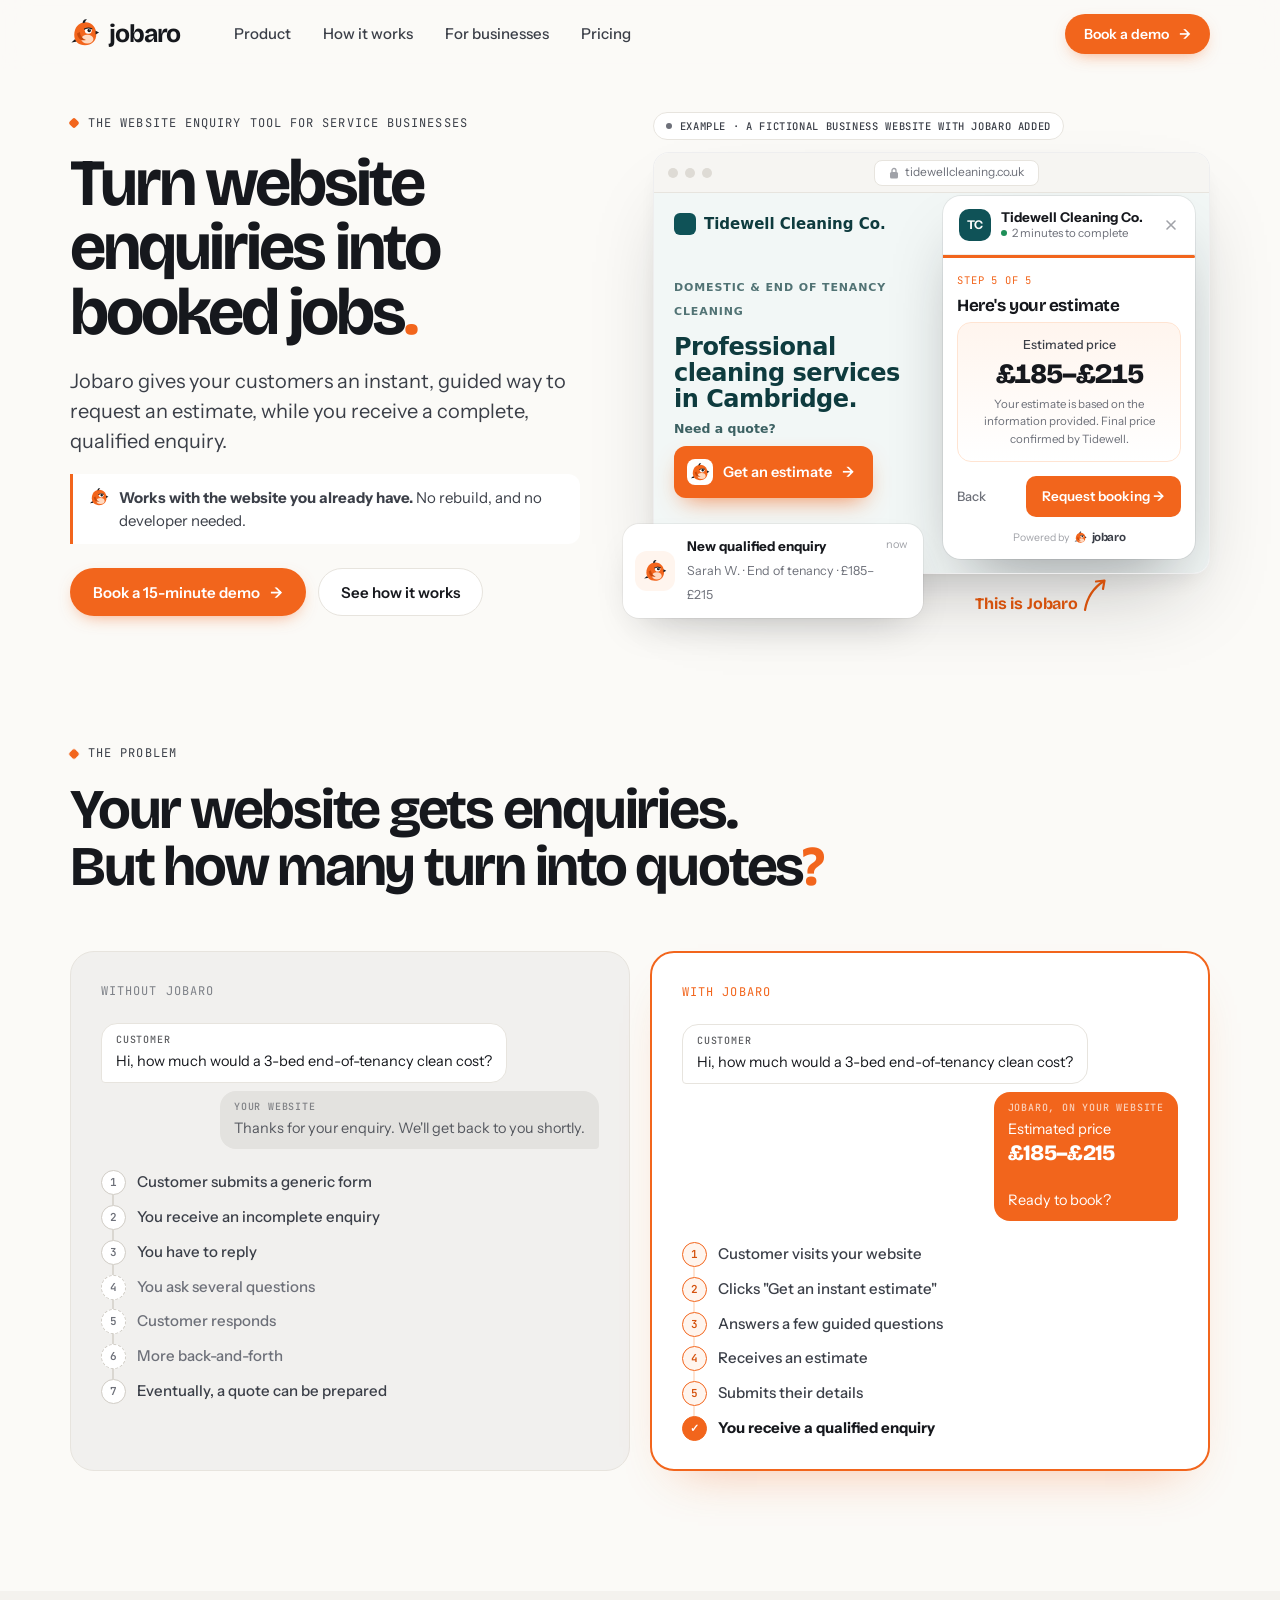
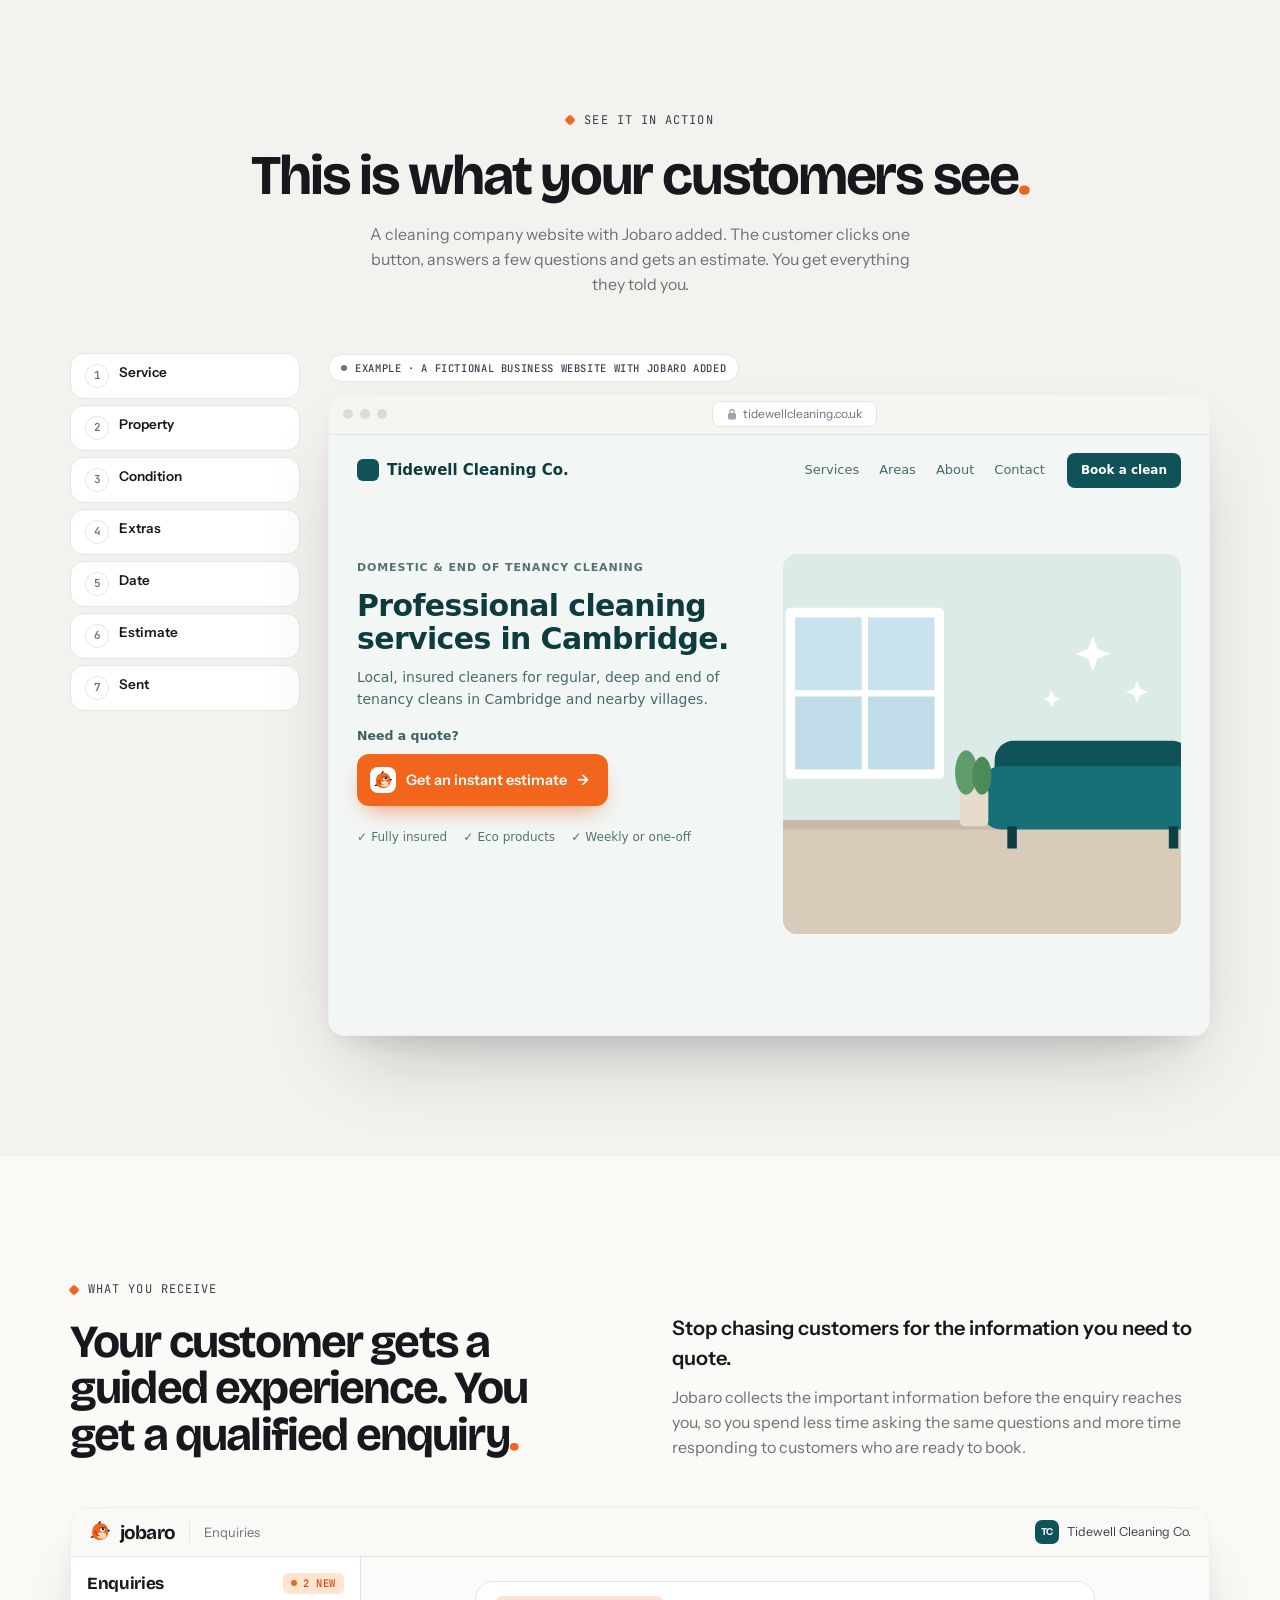
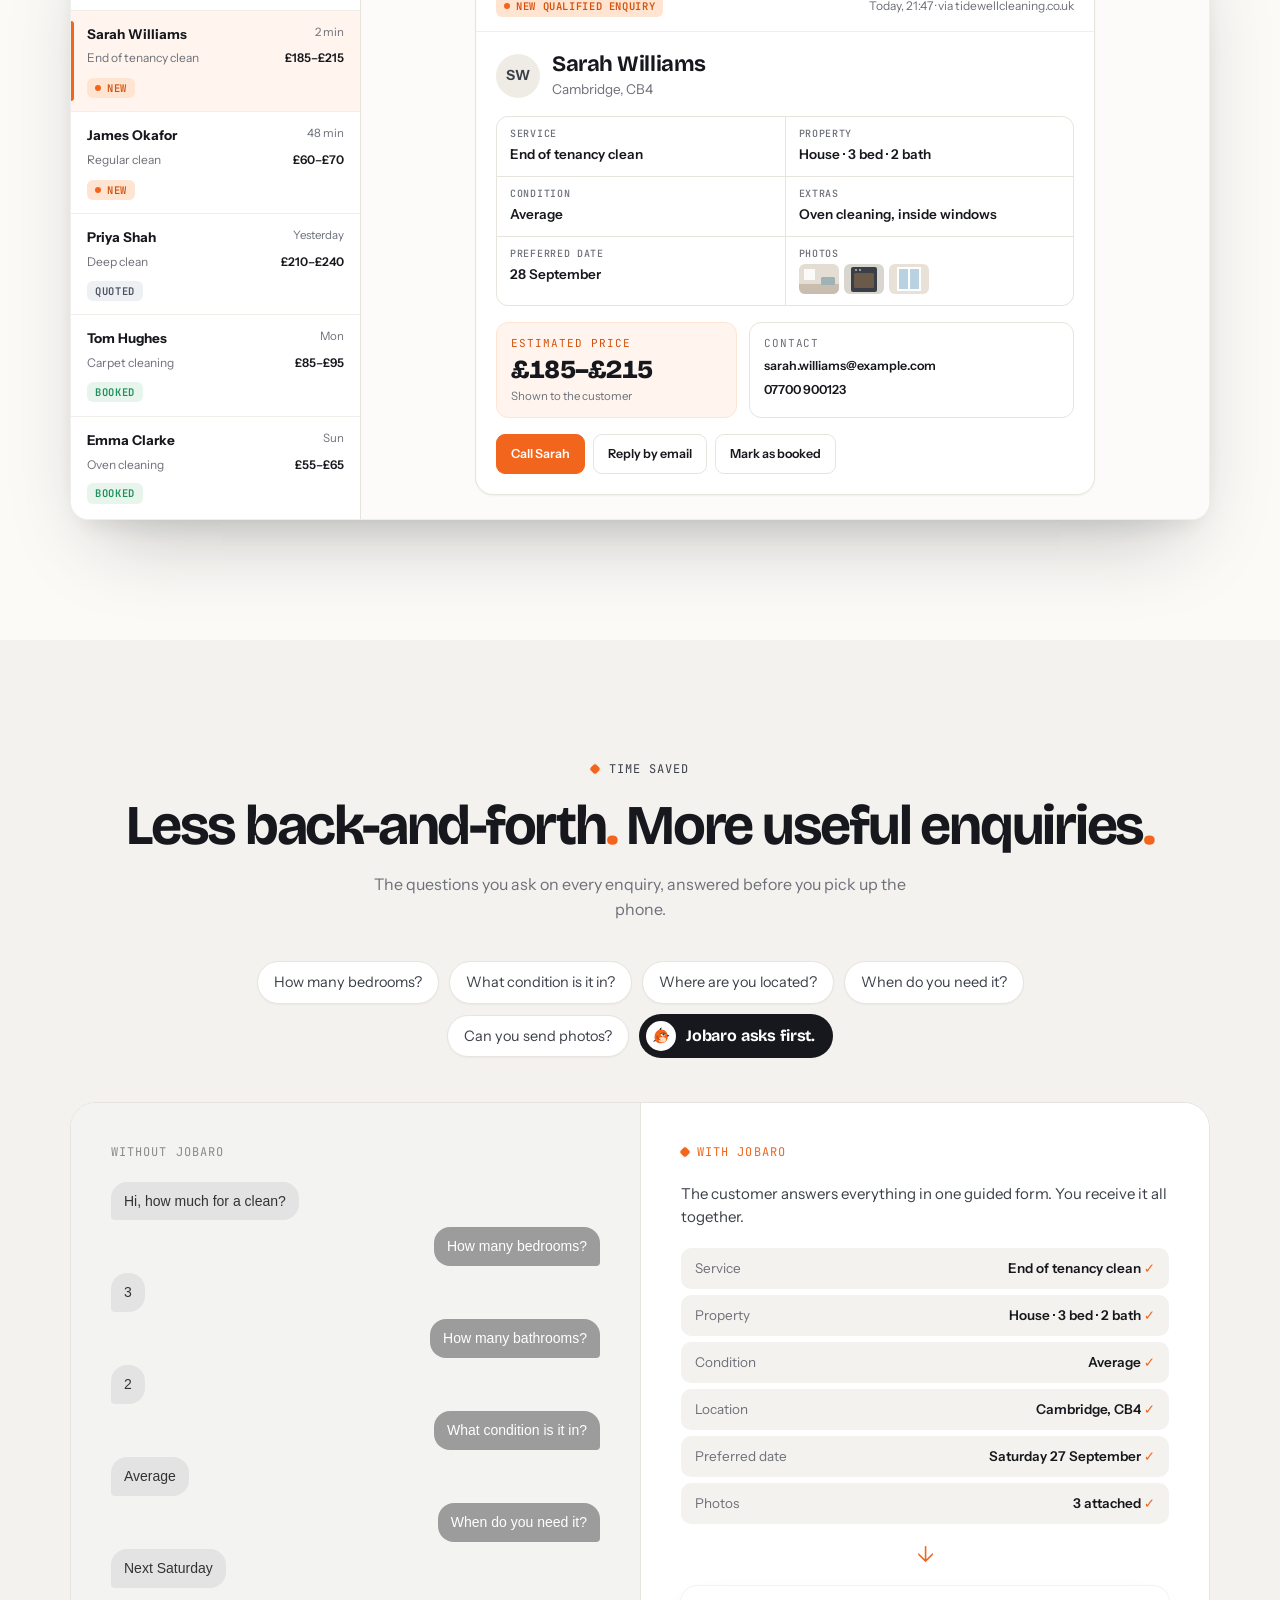
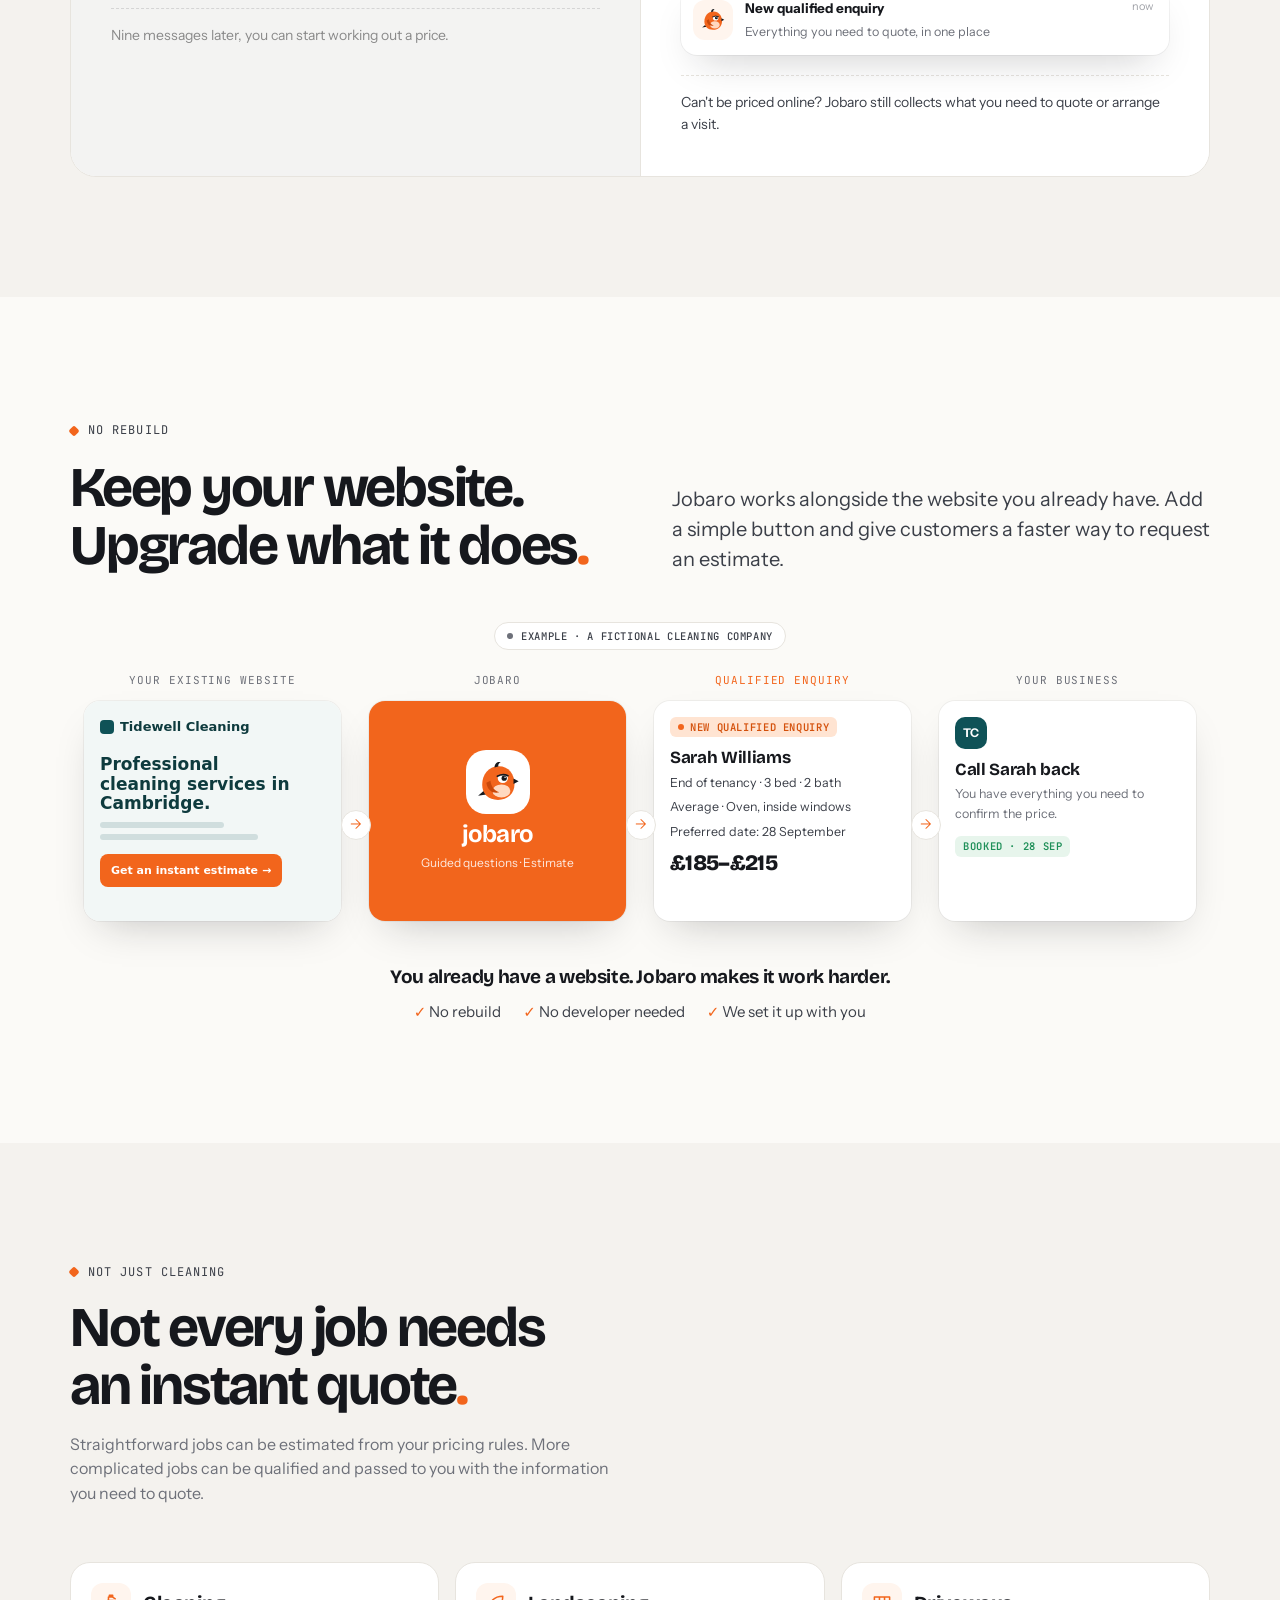
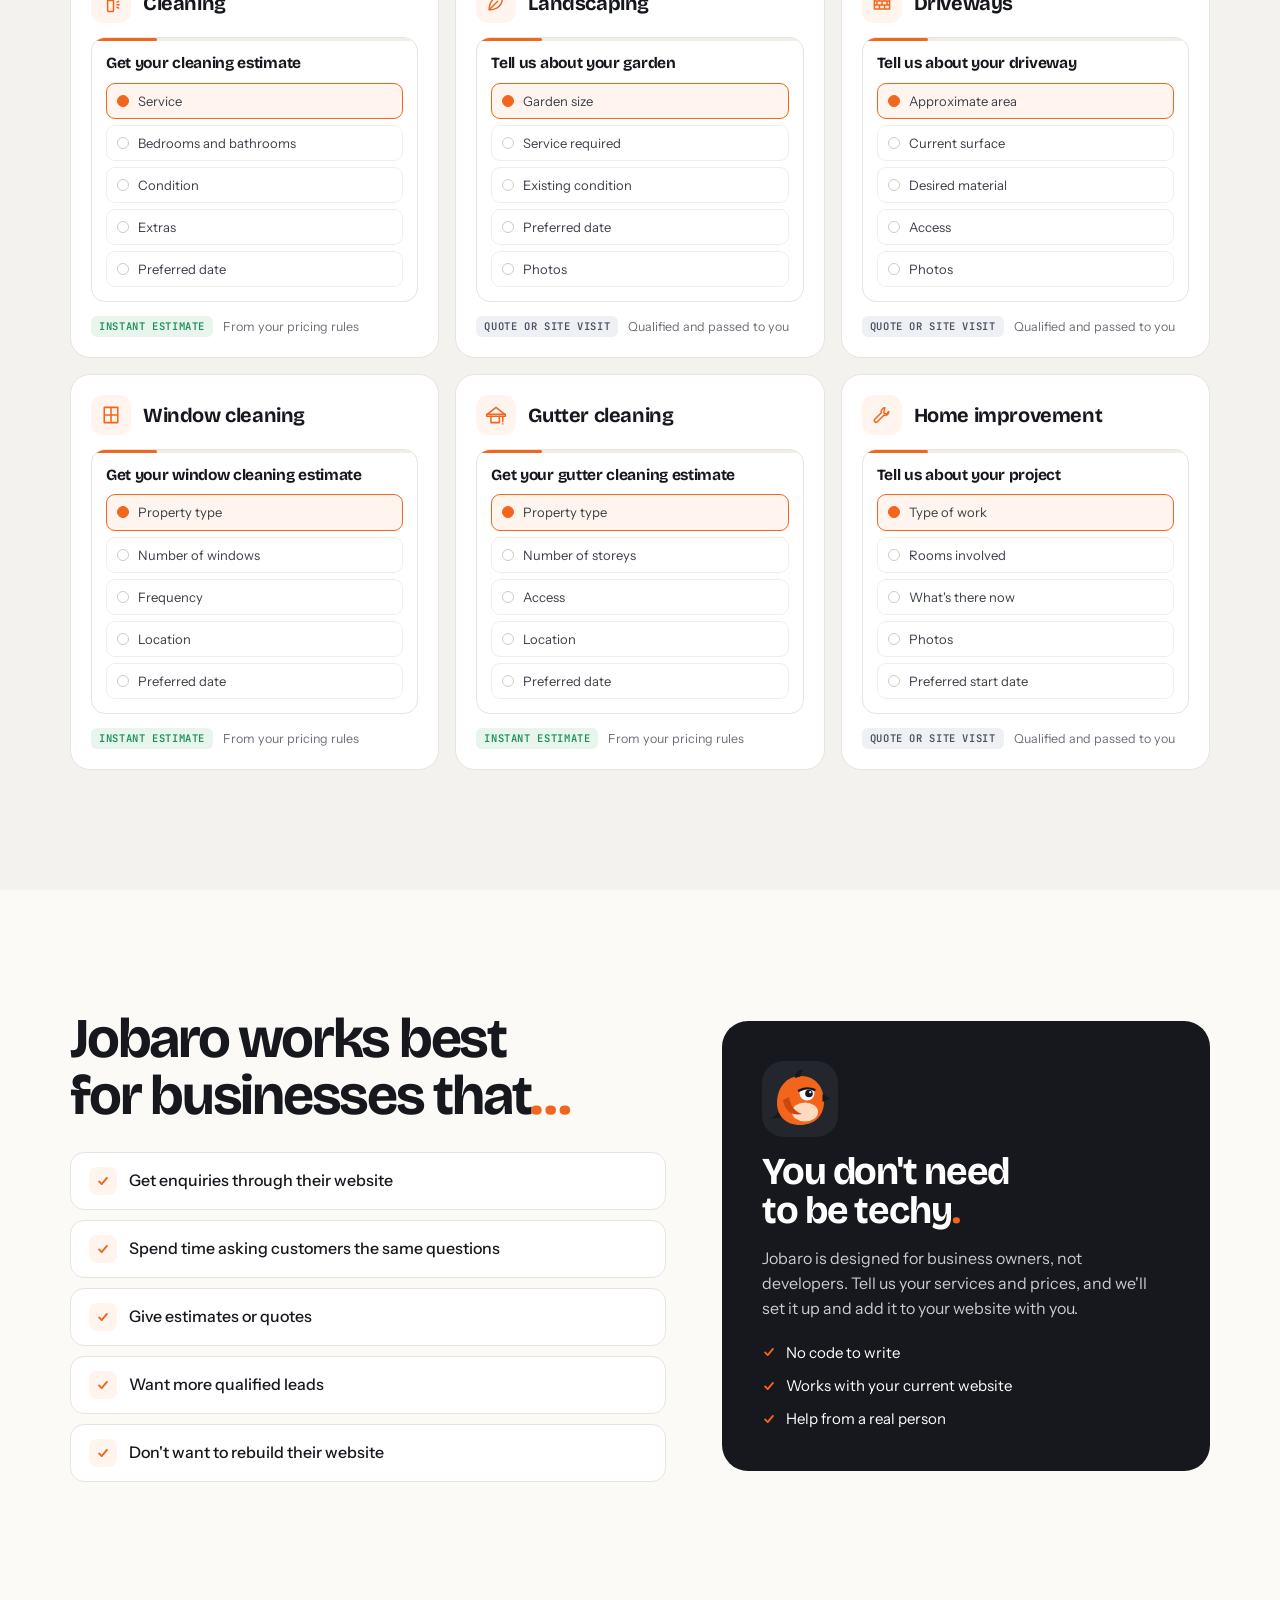
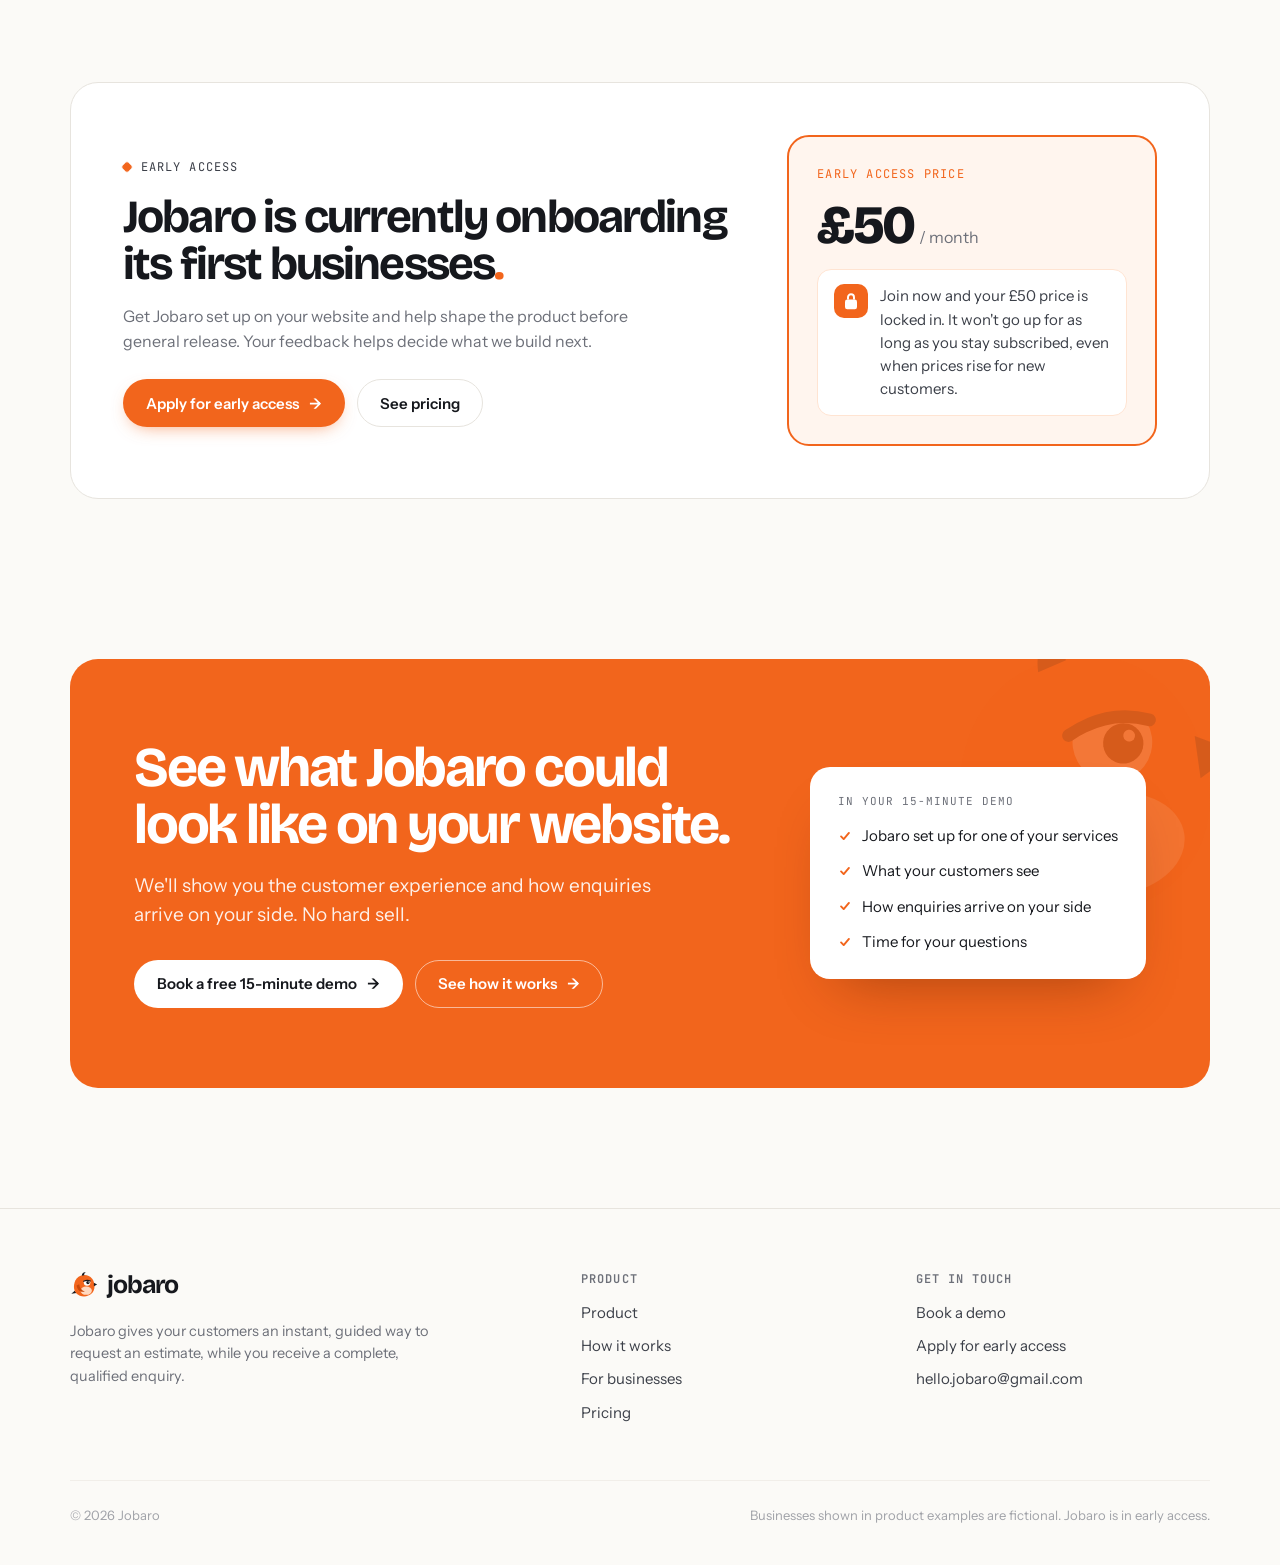
==== commit 1cd764f3: "Make the product the main selling point Home page now follows one story: the problem, the product in" ====
--- a/index.html
+++ b/index.html
@@ -14,7 +14,7 @@
 <meta charset="utf-8">
 <meta name="viewport" content="width=device-width, initial-scale=1, viewport-fit=cover">
 <title>jobaro</title>
-<meta name="description" content="Jobaro adds an instant quote button to your website. Customers get a price straight away, day or night, and you get the full job details by email.">
+<meta name="description" content="Jobaro gives your customers an instant, guided way to request an estimate, while you receive a complete, qualified enquiry. Works with the website you already have.">
 <link rel="icon" type="image/svg+xml" href="data:image/svg+xml,%3Csvg xmlns='http://www.w3.org/2000/svg' viewBox='0 0 64 64'%3E%3Cpath d='M11 45 L3 52 L15 50 Z' fill='%2316181D'/%3E%3Cpath d='M33 9 C48 9 56 21 56 35 C56 49 46 58 32 58 C18 58 9 49 9 36 C9 21 18 9 33 9Z' fill='%23F2651C'/%3E%3Cellipse cx='37' cy='45' rx='13' ry='9.5' fill='%23FFD9C0'/%3E%3Cpath d='M15 33 C17 45 25 49 34 47 C26 44 22 38 21 30 Z' fill='%23C9480A'/%3E%3Cpath d='M27 11 C27 5 31 2 36 3 C33 5 32 7 32.5 9.5 Z' fill='%2316181D'/%3E%3Ccircle cx='39' cy='26' r='7.5' fill='%23fff'/%3E%3Ccircle cx='41' cy='26.5' r='3.8' fill='%2316181D'/%3E%3Cpath d='M30.5 23.6 Q39 19.2 46.5 22.8 L46.5 16 L30.5 16 Z' fill='%23F2651C'/%3E%3Cpath d='M31 23.6 Q39 19.6 46.5 22.8' stroke='%2316181D' stroke-width='2.4' fill='none' stroke-linecap='round'/%3E%3Cpath d='M54.5 27 L62 31 L54.5 35 Z' fill='%2316181D'/%3E%3C/svg%3E">
 <link rel="preconnect" href="https://fonts.googleapis.com">
 <link rel="preconnect" href="https://fonts.gstatic.com" crossorigin>
@@ -562,7 +562,7 @@
 .f input:focus,.f select:focus,.f textarea:focus{outline:none;border-color:var(--or);background:#fff;box-shadow:0 0 0 4px rgba(242,101,28,.14)}
 .f .err{font-size:12.5px;color:#B3261E;min-height:0}
 .f.bad input{border-color:#D9534F}
-.form .btn{justify-content:center;height:54px;font-size:16px}
+.form .btn{justify-content:center;height:auto;min-height:54px;padding-block:12px;font-size:16px;white-space:normal;text-align:center}
 .form-fine{font-size:13px;color:var(--mute);text-align:center}
 .done{grid-column:1/-1;display:grid;gap:14px;justify-items:start;padding:10px 0}
 .done h3{font-size:28px}
@@ -749,10 +749,239 @@
 .gallery>*,.vers>*,.inds>*,.steps4>*,.costs>*,.hero-g>*,.split>*,.fb>*,.hw>*,.vs>*,.demo>*,.race>*,.cred>*,.paths>*,.foot-g>*,.eq>*,.est-stage>*{min-width:0}
 .ex-art .bf{width:100%}
 .px,.night-art>*{max-width:100%}
-.px .phone{flex:0 1 290px}
+.px .phone{flex:0 1 auto;width:290px;max-width:100%;min-width:0}
 .mail a,.foot ul a{overflow-wrap:anywhere}
 @container (max-width:420px){ .jb-launch{white-space:normal} .s-book{display:none} }
 @media (max-width:420px){.foot-g{grid-template-columns:1fr}}
+
+/* ============ PRODUCT-FIRST UPDATE ============ */
+.h2-sm{font-size:clamp(32px,3.6vw,46px)}
+/* mockups read as real product screenshots: no tilt, no desaturation, just a small "example" label */
+.ex{padding:0;border:0;background:none!important;overflow:visible;border-radius:0}
+.ex-art{transform:none;filter:none}
+.ex-art .bf{box-shadow:var(--shadow-lg)}
+.ex-cap{margin-bottom:12px;background:var(--paper)}
+.ex-night{padding:16px;border-radius:24px}
+@media (max-width:400px){.ex-night{padding:10px}.ex-night .toast{width:100%}}
+.s-need{font-size:12.5px;font-weight:600;opacity:.8;margin:-6px 0 8px}
+.s-drive .s-need,.s-land .s-need{font-family:ui-sans-serif,system-ui,sans-serif}
+
+/* hero */
+.hero-v{position:relative}
+.hero-toast{position:absolute;left:-30px;bottom:-4px;z-index:3;animation:rise .7s cubic-bezier(.2,.8,.2,1) 1.7s both}
+.hero-toast .toast{min-width:0;width:300px}
+.hero .ex-hero .ex-anno{--ap:96px}
+@media (max-width:900px){.hero-toast{position:static;margin-top:14px;display:flex;justify-content:center}.hero-toast .toast{width:min(340px,100%)}}
+
+/* problem comparison */
+.cmp{display:grid;grid-template-columns:1fr 1fr;gap:20px}
+.cmp-col{border-radius:24px;padding:30px;display:grid;gap:22px;align-content:start}
+.cmp-col.off{background:#F1F0EE;border:1px solid var(--line)}
+.cmp-col.on{background:var(--paper);border:2px solid var(--or);box-shadow:0 24px 50px -30px rgba(242,101,28,.45)}
+.cmp-col.off .ba-tag{color:#7D8087}
+.cmp-col.on .ba-tag{color:var(--or)}
+.cbs{display:grid;gap:8px}
+.cb{max-width:88%;padding:11px 14px;border-radius:16px;font-size:14.5px;line-height:1.4}
+.cb small{display:block;font:500 10px/1 var(--fm);letter-spacing:.08em;text-transform:uppercase;margin-bottom:6px;opacity:.7}
+.cb.c{background:#fff;border:1px solid var(--line);justify-self:start;border-bottom-left-radius:4px}
+.cb.w{background:#E3E2DF;color:#55585F;justify-self:end;border-bottom-right-radius:4px}
+.cb.j{background:var(--or);color:#fff;justify-self:end;border-bottom-right-radius:4px}
+.cb.j b{font:800 22px/1.1 var(--fd);letter-spacing:-.03em;display:block;margin:2px 0 4px}
+.chain{list-style:none;margin:0;padding:0;counter-reset:c}
+.chain li{position:relative;padding:0 0 13px 36px;font-size:15px;font-weight:500;color:var(--ink2);counter-increment:c;line-height:1.45}
+.chain li::before{content:counter(c);position:absolute;left:0;top:-1px;width:23px;height:23px;border-radius:50%;display:grid;place-items:center;font:600 11px/1 var(--fm);background:#fff;border:1.5px solid #CFCBC4;color:var(--mute)}
+.chain li::after{content:"";position:absolute;left:11px;top:24px;bottom:1px;width:2px;background:#DAD7D1}
+.chain li:last-child{padding-bottom:0}
+.chain li:last-child::after{display:none}
+.chain li.rep{color:var(--mute)}
+.chain li.rep::before{border-style:dashed}
+.on .chain li::before{background:var(--or50);border-color:var(--or);color:var(--ord)}
+.on .chain li::after{background:var(--or100)}
+.on .chain li.goal{color:var(--ink);font-weight:700}
+.on .chain li.goal::before{content:"✓";background:var(--or);color:#fff}
+@media (max-width:900px){.cmp{grid-template-columns:1fr}.cmp-col{padding:24px 20px}}
+
+/* animated demo */
+:root{--dh:600px}
+.demo-stage{display:grid;grid-template-columns:230px minmax(0,1fr);gap:28px;align-items:start}
+.demo-rail{display:grid;gap:6px;position:sticky;top:96px}
+.dr{appearance:none;-webkit-appearance:none;border:1px solid var(--line);background:var(--paper);border-radius:14px;padding:10px 14px;text-align:left;font:inherit;color:var(--ink);cursor:pointer;display:grid;grid-template-columns:24px minmax(0,1fr);column-gap:10px;align-items:center;transition:border-color .3s,background .3s,box-shadow .3s}
+.dr:hover{border-color:#D3CFC7}
+.dr i{grid-row:span 2;width:24px;height:24px;border-radius:50%;border:1.5px solid var(--line);display:grid;place-items:center;font:600 11px/1 var(--fm);font-style:normal;color:var(--mute);transition:.3s}
+.dr b{font-size:13.5px;font-weight:600;line-height:1.3}
+.dr{row-gap:1px}
+.dr span{line-height:1.3;font-size:12.5px;color:var(--mute);white-space:nowrap;overflow:hidden;text-overflow:ellipsis}
+.dr span:empty{display:none}
+.dr.on{border-color:var(--or);background:var(--or50);box-shadow:0 0 0 3px rgba(242,101,28,.1)}
+.dr.on i{border-color:var(--or);color:var(--or)}
+.dr.done i{background:var(--ink);border-color:var(--ink);color:#fff}
+.dr.done span{color:var(--ink2)}
+.demo-main{position:relative;min-width:0}
+.ex-demo .over{right:28px;bottom:26px}
+.ex-demo .bf-body:has(.over) .s-img{opacity:1}
+.ex-demo .s-hero{align-items:start;padding-top:48px}
+.ex-demo .s-img{height:380px}
+.ex-demo .wg{width:360px}
+.demo-over{transition:opacity .45s ease,transform .5s cubic-bezier(.2,.8,.2,1)}
+.demo-over.closed{opacity:0;transform:translateY(22px) scale(.96)}
+.wg-prog span{transition:width .6s cubic-bezier(.2,.8,.2,1)}
+.wg-body.swap{animation:swapIn .42s cubic-bezier(.2,.8,.2,1)}
+@keyframes swapIn{from{opacity:0;transform:translateX(16px)}to{opacity:1;transform:none}}
+.wg-next{transition:transform .18s,filter .18s}
+.wg-next.tap{transform:scale(.94);filter:brightness(.9)}
+.chip,.slot,.opt{transition:border-color .3s,background .3s,box-shadow .3s,color .3s}
+.wg-body.pending .sel{border-color:var(--line)!important;background:#fff!important;box-shadow:none!important;color:inherit!important}
+.wg-body.pending .opt.sel .rd{border-color:#CFCBC4;background:transparent}
+.wg-body.pending .opt.sel .rd::after,.wg-body.pending .chip.sel::before{display:none}
+.wg-ready{text-align:center;font-weight:600;font-size:13.5px;margin-top:12px}
+.wg-sent{text-align:center;display:grid;justify-items:center;gap:10px;padding:26px 6px 22px}
+.wg-sent .okc{width:56px;height:56px;border-radius:50%;background:var(--ok50);color:var(--ok);display:grid;place-items:center;animation:wgIn .5s cubic-bezier(.2,.8,.2,1)}
+.wg-sent .okc svg{width:24px;height:24px}
+.wg-sent b{font:700 19px/1.2 var(--fd);letter-spacing:-.02em;max-width:15em}
+.wg-sent p{font-size:13.5px;color:var(--mute);max-width:22em}
+.demo-toast{position:absolute;left:24px;bottom:24px;z-index:4;display:grid;gap:6px;opacity:0;transform:translateY(14px);transition:opacity .5s,transform .5s cubic-bezier(.2,.8,.2,1);pointer-events:none}
+.demo-toast.show{opacity:1;transform:none}
+.demo-toast .toast{min-width:0;width:310px}
+.demo-side{font:500 10.5px/1 var(--fm);letter-spacing:.08em;text-transform:uppercase;color:var(--or);padding-left:6px;order:-1}
+@media (max-width:900px){
+  .demo-stage{grid-template-columns:1fr;gap:16px}
+  .demo-rail{position:static;display:flex;flex-wrap:wrap;gap:6px}
+  .dr{display:flex;gap:7px;padding:7px 11px 7px 8px;border-radius:999px}
+  .dr i{width:20px;height:20px;font-size:10px}
+  .dr b{font-size:12.5px}
+  .dr span{display:none}
+  .demo-toast{position:static;margin-top:14px;justify-items:center}
+  .demo-toast .toast{width:min(340px,100%)}
+}
+@media (max-width:560px){:root{--dh:560px}}
+@container (max-width:700px){ .ex-demo .over{left:12px;right:12px;bottom:12px} .ex-demo .wg{width:100%} .ex-demo .s-hero{padding-top:18px} }
+@media (max-width:620px){.ix-f li:nth-child(n+4){display:none}.ix-f::after{content:"+ 2 more questions";font-size:12px;color:var(--mute);padding:2px 2px 0}}
+
+/* business side: enquiries view */
+.app-wrap{container-type:inline-size;max-width:100%}
+.app{display:grid;grid-template-columns:290px minmax(0,1fr);background:#fff;border-radius:18px;overflow:hidden;box-shadow:var(--shadow-lg);border:1px solid rgba(22,24,29,.07);text-align:left}
+.app-top{grid-column:1/-1;display:flex;align-items:center;gap:14px;padding:12px 18px;border-bottom:1px solid var(--line);background:#FAF9F6}
+.app-top .logo{font-size:19px}
+.app-crumb{font-size:13px;color:var(--mute);padding-left:14px;border-left:1px solid var(--line)}
+.app-top small{margin-left:auto;display:flex;align-items:center;gap:8px;font-size:12.5px;color:var(--ink2);white-space:nowrap}
+.app-list{border-right:1px solid var(--line);min-width:0}
+.app-lh{padding:16px;display:flex;justify-content:space-between;align-items:center}
+.app-lh b{font:700 17px/1 var(--fd);letter-spacing:-.02em}
+.eq-i{padding:13px 16px;border-top:1px solid var(--line2);display:grid;gap:5px;position:relative}
+.eq-i.on{background:var(--or50)}
+.eq-i.on::before{content:"";position:absolute;left:0;top:10px;bottom:10px;width:3px;border-radius:0 3px 3px 0;background:var(--or)}
+.eq-ir,.eq-is{display:flex;justify-content:space-between;gap:8px}
+.eq-ir b{font-size:13.5px}
+.eq-ir small{color:var(--mute);font-size:11.5px;white-space:nowrap}
+.eq-is{font-size:12px;color:var(--mute)}
+.eq-is b{color:var(--ink);font-weight:600;white-space:nowrap}
+.app-det{padding:24px;min-width:0;background:#FCFBF9;display:grid;justify-items:center}
+.app-det .qe{box-shadow:0 1px 2px rgba(22,24,29,.05);border:1px solid var(--line);max-width:620px}
+@container (max-width:760px){.app{grid-template-columns:1fr}.app-list{display:none}.app-det{padding:12px}.app-crumb{display:none}}
+.qe{background:#fff;border-radius:18px;box-shadow:var(--shadow-md);overflow:hidden;max-width:520px;width:100%;text-align:left}
+.qe-h{display:flex;justify-content:space-between;align-items:center;gap:10px;flex-wrap:wrap;padding:14px 20px;border-bottom:1px solid var(--line2)}
+.qe-h small{color:var(--mute);font-size:12px}
+.qe-b{padding:20px;display:grid;gap:16px}
+.qe-who{display:flex;gap:12px;align-items:center}
+.qe-who .av{width:44px;height:44px;border-radius:50%;background:var(--sand2);display:grid;place-items:center;font-weight:700;font-size:14px;color:var(--ink2);flex:none}
+.qe-who b{font:700 22px/1.1 var(--fd);letter-spacing:-.02em;display:block}
+.qe-who span{font-size:13.5px;color:var(--mute)}
+.qe-g{display:grid;grid-template-columns:repeat(2,minmax(0,1fr));gap:1px;background:var(--line);border:1px solid var(--line);border-radius:12px;overflow:hidden}
+.qe-g>div{background:#fff;padding:11px 13px;display:grid;gap:4px;min-width:0;align-content:start}
+.qe-g span{font:500 10px/1.2 var(--fm);letter-spacing:.07em;text-transform:uppercase;color:var(--mute)}
+.qe-g b{font-size:13.5px;font-weight:600}
+.qe-ph{display:flex;gap:5px}
+.qe-ph .pt{width:40px;height:30px;border-radius:6px;overflow:hidden;display:block}
+.qe-ph .pt svg{width:100%;height:100%;display:block}
+.qe-f{display:grid;grid-template-columns:minmax(0,.85fr) minmax(0,1.15fr);gap:12px}
+.rules tr.grp td{text-align:left}
+.qe-est{background:var(--or50);border:1px solid var(--or100);border-radius:12px;padding:12px 14px;display:grid;gap:4px}
+.qe-est b{font:800 26px/1.05 var(--fd);letter-spacing:-.03em;font-variant-numeric:tabular-nums;white-space:nowrap}
+.qe-est small{font-size:11.5px;color:var(--mute)}
+.qe-con{border:1px solid var(--line);border-radius:12px;padding:12px 14px;display:grid;gap:4px;min-width:0;align-content:start}
+.qe-con b{font-size:12.5px;font-weight:600;overflow-wrap:anywhere}
+.qe-act{display:flex;gap:8px;flex-wrap:wrap}
+.d-btn{padding:9px 14px;border-radius:9px;border:1px solid var(--line);font-weight:600;font-size:12.5px;white-space:nowrap}
+.d-btn.o{background:var(--or);border-color:var(--or);color:#fff}
+@media (max-width:520px){.qe-g,.qe-f{grid-template-columns:1fr}.qe-b{padding:16px}}
+
+/* questions Jobaro asks first */
+.asks{display:flex;flex-wrap:wrap;gap:10px;justify-content:center;align-items:center;margin:-16px auto 44px;max-width:900px}
+.ask{background:#fff;border:1px solid var(--line);border-radius:999px;padding:9px 16px;font-size:14.5px;color:var(--ink2);box-shadow:0 1px 2px rgba(22,24,29,.04)}
+.ask-then{display:inline-flex;align-items:center;gap:10px;background:var(--ink);color:#fff;border-radius:999px;padding:7px 18px 7px 7px;font:700 16px/1 var(--fd);letter-spacing:-.01em}
+.ask-then .bird-chip{width:30px;height:30px;border-radius:50%;background:#fff;display:grid;place-items:center}
+.ba .sms{gap:7px}
+
+/* existing website pipeline */
+.pipe{display:grid;grid-template-columns:repeat(4,minmax(0,1fr));margin-top:22px}
+.pn{display:grid;gap:12px;align-content:start;position:relative;padding:0 14px}
+.pn .label{text-align:center}
+.pn-box{height:220px;border-radius:16px;background:#fff;box-shadow:var(--shadow-md);overflow:hidden;position:relative}
+.pn+.pn::before{content:"→";position:absolute;left:-14px;top:138px;width:28px;height:28px;border-radius:50%;background:var(--paper);border:1px solid var(--line);color:var(--or);display:grid;place-items:center;font-size:14px;z-index:2}
+.pn-btn{display:inline-block;margin-top:14px;background:var(--or);color:#fff;font-size:11px;font-weight:600;padding:8px 11px;border-radius:8px}
+.pn-jb{background:var(--or);display:grid;place-items:center;align-content:center;gap:8px;color:#fff;text-align:center}
+.pn-jb .bchip{width:64px;height:64px;border-radius:20px;background:#fff;display:grid;place-items:center}
+.pn-jb b{font:700 24px/1 var(--fd);letter-spacing:-.04em}
+.pn-jb small{font-size:12px;opacity:.85}
+.pn-q,.pn-biz{padding:16px;display:grid;gap:5px;align-content:start;font-size:12.5px;color:var(--ink2)}
+.pn-q b,.pn-biz b{font:700 17px/1.15 var(--fd);letter-spacing:-.02em;color:var(--ink);margin-top:6px}
+.pn-q .pill,.pn-biz .pill{justify-self:start}
+.pn-q em{font:800 22px/1 var(--fd);font-style:normal;letter-spacing:-.03em;color:var(--ink);margin-top:6px}
+.pn-biz span:not(.pill):not(.wg-av){color:var(--mute)}
+.pn-biz .pill{margin-top:8px}
+.pipe-note{display:flex;flex-wrap:wrap;gap:10px 22px;justify-content:center;align-items:center;margin-top:44px;font-size:15px;color:var(--ink2)}
+.pipe-note b{font:700 19px/1.3 var(--fd);letter-spacing:-.02em;color:var(--ink);flex-basis:100%;text-align:center}
+.pipe-note span::before{content:"✓  ";color:var(--or);font-weight:700}
+@media (max-width:900px){.pipe{grid-template-columns:1fr;max-width:380px;margin-inline:auto}.pn{padding:0}.pn+.pn{padding-top:44px}.pn+.pn::before{content:"↓";left:50%;top:6px;transform:translateX(-50%)}.pn-box{height:auto;min-height:170px}.pn-jb{min-height:150px}}
+
+/* industries */
+.inx{display:grid;grid-template-columns:repeat(3,minmax(0,1fr));gap:16px}
+.ix{background:var(--paper);border:1px solid var(--line);border-radius:20px;padding:20px;display:grid;gap:14px;align-content:start}
+.ix-h{display:flex;align-items:center;gap:12px}
+.ix-h .ind-ic{width:40px;height:40px;border-radius:12px}
+.ix-h h3{font-size:20px;letter-spacing:-.02em}
+.ix-w{border:1px solid var(--line);border-radius:14px;overflow:hidden;background:#fff}
+.ix-t{padding:13px 14px 10px;font:700 15.5px/1.2 var(--fd);letter-spacing:-.02em}
+.ix-f{list-style:none;margin:0;padding:0 14px 14px;display:grid;gap:6px}
+.ix-f li{display:flex;align-items:center;gap:9px;font-size:13px;color:var(--ink2);padding:7px 10px;border:1px solid var(--line2);border-radius:9px}
+.ix-f li i{width:12px;height:12px;border-radius:50%;border:1.5px solid #CFCBC4;flex:none}
+.ix-f li.d{border-color:var(--or);background:var(--or50)}
+.ix-f li.d i{border-color:var(--or);background:var(--or)}
+.ix-o{display:flex;align-items:center;gap:10px;flex-wrap:wrap;font-size:12.5px;color:var(--mute)}
+@media (max-width:1000px){.inx{grid-template-columns:repeat(2,minmax(0,1fr))}}
+@media (max-width:620px){.inx{grid-template-columns:1fr}}
+
+/* who it's for */
+.who{display:grid;grid-template-columns:1.1fr .9fr;gap:56px;align-items:center}
+.checks{list-style:none;padding:0;margin:28px 0 0;display:grid;gap:10px}
+.checks li{display:flex;gap:12px;align-items:center;padding:14px 18px;background:var(--paper);border:1px solid var(--line);border-radius:14px;font-weight:500;font-size:16px}
+.ck{width:28px;height:28px;border-radius:8px;background:var(--or50);color:var(--or);display:grid;place-items:center;flex:none}
+.techy{background:var(--ink);color:#fff;border-radius:26px;padding:40px;display:grid;gap:16px;align-content:start}
+.techy-b{width:76px;height:76px;border-radius:22px;background:#23262D;display:grid;place-items:center}
+.techy-b svg{animation:bob 4s ease-in-out infinite}
+.techy h3{font-size:clamp(28px,3.2vw,38px);color:#fff}
+.techy p{color:#C9CBD1;font-size:16px}
+.techy ul{list-style:none;padding:0;margin:4px 0 0;display:grid;gap:10px;font-size:15px}
+.techy li{display:flex;gap:10px;align-items:center}
+.techy li svg{color:var(--or)}
+@media (max-width:900px){.who{grid-template-columns:1fr;gap:32px}.techy{padding:28px 22px}}
+
+/* early access */
+.ea{display:grid;grid-template-columns:1.25fr .75fr;gap:48px;align-items:center;background:var(--paper);border:1px solid var(--line);border-radius:28px;padding:52px}
+.ea .h2{font-size:clamp(30px,3.6vw,46px)}
+.ea-card{background:var(--or50);border:2px solid var(--or);border-radius:22px;padding:28px;display:grid;gap:16px}
+.ea-card .plan-n{color:var(--or)}
+.ea-card .plan-p b{font:800 54px/1 var(--fd);letter-spacing:-.05em}
+@media (max-width:900px){.ea{grid-template-columns:1fr;gap:28px;padding:28px 20px}}
+
+/* final CTA card */
+.cta{align-items:center}
+.cta p{max-width:30em}
+.cta-card{position:relative;z-index:1;background:#fff;color:var(--ink);border-radius:20px;padding:26px 28px;display:grid;gap:14px;min-width:290px;box-shadow:0 30px 60px -30px rgba(80,25,0,.45)}
+.cta-card ul{list-style:none;padding:0;margin:0;display:grid;gap:12px;font-size:15px}
+.cta-card li{display:flex;gap:10px;align-items:center}
+.cta-card li svg{color:var(--or);flex:none}
+@media (max-width:900px){.cta-card{min-width:0}}
 </style>
 </head>
 <body>
@@ -783,7 +1012,7 @@
       <a href="#for-businesses" data-r="for-businesses">For businesses</a>
       <a href="#pricing" data-r="pricing">Pricing</a>
     </nav>
-    <a class="btn btn-or btn-sm nav-cta" href="#get-early-access">Get early access <em>→</em></a>
+    <a class="btn btn-or btn-sm nav-cta" href="#book-a-demo">Book a demo <em>→</em></a>
     <button class="burger" id="burger" aria-label="Open menu" aria-expanded="false" aria-controls="mnav"><span></span><span></span><span></span></button>
   </div>
   <div class="mnav" id="mnav"><div><nav class="wrap" aria-label="Mobile">
@@ -791,7 +1020,7 @@
     <a class="ml" href="#how-it-works" data-r="how-it-works">How it works</a>
     <a class="ml" href="#for-businesses" data-r="for-businesses">For businesses</a>
     <a class="ml" href="#pricing" data-r="pricing">Pricing</a>
-    <a class="btn btn-or" href="#get-early-access">Get early access <em>→</em></a>
+    <a class="btn btn-or" href="#book-a-demo">Book a 15-minute demo <em>→</em></a>
   </nav></div></div>
 </header>
 
@@ -838,14 +1067,14 @@
 function BrowserFrame({ url, body, h = "520px", cls = "", label = "" }) {
   return `<div class="bf ${cls}" role="img" aria-label="${label}"><div class="bf-bar"><i></i><i></i><i></i><div class="bf-url">${LOCK}<span>${url}</span></div></div><div class="bf-body" style="--h:${h}">${body}</div></div>`;
 }
-/* Example: wraps any mockup so it reads as an illustration, not part of this site */
-function Example(art, { cap = "Example · how Jobaro looks on a customer's website", anno = "This is Jobaro", cls = "" } = {}) {
+/* Example: a small label so fictional businesses are never mistaken for real ones */
+function Example(art, { cap = "Example · a fictional business website with Jobaro added", anno = "This is Jobaro", cls = "" } = {}) {
   return `<figure class="ex ${cls}"><figcaption class="ex-cap">${cap}</figcaption><div class="ex-art">${art}</div>${anno ? `<div class="ex-anno" aria-hidden="true"><span>${anno}</span>${ANNO_ARROW}</div>` : ""}</figure>`;
 }
 function PhoneArt(phone) {
   return `<div class="px"><span class="px-anno" aria-hidden="true">This is Jobaro <span class="r">→</span><span class="d">↓</span></span>${phone}</div>`;
 }
-function Launcher(text = "Get a quote", press = false) {
+function Launcher(text = "Get an instant estimate", press = false) {
   return `<span class="jb-launch ${press ? "press" : ""}"><span class="bird-chip">${B(20)}</span><span>${text}</span>${ARROW}</span>`;
 }
 const BIZ = {
@@ -856,12 +1085,12 @@
 };
 function Site(kind, { launcher = true, press = false, cta, anno = false } = {}) {
   const d = {
-    clean: { cls: "s-clean", name: "Tidewell Cleaning Co.", links: ["Services", "Areas", "About", "Contact"], book: "Book a clean", eyebrow: "Cambridge · Domestic &amp; end of tenancy", h: "Spotless homes across Cambridge.", p: "Local, insured cleaners for regular, deep and end of tenancy cleans in Cambridge and nearby villages.", cta: "Get an instant quote", trust: ["Fully insured", "Eco products", "Weekly or one-off"], img: Scene.clean() },
-    land: { cls: "s-land", name: "Fernmoor Gardens", links: ["Our work", "Services", "About", "Contact"], book: "Call us", eyebrow: "Landscaping · South Cambridgeshire", h: "Gardens built to be lived in.", p: "Patios, turf, fencing and planting, designed and built by a small local team.", cta: "Get a landscaping quote", trust: ["Free site visits", "Local team", "Design &amp; build"], img: Scene.garden() },
-    drive: { cls: "s-drive", name: "Stonebeck Driveways", links: ["Driveways", "Patios", "Gallery", "Contact"], book: "Call us", eyebrow: "Block paving · Resin · Tarmac", h: "Driveways that last.", p: "Block paving, resin bound and tarmac driveways across Cambridgeshire.", cta: "Get a quote", trust: ["Written guarantee", "Free design advice"], img: Scene.drive() },
-    win: { cls: "s-win", name: "Paneworth Windows", links: ["Windows", "Doors", "Conservatories", "Contact"], book: "Showroom", eyebrow: "Windows &amp; doors · Supply and fit", h: "Warmer, quieter, better-looking homes.", p: "uPVC, aluminium and timber windows and doors, fitted by our own installers.", cta: "Get a quote", trust: ["FENSA registered", "Own installers"], img: Scene.windows() }
+    clean: { cls: "s-clean", name: "Tidewell Cleaning Co.", links: ["Services", "Areas", "About", "Contact"], book: "Book a clean", eyebrow: "Domestic &amp; end of tenancy cleaning", h: "Professional cleaning services in Cambridge.", p: "Local, insured cleaners for regular, deep and end of tenancy cleans in Cambridge and nearby villages.", cta: "Get an instant estimate", trust: ["Fully insured", "Eco products", "Weekly or one-off"], img: Scene.clean() },
+    land: { cls: "s-land", name: "Fernmoor Gardens", links: ["Our work", "Services", "About", "Contact"], book: "Call us", eyebrow: "Landscaping · South Cambridgeshire", h: "Gardens built to be lived in.", p: "Patios, turf, fencing and planting, designed and built by a small local team.", cta: "Tell us about your garden", trust: ["Free site visits", "Local team", "Design &amp; build"], img: Scene.garden() },
+    drive: { cls: "s-drive", name: "Stonebeck Driveways", links: ["Driveways", "Patios", "Gallery", "Contact"], book: "Call us", eyebrow: "Block paving · Resin · Tarmac", h: "Driveways that last.", p: "Block paving, resin bound and tarmac driveways across Cambridgeshire.", cta: "Get an estimate", trust: ["Written guarantee", "Free design advice"], img: Scene.drive() },
+    win: { cls: "s-win", name: "Paneworth Windows", links: ["Windows", "Doors", "Conservatories", "Contact"], book: "Showroom", eyebrow: "Windows &amp; doors · Supply and fit", h: "Warmer, quieter, better-looking homes.", p: "uPVC, aluminium and timber windows and doors, fitted by our own installers.", cta: "Start your estimate", trust: ["FENSA registered", "Own installers"], img: Scene.windows() }
   }[kind];
-  const btn = launcher ? (anno ? `<span class="lw">${Launcher(cta || d.cta, press)}<span class="anno-in">This is Jobaro</span></span>` : Launcher(cta || d.cta, press)) : "";
+  const btn = launcher ? `<div class="s-need">Need a quote?</div>` + (anno ? `<span class="lw">${Launcher(cta || d.cta, press)}<span class="anno-in">This is Jobaro</span></span>` : Launcher(cta || d.cta, press)) : "";
   return `<div class="site ${d.cls}">
     <div class="s-nav"><b class="s-logo"><span class="s-mark"></span>${d.name}</b><span class="s-links">${d.links.map(l => `<i>${l}</i>`).join("")}</span><span class="s-book">${d.book}</span></div>
     <div class="s-hero"><div class="s-copy"><small>${d.eyebrow}</small><h3>${d.h}</h3><p>${d.p}</p>${btn}<div class="s-trust">${d.trust.map(t => `<span>${t}</span>`).join("")}</div></div><div class="s-img">${d.img}</div></div>
@@ -872,7 +1101,7 @@
   const total = o.total || 5;
   const pct = o.step ? Math.round((o.step / total) * 100) : 100;
   return `<div class="wg ${o.cls || ""}">
-    <div class="wg-top"><span class="wg-av" style="background:${b.col}">${b.ini}</span><div class="wg-biz"><b>${b.biz}</b><small>${o.sub || "Instant quote"}</small></div><span class="wg-x">${X}</span></div>
+    <div class="wg-top"><span class="wg-av" style="background:${b.col}">${b.ini}</span><div class="wg-biz"><b>${b.biz}</b><small>${o.sub || "2 minutes to complete"}</small></div><span class="wg-x">${X}</span></div>
     <div class="wg-prog"><span style="width:${pct}%"></span></div>
     <div class="wg-body">${o.step ? `<div class="wg-step">Step ${o.step} of ${total}</div>` : o.stepLabel ? `<div class="wg-step">${o.stepLabel}</div>` : ""}${o.title ? `<div class="wg-title">${o.title}</div>` : ""}${o.q ? `<div class="wg-q">${o.q}</div>` : ""}${o.body || ""}</div>
     ${o.noFoot ? "" : `<div class="wg-foot">${o.step === 1 || o.noBack ? "<span></span>" : `<span class="wg-back">Back</span>`}<span class="wg-next">${o.next || "Continue"} ${ARROW}</span></div>`}
@@ -882,73 +1111,124 @@
 const Opts = (list, sel = 0) => `<div class="opts">${list.map((t, i) => { const [l, s] = Array.isArray(t) ? t : [t]; return `<div class="opt ${i === sel ? "sel" : ""}"><span class="rd"></span><span>${l}</span>${s ? `<small>${s}</small>` : ""}</div>`; }).join("")}</div>`;
 const Chips = (list, sel = []) => `<div class="chips">${list.map((t, i) => `<span class="chip ${sel.includes(i) ? "sel" : ""}">${t}</span>`).join("")}</div>`;
 const Ctr = (l, v) => `<div class="ctr"><span>${l}</span><span class="ctr-c"><span>−</span>${v}<span class="p">+</span></span></div>`;
-const Est = (lines = true) => `<div class="est"><div class="est-lbl">Your price range</div><div class="est-price" data-range="165,195">£165–£195</div><div class="est-note">From Tidewell's own prices. Final price confirmed by the business.</div>${lines ? `<ul class="est-lines"><li><span>End of tenancy · 2 bed house</span><span>included</span></li><li><span>Oven clean</span><span>added</span></li><li><span>Inside windows</span><span>added</span></li></ul>` : ""}</div>`;
+const Est = (lines = true) => `<div class="est"><div class="est-lbl">Estimated price</div><div class="est-price" data-range="185,215">£185–£215</div><div class="est-note">Your estimate is based on the information provided. Final price confirmed by Tidewell.</div>${lines ? `<ul class="est-lines"><li><span>End of tenancy · 3 bed house</span><span>included</span></li><li><span>Oven cleaning</span><span>added</span></li><li><span>Inside windows</span><span>added</span></li></ul>` : ""}</div>`;
 const Photos = (kind = "clean") => {
   const p = kind === "clean" ? [Scene.room(), Scene.oven(), Scene.win()] : kind === "drive" ? [Scene.patch("#8E8A84", "#6F6B66"), Scene.patch("#A19E97", "#7C7872"), Scene.patch("#7E8A6E", "#8E8A84")] : [Scene.patch("#8DB474", "#7AA85F"), Scene.patch("#A5B68E", "#D8CDBA"), Scene.patch("#6E9A5C", "#5B8F52")];
   return `<div class="photos">${p.map(s => `<div class="pt">${s}</div>`).join("")}<div class="pt add">+</div></div>`;
 };
-/* The email a business receives for each enquiry */
-function MailCard() {
-  return `<div class="mc" role="img" aria-label="Example email from Jobaro with a new quote request from Sarah Williams">
-    <div class="mc-top"><span class="ic">${B(22)}</span><div><b>Jobaro</b><span>to bookings@tidewellcleaning.co.uk</span></div><small>Today, 21:47</small></div>
-    <div class="mc-sub">New quote request: End of tenancy clean</div>
-    <div class="mc-b">
-      <dl class="kv"><dt>Name</dt><dd>Sarah Williams</dd><dt>Phone</dt><dd>07700 900123</dd><dt>Email</dt><dd>sarah.williams@example.com</dd><dt>Job</dt><dd>End of tenancy · 2 bed house · 1 bath</dd><dt>Extras</dt><dd>Oven, inside windows</dd><dt>Preferred date</dt><dd>Sunday 12 October</dd></dl>
-      <div class="mc-ph"><div class="pt">${Scene.room()}</div><div class="pt">${Scene.oven()}</div><div class="pt">${Scene.win()}</div><span>3 photos</span></div>
-      <div class="enq-est"><span class="label" style="color:var(--ord)">Price range shown</span><b data-range="165,195">£165–£195</b></div>
+/* The qualified enquiry the business receives */
+function EnquiryCard() {
+  return `<div class="qe" role="img" aria-label="Example qualified enquiry from Sarah Williams for an end of tenancy clean, estimated at £185 to £215">
+    <div class="qe-h"><span class="pill new">New qualified enquiry</span><small>Today, 21:47 · via tidewellcleaning.co.uk</small></div>
+    <div class="qe-b">
+      <div class="qe-who"><span class="av">SW</span><div><b>Sarah Williams</b><span>Cambridge, CB4</span></div></div>
+      <div class="qe-g">
+        <div><span>Service</span><b>End of tenancy clean</b></div>
+        <div><span>Property</span><b>House · 3 bed · 2 bath</b></div>
+        <div><span>Condition</span><b>Average</b></div>
+        <div><span>Extras</span><b>Oven cleaning, inside windows</b></div>
+        <div><span>Preferred date</span><b>28 September</b></div>
+        <div><span>Photos</span><div class="qe-ph"><i class="pt">${Scene.room()}</i><i class="pt">${Scene.oven()}</i><i class="pt">${Scene.win()}</i></div></div>
+      </div>
+      <div class="qe-f">
+        <div class="qe-est"><span class="label" style="color:var(--ord)">Estimated price</span><b data-range="185,215">£185–£215</b><small>Shown to the customer</small></div>
+        <div class="qe-con"><span class="label">Contact</span><b>sarah.williams@example.com</b><b>07700 900123</b></div>
+      </div>
+      <div class="qe-act"><span class="d-btn o">Call Sarah</span><span class="d-btn">Reply by email</span><span class="d-btn">Mark as booked</span></div>
     </div></div>`;
 }
-function Toast(title = "New enquiry by email", sub = "End of tenancy · Sarah W. · £165–£195", when = "now", cls = "") {
+/* Business-side view: the enquiries list with one enquiry open */
+function Dashboard() {
+  const items = [
+    ["Sarah Williams", "2 min", "new", "New", "End of tenancy clean", "£185–£215", true],
+    ["James Okafor", "48 min", "new", "New", "Regular clean", "£60–£70"],
+    ["Priya Shah", "Yesterday", "q", "Quoted", "Deep clean", "£210–£240"],
+    ["Tom Hughes", "Mon", "b", "Booked", "Carpet cleaning", "£85–£95"],
+    ["Emma Clarke", "Sun", "b", "Booked", "Oven cleaning", "£55–£65"]
+  ];
+  return `<div class="app-wrap"><div class="app" role="img" aria-label="Example Jobaro enquiries view for a fictional cleaning company">
+    <div class="app-top"><span class="logo">${B(22)}<span>jobaro</span></span><span class="app-crumb">Enquiries</span><small><span class="wg-av" style="background:#0F5257;width:24px;height:24px;border-radius:7px;font-size:9.5px">TC</span>Tidewell Cleaning Co.</small></div>
+    <div class="app-list"><div class="app-lh"><b>Enquiries</b><span class="pill new">2 new</span></div>
+      ${items.map(i => `<div class="eq-i ${i[6] ? "on" : ""}"><div class="eq-ir"><b>${i[0]}</b><small>${i[1]}</small></div><div class="eq-is"><span>${i[4]}</span><b>${i[5]}</b></div><div><span class="pill ${i[2]}">${i[3]}</span></div></div>`).join("")}
+    </div>
+    <div class="app-det">${EnquiryCard()}</div>
+  </div></div>`;
+}
+function Toast(title = "New qualified enquiry", sub = "End of tenancy · 3 bed · £185–£215", when = "now", cls = "") {
   return `<div class="toast ${cls}"><span class="ic">${B(24)}</span><div><b>${title}</b><span>${sub}</span></div><em>${when}</em></div>`;
 }
 function Phone(inner, h) {
   return `<div class="phone" role="img" aria-label="Example: Jobaro on a phone"><div class="phone-scr" ${h ? `style="--ph:${h}"` : ""}><div class="phone-sb"><span>9:41</span><i></i><span>●●●</span></div>${inner}</div></div>`;
 }
-const CleanOptions = () => Opts(["End of tenancy", "Regular domestic", "Deep cleaning", "Carpet cleaning", "Window cleaning"], 0);
 const Nudge = (t, cls = "") => `<p class="nudge rv ${cls}"><span class="clock" aria-hidden="true"></span><span>${t}</span></p>`;
-function Industry(title, text, icon, tag, alt) {
-  return `<article class="ind rv"><span class="ind-ic">${icon}</span><h3>${title}</h3><p>${text}</p><span class="tag ${alt ? "alt" : ""}">${tag}</span></article>`;
-}
 const IC = {
-  clean: `<svg width="26" height="26" viewBox="0 0 26 26" fill="none" stroke="currentColor" stroke-width="1.8" stroke-linejoin="round" stroke-linecap="round"><path d="M9 10h7v12a1 1 0 01-1 1h-5a1 1 0 01-1-1z"/><path d="M10 10V6h5l3 2M15 6V4h-4"/><path d="M20 12l2-1M20 15h2.5M20 18l2 1"/></svg>`,
-  land: `<svg width="26" height="26" viewBox="0 0 26 26" fill="none" stroke="currentColor" stroke-width="1.8" stroke-linecap="round" stroke-linejoin="round"><path d="M5 21C5 11 11 5 21 5c0 10-6 16-16 16z"/><path d="M5 21L15 11"/></svg>`,
-  drive: `<svg width="26" height="26" viewBox="0 0 26 26" fill="none" stroke="currentColor" stroke-width="1.8" stroke-linejoin="round"><path d="M4 6h18v14H4z"/><path d="M4 10.7h18M4 15.3h18M10 6v4.7M16 6v4.7M7 10.7v4.6M13 10.7v4.6M19 10.7v4.6M10 15.3V20M16 15.3V20"/></svg>`,
-  win: `<svg width="26" height="26" viewBox="0 0 26 26" fill="none" stroke="currentColor" stroke-width="1.8" stroke-linejoin="round"><path d="M5 4h16v18H5z"/><path d="M13 4v18M5 13h16"/></svg>`,
-  gutter: `<svg width="26" height="26" viewBox="0 0 26 26" fill="none" stroke="currentColor" stroke-width="1.8" stroke-linecap="round" stroke-linejoin="round"><path d="M3 12L13 4l10 8"/><path d="M2 12h22v2.5H2z"/><path d="M21 14.5V21"/><path d="M21 23.5v.01"/><path d="M7 14.5V22h10v-7.5"/></svg>`,
-  home: `<svg width="26" height="26" viewBox="0 0 26 26" fill="none" stroke="currentColor" stroke-width="1.8" stroke-linecap="round" stroke-linejoin="round"><path d="M16.5 4.5a4.5 4.5 0 00-4.3 5.8L4.5 18a2.1 2.1 0 003 3l7.7-7.7a4.5 4.5 0 005.8-4.3l-2.6 2.6-2.8-.4-.4-2.8z"/></svg>`,
+  clean: `<svg width="22" height="22" viewBox="0 0 26 26" fill="none" stroke="currentColor" stroke-width="1.8" stroke-linejoin="round" stroke-linecap="round"><path d="M9 10h7v12a1 1 0 01-1 1h-5a1 1 0 01-1-1z"/><path d="M10 10V6h5l3 2M15 6V4h-4"/><path d="M20 12l2-1M20 15h2.5M20 18l2 1"/></svg>`,
+  land: `<svg width="22" height="22" viewBox="0 0 26 26" fill="none" stroke="currentColor" stroke-width="1.8" stroke-linecap="round" stroke-linejoin="round"><path d="M5 21C5 11 11 5 21 5c0 10-6 16-16 16z"/><path d="M5 21L15 11"/></svg>`,
+  drive: `<svg width="22" height="22" viewBox="0 0 26 26" fill="none" stroke="currentColor" stroke-width="1.8" stroke-linejoin="round"><path d="M4 6h18v14H4z"/><path d="M4 10.7h18M4 15.3h18M10 6v4.7M16 6v4.7M7 10.7v4.6M13 10.7v4.6M19 10.7v4.6M10 15.3V20M16 15.3V20"/></svg>`,
+  win: `<svg width="22" height="22" viewBox="0 0 26 26" fill="none" stroke="currentColor" stroke-width="1.8" stroke-linejoin="round"><path d="M5 4h16v18H5z"/><path d="M13 4v18M5 13h16"/></svg>`,
+  gutter: `<svg width="22" height="22" viewBox="0 0 26 26" fill="none" stroke="currentColor" stroke-width="1.8" stroke-linecap="round" stroke-linejoin="round"><path d="M3 12L13 4l10 8"/><path d="M2 12h22v2.5H2z"/><path d="M21 14.5V21"/><path d="M21 23.5v.01"/><path d="M7 14.5V22h10v-7.5"/></svg>`,
+  home: `<svg width="22" height="22" viewBox="0 0 26 26" fill="none" stroke="currentColor" stroke-width="1.8" stroke-linecap="round" stroke-linejoin="round"><path d="M16.5 4.5a4.5 4.5 0 00-4.3 5.8L4.5 18a2.1 2.1 0 003 3l7.7-7.7a4.5 4.5 0 005.8-4.3l-2.6 2.6-2.8-.4-.4-2.8z"/></svg>`,
   moon: `<svg width="26" height="26" viewBox="0 0 26 26" fill="none" stroke="currentColor" stroke-width="1.8" stroke-linecap="round" stroke-linejoin="round"><path d="M20.5 15.5A8.5 8.5 0 0110.5 5.5a8.5 8.5 0 1010 10z"/></svg>`,
   cal: `<svg width="26" height="26" viewBox="0 0 26 26" fill="none" stroke="currentColor" stroke-width="1.8" stroke-linecap="round" stroke-linejoin="round"><rect x="4" y="6" width="18" height="16" rx="2"/><path d="M4 11h18M9 3.5V8M17 3.5V8"/></svg>`
 };
-const PLAN_ITEMS = ["Quote button on your website", "Questions set up for your services", "Instant price ranges from your prices", "Enquiries sent to your email", "Setup done for you"];
+/* Industry example: a miniature of the questions Jobaro would ask */
+function IndustryCard(name, icon, title, fields, instant) {
+  return `<article class="ix rv"><div class="ix-h"><span class="ind-ic">${icon}</span><h3>${name}</h3></div>
+    <div class="ix-w"><div class="wg-prog"><span style="width:20%"></span></div><div class="ix-t">${title}</div><ul class="ix-f">${fields.map((f, i) => `<li class="${i === 0 ? "d" : ""}"><i></i>${f}</li>`).join("")}</ul></div>
+    <div class="ix-o">${instant ? `<span class="pill b">Instant estimate</span><span>From your pricing rules</span>` : `<span class="pill q">Quote or site visit</span><span>Qualified and passed to you</span>`}</div></article>`;
+}
+const PLAN_ITEMS = ["Estimate button on your website", "Guided questions set up for your services", "Instant estimates from your pricing rules", "Complete, qualified enquiries sent to you", "Setup done for you"];
 const LOCK_LINE = "Join now and your £50 price is locked in. It won't go up for as long as you stay subscribed, even when prices rise for new customers.";
 function PlanCard() {
   return `<article class="plan1 rv">
     <div class="plan1-l"><div><div class="plan-n">Early access</div><div class="plan-p" style="margin-top:12px"><b>£50</b><span>/ month</span></div></div>
       <div class="lockbox"><span class="lk">${LOCKW}</span><p>${LOCK_LINE}</p></div>
-      <a class="btn btn-or" href="#get-early-access">Get early access ${ARROW}</a></div>
+      <a class="btn btn-or" href="#book-a-demo">Apply for early access ${ARROW}</a></div>
     <div class="plan1-r"><span class="label">What's included</span><ul>${PLAN_ITEMS.map(i => `<li>${CHECK}<span>${i}</span></li>`).join("")}</ul></div>
   </article>`;
 }
-function PriceStrip() {
-  return `<section class="sec-tight" style="padding-bottom:0"><div class="wrap"><div class="pstrip rv">
-    <div><div class="plan-n">Early access</div><div class="plan-p"><b>£50</b><span>/ month</span></div></div>
-    <p><span class="lk">${LOCKW}</span><span>${LOCK_LINE}</span></p>
-    <a class="btn btn-or" href="#get-early-access">Get early access ${ARROW}</a>
+function EarlyAccess() {
+  return `<section class="sec-tight"><div class="wrap"><div class="ea rv">
+    <div><span class="eyebrow">Early access</span><h2 class="h2" style="margin-top:16px">Jobaro is currently onboarding its first businesses<span class="dot">.</span></h2><p class="body" style="margin-top:16px">Get Jobaro set up on your website and help shape the product before general release. Your feedback helps decide what we build next.</p><div class="btns" style="margin-top:26px"><a class="btn btn-or" href="#book-a-demo">Apply for early access ${ARROW}</a><a class="btn btn-ghost" href="#pricing">See pricing</a></div></div>
+    <div class="ea-card"><div class="plan-n">Early access price</div><div class="plan-p"><b>£50</b><span>/ month</span></div><div class="lockbox"><span class="lk">${LOCKW}</span><p>${LOCK_LINE}</p></div></div>
   </div></div></section>`;
 }
 function CTA(alt = { href: "#how-it-works", text: "See how it works" }) {
   return `<section class="sec-tight"><div class="wrap"><div class="cta rv">
     <svg class="cta-bird" width="340" height="340" viewBox="0 0 64 64" aria-hidden="true"><use href="#jb-bird"/></svg>
-    <div><h2 class="h2">Answer every enquiry instantly, even at 10pm.</h2><p>Early access is £50 a month, locked in for as long as you stay subscribed.</p></div>
-    <div class="btns"><a class="btn btn-w" href="#get-early-access">Get early access ${ARROW}</a><a class="btn btn-o" href="${alt.href}">${alt.text}</a></div>
+    <div><h2 class="h2">See what Jobaro could look like on your website.</h2><p>We'll show you the customer experience and how enquiries arrive on your side. No hard sell.</p>
+      <div class="btns" style="margin-top:30px"><a class="btn btn-w" href="#book-a-demo">Book a free 15-minute demo ${ARROW}</a><a class="btn btn-o" href="${alt.href}">${alt.text} ${ARROW}</a></div></div>
+    <div class="cta-card"><span class="label">In your 15-minute demo</span><ul>${["Jobaro set up for one of your services", "What your customers see", "How enquiries arrive on your side", "Time for your questions"].map(i => `<li>${CHECK}<span>${i}</span></li>`).join("")}</ul></div>
   </div></div></section>`;
 }
 function Footer() {
   return `<div class="wrap"><div class="foot-g">
-    <div><a class="logo" href="#home">${B(28)}<span>jobaro</span></a><p>Jobaro adds an instant quote form to your website. Customers see a price straight away, and you get the full job details by email.</p></div>
+    <div><a class="logo" href="#home">${B(28)}<span>jobaro</span></a><p>Jobaro gives your customers an instant, guided way to request an estimate, while you receive a complete, qualified enquiry.</p></div>
     <div><h4>Product</h4><ul><li><a href="#product">Product</a></li><li><a href="#how-it-works">How it works</a></li><li><a href="#for-businesses">For businesses</a></li><li><a href="#pricing">Pricing</a></li></ul></div>
-    <div><h4>Get in touch</h4><ul><li><a href="#get-early-access">Get early access</a></li><li><a href="mailto:${CONFIG.email}">${CONFIG.email}</a></li></ul></div>
+    <div><h4>Get in touch</h4><ul><li><a href="#book-a-demo">Book a demo</a></li><li><a href="#book-a-demo">Apply for early access</a></li><li><a href="mailto:${CONFIG.email}">${CONFIG.email}</a></li></ul></div>
   </div><div class="foot-b"><span>© ${new Date().getFullYear()} Jobaro</span><span>Businesses shown in product examples are fictional. Jobaro is in early access.</span></div></div>`;
+}
+
+/* ---------- live product demo (home) ---------- */
+const DEMO = [
+  { k: "Service", a: "End of tenancy clean", title: "What do you need?", q: "Choose the service you'd like a price for.", body: () => Opts(["End of tenancy clean", "Regular clean", "Deep clean", "Carpet cleaning"], 0) },
+  { k: "Property", a: "House · 3 bed · 2 bath", title: "About the property", body: () => Chips(["House", "Flat", "Maisonette"], [0]) + `<div style="height:6px"></div>` + Ctr("Bedrooms", 3) + Ctr("Bathrooms", 2) },
+  { k: "Condition", a: "Average", title: "What condition is it in?", body: () => Opts([["Light", "recently cleaned"], ["Average", "normal wear"], ["Heavy", "needs extra time"]], 1) + `<div class="fld">Photos can be added at the end.</div>` },
+  { k: "Extras", a: "Oven, inside windows", title: "Any extras?", q: "Choose as many as you need.", body: () => Chips(["Oven cleaning", "Inside windows", "Fridge", "Carpets", "Balcony"], [0, 1]) },
+  { k: "Date", a: "28 September", title: "Preferred date", body: () => `<div class="slots">${[["Sat", "27 Sep"], ["Sun", "28 Sep"], ["Mon", "29 Sep"]].map((d, i) => `<div class="slot ${i === 1 ? "sel" : ""}"><b>${d[0]}</b>${d[1]}</div>`).join("")}</div><div class="fld">Add photos (optional)</div>${Photos()}` },
+  { k: "Estimate", a: "£185–£215", title: "Here's your estimate", body: () => Est() + `<div class="wg-ready">Ready to book?</div>`, next: "Request booking" },
+  { k: "Sent", a: "Sent to Tidewell", sent: true, body: () => `<div class="wg-sent"><span class="okc">${CHECK}</span><b>Your details have been sent to the business</b><p>Tidewell Cleaning Co. will confirm your booking and final price.</p></div>` }
+];
+function DemoStage() {
+  const b = BIZ.clean;
+  const wg = `<div class="wg" id="dw"><div class="wg-top"><span class="wg-av" style="background:${b.col}">${b.ini}</span><div class="wg-biz"><b>${b.biz}</b><small>2 minutes to complete</small></div><span class="wg-x">${X}</span></div><div class="wg-prog"><span id="dw-prog" style="width:0"></span></div><div class="wg-body" id="dw-body"></div><div class="wg-foot" id="dw-foot"><span class="wg-back" id="dw-back">Back</span><span class="wg-next" id="dw-next">Continue ${ARROW}</span></div><div class="wg-pow">Powered by ${B(13)} <b>jobaro</b></div></div>`;
+  return `<div class="demo-stage" id="demo">
+    <div class="demo-rail" aria-label="Demo steps">${DEMO.map((s, i) => `<button type="button" class="dr" data-i="${i}"><i>${i + 1}</i><b>${s.k}</b><span></span></button>`).join("")}</div>
+    <div class="demo-main">
+      ${Example(BrowserFrame({ url: "tidewellcleaning.co.uk", h: "var(--dh)", label: "Animated example: a customer uses Jobaro on a fictional cleaning company website to get an estimate", body: Site("clean", { press: true }) + `<div class="over demo-over closed" id="dw-over">${wg}</div>` }), { cls: "ex-demo", anno: "" })}
+      <div class="demo-toast" id="dw-toast">${Toast("New qualified enquiry", "Sarah W. · End of tenancy · £185–£215", "now")}<span class="demo-side">Meanwhile, on your side</span></div>
+    </div>
+  </div>`;
 }
 
 /* =========================================================
@@ -960,115 +1240,115 @@
 Pages.home = () => `
 <section class="hero"><div class="wrap hero-g">
   <div class="hero-t">
-    <span class="eyebrow">Instant quotes for trade and home service businesses</span>
-    <h1 class="h1">Stop losing customers to slow replies<span class="dot">.</span></h1>
-    <p class="lead">Jobaro adds an instant quote button to your website. Customers get a price in under a minute, day or night, and you get every detail by email, ready to book.</p>
-    <p class="what">${B(20)}<span><b>Jobaro is a quote form for your own website.</b> Not a web agency, and not a cleaning company.</span></p>
-    <div class="btns"><a class="btn btn-or" href="#get-early-access">Get early access ${ARROW}</a><a class="btn btn-ghost" href="#how-it-works">See how it works</a></div>
-  </div>
-  <div class="hero-v">${Example(BrowserFrame({ url: "tidewellcleaning.co.uk", h: "var(--hh)", label: "Example: a fictional cleaning company website with the Jobaro quote form showing a price range", body: Site("clean", { cta: "Get a quote", press: true }) + `<div class="over">${Widget({ step: 4, total: 4, title: "Here's your price", body: Est(false), next: "Send my details" })}</div>` }), { cls: "ex-hero" })}</div>
-</div></section>
-
-<section class="sec" style="padding-top:64px"><div class="wrap">
-  <div class="sec-head rv"><span class="eyebrow">Why reply speed matters</span><h2 class="h2">Slow replies lose jobs<span class="dot">.</span></h2><p class="body">People looking for a tradesperson usually ask more than one business. Whoever gives them a price first has the best chance of getting the job.</p></div>
-  <div class="race">
-    <div class="race-col slow rv"><span class="ba-tag">When you reply slowly</span><ol class="tl">
-      <li><time>Tuesday 19:40</time><b>A customer asks for a price</b><span>You're finishing a job, so it waits.</span></li>
-      <li><time>Tuesday 21:15</time><b>They wait, then ask elsewhere</b><span>Two more businesses get the same message.</span></li>
-      <li><time>Wednesday 08:05</time><b>Someone faster sends a quote</b><span>The customer says yes to them.</span></li>
-      <li class="end"><time>Wednesday 12:30</time><b>You reply. The job's gone.</b><span>"Thanks, we've already booked someone."</span></li>
-    </ol><p class="race-out">Job lost.</p></div>
-    <div class="race-col fast rv"><span class="ba-tag">With Jobaro</span><ol class="tl">
-      <li><time>Tuesday 19:40</time><b>A customer asks for a price</b><span>They click "Get a quote" on your website.</span></li>
-      <li><time>Tuesday 19:41</time><b>They see a price straight away</b><span>A range worked out from your own prices.</span></li>
-      <li><time>Tuesday 19:42</time><b>You get the full job details by email</b><span>Name, number, job, photos and preferred date.</span></li>
-      <li class="end"><time>Wednesday 08:05</time><b>You call back and book the job</b><span>They already have a price and they're expecting your call.</span></li>
-    </ol><p class="race-out">Job booked.</p></div>
-  </div>
-  ${Nudge("Every hour you don't reply, a customer is comparing you with someone else.")}
-</div></section>
-
-<section class="sec sec-sand"><div class="wrap split">
-  <div class="rv">
-    <span class="eyebrow">The usual way</span>
-    <h2 class="h2" style="margin-top:18px">Your customers shouldn't have to wait<span class="dot">.</span></h2>
-    <p class="body" style="margin-top:18px">A contact form takes a name and a message, then leaves the customer waiting. While they wait, they ask other businesses too. If someone else sends a price first, that's usually where the job goes.</p>
-    <ol class="old-flow">
-      <li class="s">Customer finds your website</li><li class="a">↓</li>
-      <li class="s">Fills in a basic contact form</li><li class="a">↓</li>
-      <li class="s wait">Waits for you to reply</li><li class="a">↓</li>
-      <li class="s">Asks two other businesses in the meantime</li><li class="a">↓</li>
-      <li class="s lost">Books whoever gave them a price first</li>
-    </ol>
-  </div>
-  <div class="rv-s rv">
-    ${Example(BrowserFrame({ url: "yourbusiness.co.uk/contact", h: "410px", label: "Example: a basic contact form", body: `<div class="oldform"><h6>Contact us</h6><label>Name</label><div class="in"></div><label>Email</label><div class="in"></div><label>Phone</label><div class="in"></div><label>Message</label><div class="in ta"></div><span class="sub">Send enquiry</span></div>` }), { cap: "Example · a typical contact form", anno: "" })}
-    <div class="thanks"><span class="clock"></span><div><p>Thanks. We'll get back to you shortly.</p><small>Sent Tuesday 21:14 · no reply yet · customer still asking around</small></div></div>
-  </div>
+    <span class="eyebrow">The website enquiry tool for service businesses</span>
+    <h1 class="h1">Turn website enquiries into booked jobs<span class="dot">.</span></h1>
+    <p class="lead">Jobaro gives your customers an instant, guided way to request an estimate, while you receive a complete, qualified enquiry.</p>
+    <p class="what">${B(20)}<span><b>Works with the website you already have.</b> No rebuild, and no developer needed.</span></p>
+    <div class="btns"><a class="btn btn-or" href="#book-a-demo">Book a 15-minute demo ${ARROW}</a><a class="btn btn-ghost" href="#demo-section">See how it works</a></div>
+  </div>
+  <div class="hero-v">${Example(BrowserFrame({ url: "tidewellcleaning.co.uk", h: "var(--hh)", label: "Example: a fictional cleaning company website with the Jobaro estimate form showing £185 to £215", body: Site("clean", { press: true, cta: "Get an estimate" }) + `<div class="over">${Widget({ step: 5, total: 5, title: "Here's your estimate", body: Est(false), next: "Request booking" })}</div>` }), { cls: "ex-hero" })}
+    <div class="hero-toast">${Toast("New qualified enquiry", "Sarah W. · End of tenancy · £185–£215", "now")}</div>
+  </div>
+</div></section>
+
+<section class="sec" style="padding-top:56px"><div class="wrap">
+  <div class="sec-head rv"><span class="eyebrow">The problem</span><h2 class="h2">Your website gets enquiries. But how many turn into quotes<span class="dot">?</span></h2></div>
+  <div class="cmp">
+    <div class="cmp-col off rv"><span class="ba-tag">Without Jobaro</span>
+      <div class="cbs"><div class="cb c"><small>Customer</small>Hi, how much would a 3-bed end-of-tenancy clean cost?</div><div class="cb w"><small>Your website</small>Thanks for your enquiry. We'll get back to you shortly.</div></div>
+      <ol class="chain">
+        <li>Customer submits a generic form</li>
+        <li>You receive an incomplete enquiry</li>
+        <li>You have to reply</li>
+        <li class="rep">You ask several questions</li>
+        <li class="rep">Customer responds</li>
+        <li class="rep">More back-and-forth</li>
+        <li>Eventually, a quote can be prepared</li>
+      </ol>
+    </div>
+    <div class="cmp-col on rv"><span class="ba-tag">With Jobaro</span>
+      <div class="cbs"><div class="cb c"><small>Customer</small>Hi, how much would a 3-bed end-of-tenancy clean cost?</div><div class="cb j"><small>Jobaro, on your website</small>Estimated price <b>£185–£215</b><br>Ready to book?</div></div>
+      <ol class="chain">
+        <li>Customer visits your website</li>
+        <li>Clicks "Get an instant estimate"</li>
+        <li>Answers a few guided questions</li>
+        <li>Receives an estimate</li>
+        <li>Submits their details</li>
+        <li class="goal">You receive a qualified enquiry</li>
+      </ol>
+    </div>
+  </div>
+</div></section>
+
+<section class="sec sec-sand" id="demo-section"><div class="wrap">
+  <div class="big-center rv"><span class="eyebrow">See it in action</span><h2 class="h2">This is what your customers see<span class="dot">.</span></h2><p class="body">A cleaning company website with Jobaro added. The customer clicks one button, answers a few questions and gets an estimate. You get everything they told you.</p></div>
+  ${DemoStage()}
 </div></section>
 
 <section class="sec"><div class="wrap">
-  <div class="sec-head rv"><span class="eyebrow">The Jobaro way</span><h2 class="h2">Give customers a price now, not tomorrow<span class="dot">.</span></h2></div>
-  <div class="steps4">
-    <div class="st rv"><div class="st-n">01</div><h3>Customer clicks "Get a quote"</h3><p class="body">One button on your existing website.</p><div class="st-mock"><div class="mini-site"><span class="mini-tag">Example website</span><div class="ln h"></div><div class="ln"></div><div class="ln" style="width:60%"></div><div style="margin-top:8px">${Launcher("Get a quote")}</div></div></div></div>
-    <div class="st rv"><div class="st-n">02</div><h3>They answer a few quick questions</h3><p class="body">Short and specific. Tap to answer.</p><div class="st-mock"><div class="mini-q"><div class="wg-step" style="margin:0">Step 2 of 4</div><div class="q">How many bedrooms?</div>${Opts(["1 bedroom", "2 bedrooms", "3 bedrooms"], 1)}</div></div></div>
-    <div class="st rv"><div class="st-n">03</div><h3>They see a price straight away</h3><p class="body">A range from your own prices.</p><div class="st-mock"><div class="mini-p"><div class="est-lbl">Your price range</div><div class="est-price" data-range="165,195">£165–£195</div><div class="est-note">Final price confirmed by the business.</div></div></div></div>
-    <div class="st rv"><div class="st-n">04</div><h3>You get the job details by email</h3><p class="body">Everything you need to call back and book.</p><div class="st-mock"><div class="mini-n">${Toast("New enquiry by email", "Sarah W. · 2 bed · £165–£195", "now")}${Toast("New enquiry by email", "James O. · Regular clean · £60–£70", "21:47", "ghost")}</div></div></div>
-  </div>
-</div></section>
-
-<section class="sec sec-sand"><div class="wrap split">
-  <div class="rv">
-    <span class="eyebrow">For your customers</span>
-    <h2 class="h2" style="margin-top:18px">A price in under a minute<span class="dot">.</span> No phone tag<span class="dot">.</span></h2>
-    <p class="body" style="margin-top:18px">Customers pick their service, answer a few quick questions and see a price range straight away, on their phone or laptop, at any time of day. They don't have to wait for you to be free.</p>
-    ${Nudge("Enquiries don't stop at 5pm. Your replies shouldn't either.", "left")}
-  </div>
-  <div class="rv-s rv">${Example(PhoneArt(Phone(`<div class="phone-site"><span class="s-mark" style="background:#0F5257;width:16px;height:16px;border-radius:5px"></span>Tidewell Cleaning Co.</div>` + Widget({ step: 4, total: 4, cls: "flat", title: "Here's your price", body: Est(), next: "Send my details" }))), { cap: "Example · Jobaro on a customer's phone", anno: "" })}</div>
+  <div class="split" style="align-items:end;margin-bottom:48px">
+    <div class="rv"><span class="eyebrow">What you receive</span><h2 class="h2 h2-sm" style="margin-top:18px">Your customer gets a guided experience. You get a qualified enquiry<span class="dot">.</span></h2></div>
+    <div class="rv"><p class="lead" style="color:var(--ink);font-weight:600">Stop chasing customers for the information you need to quote.</p><p class="body" style="margin-top:12px">Jobaro collects the important information before the enquiry reaches you, so you spend less time asking the same questions and more time responding to customers who are ready to book.</p></div>
+  </div>
+  <div class="rv-s rv">${Dashboard()}</div>
+</div></section>
+
+<section class="sec sec-sand"><div class="wrap">
+  <div class="big-center rv"><span class="eyebrow">Time saved</span><h2 class="h2">Less back-and-forth<span class="dot">.</span> More useful enquiries<span class="dot">.</span></h2><p class="body">The questions you ask on every enquiry, answered before you pick up the phone.</p></div>
+  <div class="asks rv">${["How many bedrooms?", "What condition is it in?", "Where are you located?", "When do you need it?", "Can you send photos?"].map(q => `<span class="ask">${q}</span>`).join("")}<span class="ask-then"><span class="bird-chip">${B(18)}</span>Jobaro asks first.</span></div>
+  <div class="ba rv">
+    <div class="ba-l"><span class="ba-tag">Without Jobaro</span>
+      <div class="sms">
+        <span class="m c">Hi, how much for a clean?</span><span class="m b">How many bedrooms?</span><span class="m c">3</span><span class="m b">How many bathrooms?</span><span class="m c">2</span><span class="m b">What condition is it in?</span><span class="m c">Average</span><span class="m b">When do you need it?</span><span class="m c">Next Saturday</span>
+      </div>
+      <p class="ba-note">Nine messages later, you can start working out a price.</p>
+    </div>
+    <div class="ba-r"><span class="ba-tag">With Jobaro</span>
+      <p style="font-size:15px;color:var(--ink2)">The customer answers everything in one guided form. You receive it all together.</p>
+      <div class="answers"><div class="chk"><span>Service</span><b>End of tenancy clean</b></div><div class="chk"><span>Property</span><b>House · 3 bed · 2 bath</b></div><div class="chk"><span>Condition</span><b>Average</b></div><div class="chk"><span>Location</span><b>Cambridge, CB4</b></div><div class="chk"><span>Preferred date</span><b>Saturday 27 September</b></div><div class="chk"><span>Photos</span><b>3 attached</b></div></div>
+      <span class="ba-arrow">↓</span>
+      ${Toast("New qualified enquiry", "Everything you need to quote, in one place", "now")}
+      <p class="ba-note">Can't be priced online? Jobaro still collects what you need to quote or arrange a visit.</p>
+    </div>
+  </div>
 </div></section>
 
 <section class="sec"><div class="wrap">
-  <div class="sec-head rv"><span class="eyebrow">For you</span><h2 class="h2">Get the full job details, not just "how much?"<span class="dot">.</span></h2><p class="body">No more back-and-forth to find out what the job is. Every enquiry arrives by email with what you need to call back and book.</p></div>
-  <div class="vs">
-    <div class="rv"><div class="vs-cap">A typical contact form message</div><div class="inbox"><div class="inbox-h"><span>Website contact form</span><span>Tue 21:14</span></div><div class="inbox-m"><div class="from"><i></i><div><b>Sarah</b><span>via contact form</span></div></div><blockquote>Hi, how much would it cost to clean my house?</blockquote><div class="inbox-q"><span>What type of clean?</span><span>How big?</span><span>When?</span><span>Where?</span><span>Phone number?</span></div></div></div></div>
-    <div class="vs-arrow" aria-hidden="true">→</div>
-    <div class="rv"><div class="vs-cap" style="color:var(--or)">Example · the email Jobaro sends you</div>${MailCard()}</div>
-  </div>
+  <div class="split" style="align-items:end">
+    <div class="rv"><span class="eyebrow">No rebuild</span><h2 class="h2" style="margin-top:18px">Keep your website. Upgrade what it does<span class="dot">.</span></h2></div>
+    <div class="rv"><p class="lead">Jobaro works alongside the website you already have. Add a simple button and give customers a faster way to request an estimate.</p></div>
+  </div>
+  <div class="eq-cap rv"><span class="ex-cap">Example · a fictional cleaning company</span></div>
+  <div class="pipe rv">
+    <div class="pn"><span class="label">Your existing website</span><div class="pn-box"><div class="eq-site"><div class="t"><i></i>Tidewell Cleaning</div><h6>Professional cleaning services in Cambridge.</h6><div class="ln"></div><div class="ln"></div><span class="pn-btn">Get an instant estimate →</span></div></div></div>
+    <div class="pn"><span class="label">Jobaro</span><div class="pn-box pn-jb"><span class="bchip">${B(44)}</span><b>jobaro</b><small>Guided questions · Estimate</small></div></div>
+    <div class="pn"><span class="label" style="color:var(--or)">Qualified enquiry</span><div class="pn-box pn-q"><span class="pill new">New qualified enquiry</span><b>Sarah Williams</b><span>End of tenancy · 3 bed · 2 bath</span><span>Average · Oven, inside windows</span><span>Preferred date: 28 September</span><em>£185–£215</em></div></div>
+    <div class="pn"><span class="label">Your business</span><div class="pn-box pn-biz"><span class="wg-av" style="background:#0F5257">TC</span><b>Call Sarah back</b><span>You have everything you need to confirm the price.</span><span class="pill b">Booked · 28 Sep</span></div></div>
+  </div>
+  <div class="pipe-note rv"><b>You already have a website. Jobaro makes it work harder.</b><span>No rebuild</span><span>No developer needed</span><span>We set it up with you</span></div>
 </div></section>
 
 <section class="sec sec-sand"><div class="wrap">
-  <div class="split" style="align-items:end">
-    <div class="rv"><span class="eyebrow">No rebuild</span><h2 class="h2" style="margin-top:18px">Works with the website you already have<span class="dot">.</span></h2></div>
-    <div class="rv"><p class="lead">You don't need a new website. We add a "Get a quote" button to the one you have, and the quote form opens on top of it.</p></div>
-  </div>
-  <div class="eq-cap rv"><span class="ex-cap">Example · how Jobaro looks on a customer's website</span></div>
-  <div class="eq rv">
-    <div class="eq-card"><span class="label">Your website</span><div class="eq-box"><div class="eq-site"><div class="t"><i></i>Tidewell Cleaning</div><h6>Spotless homes across Cambridge.</h6><div class="ln"></div><div class="ln"></div><span class="fake-btn">Contact us</span></div></div></div>
-    <div class="eq-op">+</div>
-    <div class="eq-card"><span class="label">Jobaro</span><div class="eq-jb"><div><span class="bchip">${B(52)}</span>jobaro</div></div></div>
-    <div class="eq-op">=</div>
-    <div class="eq-card"><span class="label" style="color:var(--or)">Your website, answering instantly</span><div class="eq-box"><div class="eq-site"><div class="t"><i></i>Tidewell Cleaning</div><h6>Spotless homes across Cambridge.</h6><div class="ln"></div><div class="ln"></div></div><span class="eq-launch">Get a quote →</span><span class="eq-anno" aria-hidden="true">This is Jobaro ↓</span><div class="eq-pop"><div class="wg-step" style="margin:0;font-size:9px">Step 1 of 4</div><div class="q">What type of clean do you need?</div>${Opts(["End of tenancy", "Regular domestic", "Deep cleaning"], 0)}</div></div></div>
-  </div>
-</div></section>
-
-<section class="sec"><div class="wrap">
-  <div class="sec-head rv"><span class="eyebrow">Industries</span><h2 class="h2">Built for businesses that quote for work<span class="dot">.</span></h2><p class="body">Where your prices are predictable, customers see a price range straight away. Where a job needs a visit, they can request one instead.</p></div>
-  <div class="inds">
-    ${Industry("Cleaning", "Rooms, condition and extras turn into an instant price range.", IC.clean, "Instant price")}
-    ${Industry("Landscaping", "Garden size, materials, access and photos before you visit.", IC.land, "Site visit request", true)}
-    ${Industry("Driveways", "Area, surface, existing ground and access captured up front.", IC.drive, "Guide price or site visit", true)}
-    ${Industry("Windows & doors", "Styles, sizes and quantities, ready for a proper quote.", IC.win, "Details for a quote", true)}
-    ${Industry("Gutter cleaning", "Property type and storeys give a quick, clear price.", IC.gutter, "Instant price")}
-    ${Industry("Home services", "Any job you quote for, with the right questions for it.", IC.home, "Set up per service", true)}
-  </div>
-</div></section>
-
-<section class="sec sec-sand"><div class="wrap"><div class="mascot rv">
-  <div class="mascot-b"><svg width="160" height="160" viewBox="0 0 64 64" aria-hidden="true"><use href="#jb-bird"/></svg></div>
-  <div><h2 class="h2">Less waiting<span class="dot">.</span><br>More jobs<span class="dot">.</span></h2><p class="body" style="margin-top:18px">Jobaro answers at 10pm, at the weekend and while you're up a ladder. Customers get a price while they're still on your website, and you get everything you need to book.</p></div>
-</div></div></section>
-
-${PriceStrip()}
+  <div class="sec-head rv"><span class="eyebrow">Not just cleaning</span><h2 class="h2">Not every job needs an instant quote<span class="dot">.</span></h2><p class="body">Straightforward jobs can be estimated from your pricing rules. More complicated jobs can be qualified and passed to you with the information you need to quote.</p></div>
+  <div class="inx">
+    ${IndustryCard("Cleaning", IC.clean, "Get your cleaning estimate", ["Service", "Bedrooms and bathrooms", "Condition", "Extras", "Preferred date"], true)}
+    ${IndustryCard("Landscaping", IC.land, "Tell us about your garden", ["Garden size", "Service required", "Existing condition", "Preferred date", "Photos"])}
+    ${IndustryCard("Driveways", IC.drive, "Tell us about your driveway", ["Approximate area", "Current surface", "Desired material", "Access", "Photos"])}
+    ${IndustryCard("Window cleaning", IC.win, "Get your window cleaning estimate", ["Property type", "Number of windows", "Frequency", "Location", "Preferred date"], true)}
+    ${IndustryCard("Gutter cleaning", IC.gutter, "Get your gutter cleaning estimate", ["Property type", "Number of storeys", "Access", "Location", "Preferred date"], true)}
+    ${IndustryCard("Home improvement", IC.home, "Tell us about your project", ["Type of work", "Rooms involved", "What's there now", "Photos", "Preferred start date"])}
+  </div>
+</div></section>
+
+<section class="sec"><div class="wrap who">
+  <div class="rv"><h2 class="h2">Jobaro works best for businesses that<span class="dot">…</span></h2>
+    <ul class="checks">${["Get enquiries through their website", "Spend time asking customers the same questions", "Give estimates or quotes", "Want more qualified leads", "Don't want to rebuild their website"].map(t => `<li><span class="ck">${CHECK}</span>${t}</li>`).join("")}</ul>
+  </div>
+  <div class="techy rv"><span class="techy-b">${B(64)}</span><h3>You don't need to be techy<span class="dot">.</span></h3><p>Jobaro is designed for business owners, not developers. Tell us your services and prices, and we'll set it up and add it to your website with you.</p>
+    <ul><li>${CHECK}No code to write</li><li>${CHECK}Works with your current website</li><li>${CHECK}Help from a real person</li></ul></div>
+</div></section>
+
+${EarlyAccess()}
 ${CTA()}
 `;
 
@@ -1076,34 +1356,34 @@
 Pages["how-it-works"] = () => `
 <section class="ph"><div class="wrap">
   <span class="eyebrow">How it works</span>
-  <h1 class="h1">Three steps from "how much?" to a booked job<span class="dot">.</span></h1>
-  <p class="lead">Jobaro answers customers the moment they ask, so they don't go looking for someone faster.</p>
+  <h1 class="h1">From website visitor to qualified enquiry<span class="dot">.</span></h1>
+  <p class="lead">Three steps. Your customer gets a guided way to request an estimate, and you get everything you need to quote.</p>
 </div></section>
 
 <section><div class="wrap">
   <div class="hw rv">
-    <div class="hw-t"><div class="hw-n">0<span>1</span></div><h2 class="h3">We set it up for you</h2><p class="body">You tell us your services and prices, and we add a "Get a quote" button to your website. No rebuild, and no tech skills needed.</p></div>
-    <div class="hw-v bare rv-s rv">${Example(BrowserFrame({ url: "tidewellcleaning.co.uk", h: "400px", label: "Example: a fictional cleaning company website with a Get a quote button added", body: Site("clean", { press: true, anno: true }) }), { anno: "" })}</div>
+    <div class="hw-t"><div class="hw-n">0<span>1</span></div><h2 class="h3">We set it up for you</h2><p class="body">You tell us your services and pricing rules, and we add a "Get an instant estimate" button to your website. No rebuild, and no tech skills needed.</p></div>
+    <div class="hw-v bare rv-s rv">${Example(BrowserFrame({ url: "tidewellcleaning.co.uk", h: "400px", label: "Example: a fictional cleaning company website with a Get an instant estimate button added", body: Site("clean", { press: true, anno: true }) }), { anno: "" })}</div>
   </div>
   <div class="hw flip rv">
-    <div class="hw-t"><div class="hw-n">0<span>2</span></div><h2 class="h3">Customers get a price instantly</h2><p class="body">They answer a few quick questions and see a price range from your own prices. If a job needs a visit, they request one instead.</p></div>
-    <div class="hw-v rv-s rv">${Widget({ step: 4, total: 4, title: "Here's your price", body: Est(), next: "Send my details" })}</div>
+    <div class="hw-t"><div class="hw-n">0<span>2</span></div><h2 class="h3">Customers answer a few guided questions</h2><p class="body">For straightforward jobs, they see an estimate from your pricing rules straight away. If a job needs a proper quote or a visit, Jobaro collects the details and photos instead.</p></div>
+    <div class="hw-v rv-s rv">${Widget({ step: 5, total: 5, title: "Here's your estimate", body: Est() + `<div class="wg-ready">Ready to book?</div>`, next: "Request booking" })}</div>
   </div>
   <div class="hw rv">
-    <div class="hw-t"><div class="hw-n">0<span>3</span></div><h2 class="h3">You get the job details and book it</h2><p class="body">An email arrives with their name, contact details, job details, photos, price range and preferred date, so you can call back and book.</p></div>
-    <div class="hw-v rv-s rv">${MailCard()}</div>
-  </div>
-  ${Nudge("The sooner a customer sees a price, the less time they spend asking someone else.")}
+    <div class="hw-t"><div class="hw-n">0<span>3</span></div><h2 class="h3">You receive a qualified enquiry</h2><p class="body">Name, contact details, job details, photos, estimate and preferred date, all together. No chasing for information. Call back and book.</p></div>
+    <div class="hw-v rv-s rv">${EnquiryCard()}</div>
+  </div>
+  ${Nudge("Less back-and-forth. More useful enquiries.")}
 </div></section>
 
 <section class="sec sec-sand" style="margin-top:80px"><div class="wrap">
   <div class="cred">
     <div class="rv"><span class="eyebrow">Honest by design</span><h2 class="h2" style="margin-top:18px">Not every job needs an instant quote<span class="dot">.</span></h2></div>
-    <div class="body rv"><p>Some jobs can be priced from a few details. Others need a visit first.</p><p><b style="color:var(--ink)">Jobaro handles both.</b> Customers see a price when your prices allow it, and request a visit when they don't. Either way, you get the details by email.</p></div>
+    <div class="body rv"><p>Straightforward jobs can be estimated from your pricing rules. More complicated jobs can be qualified and passed to you with the information you need to quote.</p><p><b style="color:var(--ink)">Jobaro handles both.</b> Either way, you receive a complete enquiry instead of a one-line message.</p></div>
   </div>
   <div class="paths">
-    <div class="path rv"><div class="path-h"><span class="pill b">Instant price</span><h3>End of tenancy clean</h3></div><div class="mini-flow"><span>Rooms</span>→<span>Condition</span>→<span>Extras</span>→<span class="o">Price range shown</span></div><p>The customer sees £165–£195 straight away. You get their details and book the clean.</p></div>
-    <div class="path rv"><div class="path-h"><span class="pill q">Needs a visit</span><h3>New sandstone patio</h3></div><div class="mini-flow"><span>Area</span>→<span>Material</span>→<span>Access</span>→<span>Photos</span>→<span class="o">Visit requested</span></div><p>The customer requests a site visit and picks a preferred date. You get the details and photos before you go.</p></div>
+    <div class="path rv"><div class="path-h"><span class="pill b">Instant estimate</span><h3>End of tenancy clean</h3></div><div class="mini-flow"><span>Rooms</span>→<span>Condition</span>→<span>Extras</span>→<span class="o">Estimate shown</span></div><p>The customer sees £185–£215 straight away. You receive a qualified enquiry and confirm the final price.</p></div>
+    <div class="path rv"><div class="path-h"><span class="pill q">Needs a visit</span><h3>New sandstone patio</h3></div><div class="mini-flow"><span>Area</span>→<span>Material</span>→<span>Access</span>→<span>Photos</span>→<span class="o">Visit requested</span></div><p>No instant price. The customer requests a site visit with a preferred date, and you receive the measurements, access details and photos before you go.</p></div>
   </div>
 </div></section>
 
@@ -1115,7 +1395,7 @@
 <section class="ph"><div class="wrap">
   <span class="eyebrow">For businesses</span>
   <h1 class="h1">Every slow reply is a job someone else can win<span class="dot">.</span></h1>
-  <p class="lead">You can't answer the phone from a roof, or reply to emails at 10pm on a Sunday. But customers don't wait until Monday. They ask someone else. Jobaro answers them straight away, with a price from your own prices.</p>
+  <p class="lead">You can't answer the phone from a roof, or reply to emails at 10pm on a Sunday. Jobaro gives customers a guided way to request an estimate while you're busy, and you receive a complete, qualified enquiry.</p>
 </div></section>
 
 <section class="sec" style="padding-top:56px"><div class="wrap">
@@ -1129,8 +1409,8 @@
 
 <section><div class="wrap">
   <div class="fb flip rv" style="padding-top:0">
-    <div class="fb-t"><span class="label">Evenings and weekends</span><h2 class="h3">Customers get a price at 10pm on a Sunday.</h2><p class="body">Jobaro answers while you're off the clock. The full job details are in your inbox when you're ready, and the customer already knows roughly what it'll cost.</p></div>
-    <div class="rv-s rv">${Example(`<div class="night-art"><span class="time-chip"><i>${B(12)}</i>Sunday, 21:47</span>${PhoneArt(Phone(`<div class="phone-site"><span class="s-mark" style="background:#2B3038;width:16px;height:16px;border-radius:4px"></span>Stonebeck Driveways</div>` + Widget({ kind: "drive", step: 2, total: 4, cls: "flat", title: "Get a quote", q: "What surface would you like?", body: `<div class="tiles"><div class="tile sel"><span class="sw" style="background:repeating-linear-gradient(90deg,#9C8269 0 1px,#B69C82 1px 16px),#B69C82"></span>Block paving</div><div class="tile"><span class="sw" style="background:radial-gradient(#C9B89A 1px,#B8A583 1.5px) 0 0/5px 5px"></span>Resin bound</div><div class="tile"><span class="sw" style="background:#3F434A"></span>Tarmac</div><div class="tile"><span class="sw" style="background:radial-gradient(#D8D2C6 2px,#BDB5A6 2.5px) 0 0/8px 8px"></span>Gravel</div></div>` }), "540px"))}${Toast("New enquiry by email", "Sun 21:52 · Block paving · 45 m² · photos", "9h")}</div>`, { cap: "Example · Jobaro on a customer's phone", anno: "", cls: "ex-night" })}</div>
+    <div class="fb-t"><span class="label">Evenings and weekends</span><h2 class="h3">Customers get a price at 10pm on a Sunday.</h2><p class="body">Jobaro answers while you're off the clock. The full job details are waiting when you're ready, and the customer already has an estimate.</p></div>
+    <div class="rv-s rv">${Example(`<div class="night-art"><span class="time-chip"><i>${B(12)}</i>Sunday, 21:47</span>${PhoneArt(Phone(`<div class="phone-site"><span class="s-mark" style="background:#2B3038;width:16px;height:16px;border-radius:4px"></span>Stonebeck Driveways</div>` + Widget({ kind: "drive", step: 2, total: 4, cls: "flat", title: "Tell us about your driveway", q: "What surface would you like?", body: `<div class="tiles"><div class="tile sel"><span class="sw" style="background:repeating-linear-gradient(90deg,#9C8269 0 1px,#B69C82 1px 16px),#B69C82"></span>Block paving</div><div class="tile"><span class="sw" style="background:radial-gradient(#C9B89A 1px,#B8A583 1.5px) 0 0/5px 5px"></span>Resin bound</div><div class="tile"><span class="sw" style="background:#3F434A"></span>Tarmac</div><div class="tile"><span class="sw" style="background:radial-gradient(#D8D2C6 2px,#BDB5A6 2.5px) 0 0/8px 8px"></span>Gravel</div></div>` }), "540px"))}${Toast("New qualified enquiry", "Sun 21:52 · Block paving · 45 m² · photos", "9h")}</div>`, { cap: "Example · Jobaro on a customer's phone", anno: "", cls: "ex-night" })}</div>
   </div>
 </div></section>
 
@@ -1148,10 +1428,10 @@
       <p class="ba-note">Two days of back-and-forth. Job lost.</p>
     </div>
     <div class="ba-r"><span class="ba-tag">With Jobaro</span>
-      <p style="font-size:14px;color:var(--mute)">Monday 19:02. The customer answers a few questions and sees a price straight away.</p>
-      <div class="answers"><div class="chk"><span>Service</span><b>Deep cleaning</b></div><div class="chk"><span>Property</span><b>House · 2 bed · 1 bath</b></div><div class="chk"><span>Extras</span><b>Oven</b></div><div class="chk"><span>Price shown</span><b>£150–£175</b></div></div>
+      <p style="font-size:14px;color:var(--mute)">Monday 19:02. The customer answers a few guided questions and sees an estimate straight away.</p>
+      <div class="answers"><div class="chk"><span>Service</span><b>Deep cleaning</b></div><div class="chk"><span>Property</span><b>House · 2 bed · 1 bath</b></div><div class="chk"><span>Extras</span><b>Oven</b></div><div class="chk"><span>Estimate shown</span><b>£150–£175</b></div></div>
       <span class="ba-arrow">↓</span>
-      ${Toast("New enquiry by email", "Deep cleaning · Sarah W. · £150–£175", "19:04")}
+      ${Toast("New qualified enquiry", "Deep cleaning · Sarah W. · £150–£175", "19:04")}
       <p class="ba-note">Tuesday morning, you call back and book the job.</p>
     </div>
   </div>
@@ -1167,13 +1447,13 @@
   </div>
 
   <div class="fb flip rv">
-    <div class="fb-t"><span class="label">Straight to your inbox</span><h2 class="h3">Every enquiry arrives by email, ready to book.</h2><p class="body">Name, phone number, email, job details, photos, price range and preferred date. No new system to learn.</p></div>
-    <div class="fb-v rv-s rv">${MailCard()}</div>
+    <div class="fb-t"><span class="label">Qualified enquiries</span><h2 class="h3">Every enquiry arrives complete, ready to book.</h2><p class="body">Name, phone number, email, job details, photos, estimate and preferred date. Stop chasing customers for the information you need to quote.</p></div>
+    <div class="fb-v rv-s rv">${EnquiryCard()}</div>
   </div>
 
   <div class="fb rv">
-    <div class="fb-t"><span class="label">Keep your website</span><h2 class="h3">Add Jobaro without rebuilding your site.</h2><p class="body">We add a "Get a quote" button to the website you already have. Same pages, same design. When a customer clicks it, the quote form opens on top.</p></div>
-    <div class="rv-s rv">${Example(BrowserFrame({ url: "stonebeckdriveways.co.uk", h: "520px", label: "Example: a fictional driveway company website with the Jobaro quote form open", body: Site("drive") + `<div class="over">${Widget({ kind: "drive", step: 3, total: 4, title: "Access and photos", q: "Can a mini digger reach the driveway?", body: Chips(["Yes, easily", "Narrow access", "Not sure"], [0]) + `<div class="fld">Add photos (optional)</div>` + Photos("drive") })}</div>` }))}</div>
+    <div class="fb-t"><span class="label">Keep your website</span><h2 class="h3">Add Jobaro without rebuilding your site.</h2><p class="body">We add a "Get an instant estimate" button to the website you already have. Same pages, same design. When a customer clicks it, Jobaro opens on top.</p></div>
+    <div class="rv-s rv">${Example(BrowserFrame({ url: "stonebeckdriveways.co.uk", h: "520px", label: "Example: a fictional driveway company website with Jobaro open", body: Site("drive") + `<div class="over">${Widget({ kind: "drive", step: 3, total: 4, title: "Access and photos", q: "Can a mini digger reach the driveway?", body: Chips(["Yes, easily", "Narrow access", "Not sure"], [0]) + `<div class="fld">Add photos (optional)</div>` + Photos("drive") })}</div>` }))}</div>
   </div>
 </div></section>
 
@@ -1185,25 +1465,24 @@
 <section class="pp-hero"><div class="wrap">
   <span class="eyebrow">Product</span>
   <h1 class="h1" style="margin-top:22px">Meet jobaro<span class="dot">.</span></h1>
-  <p class="lead">An instant quote form for the website you already have.</p>
-  <div class="btns"><a class="btn btn-or" href="#get-early-access">Get early access ${ARROW}</a><a class="btn btn-ghost" href="#how-it-works">See how it works</a></div>
+  <p class="lead">A guided estimate and enquiry tool for the website you already have.</p>
+  <div class="btns"><a class="btn btn-or" href="#book-a-demo">Book a 15-minute demo ${ARROW}</a><a class="btn btn-ghost" href="#how-it-works">See how it works</a></div>
   <div class="pp-stage">
     <div class="l">${Widget({ kind: "land", step: 3, title: "Preferred material?", body: Opts(["Indian sandstone", "Porcelain", "Concrete slabs", "Not sure yet"], 1) })}</div>
-    <div class="c">${Widget({ step: 4, total: 4, title: "Here's your price", body: Est(), next: "Send my details" })}</div>
-    <div class="r">${Widget({ kind: "drive", step: 1, title: "Get a quote", q: "Approximate driveway size?", body: `<div class="slider"><span></span><i></i></div><div class="slider-v"><span>10 m²</span><b style="color:var(--ink)">45 m²</b><span>100 m²+</span></div><div class="fld">Not sure? Most single drives are 30–50 m².</div>` })}</div>
+    <div class="c">${Widget({ step: 5, total: 5, title: "Here's your estimate", body: Est(), next: "Request booking" })}</div>
+    <div class="r">${Widget({ kind: "drive", step: 1, title: "Tell us about your driveway", q: "Approximate driveway size?", body: `<div class="slider"><span></span><i></i></div><div class="slider-v"><span>10 m²</span><b style="color:var(--ink)">45 m²</b><span>100 m²+</span></div><div class="fld">Not sure? Most single drives are 30–50 m².</div>` })}</div>
   </div>
 </div></section>
 
 <section class="sec"><div class="wrap">
-  <div class="big-center rv"><span class="eyebrow">01 · The quote form</span><h2 class="h2">A quote form customers actually finish<span class="dot">.</span></h2><p class="body">Clear questions, big buttons, a progress bar and a price at the end. It works on a phone as well as on a laptop, at any time of day.</p></div>
-  <div class="rv-s rv">${Example(BrowserFrame({ url: "paneworthwindows.co.uk", h: "580px", label: "Example: a fictional windows and doors website with the Jobaro quote form open", body: Site("win") + `<div class="over">${Widget({ kind: "win", step: 2, total: 4, title: "Get a quote", q: "What would you like replaced?", body: Opts([["Windows", "most popular"], "Front door", "Back or patio door", "Windows and doors"], 0) + `<div class="fld">How many windows?</div>` + Ctr("Windows", 6) })}</div>` }))}</div>
-  ${Nudge("Every hour you don't reply, a customer is comparing you with someone else.")}
-</div></section>
+  <div class="big-center rv"><span class="eyebrow">01 · The customer experience</span><h2 class="h2">An experience customers actually finish<span class="dot">.</span></h2><p class="body">Clear questions, big buttons, a progress bar and an estimate at the end when your pricing allows it. It works on a phone as well as on a laptop.</p></div>
+  <div class="rv-s rv">${Example(BrowserFrame({ url: "paneworthwindows.co.uk", h: "580px", label: "Example: a fictional windows and doors website with Jobaro open", body: Site("win") + `<div class="over">${Widget({ kind: "win", step: 2, total: 4, title: "Start your estimate", q: "What would you like replaced?", body: Opts([["Windows", "most popular"], "Front door", "Back or patio door", "Windows and doors"], 0) + `<div class="fld">How many windows?</div>` + Ctr("Windows", 6) })}</div>` }))}</div>
+  </div></section>
 
 <section class="sec sec-sand"><div class="wrap">
   <div class="big-center rv"><span class="eyebrow">02 · Questions</span><h2 class="h2">Questions that fit the service<span class="dot">.</span></h2><p class="body">Each service gets its own questions, built around what you need to know before you quote. We set them up for you.</p></div>
   <div class="vers">
-    <div class="ver rv"><div class="ver-h"><h3>Cleaning</h3><span class="pill b">Instant price</span></div>
+    <div class="ver rv"><div class="ver-h"><h3>Cleaning</h3><span class="pill b">Instant estimate</span></div>
       ${Widget({ step: 2, total: 4, title: "About the property", body: Ctr("Bedrooms", 2) + Ctr("Bathrooms", 1) + `<div class="fld">Condition</div>` + Chips(["Light", "Average", "Heavy"], [1]) })}
       <ol class="flow"><li class="d"><i>${CHECK}</i>Bedrooms</li><li class="d"><i>${CHECK}</i>Bathrooms</li><li class="a"><i></i>Condition</li><li><i></i>Extras</li></ol></div>
     <div class="ver rv"><div class="ver-h"><h3>Landscaping</h3><span class="pill q">Quote or visit</span></div>
@@ -1216,38 +1495,40 @@
 </div></section>
 
 <section class="sec"><div class="wrap">
-  <div class="big-center rv"><span class="eyebrow">03 · Prices</span><h2 class="h2">Price ranges from your own prices<span class="dot">.</span></h2><p class="body">You tell us what you charge. We set it up so customers see a price range based on your prices, and you choose which services show a price. The final price is always yours to confirm.</p></div>
+  <div class="big-center rv"><span class="eyebrow">03 · Estimates</span><h2 class="h2">Instant estimates when they make sense<span class="dot">.</span></h2><p class="body">You tell us what you charge and we turn it into pricing rules. You choose which services show an estimate and how wide the range is. The final price is always yours to confirm.</p></div>
   <div class="est-stage">
-    <div class="rv-s rv">${Widget({ step: 4, total: 4, title: "Here's your price", body: Est(), next: "Send my details" })}</div>
+    <div class="rv-s rv">${Widget({ step: 5, total: 5, title: "Here's your estimate", body: Est(), next: "Request booking" })}</div>
     <div class="rules rv" role="img" aria-label="Example price list for end of tenancy cleaning">
-      <div class="rules-h"><div><b>Your price list</b><br><small>End of tenancy cleaning · example</small></div></div>
+      <div class="rules-h"><div><b>Your pricing rules</b><br><small>End of tenancy cleaning · example</small></div></div>
       <table>
         <tr class="grp"><td colspan="2">Base price by property</td></tr>
-        <tr><td>1 bedroom</td><td>£105</td></tr>
-        <tr><td>2 bedrooms</td><td>£130</td></tr>
-        <tr><td>3 bedrooms</td><td>£165</td></tr>
+        <tr><td>1 bedroom</td><td>£100</td></tr>
+        <tr><td>2 bedrooms</td><td>£125</td></tr>
+        <tr><td>3 bedrooms</td><td>£150</td></tr>
         <tr class="grp"><td colspan="2">Extras</td></tr>
-        <tr><td>Each extra bathroom</td><td>+£20</td></tr>
+        <tr><td>Each extra bathroom</td><td>+£15</td></tr>
         <tr><td>Heavy condition</td><td>×1.25</td></tr>
-        <tr><td>Oven clean</td><td>+£25</td></tr>
-        <tr><td>Inside windows</td><td>+£25</td></tr>
+        <tr><td>Oven cleaning</td><td>+£20</td></tr>
+        <tr><td>Inside windows</td><td>+£15</td></tr>
+        <tr class="grp"><td colspan="2">Display</td></tr>
+        <tr><td>Show as a range</td><td>±8%</td></tr>
       </table>
-      <div class="rules-f"><span>2 bed · 1 bath · oven · inside windows = £180</span><b>Shown as £165–£195</b></div>
+      <div class="rules-f"><span>3 bed · 2 bath · oven · inside windows = £200</span><b>Shown as £185–£215</b></div>
     </div>
   </div>
 </div></section>
 
 <section class="sec sec-sand"><div class="wrap">
-  <div class="big-center rv"><span class="eyebrow">04 · Your inbox</span><h2 class="h2">Every enquiry arrives by email<span class="dot">.</span></h2><p class="body">The customer's name, contact details, answers, photos, price range and preferred date, all in one email. Call back and book.</p></div>
-  <div class="rv-s rv" style="display:grid;justify-items:center">${MailCard()}</div>
+  <div class="big-center rv"><span class="eyebrow">04 · Qualified enquiries</span><h2 class="h2">Every enquiry arrives complete<span class="dot">.</span></h2><p class="body">The customer's name, contact details, answers, photos, estimate and preferred date, all in one place. Call back and book.</p></div>
+  <div class="rv-s rv">${Dashboard()}</div>
 </div></section>
 
 <section class="sec"><div class="wrap">
-  <div class="big-center rv"><span class="eyebrow">05 · Fits in</span><h2 class="h2">Designed to fit your website<span class="dot">.</span></h2><p class="body">The quote form opens on top of the site you already have, whatever it looks like.</p></div>
+  <div class="big-center rv"><span class="eyebrow">05 · Fits in</span><h2 class="h2">Designed to fit your website<span class="dot">.</span></h2><p class="body">Jobaro opens on top of the site you already have, whatever it looks like.</p></div>
   <div class="gallery">
-    <div class="rv">${Example(BrowserFrame({ url: "tidewellcleaning.co.uk", h: "460px", label: "Example: fictional cleaning website with the Jobaro quote form", body: Site("clean") + `<div class="over">${Widget({ step: 3, total: 4, title: "Any extras?", body: Chips(["Oven", "Fridge", "Inside windows", "Carpets", "Balcony"], [0, 2]) })}</div>` }))}<div class="cap"><b>Cleaning</b><span>Instant price</span></div></div>
-    <div class="rv">${Example(BrowserFrame({ url: "fernmoorgardens.co.uk", h: "460px", label: "Example: fictional landscaping website with the Jobaro quote form", body: Site("land") + `<div class="over">${Widget({ kind: "land", step: 4, title: "Access", q: "How do we get to the garden?", body: Opts(["Side gate", "Through the house", "Rear lane"], 0) })}</div>` }))}<div class="cap"><b>Landscaping</b><span>Site visit request</span></div></div>
-    <div class="rv">${Example(BrowserFrame({ url: "stonebeckdriveways.co.uk", h: "460px", label: "Example: fictional driveway website with the Jobaro quote form", body: Site("drive") + `<div class="over">${Widget({ kind: "drive", step: 3, title: "Existing surface", body: Opts(["Gravel", "Concrete", "Old tarmac", "Lawn or soil"], 1) })}</div>` }))}<div class="cap"><b>Driveways</b><span>Guide price</span></div></div>
+    <div class="rv">${Example(BrowserFrame({ url: "tidewellcleaning.co.uk", h: "460px", label: "Example: fictional cleaning website with Jobaro", body: Site("clean") + `<div class="over">${Widget({ step: 3, total: 4, title: "Any extras?", body: Chips(["Oven", "Fridge", "Inside windows", "Carpets", "Balcony"], [0, 2]) })}</div>` }))}<div class="cap"><b>Cleaning</b><span>Instant estimate</span></div></div>
+    <div class="rv">${Example(BrowserFrame({ url: "fernmoorgardens.co.uk", h: "460px", label: "Example: fictional landscaping website with Jobaro", body: Site("land") + `<div class="over">${Widget({ kind: "land", step: 4, title: "Access", q: "How do we get to the garden?", body: Opts(["Side gate", "Through the house", "Rear lane"], 0) })}</div>` }))}<div class="cap"><b>Landscaping</b><span>Qualified for a site visit</span></div></div>
+    <div class="rv">${Example(BrowserFrame({ url: "stonebeckdriveways.co.uk", h: "460px", label: "Example: fictional driveway website with Jobaro", body: Site("drive") + `<div class="over">${Widget({ kind: "drive", step: 3, title: "Existing surface", body: Opts(["Gravel", "Concrete", "Old tarmac", "Lawn or soil"], 1) })}</div>` }))}<div class="cap"><b>Driveways</b><span>Qualified for a quote</span></div></div>
   </div>
 </div></section>
 
@@ -1259,35 +1540,35 @@
 <section class="ph"><div class="wrap">
   <span class="eyebrow">Pricing</span>
   <h1 class="h1">One plan. One price, locked in<span class="dot">.</span></h1>
-  <p class="lead">Jobaro is in early access. Join now for £50 a month and keep that price for as long as you stay subscribed.</p>
+  <p class="lead">Jobaro is currently onboarding its first businesses. Join now for £50 a month and keep that price for as long as you stay subscribed.</p>
 </div></section>
 <section class="sec" style="padding-top:48px"><div class="wrap">
   ${PlanCard()}
-  ${Nudge("Customers who wait for a price often ask someone else. Jobaro gives them one straight away.")}
+  <p class="plan-note">Not sure yet? <a href="#book-a-demo" style="color:var(--or);font-weight:600">Book a free 15-minute demo</a> and see it on your website first.</p>
 </div></section>
 <section class="sec sec-sand"><div class="wrap">
   <div class="sec-head rv"><h2 class="h2">Common questions<span class="dot">.</span></h2></div>
   <div class="faq">
     <div class="rv"><h3>What does the price lock mean?</h3><p>Join during early access and you pay £50 a month for as long as you stay subscribed, even when prices rise for new customers.</p></div>
-    <div class="rv"><h3>Do I need a new website?</h3><p>No. We add a "Get a quote" button to the website you already have.</p></div>
-    <div class="rv"><h3>Do I have to set anything up?</h3><p>No. You tell us your services and prices, and we set up the questions and the quote form for you. No tech skills needed.</p></div>
-    <div class="rv"><h3>Who sets the prices?</h3><p>You do. Customers see a price range worked out from your own prices, and the final price is always yours to confirm.</p></div>
-    <div class="rv"><h3>How do enquiries reach me?</h3><p>By email. Each one includes the customer's name, contact details, job details, photos, price range and preferred date.</p></div>
-    <div class="rv"><h3>What if a job can't be priced online?</h3><p>The customer answers the questions and requests a visit instead, and you get the details by email.</p></div>
+    <div class="rv"><h3>Do I need a new website?</h3><p>No. We add a "Get an instant estimate" button to the website you already have.</p></div>
+    <div class="rv"><h3>Do I have to set anything up?</h3><p>No. You tell us your services and prices, and we set up the questions and pricing rules for you. No tech skills needed.</p></div>
+    <div class="rv"><h3>Who sets the prices?</h3><p>You do. Estimates come from pricing rules based on what you charge. You choose which services show one, and the final price is always yours to confirm.</p></div>
+    <div class="rv"><h3>What do I receive?</h3><p>A complete, qualified enquiry: the customer's name, contact details, answers, photos, estimate and preferred date, all together.</p></div>
+    <div class="rv"><h3>What if a job can't be priced online?</h3><p>Jobaro still collects the details, photos and requirements, so you can prepare a quote or arrange a site visit.</p></div>
     <div class="rv"><h3>What does early access mean?</h3><p>Jobaro is new. We're setting it up with our first businesses now, so things may change as we learn what works best.</p></div>
   </div>
 </div></section>
 ${CTA()}
 `;
 
-/* ---------------- GET EARLY ACCESS ---------------- */
-Pages["get-early-access"] = () => `
+/* ---------------- BOOK A DEMO / EARLY ACCESS ---------------- */
+Pages["book-a-demo"] = () => `
 <section><div class="wrap demo">
   <div class="demo-l">
-    <span class="eyebrow">Get early access</span>
-    <h1 class="h1">Get instant quotes on your website<span class="dot">.</span></h1>
-    <p class="lead">Tell us about your business and we'll set Jobaro up for your services and prices. Early access is £50 a month, and your price is locked in for as long as you stay subscribed.</p>
-    <ol class="next"><li><b>01</b>You tell us your services and prices.</li><li><b>02</b>We set up the questions and add a "Get a quote" button to your website.</li><li><b>03</b>Customers get a price straight away, and you get every enquiry by email.</li></ol>
+    <span class="eyebrow">Book a demo · Early access</span>
+    <h1 class="h1">See Jobaro on your website<span class="dot">.</span></h1>
+    <p class="lead">Book a free 15-minute demo. We'll show you the customer experience and how enquiries arrive on your side. Jobaro is onboarding its first businesses, so this is also how you apply for early access.</p>
+    <ol class="next"><li><b>01</b>Tell us about your business and the services you quote for.</li><li><b>02</b>We show you Jobaro set up for one of your services.</li><li><b>03</b>You decide if it's right for you. No hard sell.</li></ol>
     <div class="mail"><span>Or email us directly</span><a href="mailto:${CONFIG.email}" id="mail-link">${CONFIG.email}</a><button class="copy" type="button" id="copy-mail">Copy</button></div>
   </div>
   <form class="form" id="demo-form" novalidate>
@@ -1297,7 +1578,7 @@
     <div class="f"><label for="f-web">Website <small>(optional)</small></label><input id="f-web" name="website" placeholder="yourbusiness.co.uk" autocomplete="url"><span class="err"></span></div>
     <div class="f full"><label for="f-type">Business type</label><select id="f-type" name="type"><option>Cleaning</option><option>Landscaping</option><option>Driveways</option><option>Windows &amp; doors</option><option>Gutter cleaning</option><option>Other home service</option></select></div>
     <div class="f full"><label for="f-msg">Message <small>(optional)</small></label><textarea id="f-msg" name="message" placeholder="What services do you offer? How do enquiries come in today?"></textarea></div>
-    <div class="full" style="display:grid;gap:12px"><button class="btn btn-or" type="submit" id="f-submit">Get early access ${ARROW}</button><p class="form-fine">We'll only use your details to set up your early access.</p></div>
+    <div class="full" style="display:grid;gap:12px"><button class="btn btn-or" type="submit" id="f-submit">Book my 15-minute demo ${ARROW}</button><p class="form-fine">Free, and takes 15 minutes. We'll only use your details to arrange your demo.</p></div>
   </form>
 </div></section>
 `;
@@ -1307,14 +1588,22 @@
    ========================================================= */
 const app = document.getElementById("app");
 const nav = document.getElementById("nav");
-const TITLES = { home: "jobaro · Stop losing customers to slow replies", product: "Product · jobaro", "how-it-works": "How it works · jobaro", "for-businesses": "For businesses · jobaro", pricing: "Pricing · jobaro", "get-early-access": "Get early access · jobaro" };
+const TITLES = { home: "jobaro · Turn website enquiries into booked jobs", product: "Product · jobaro", "how-it-works": "How it works · jobaro", "for-businesses": "For businesses · jobaro", pricing: "Pricing · jobaro", "book-a-demo": "Book a demo · jobaro" };
 /* old links keep working */
-const ALIASES = { "book-a-demo": "get-early-access" };
+const ALIASES = { "get-early-access": "book-a-demo" };
+/* in-page anchors on the home page */
+const ANCHORS = { "demo-section": "home" };
 
 function route() {
   let r = (location.hash || "#home").slice(1);
   if (ALIASES[r]) { r = ALIASES[r]; history.replaceState(null, "", "#" + r); }
-  if (!Pages[r]) r = "home";
+  if (ANCHORS[r]) {
+    const el = document.getElementById(r);
+    if (el) { el.scrollIntoView({ behavior: matchMedia("(prefers-reduced-motion: reduce)").matches ? "auto" : "smooth" }); return; }
+  }
+  const target = ANCHORS[r] ? r : null;
+  if (!Pages[r]) r = ANCHORS[r] || "home";
+  demoStop();
   app.innerHTML = `<div class="page">${Pages[r]()}</div>`;
   document.title = TITLES[r];
   document.querySelectorAll("[data-r]").forEach(a => a.classList.toggle("on", a.dataset.r === r));
@@ -1323,7 +1612,71 @@
   window.scrollTo({ top: 0, behavior: "instant" in window ? "instant" : "auto" });
   initReveal();
   initCount();
-  if (r === "get-early-access") initForm();
+  initDemo();
+  if (r === "book-a-demo") initForm();
+  if (target) document.getElementById(target).scrollIntoView();
+}
+
+/* animated product demo */
+const demo = { t: [], io: null, on: false };
+function demoClear() { demo.t.forEach(clearTimeout); demo.t = []; }
+function demoStop() { demoClear(); if (demo.io) demo.io.disconnect(); demo.io = null; demo.on = false; }
+function demoAt(ms, fn) { demo.t.push(setTimeout(fn, ms)); }
+function demoShow(i, instant) {
+  const st = DEMO[i], body = document.getElementById("dw-body");
+  if (!body) return;
+  body.className = "wg-body" + (instant ? "" : " pending");
+  void body.offsetWidth;
+  if (!instant) body.classList.add("swap");
+  body.innerHTML = (st.sent ? "" : `<div class="wg-step">${i < 5 ? `Step ${i + 1} of 5` : "Your estimate"}</div>`) + (st.title ? `<div class="wg-title">${st.title}</div>` : "") + (st.q ? `<div class="wg-q">${st.q}</div>` : "") + st.body();
+  document.getElementById("dw-prog").style.width = Math.round(Math.min(i + 1, 6) / 6 * 100) + "%";
+  document.getElementById("dw-foot").style.display = st.sent ? "none" : "";
+  document.getElementById("dw-back").style.visibility = i === 0 ? "hidden" : "visible";
+  document.getElementById("dw-next").innerHTML = `${st.next || "Continue"} ${ARROW}`;
+  document.querySelectorAll("#demo .dr").forEach((d, j) => {
+    d.classList.toggle("on", j === i); d.classList.toggle("done", j < i);
+    d.querySelector("span").textContent = j < i || (j === i && st.sent) ? DEMO[j].a : "";
+  });
+  document.getElementById("dw-toast").classList.toggle("show", !!st.sent);
+  const price = body.querySelector("[data-range]");
+  if (price && !instant) countUp(price);
+}
+function demoStep(i, dwell) {
+  demoClear();
+  document.getElementById("dw-over").classList.remove("closed");
+  demoShow(i);
+  const body = document.getElementById("dw-body"), next = document.getElementById("dw-next");
+  if (DEMO[i].sent) { demoAt(dwell || 4200, () => demoRun()); return; }
+  demoAt(700, () => body.classList.remove("pending"));
+  const d = dwell || (i === 5 ? 3600 : 2200);
+  demoAt(d - 380, () => next.classList.add("tap"));
+  demoAt(d, () => { next.classList.remove("tap"); demoStep(i + 1); });
+}
+function demoRun() {
+  demoClear();
+  const over = document.getElementById("dw-over"), launch = document.querySelector("#demo .jb-launch");
+  if (!over) return;
+  over.classList.add("closed");
+  document.getElementById("dw-toast").classList.remove("show");
+  document.querySelectorAll("#demo .dr").forEach(d => { d.classList.remove("on", "done"); d.querySelector("span").textContent = ""; });
+  launch.classList.remove("press"); void launch.offsetWidth; launch.classList.add("press");
+  demoAt(1700, () => demoStep(0));
+}
+function initDemo() {
+  const stage = document.getElementById("demo");
+  if (!stage) return;
+  const still = matchMedia("(prefers-reduced-motion: reduce)").matches || !("IntersectionObserver" in window);
+  stage.querySelectorAll(".dr").forEach(d => d.addEventListener("click", () => {
+    const i = +d.dataset.i;
+    if (still) { document.getElementById("dw-over").classList.remove("closed"); demoShow(i, true); return; }
+    demoStep(i, 6500);
+  }));
+  if (still) { document.getElementById("dw-over").classList.remove("closed"); demoShow(5, true); return; }
+  demo.io = new IntersectionObserver(es => es.forEach(e => {
+    if (e.isIntersecting && !demo.on) { demo.on = true; demoRun(); }
+    else if (!e.isIntersecting && demo.on) { demo.on = false; demoClear(); }
+  }), { threshold: 0.35 });
+  demo.io.observe(stage);
 }
 
 /* reveal on scroll: only elements below the fold start hidden */
@@ -1339,6 +1692,17 @@
 }
 
 /* subtle count-up on price ranges */
+function countUp(el) {
+  if (matchMedia("(prefers-reduced-motion: reduce)").matches) return;
+  const [lo, hi] = el.dataset.range.split(",").map(Number);
+  const t0 = performance.now(), dur = 900;
+  const step = t => {
+    const p = Math.min(1, (t - t0) / dur), k = 1 - Math.pow(1 - p, 3);
+    el.textContent = `£${Math.round(lo * (0.7 + 0.3 * k))}–£${Math.round(hi * (0.7 + 0.3 * k))}`;
+    if (p < 1) requestAnimationFrame(step);
+  };
+  requestAnimationFrame(step);
+}
 let cio;
 function initCount() {
   if (cio) cio.disconnect();
@@ -1346,14 +1710,7 @@
   cio = new IntersectionObserver(es => es.forEach(e => {
     if (!e.isIntersecting) return;
     cio.unobserve(e.target);
-    const [lo, hi] = e.target.dataset.range.split(",").map(Number);
-    const t0 = performance.now(), dur = 900;
-    const step = t => {
-      const p = Math.min(1, (t - t0) / dur), k = 1 - Math.pow(1 - p, 3);
-      e.target.textContent = `£${Math.round(lo * (0.7 + 0.3 * k))}–£${Math.round(hi * (0.7 + 0.3 * k))}`;
-      if (p < 1) requestAnimationFrame(step);
-    };
-    requestAnimationFrame(step);
+    countUp(e.target);
   }), { threshold: 0.6 });
   document.querySelectorAll("[data-range]").forEach(el => cio.observe(el));
 }
@@ -1377,17 +1734,17 @@
     const data = Object.fromEntries(new FormData(form).entries());
     const btn = document.getElementById("f-submit");
     btn.innerHTML = `${B(20, "")} Sending`; btn.disabled = true; btn.querySelector("svg").style.animation = "hop .6s ease infinite";
-    const text = `Early access request\n\nName: ${data.name}\nBusiness: ${data.business}\nEmail: ${data.email}\nWebsite: ${data.website || "-"}\nBusiness type: ${data.type}\n\n${data.message || ""}`;
+    const text = `Demo request\n\nName: ${data.name}\nBusiness: ${data.business}\nEmail: ${data.email}\nWebsite: ${data.website || "-"}\nBusiness type: ${data.type}\n\n${data.message || ""}`;
     if (CONFIG.formEndpoint) {
       try {
         const res = await fetch(CONFIG.formEndpoint, { method: "POST", headers: { "Content-Type": "application/json", Accept: "application/json" }, body: JSON.stringify(data) });
         if (!res.ok) throw new Error();
-        form.innerHTML = `<div class="done">${B(48)}<h3>Thanks, ${esc(data.name.split(" ")[0])}.</h3><p>Your request is in. We'll reply to ${esc(data.email)} to get you set up.</p></div>`;
+        form.innerHTML = `<div class="done">${B(48)}<h3>Thanks, ${esc(data.name.split(" ")[0])}.</h3><p>Your request is in. We'll reply to ${esc(data.email)} to arrange your 15-minute demo.</p></div>`;
         return;
       } catch (e) { /* fall through to email */ }
     }
-    const mailto = `mailto:${CONFIG.email}?subject=${encodeURIComponent("Early access request: " + data.business)}&body=${encodeURIComponent(text)}`;
-    form.innerHTML = `<div class="done">${B(48)}<h3>One last step, ${esc(data.name.split(" ")[0])}.</h3><p>Send these details to <b>${CONFIG.email}</b> and we'll reply to get you set up.</p><pre id="req-text">${esc(text)}</pre><div class="btns"><a class="btn btn-or" href="${mailto}">Open in email ${ARROW}</a><button class="btn btn-ghost" type="button" id="copy-req">Copy details</button></div></div>`;
+    const mailto = `mailto:${CONFIG.email}?subject=${encodeURIComponent("Demo request: " + data.business)}&body=${encodeURIComponent(text)}`;
+    form.innerHTML = `<div class="done">${B(48)}<h3>One last step, ${esc(data.name.split(" ")[0])}.</h3><p>Send these details to <b>${CONFIG.email}</b> and we'll reply to arrange your demo.</p><pre id="req-text">${esc(text)}</pre><div class="btns"><a class="btn btn-or" href="${mailto}">Open in email ${ARROW}</a><button class="btn btn-ghost" type="button" id="copy-req">Copy details</button></div></div>`;
     document.getElementById("copy-req").addEventListener("click", e => copyText(text, e.currentTarget));
   });
 }
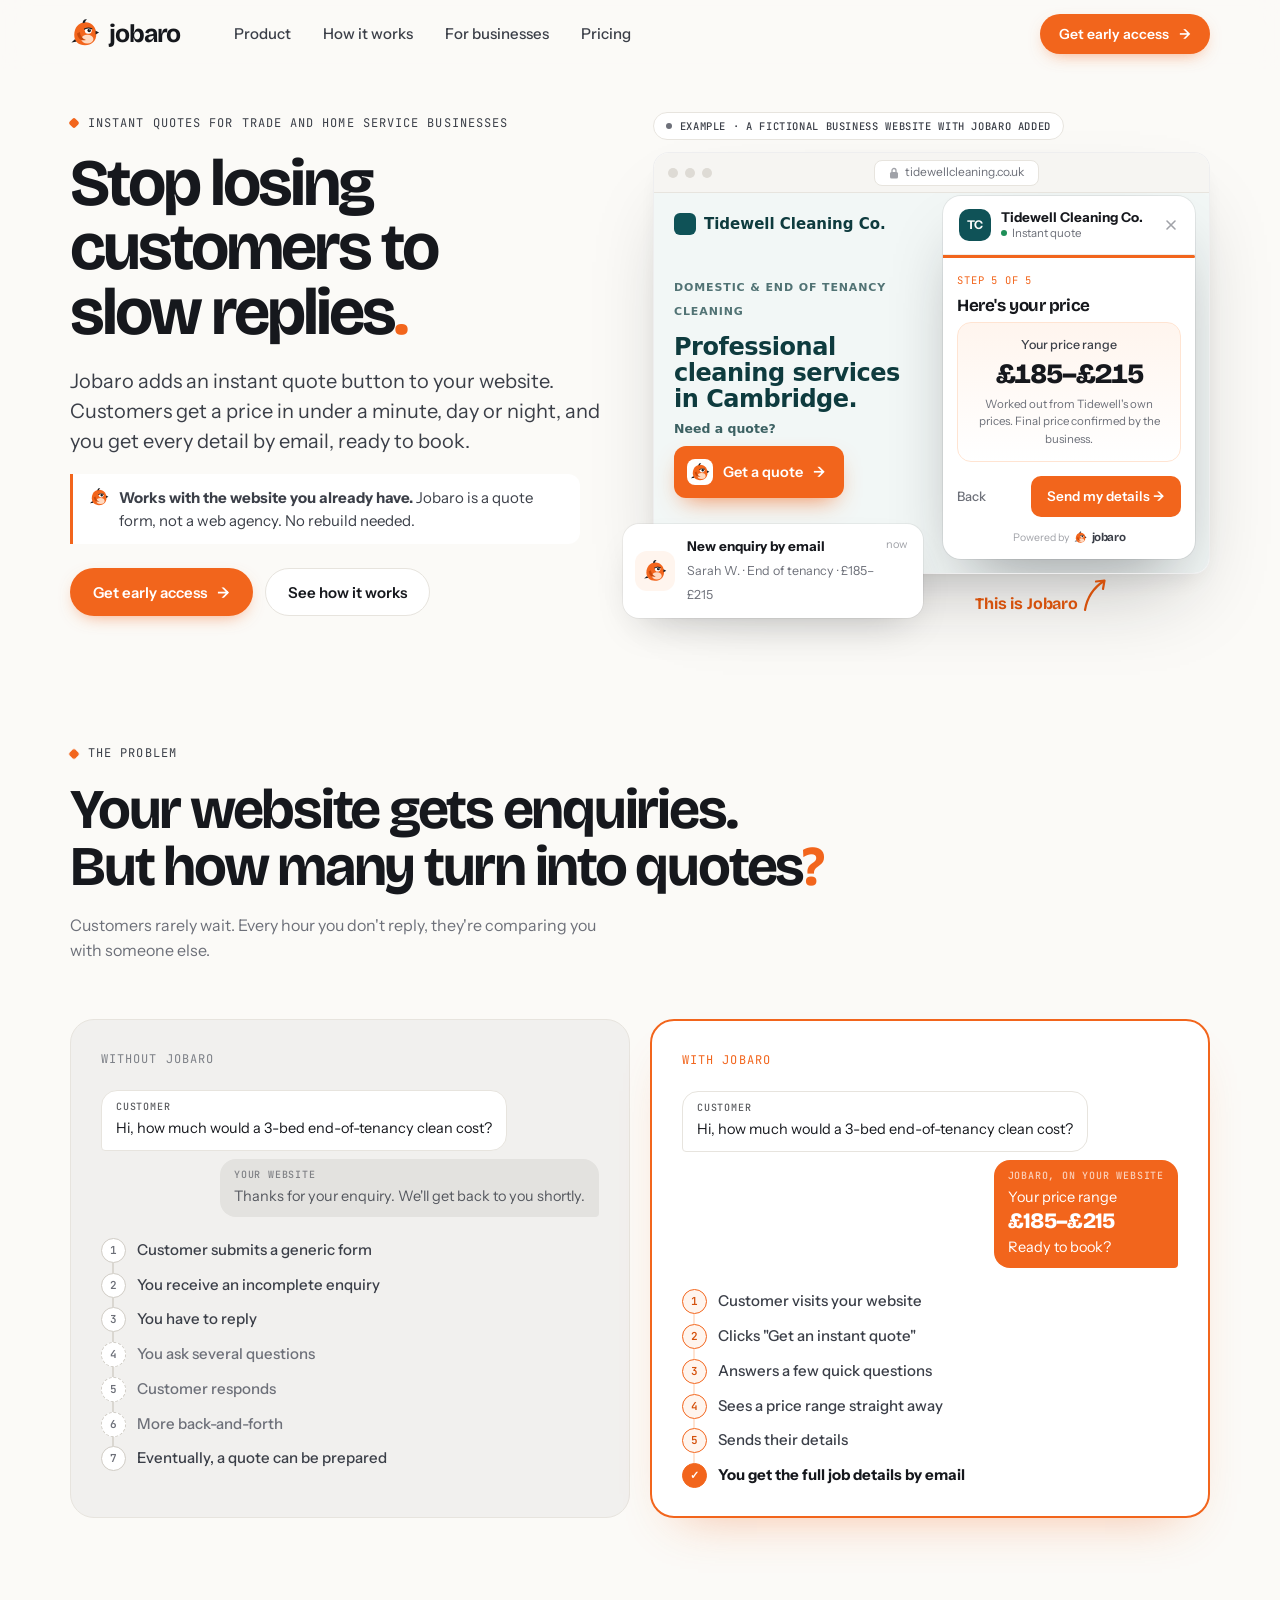
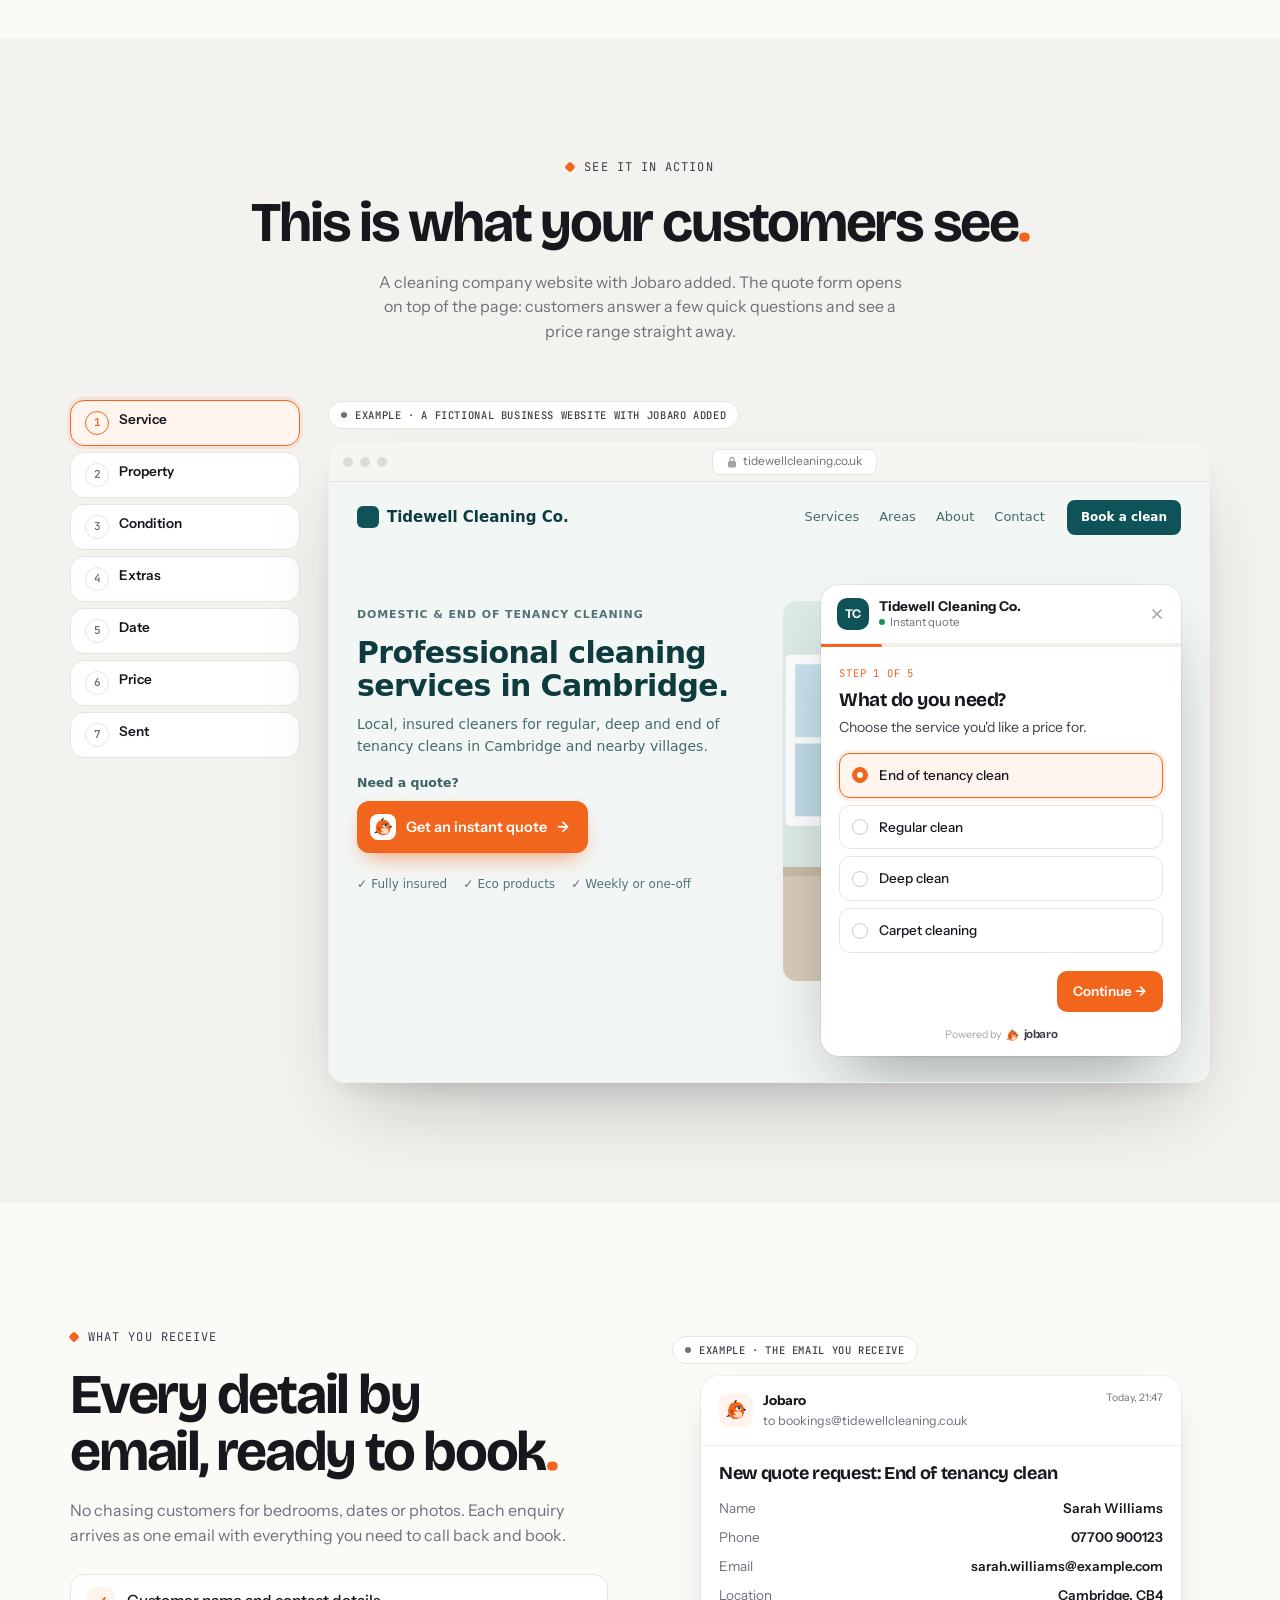
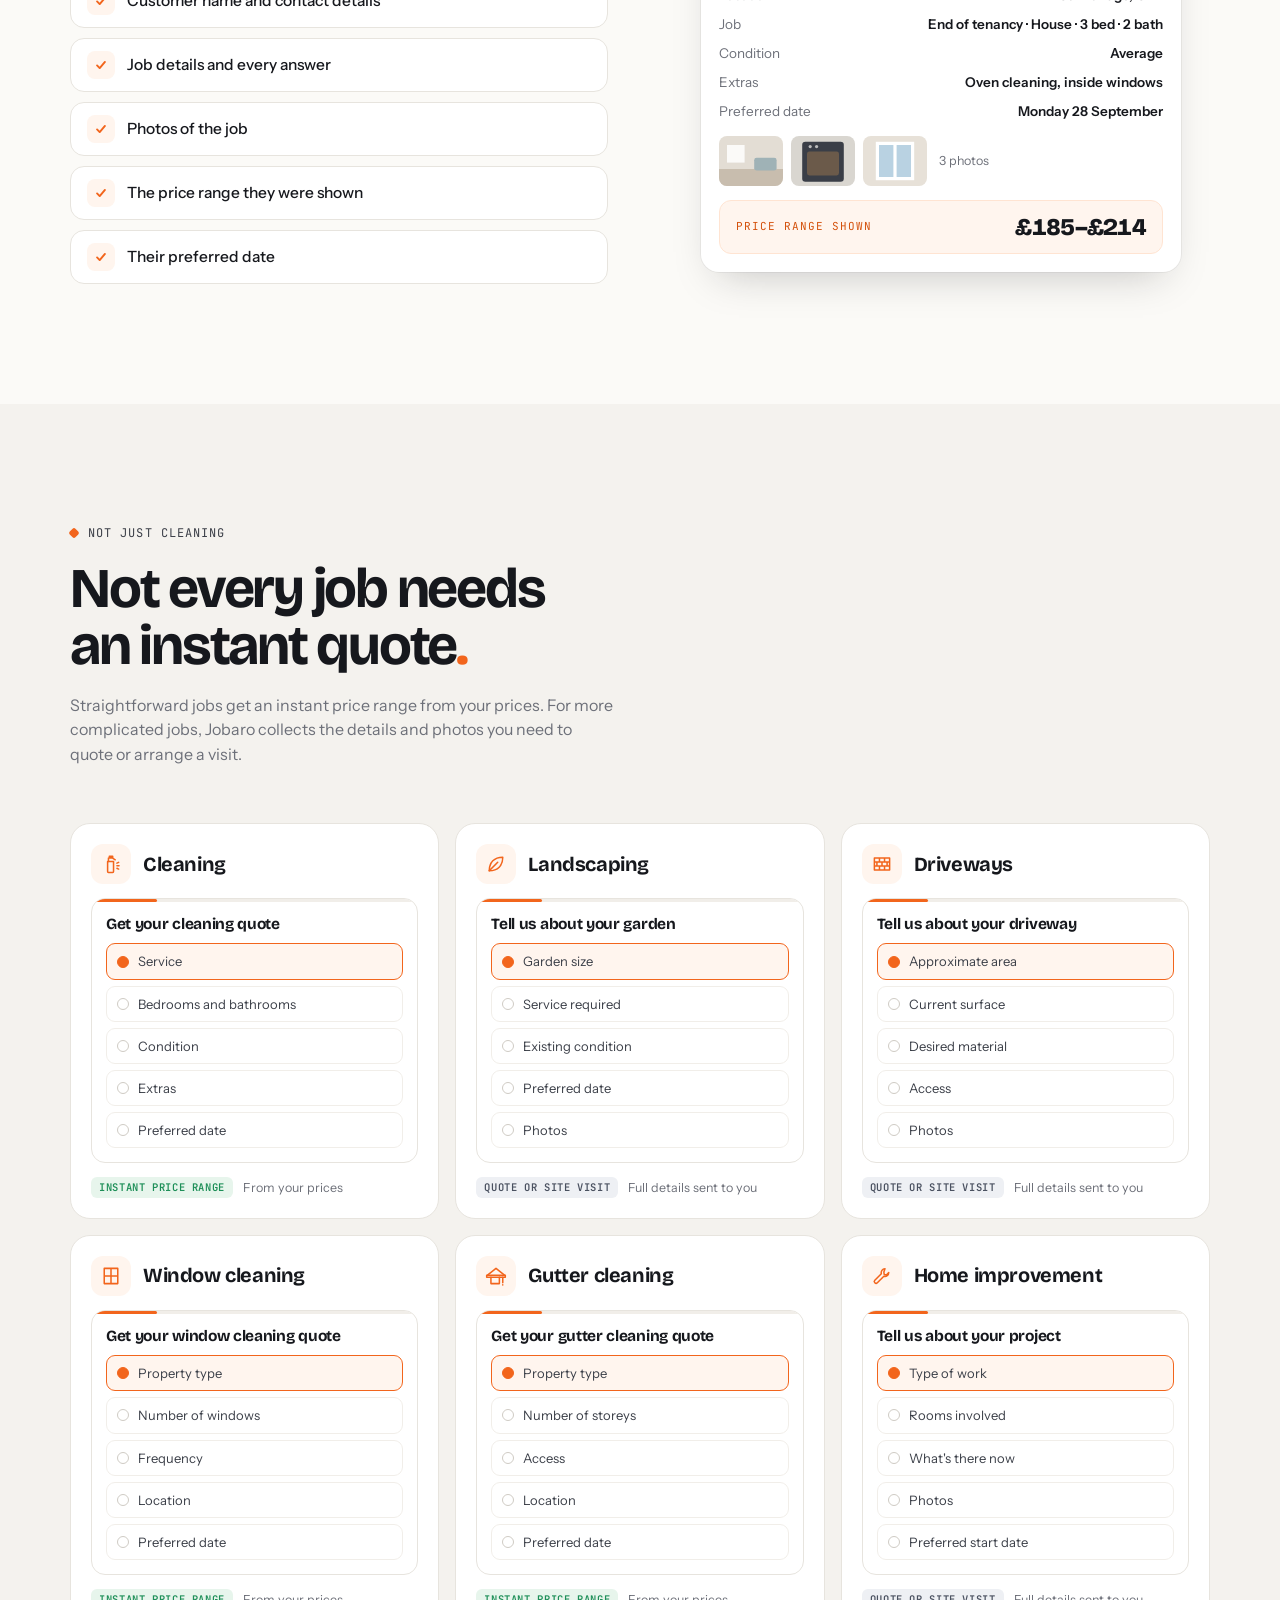
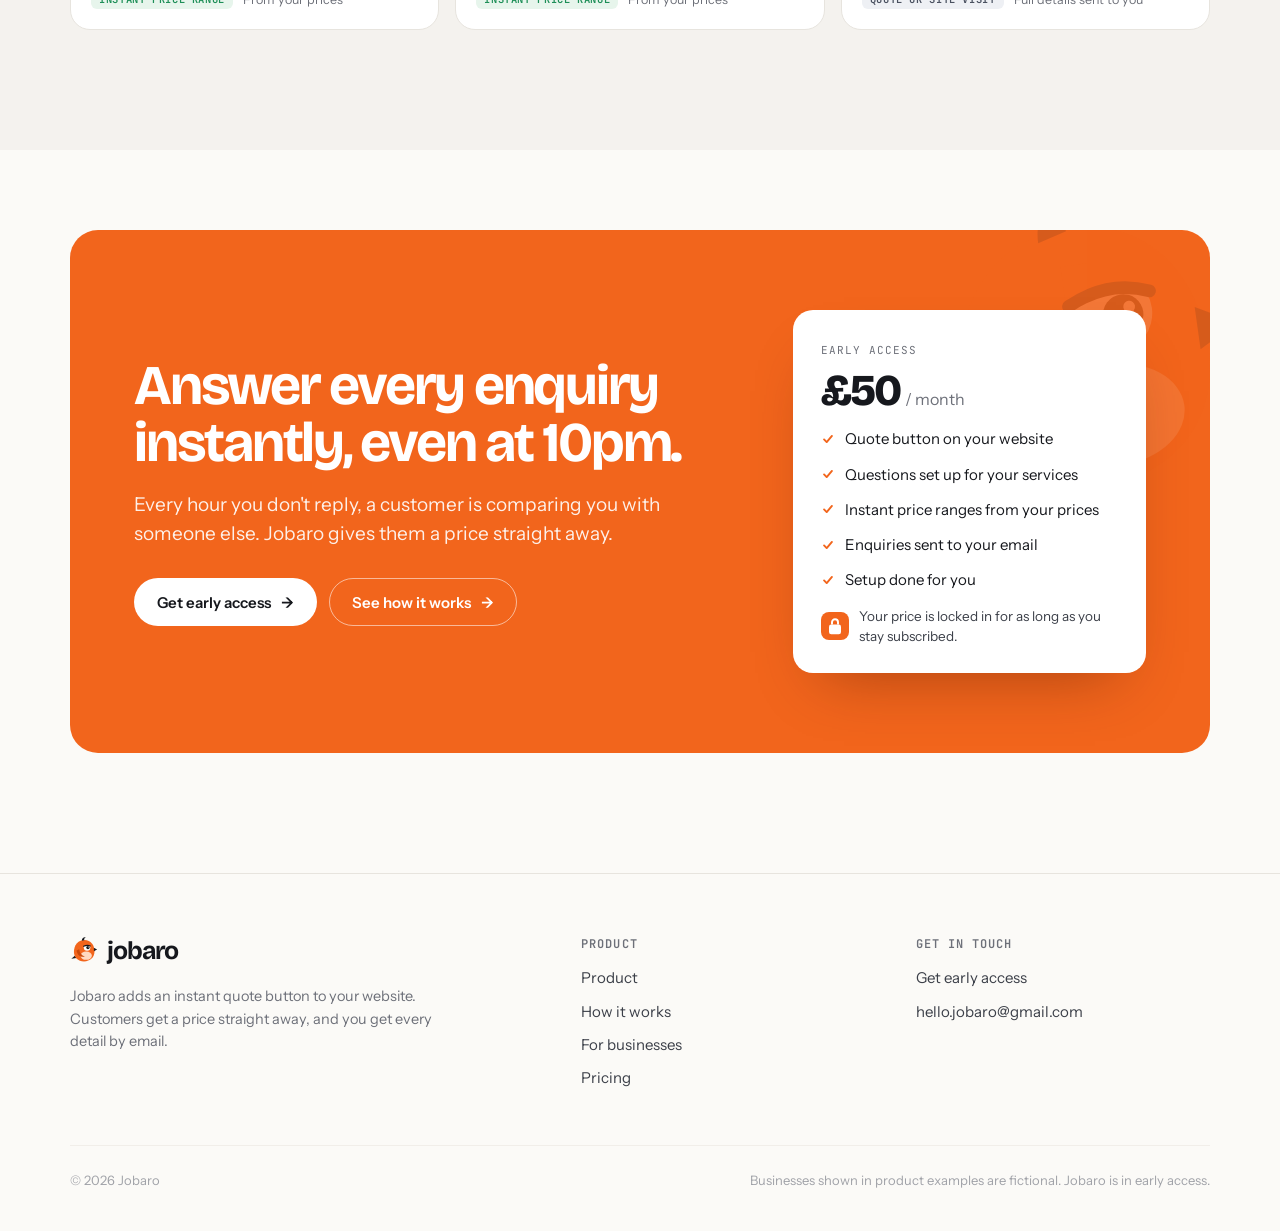
==== commit 95bcd868: "Lead with slow replies, one early-access button, email not dashboard - Home hero: "Stop losing custo" ====
--- a/index.html
+++ b/index.html
@@ -14,7 +14,7 @@
 <meta charset="utf-8">
 <meta name="viewport" content="width=device-width, initial-scale=1, viewport-fit=cover">
 <title>jobaro</title>
-<meta name="description" content="Jobaro gives your customers an instant, guided way to request an estimate, while you receive a complete, qualified enquiry. Works with the website you already have.">
+<meta name="description" content="Jobaro adds an instant quote button to your website. Customers get a price in under a minute, day or night, and you get every detail by email, ready to book.">
 <link rel="icon" type="image/svg+xml" href="data:image/svg+xml,%3Csvg xmlns='http://www.w3.org/2000/svg' viewBox='0 0 64 64'%3E%3Cpath d='M11 45 L3 52 L15 50 Z' fill='%2316181D'/%3E%3Cpath d='M33 9 C48 9 56 21 56 35 C56 49 46 58 32 58 C18 58 9 49 9 36 C9 21 18 9 33 9Z' fill='%23F2651C'/%3E%3Cellipse cx='37' cy='45' rx='13' ry='9.5' fill='%23FFD9C0'/%3E%3Cpath d='M15 33 C17 45 25 49 34 47 C26 44 22 38 21 30 Z' fill='%23C9480A'/%3E%3Cpath d='M27 11 C27 5 31 2 36 3 C33 5 32 7 32.5 9.5 Z' fill='%2316181D'/%3E%3Ccircle cx='39' cy='26' r='7.5' fill='%23fff'/%3E%3Ccircle cx='41' cy='26.5' r='3.8' fill='%2316181D'/%3E%3Cpath d='M30.5 23.6 Q39 19.2 46.5 22.8 L46.5 16 L30.5 16 Z' fill='%23F2651C'/%3E%3Cpath d='M31 23.6 Q39 19.6 46.5 22.8' stroke='%2316181D' stroke-width='2.4' fill='none' stroke-linecap='round'/%3E%3Cpath d='M54.5 27 L62 31 L54.5 35 Z' fill='%2316181D'/%3E%3C/svg%3E">
 <link rel="preconnect" href="https://fonts.googleapis.com">
 <link rel="preconnect" href="https://fonts.gstatic.com" crossorigin>
@@ -702,6 +702,7 @@
 .mc-b{padding:14px 18px 18px;display:grid;gap:14px}
 .mc .kv{font-size:13.5px;gap:8px 16px}
 .mc .kv dd{overflow-wrap:anywhere}
+@media (max-width:480px){.mc .kv{grid-template-columns:1fr;gap:2px}.mc .kv dd{text-align:left;margin-bottom:8px}}
 .mc-ph{display:flex;gap:8px;align-items:center}
 .mc-ph .pt{width:64px;height:50px;border-radius:8px;overflow:hidden;flex:none}
 .mc-ph .pt svg{width:100%;height:100%;display:block}
@@ -823,7 +824,6 @@
 .ex-demo .s-img{height:380px}
 .ex-demo .wg{width:360px}
 .demo-over{transition:opacity .45s ease,transform .5s cubic-bezier(.2,.8,.2,1)}
-.demo-over.closed{opacity:0;transform:translateY(22px) scale(.96)}
 .wg-prog span{transition:width .6s cubic-bezier(.2,.8,.2,1)}
 .wg-body.swap{animation:swapIn .42s cubic-bezier(.2,.8,.2,1)}
 @keyframes swapIn{from{opacity:0;transform:translateX(16px)}to{opacity:1;transform:none}}
@@ -857,83 +857,6 @@
 @container (max-width:700px){ .ex-demo .over{left:12px;right:12px;bottom:12px} .ex-demo .wg{width:100%} .ex-demo .s-hero{padding-top:18px} }
 @media (max-width:620px){.ix-f li:nth-child(n+4){display:none}.ix-f::after{content:"+ 2 more questions";font-size:12px;color:var(--mute);padding:2px 2px 0}}
 
-/* business side: enquiries view */
-.app-wrap{container-type:inline-size;max-width:100%}
-.app{display:grid;grid-template-columns:290px minmax(0,1fr);background:#fff;border-radius:18px;overflow:hidden;box-shadow:var(--shadow-lg);border:1px solid rgba(22,24,29,.07);text-align:left}
-.app-top{grid-column:1/-1;display:flex;align-items:center;gap:14px;padding:12px 18px;border-bottom:1px solid var(--line);background:#FAF9F6}
-.app-top .logo{font-size:19px}
-.app-crumb{font-size:13px;color:var(--mute);padding-left:14px;border-left:1px solid var(--line)}
-.app-top small{margin-left:auto;display:flex;align-items:center;gap:8px;font-size:12.5px;color:var(--ink2);white-space:nowrap}
-.app-list{border-right:1px solid var(--line);min-width:0}
-.app-lh{padding:16px;display:flex;justify-content:space-between;align-items:center}
-.app-lh b{font:700 17px/1 var(--fd);letter-spacing:-.02em}
-.eq-i{padding:13px 16px;border-top:1px solid var(--line2);display:grid;gap:5px;position:relative}
-.eq-i.on{background:var(--or50)}
-.eq-i.on::before{content:"";position:absolute;left:0;top:10px;bottom:10px;width:3px;border-radius:0 3px 3px 0;background:var(--or)}
-.eq-ir,.eq-is{display:flex;justify-content:space-between;gap:8px}
-.eq-ir b{font-size:13.5px}
-.eq-ir small{color:var(--mute);font-size:11.5px;white-space:nowrap}
-.eq-is{font-size:12px;color:var(--mute)}
-.eq-is b{color:var(--ink);font-weight:600;white-space:nowrap}
-.app-det{padding:24px;min-width:0;background:#FCFBF9;display:grid;justify-items:center}
-.app-det .qe{box-shadow:0 1px 2px rgba(22,24,29,.05);border:1px solid var(--line);max-width:620px}
-@container (max-width:760px){.app{grid-template-columns:1fr}.app-list{display:none}.app-det{padding:12px}.app-crumb{display:none}}
-.qe{background:#fff;border-radius:18px;box-shadow:var(--shadow-md);overflow:hidden;max-width:520px;width:100%;text-align:left}
-.qe-h{display:flex;justify-content:space-between;align-items:center;gap:10px;flex-wrap:wrap;padding:14px 20px;border-bottom:1px solid var(--line2)}
-.qe-h small{color:var(--mute);font-size:12px}
-.qe-b{padding:20px;display:grid;gap:16px}
-.qe-who{display:flex;gap:12px;align-items:center}
-.qe-who .av{width:44px;height:44px;border-radius:50%;background:var(--sand2);display:grid;place-items:center;font-weight:700;font-size:14px;color:var(--ink2);flex:none}
-.qe-who b{font:700 22px/1.1 var(--fd);letter-spacing:-.02em;display:block}
-.qe-who span{font-size:13.5px;color:var(--mute)}
-.qe-g{display:grid;grid-template-columns:repeat(2,minmax(0,1fr));gap:1px;background:var(--line);border:1px solid var(--line);border-radius:12px;overflow:hidden}
-.qe-g>div{background:#fff;padding:11px 13px;display:grid;gap:4px;min-width:0;align-content:start}
-.qe-g span{font:500 10px/1.2 var(--fm);letter-spacing:.07em;text-transform:uppercase;color:var(--mute)}
-.qe-g b{font-size:13.5px;font-weight:600}
-.qe-ph{display:flex;gap:5px}
-.qe-ph .pt{width:40px;height:30px;border-radius:6px;overflow:hidden;display:block}
-.qe-ph .pt svg{width:100%;height:100%;display:block}
-.qe-f{display:grid;grid-template-columns:minmax(0,.85fr) minmax(0,1.15fr);gap:12px}
-.rules tr.grp td{text-align:left}
-.qe-est{background:var(--or50);border:1px solid var(--or100);border-radius:12px;padding:12px 14px;display:grid;gap:4px}
-.qe-est b{font:800 26px/1.05 var(--fd);letter-spacing:-.03em;font-variant-numeric:tabular-nums;white-space:nowrap}
-.qe-est small{font-size:11.5px;color:var(--mute)}
-.qe-con{border:1px solid var(--line);border-radius:12px;padding:12px 14px;display:grid;gap:4px;min-width:0;align-content:start}
-.qe-con b{font-size:12.5px;font-weight:600;overflow-wrap:anywhere}
-.qe-act{display:flex;gap:8px;flex-wrap:wrap}
-.d-btn{padding:9px 14px;border-radius:9px;border:1px solid var(--line);font-weight:600;font-size:12.5px;white-space:nowrap}
-.d-btn.o{background:var(--or);border-color:var(--or);color:#fff}
-@media (max-width:520px){.qe-g,.qe-f{grid-template-columns:1fr}.qe-b{padding:16px}}
-
-/* questions Jobaro asks first */
-.asks{display:flex;flex-wrap:wrap;gap:10px;justify-content:center;align-items:center;margin:-16px auto 44px;max-width:900px}
-.ask{background:#fff;border:1px solid var(--line);border-radius:999px;padding:9px 16px;font-size:14.5px;color:var(--ink2);box-shadow:0 1px 2px rgba(22,24,29,.04)}
-.ask-then{display:inline-flex;align-items:center;gap:10px;background:var(--ink);color:#fff;border-radius:999px;padding:7px 18px 7px 7px;font:700 16px/1 var(--fd);letter-spacing:-.01em}
-.ask-then .bird-chip{width:30px;height:30px;border-radius:50%;background:#fff;display:grid;place-items:center}
-.ba .sms{gap:7px}
-
-/* existing website pipeline */
-.pipe{display:grid;grid-template-columns:repeat(4,minmax(0,1fr));margin-top:22px}
-.pn{display:grid;gap:12px;align-content:start;position:relative;padding:0 14px}
-.pn .label{text-align:center}
-.pn-box{height:220px;border-radius:16px;background:#fff;box-shadow:var(--shadow-md);overflow:hidden;position:relative}
-.pn+.pn::before{content:"→";position:absolute;left:-14px;top:138px;width:28px;height:28px;border-radius:50%;background:var(--paper);border:1px solid var(--line);color:var(--or);display:grid;place-items:center;font-size:14px;z-index:2}
-.pn-btn{display:inline-block;margin-top:14px;background:var(--or);color:#fff;font-size:11px;font-weight:600;padding:8px 11px;border-radius:8px}
-.pn-jb{background:var(--or);display:grid;place-items:center;align-content:center;gap:8px;color:#fff;text-align:center}
-.pn-jb .bchip{width:64px;height:64px;border-radius:20px;background:#fff;display:grid;place-items:center}
-.pn-jb b{font:700 24px/1 var(--fd);letter-spacing:-.04em}
-.pn-jb small{font-size:12px;opacity:.85}
-.pn-q,.pn-biz{padding:16px;display:grid;gap:5px;align-content:start;font-size:12.5px;color:var(--ink2)}
-.pn-q b,.pn-biz b{font:700 17px/1.15 var(--fd);letter-spacing:-.02em;color:var(--ink);margin-top:6px}
-.pn-q .pill,.pn-biz .pill{justify-self:start}
-.pn-q em{font:800 22px/1 var(--fd);font-style:normal;letter-spacing:-.03em;color:var(--ink);margin-top:6px}
-.pn-biz span:not(.pill):not(.wg-av){color:var(--mute)}
-.pn-biz .pill{margin-top:8px}
-.pipe-note{display:flex;flex-wrap:wrap;gap:10px 22px;justify-content:center;align-items:center;margin-top:44px;font-size:15px;color:var(--ink2)}
-.pipe-note b{font:700 19px/1.3 var(--fd);letter-spacing:-.02em;color:var(--ink);flex-basis:100%;text-align:center}
-.pipe-note span::before{content:"✓  ";color:var(--or);font-weight:700}
-@media (max-width:900px){.pipe{grid-template-columns:1fr;max-width:380px;margin-inline:auto}.pn{padding:0}.pn+.pn{padding-top:44px}.pn+.pn::before{content:"↓";left:50%;top:6px;transform:translateX(-50%)}.pn-box{height:auto;min-height:170px}.pn-jb{min-height:150px}}
-
 /* industries */
 .inx{display:grid;grid-template-columns:repeat(3,minmax(0,1fr));gap:16px}
 .ix{background:var(--paper);border:1px solid var(--line);border-radius:20px;padding:20px;display:grid;gap:14px;align-content:start}
@@ -951,30 +874,21 @@
 @media (max-width:1000px){.inx{grid-template-columns:repeat(2,minmax(0,1fr))}}
 @media (max-width:620px){.inx{grid-template-columns:1fr}}
 
-/* who it's for */
-.who{display:grid;grid-template-columns:1.1fr .9fr;gap:56px;align-items:center}
-.checks{list-style:none;padding:0;margin:28px 0 0;display:grid;gap:10px}
-.checks li{display:flex;gap:12px;align-items:center;padding:14px 18px;background:var(--paper);border:1px solid var(--line);border-radius:14px;font-weight:500;font-size:16px}
+/* checklist (home email section) */
+.checks{list-style:none;padding:0;margin:26px 0 0;display:grid;gap:10px}
+.checks li{display:flex;gap:12px;align-items:center;padding:12px 16px;background:var(--paper);border:1px solid var(--line);border-radius:14px;font-weight:500;font-size:15.5px}
 .ck{width:28px;height:28px;border-radius:8px;background:var(--or50);color:var(--or);display:grid;place-items:center;flex:none}
-.techy{background:var(--ink);color:#fff;border-radius:26px;padding:40px;display:grid;gap:16px;align-content:start}
-.techy-b{width:76px;height:76px;border-radius:22px;background:#23262D;display:grid;place-items:center}
-.techy-b svg{animation:bob 4s ease-in-out infinite}
-.techy h3{font-size:clamp(28px,3.2vw,38px);color:#fff}
-.techy p{color:#C9CBD1;font-size:16px}
-.techy ul{list-style:none;padding:0;margin:4px 0 0;display:grid;gap:10px;font-size:15px}
-.techy li{display:flex;gap:10px;align-items:center}
-.techy li svg{color:var(--or)}
-@media (max-width:900px){.who{grid-template-columns:1fr;gap:32px}.techy{padding:28px 22px}}
-
-/* early access */
-.ea{display:grid;grid-template-columns:1.25fr .75fr;gap:48px;align-items:center;background:var(--paper);border:1px solid var(--line);border-radius:28px;padding:52px}
-.ea .h2{font-size:clamp(30px,3.6vw,46px)}
-.ea-card{background:var(--or50);border:2px solid var(--or);border-radius:22px;padding:28px;display:grid;gap:16px}
-.ea-card .plan-n{color:var(--or)}
-.ea-card .plan-p b{font:800 54px/1 var(--fd);letter-spacing:-.05em}
-@media (max-width:900px){.ea{grid-template-columns:1fr;gap:28px;padding:28px 20px}}
-
+.mail-v .ex{display:block;min-width:0}
+.mail-v .mc{max-width:480px;margin-inline:auto}
+/* slow-reply line in page headers */
+.slowline{display:inline-flex;align-items:center;gap:10px;margin:22px 0 0;padding:9px 16px 9px 12px;border-radius:999px;background:var(--or50);border:1px solid var(--or100);color:var(--ord);font-weight:600;font-size:15px;line-height:1.35;max-width:100%}
+.slowline svg{flex:none}
+.pp-hero .slowline{margin:18px auto 0}
 /* final CTA card */
+.cta-card .plan-p b{font-size:44px}
+.cta-card .plan-p span{color:var(--mute)}
+.cta .cta-card p.cta-lock{display:flex;gap:10px;align-items:center;font-size:13.5px;margin:0;opacity:1;color:var(--ink2);max-width:22em}
+.cta-lock .lk{width:28px;height:28px;border-radius:8px}
 .cta{align-items:center}
 .cta p{max-width:30em}
 .cta-card{position:relative;z-index:1;background:#fff;color:var(--ink);border-radius:20px;padding:26px 28px;display:grid;gap:14px;min-width:290px;box-shadow:0 30px 60px -30px rgba(80,25,0,.45)}
@@ -1012,7 +926,7 @@
       <a href="#for-businesses" data-r="for-businesses">For businesses</a>
       <a href="#pricing" data-r="pricing">Pricing</a>
     </nav>
-    <a class="btn btn-or btn-sm nav-cta" href="#book-a-demo">Book a demo <em>→</em></a>
+    <a class="btn btn-or btn-sm nav-cta" href="#get-early-access">Get early access <em>→</em></a>
     <button class="burger" id="burger" aria-label="Open menu" aria-expanded="false" aria-controls="mnav"><span></span><span></span><span></span></button>
   </div>
   <div class="mnav" id="mnav"><div><nav class="wrap" aria-label="Mobile">
@@ -1020,7 +934,7 @@
     <a class="ml" href="#how-it-works" data-r="how-it-works">How it works</a>
     <a class="ml" href="#for-businesses" data-r="for-businesses">For businesses</a>
     <a class="ml" href="#pricing" data-r="pricing">Pricing</a>
-    <a class="btn btn-or" href="#book-a-demo">Book a 15-minute demo <em>→</em></a>
+    <a class="btn btn-or" href="#get-early-access">Get early access <em>→</em></a>
   </nav></div></div>
 </header>
 
@@ -1074,7 +988,7 @@
 function PhoneArt(phone) {
   return `<div class="px"><span class="px-anno" aria-hidden="true">This is Jobaro <span class="r">→</span><span class="d">↓</span></span>${phone}</div>`;
 }
-function Launcher(text = "Get an instant estimate", press = false) {
+function Launcher(text = "Get an instant quote", press = false) {
   return `<span class="jb-launch ${press ? "press" : ""}"><span class="bird-chip">${B(20)}</span><span>${text}</span>${ARROW}</span>`;
 }
 const BIZ = {
@@ -1085,10 +999,10 @@
 };
 function Site(kind, { launcher = true, press = false, cta, anno = false } = {}) {
   const d = {
-    clean: { cls: "s-clean", name: "Tidewell Cleaning Co.", links: ["Services", "Areas", "About", "Contact"], book: "Book a clean", eyebrow: "Domestic &amp; end of tenancy cleaning", h: "Professional cleaning services in Cambridge.", p: "Local, insured cleaners for regular, deep and end of tenancy cleans in Cambridge and nearby villages.", cta: "Get an instant estimate", trust: ["Fully insured", "Eco products", "Weekly or one-off"], img: Scene.clean() },
-    land: { cls: "s-land", name: "Fernmoor Gardens", links: ["Our work", "Services", "About", "Contact"], book: "Call us", eyebrow: "Landscaping · South Cambridgeshire", h: "Gardens built to be lived in.", p: "Patios, turf, fencing and planting, designed and built by a small local team.", cta: "Tell us about your garden", trust: ["Free site visits", "Local team", "Design &amp; build"], img: Scene.garden() },
-    drive: { cls: "s-drive", name: "Stonebeck Driveways", links: ["Driveways", "Patios", "Gallery", "Contact"], book: "Call us", eyebrow: "Block paving · Resin · Tarmac", h: "Driveways that last.", p: "Block paving, resin bound and tarmac driveways across Cambridgeshire.", cta: "Get an estimate", trust: ["Written guarantee", "Free design advice"], img: Scene.drive() },
-    win: { cls: "s-win", name: "Paneworth Windows", links: ["Windows", "Doors", "Conservatories", "Contact"], book: "Showroom", eyebrow: "Windows &amp; doors · Supply and fit", h: "Warmer, quieter, better-looking homes.", p: "uPVC, aluminium and timber windows and doors, fitted by our own installers.", cta: "Start your estimate", trust: ["FENSA registered", "Own installers"], img: Scene.windows() }
+    clean: { cls: "s-clean", name: "Tidewell Cleaning Co.", links: ["Services", "Areas", "About", "Contact"], book: "Book a clean", eyebrow: "Domestic &amp; end of tenancy cleaning", h: "Professional cleaning services in Cambridge.", p: "Local, insured cleaners for regular, deep and end of tenancy cleans in Cambridge and nearby villages.", cta: "Get an instant quote", trust: ["Fully insured", "Eco products", "Weekly or one-off"], img: Scene.clean() },
+    land: { cls: "s-land", name: "Fernmoor Gardens", links: ["Our work", "Services", "About", "Contact"], book: "Call us", eyebrow: "Landscaping · South Cambridgeshire", h: "Gardens built to be lived in.", p: "Patios, turf, fencing and planting, designed and built by a small local team.", cta: "Get a landscaping quote", trust: ["Free site visits", "Local team", "Design &amp; build"], img: Scene.garden() },
+    drive: { cls: "s-drive", name: "Stonebeck Driveways", links: ["Driveways", "Patios", "Gallery", "Contact"], book: "Call us", eyebrow: "Block paving · Resin · Tarmac", h: "Driveways that last.", p: "Block paving, resin bound and tarmac driveways across Cambridgeshire.", cta: "Get a quote", trust: ["Written guarantee", "Free design advice"], img: Scene.drive() },
+    win: { cls: "s-win", name: "Paneworth Windows", links: ["Windows", "Doors", "Conservatories", "Contact"], book: "Showroom", eyebrow: "Windows &amp; doors · Supply and fit", h: "Warmer, quieter, better-looking homes.", p: "uPVC, aluminium and timber windows and doors, fitted by our own installers.", cta: "Get a quote", trust: ["FENSA registered", "Own installers"], img: Scene.windows() }
   }[kind];
   const btn = launcher ? `<div class="s-need">Need a quote?</div>` + (anno ? `<span class="lw">${Launcher(cta || d.cta, press)}<span class="anno-in">This is Jobaro</span></span>` : Launcher(cta || d.cta, press)) : "";
   return `<div class="site ${d.cls}">
@@ -1101,7 +1015,7 @@
   const total = o.total || 5;
   const pct = o.step ? Math.round((o.step / total) * 100) : 100;
   return `<div class="wg ${o.cls || ""}">
-    <div class="wg-top"><span class="wg-av" style="background:${b.col}">${b.ini}</span><div class="wg-biz"><b>${b.biz}</b><small>${o.sub || "2 minutes to complete"}</small></div><span class="wg-x">${X}</span></div>
+    <div class="wg-top"><span class="wg-av" style="background:${b.col}">${b.ini}</span><div class="wg-biz"><b>${b.biz}</b><small>${o.sub || "Instant quote"}</small></div><span class="wg-x">${X}</span></div>
     <div class="wg-prog"><span style="width:${pct}%"></span></div>
     <div class="wg-body">${o.step ? `<div class="wg-step">Step ${o.step} of ${total}</div>` : o.stepLabel ? `<div class="wg-step">${o.stepLabel}</div>` : ""}${o.title ? `<div class="wg-title">${o.title}</div>` : ""}${o.q ? `<div class="wg-q">${o.q}</div>` : ""}${o.body || ""}</div>
     ${o.noFoot ? "" : `<div class="wg-foot">${o.step === 1 || o.noBack ? "<span></span>" : `<span class="wg-back">Back</span>`}<span class="wg-next">${o.next || "Continue"} ${ARROW}</span></div>`}
@@ -1111,50 +1025,25 @@
 const Opts = (list, sel = 0) => `<div class="opts">${list.map((t, i) => { const [l, s] = Array.isArray(t) ? t : [t]; return `<div class="opt ${i === sel ? "sel" : ""}"><span class="rd"></span><span>${l}</span>${s ? `<small>${s}</small>` : ""}</div>`; }).join("")}</div>`;
 const Chips = (list, sel = []) => `<div class="chips">${list.map((t, i) => `<span class="chip ${sel.includes(i) ? "sel" : ""}">${t}</span>`).join("")}</div>`;
 const Ctr = (l, v) => `<div class="ctr"><span>${l}</span><span class="ctr-c"><span>−</span>${v}<span class="p">+</span></span></div>`;
-const Est = (lines = true) => `<div class="est"><div class="est-lbl">Estimated price</div><div class="est-price" data-range="185,215">£185–£215</div><div class="est-note">Your estimate is based on the information provided. Final price confirmed by Tidewell.</div>${lines ? `<ul class="est-lines"><li><span>End of tenancy · 3 bed house</span><span>included</span></li><li><span>Oven cleaning</span><span>added</span></li><li><span>Inside windows</span><span>added</span></li></ul>` : ""}</div>`;
+const Est = (lines = true) => `<div class="est"><div class="est-lbl">Your price range</div><div class="est-price" data-range="185,215">£185–£215</div><div class="est-note">Worked out from Tidewell's own prices. Final price confirmed by the business.</div>${lines ? `<ul class="est-lines"><li><span>End of tenancy · 3 bed house</span><span>included</span></li><li><span>Oven cleaning</span><span>added</span></li><li><span>Inside windows</span><span>added</span></li></ul>` : ""}</div>`;
 const Photos = (kind = "clean") => {
   const p = kind === "clean" ? [Scene.room(), Scene.oven(), Scene.win()] : kind === "drive" ? [Scene.patch("#8E8A84", "#6F6B66"), Scene.patch("#A19E97", "#7C7872"), Scene.patch("#7E8A6E", "#8E8A84")] : [Scene.patch("#8DB474", "#7AA85F"), Scene.patch("#A5B68E", "#D8CDBA"), Scene.patch("#6E9A5C", "#5B8F52")];
   return `<div class="photos">${p.map(s => `<div class="pt">${s}</div>`).join("")}<div class="pt add">+</div></div>`;
 };
-/* The qualified enquiry the business receives */
-function EnquiryCard() {
-  return `<div class="qe" role="img" aria-label="Example qualified enquiry from Sarah Williams for an end of tenancy clean, estimated at £185 to £215">
-    <div class="qe-h"><span class="pill new">New qualified enquiry</span><small>Today, 21:47 · via tidewellcleaning.co.uk</small></div>
-    <div class="qe-b">
-      <div class="qe-who"><span class="av">SW</span><div><b>Sarah Williams</b><span>Cambridge, CB4</span></div></div>
-      <div class="qe-g">
-        <div><span>Service</span><b>End of tenancy clean</b></div>
-        <div><span>Property</span><b>House · 3 bed · 2 bath</b></div>
-        <div><span>Condition</span><b>Average</b></div>
-        <div><span>Extras</span><b>Oven cleaning, inside windows</b></div>
-        <div><span>Preferred date</span><b>28 September</b></div>
-        <div><span>Photos</span><div class="qe-ph"><i class="pt">${Scene.room()}</i><i class="pt">${Scene.oven()}</i><i class="pt">${Scene.win()}</i></div></div>
-      </div>
-      <div class="qe-f">
-        <div class="qe-est"><span class="label" style="color:var(--ord)">Estimated price</span><b data-range="185,215">£185–£215</b><small>Shown to the customer</small></div>
-        <div class="qe-con"><span class="label">Contact</span><b>sarah.williams@example.com</b><b>07700 900123</b></div>
-      </div>
-      <div class="qe-act"><span class="d-btn o">Call Sarah</span><span class="d-btn">Reply by email</span><span class="d-btn">Mark as booked</span></div>
+/* The enquiry email the business receives */
+function MailCard() {
+  return `<div class="mc" role="img" aria-label="Example enquiry email: a quote request from Sarah Williams for an end of tenancy clean, price range £185 to £215">
+    <div class="mc-top"><span class="ic">${B(22)}</span><div><b>Jobaro</b><span>to bookings@tidewellcleaning.co.uk</span></div><small>Today, 21:47</small></div>
+    <div class="mc-sub">New quote request: End of tenancy clean</div>
+    <div class="mc-b">
+      <dl class="kv"><dt>Name</dt><dd>Sarah Williams</dd><dt>Phone</dt><dd>07700 900123</dd><dt>Email</dt><dd>sarah.williams@example.com</dd><dt>Location</dt><dd>Cambridge, CB4</dd><dt>Job</dt><dd>End of tenancy · House · 3 bed · 2 bath</dd><dt>Condition</dt><dd>Average</dd><dt>Extras</dt><dd>Oven cleaning, inside windows</dd><dt>Preferred date</dt><dd>Monday 28 September</dd></dl>
+      <div class="mc-ph"><div class="pt">${Scene.room()}</div><div class="pt">${Scene.oven()}</div><div class="pt">${Scene.win()}</div><span>3 photos</span></div>
+      <div class="enq-est"><span class="label" style="color:var(--ord)">Price range shown</span><b data-range="185,215">£185–£215</b></div>
     </div></div>`;
 }
-/* Business-side view: the enquiries list with one enquiry open */
-function Dashboard() {
-  const items = [
-    ["Sarah Williams", "2 min", "new", "New", "End of tenancy clean", "£185–£215", true],
-    ["James Okafor", "48 min", "new", "New", "Regular clean", "£60–£70"],
-    ["Priya Shah", "Yesterday", "q", "Quoted", "Deep clean", "£210–£240"],
-    ["Tom Hughes", "Mon", "b", "Booked", "Carpet cleaning", "£85–£95"],
-    ["Emma Clarke", "Sun", "b", "Booked", "Oven cleaning", "£55–£65"]
-  ];
-  return `<div class="app-wrap"><div class="app" role="img" aria-label="Example Jobaro enquiries view for a fictional cleaning company">
-    <div class="app-top"><span class="logo">${B(22)}<span>jobaro</span></span><span class="app-crumb">Enquiries</span><small><span class="wg-av" style="background:#0F5257;width:24px;height:24px;border-radius:7px;font-size:9.5px">TC</span>Tidewell Cleaning Co.</small></div>
-    <div class="app-list"><div class="app-lh"><b>Enquiries</b><span class="pill new">2 new</span></div>
-      ${items.map(i => `<div class="eq-i ${i[6] ? "on" : ""}"><div class="eq-ir"><b>${i[0]}</b><small>${i[1]}</small></div><div class="eq-is"><span>${i[4]}</span><b>${i[5]}</b></div><div><span class="pill ${i[2]}">${i[3]}</span></div></div>`).join("")}
-    </div>
-    <div class="app-det">${EnquiryCard()}</div>
-  </div></div>`;
-}
-function Toast(title = "New qualified enquiry", sub = "End of tenancy · 3 bed · £185–£215", when = "now", cls = "") {
+/* short slow-reply line for page headers */
+const SlowLine = t => `<p class="slowline rv"><svg width="16" height="16" viewBox="0 0 16 16" aria-hidden="true"><circle cx="8" cy="8" r="6.5" fill="none" stroke="currentColor" stroke-width="1.6"/><path d="M8 4.5V8l2.5 1.5" fill="none" stroke="currentColor" stroke-width="1.6" stroke-linecap="round"/></svg><span>${t}</span></p>`;
+function Toast(title = "New enquiry by email", sub = "End of tenancy · Sarah W. · £185–£215", when = "now", cls = "") {
   return `<div class="toast ${cls}"><span class="ic">${B(24)}</span><div><b>${title}</b><span>${sub}</span></div><em>${when}</em></div>`;
 }
 function Phone(inner, h) {
@@ -1175,37 +1064,31 @@
 function IndustryCard(name, icon, title, fields, instant) {
   return `<article class="ix rv"><div class="ix-h"><span class="ind-ic">${icon}</span><h3>${name}</h3></div>
     <div class="ix-w"><div class="wg-prog"><span style="width:20%"></span></div><div class="ix-t">${title}</div><ul class="ix-f">${fields.map((f, i) => `<li class="${i === 0 ? "d" : ""}"><i></i>${f}</li>`).join("")}</ul></div>
-    <div class="ix-o">${instant ? `<span class="pill b">Instant estimate</span><span>From your pricing rules</span>` : `<span class="pill q">Quote or site visit</span><span>Qualified and passed to you</span>`}</div></article>`;
-}
-const PLAN_ITEMS = ["Estimate button on your website", "Guided questions set up for your services", "Instant estimates from your pricing rules", "Complete, qualified enquiries sent to you", "Setup done for you"];
+    <div class="ix-o">${instant ? `<span class="pill b">Instant price range</span><span>From your prices</span>` : `<span class="pill q">Quote or site visit</span><span>Full details sent to you</span>`}</div></article>`;
+}
+const PLAN_ITEMS = ["Quote button on your website", "Questions set up for your services", "Instant price ranges from your prices", "Enquiries sent to your email", "Setup done for you"];
 const LOCK_LINE = "Join now and your £50 price is locked in. It won't go up for as long as you stay subscribed, even when prices rise for new customers.";
 function PlanCard() {
   return `<article class="plan1 rv">
     <div class="plan1-l"><div><div class="plan-n">Early access</div><div class="plan-p" style="margin-top:12px"><b>£50</b><span>/ month</span></div></div>
       <div class="lockbox"><span class="lk">${LOCKW}</span><p>${LOCK_LINE}</p></div>
-      <a class="btn btn-or" href="#book-a-demo">Apply for early access ${ARROW}</a></div>
+      <a class="btn btn-or" href="#get-early-access">Get early access ${ARROW}</a></div>
     <div class="plan1-r"><span class="label">What's included</span><ul>${PLAN_ITEMS.map(i => `<li>${CHECK}<span>${i}</span></li>`).join("")}</ul></div>
   </article>`;
-}
-function EarlyAccess() {
-  return `<section class="sec-tight"><div class="wrap"><div class="ea rv">
-    <div><span class="eyebrow">Early access</span><h2 class="h2" style="margin-top:16px">Jobaro is currently onboarding its first businesses<span class="dot">.</span></h2><p class="body" style="margin-top:16px">Get Jobaro set up on your website and help shape the product before general release. Your feedback helps decide what we build next.</p><div class="btns" style="margin-top:26px"><a class="btn btn-or" href="#book-a-demo">Apply for early access ${ARROW}</a><a class="btn btn-ghost" href="#pricing">See pricing</a></div></div>
-    <div class="ea-card"><div class="plan-n">Early access price</div><div class="plan-p"><b>£50</b><span>/ month</span></div><div class="lockbox"><span class="lk">${LOCKW}</span><p>${LOCK_LINE}</p></div></div>
-  </div></div></section>`;
 }
 function CTA(alt = { href: "#how-it-works", text: "See how it works" }) {
   return `<section class="sec-tight"><div class="wrap"><div class="cta rv">
     <svg class="cta-bird" width="340" height="340" viewBox="0 0 64 64" aria-hidden="true"><use href="#jb-bird"/></svg>
-    <div><h2 class="h2">See what Jobaro could look like on your website.</h2><p>We'll show you the customer experience and how enquiries arrive on your side. No hard sell.</p>
-      <div class="btns" style="margin-top:30px"><a class="btn btn-w" href="#book-a-demo">Book a free 15-minute demo ${ARROW}</a><a class="btn btn-o" href="${alt.href}">${alt.text} ${ARROW}</a></div></div>
-    <div class="cta-card"><span class="label">In your 15-minute demo</span><ul>${["Jobaro set up for one of your services", "What your customers see", "How enquiries arrive on your side", "Time for your questions"].map(i => `<li>${CHECK}<span>${i}</span></li>`).join("")}</ul></div>
+    <div><h2 class="h2">Answer every enquiry instantly, even at 10pm.</h2><p>Every hour you don't reply, a customer is comparing you with someone else. Jobaro gives them a price straight away.</p>
+      <div class="btns" style="margin-top:30px"><a class="btn btn-w" href="#get-early-access">Get early access ${ARROW}</a><a class="btn btn-o" href="${alt.href}">${alt.text} ${ARROW}</a></div></div>
+    <div class="cta-card"><div><span class="label">Early access</span><div class="plan-p" style="margin-top:8px"><b>£50</b><span>/ month</span></div></div><ul>${PLAN_ITEMS.map(i => `<li>${CHECK}<span>${i}</span></li>`).join("")}</ul><p class="cta-lock"><span class="lk">${LOCKW}</span>Your price is locked in for as long as you stay subscribed.</p></div>
   </div></div></section>`;
 }
 function Footer() {
   return `<div class="wrap"><div class="foot-g">
-    <div><a class="logo" href="#home">${B(28)}<span>jobaro</span></a><p>Jobaro gives your customers an instant, guided way to request an estimate, while you receive a complete, qualified enquiry.</p></div>
+    <div><a class="logo" href="#home">${B(28)}<span>jobaro</span></a><p>Jobaro adds an instant quote button to your website. Customers get a price straight away, and you get every detail by email.</p></div>
     <div><h4>Product</h4><ul><li><a href="#product">Product</a></li><li><a href="#how-it-works">How it works</a></li><li><a href="#for-businesses">For businesses</a></li><li><a href="#pricing">Pricing</a></li></ul></div>
-    <div><h4>Get in touch</h4><ul><li><a href="#book-a-demo">Book a demo</a></li><li><a href="#book-a-demo">Apply for early access</a></li><li><a href="mailto:${CONFIG.email}">${CONFIG.email}</a></li></ul></div>
+    <div><h4>Get in touch</h4><ul><li><a href="#get-early-access">Get early access</a></li><li><a href="mailto:${CONFIG.email}">${CONFIG.email}</a></li></ul></div>
   </div><div class="foot-b"><span>© ${new Date().getFullYear()} Jobaro</span><span>Businesses shown in product examples are fictional. Jobaro is in early access.</span></div></div>`;
 }
 
@@ -1215,18 +1098,18 @@
   { k: "Property", a: "House · 3 bed · 2 bath", title: "About the property", body: () => Chips(["House", "Flat", "Maisonette"], [0]) + `<div style="height:6px"></div>` + Ctr("Bedrooms", 3) + Ctr("Bathrooms", 2) },
   { k: "Condition", a: "Average", title: "What condition is it in?", body: () => Opts([["Light", "recently cleaned"], ["Average", "normal wear"], ["Heavy", "needs extra time"]], 1) + `<div class="fld">Photos can be added at the end.</div>` },
   { k: "Extras", a: "Oven, inside windows", title: "Any extras?", q: "Choose as many as you need.", body: () => Chips(["Oven cleaning", "Inside windows", "Fridge", "Carpets", "Balcony"], [0, 1]) },
-  { k: "Date", a: "28 September", title: "Preferred date", body: () => `<div class="slots">${[["Sat", "27 Sep"], ["Sun", "28 Sep"], ["Mon", "29 Sep"]].map((d, i) => `<div class="slot ${i === 1 ? "sel" : ""}"><b>${d[0]}</b>${d[1]}</div>`).join("")}</div><div class="fld">Add photos (optional)</div>${Photos()}` },
-  { k: "Estimate", a: "£185–£215", title: "Here's your estimate", body: () => Est() + `<div class="wg-ready">Ready to book?</div>`, next: "Request booking" },
-  { k: "Sent", a: "Sent to Tidewell", sent: true, body: () => `<div class="wg-sent"><span class="okc">${CHECK}</span><b>Your details have been sent to the business</b><p>Tidewell Cleaning Co. will confirm your booking and final price.</p></div>` }
+  { k: "Date", a: "Monday 28 September", title: "Preferred date", body: () => `<div class="slots">${[["Sun", "27 Sep"], ["Mon", "28 Sep"], ["Tue", "29 Sep"]].map((d, i) => `<div class="slot ${i === 1 ? "sel" : ""}"><b>${d[0]}</b>${d[1]}</div>`).join("")}</div><div class="fld">Add photos (optional)</div>${Photos()}` },
+  { k: "Price", a: "£185–£215", title: "Here's your price", body: () => Est() + `<div class="wg-ready">Ready to book?</div>`, next: "Send my details" },
+  { k: "Sent", a: "Sent to Tidewell", sent: true, body: () => `<div class="wg-sent"><span class="okc">${CHECK}</span><b>Your details have been sent to the business</b><p>Tidewell Cleaning Co. will be in touch to confirm your booking and final price.</p></div>` }
 ];
 function DemoStage() {
   const b = BIZ.clean;
-  const wg = `<div class="wg" id="dw"><div class="wg-top"><span class="wg-av" style="background:${b.col}">${b.ini}</span><div class="wg-biz"><b>${b.biz}</b><small>2 minutes to complete</small></div><span class="wg-x">${X}</span></div><div class="wg-prog"><span id="dw-prog" style="width:0"></span></div><div class="wg-body" id="dw-body"></div><div class="wg-foot" id="dw-foot"><span class="wg-back" id="dw-back">Back</span><span class="wg-next" id="dw-next">Continue ${ARROW}</span></div><div class="wg-pow">Powered by ${B(13)} <b>jobaro</b></div></div>`;
+  const wg = `<div class="wg" id="dw"><div class="wg-top"><span class="wg-av" style="background:${b.col}">${b.ini}</span><div class="wg-biz"><b>${b.biz}</b><small>Instant quote</small></div><span class="wg-x">${X}</span></div><div class="wg-prog"><span id="dw-prog" style="width:0"></span></div><div class="wg-body" id="dw-body"></div><div class="wg-foot" id="dw-foot"><span class="wg-back" id="dw-back">Back</span><span class="wg-next" id="dw-next">Continue ${ARROW}</span></div><div class="wg-pow">Powered by ${B(13)} <b>jobaro</b></div></div>`;
   return `<div class="demo-stage" id="demo">
     <div class="demo-rail" aria-label="Demo steps">${DEMO.map((s, i) => `<button type="button" class="dr" data-i="${i}"><i>${i + 1}</i><b>${s.k}</b><span></span></button>`).join("")}</div>
     <div class="demo-main">
-      ${Example(BrowserFrame({ url: "tidewellcleaning.co.uk", h: "var(--dh)", label: "Animated example: a customer uses Jobaro on a fictional cleaning company website to get an estimate", body: Site("clean", { press: true }) + `<div class="over demo-over closed" id="dw-over">${wg}</div>` }), { cls: "ex-demo", anno: "" })}
-      <div class="demo-toast" id="dw-toast">${Toast("New qualified enquiry", "Sarah W. · End of tenancy · £185–£215", "now")}<span class="demo-side">Meanwhile, on your side</span></div>
+      ${Example(BrowserFrame({ url: "tidewellcleaning.co.uk", h: "var(--dh)", label: "Example: a customer uses the Jobaro quote form on a fictional cleaning company website", body: Site("clean", { press: true }) + `<div class="over demo-over" id="dw-over">${wg}</div>` }), { cls: "ex-demo", anno: "" })}
+      <div class="demo-toast" id="dw-toast">${Toast("New enquiry by email", "Sarah W. · End of tenancy · £185–£215", "now")}<span class="demo-side">Meanwhile, in your inbox</span></div>
     </div>
   </div>`;
 }
@@ -1240,19 +1123,19 @@
 Pages.home = () => `
 <section class="hero"><div class="wrap hero-g">
   <div class="hero-t">
-    <span class="eyebrow">The website enquiry tool for service businesses</span>
-    <h1 class="h1">Turn website enquiries into booked jobs<span class="dot">.</span></h1>
-    <p class="lead">Jobaro gives your customers an instant, guided way to request an estimate, while you receive a complete, qualified enquiry.</p>
-    <p class="what">${B(20)}<span><b>Works with the website you already have.</b> No rebuild, and no developer needed.</span></p>
-    <div class="btns"><a class="btn btn-or" href="#book-a-demo">Book a 15-minute demo ${ARROW}</a><a class="btn btn-ghost" href="#demo-section">See how it works</a></div>
-  </div>
-  <div class="hero-v">${Example(BrowserFrame({ url: "tidewellcleaning.co.uk", h: "var(--hh)", label: "Example: a fictional cleaning company website with the Jobaro estimate form showing £185 to £215", body: Site("clean", { press: true, cta: "Get an estimate" }) + `<div class="over">${Widget({ step: 5, total: 5, title: "Here's your estimate", body: Est(false), next: "Request booking" })}</div>` }), { cls: "ex-hero" })}
-    <div class="hero-toast">${Toast("New qualified enquiry", "Sarah W. · End of tenancy · £185–£215", "now")}</div>
+    <span class="eyebrow">Instant quotes for trade and home service businesses</span>
+    <h1 class="h1">Stop losing customers to slow replies<span class="dot">.</span></h1>
+    <p class="lead">Jobaro adds an instant quote button to your website. Customers get a price in under a minute, day or night, and you get every detail by email, ready to book.</p>
+    <p class="what">${B(20)}<span><b>Works with the website you already have.</b> Jobaro is a quote form, not a web agency. No rebuild needed.</span></p>
+    <div class="btns"><a class="btn btn-or" href="#get-early-access">Get early access ${ARROW}</a><a class="btn btn-ghost" href="#demo-section">See how it works</a></div>
+  </div>
+  <div class="hero-v">${Example(BrowserFrame({ url: "tidewellcleaning.co.uk", h: "var(--hh)", label: "Example: a fictional cleaning company website with the Jobaro quote form showing a price range of £185 to £215", body: Site("clean", { press: true, cta: "Get a quote" }) + `<div class="over">${Widget({ step: 5, total: 5, title: "Here's your price", body: Est(false), next: "Send my details" })}</div>` }), { cls: "ex-hero" })}
+    <div class="hero-toast">${Toast("New enquiry by email", "Sarah W. · End of tenancy · £185–£215", "now")}</div>
   </div>
 </div></section>
 
 <section class="sec" style="padding-top:56px"><div class="wrap">
-  <div class="sec-head rv"><span class="eyebrow">The problem</span><h2 class="h2">Your website gets enquiries. But how many turn into quotes<span class="dot">?</span></h2></div>
+  <div class="sec-head rv"><span class="eyebrow">The problem</span><h2 class="h2">Your website gets enquiries. But how many turn into quotes<span class="dot">?</span></h2><p class="body">Customers rarely wait. Every hour you don't reply, they're comparing you with someone else.</p></div>
   <div class="cmp">
     <div class="cmp-col off rv"><span class="ba-tag">Without Jobaro</span>
       <div class="cbs"><div class="cb c"><small>Customer</small>Hi, how much would a 3-bed end-of-tenancy clean cost?</div><div class="cb w"><small>Your website</small>Thanks for your enquiry. We'll get back to you shortly.</div></div>
@@ -1267,88 +1150,43 @@
       </ol>
     </div>
     <div class="cmp-col on rv"><span class="ba-tag">With Jobaro</span>
-      <div class="cbs"><div class="cb c"><small>Customer</small>Hi, how much would a 3-bed end-of-tenancy clean cost?</div><div class="cb j"><small>Jobaro, on your website</small>Estimated price <b>£185–£215</b><br>Ready to book?</div></div>
+      <div class="cbs"><div class="cb c"><small>Customer</small>Hi, how much would a 3-bed end-of-tenancy clean cost?</div><div class="cb j"><small>Jobaro, on your website</small>Your price range <b>£185–£215</b>Ready to book?</div></div>
       <ol class="chain">
         <li>Customer visits your website</li>
-        <li>Clicks "Get an instant estimate"</li>
-        <li>Answers a few guided questions</li>
-        <li>Receives an estimate</li>
-        <li>Submits their details</li>
-        <li class="goal">You receive a qualified enquiry</li>
+        <li>Clicks "Get an instant quote"</li>
+        <li>Answers a few quick questions</li>
+        <li>Sees a price range straight away</li>
+        <li>Sends their details</li>
+        <li class="goal">You get the full job details by email</li>
       </ol>
     </div>
   </div>
 </div></section>
 
 <section class="sec sec-sand" id="demo-section"><div class="wrap">
-  <div class="big-center rv"><span class="eyebrow">See it in action</span><h2 class="h2">This is what your customers see<span class="dot">.</span></h2><p class="body">A cleaning company website with Jobaro added. The customer clicks one button, answers a few questions and gets an estimate. You get everything they told you.</p></div>
+  <div class="big-center rv"><span class="eyebrow">See it in action</span><h2 class="h2">This is what your customers see<span class="dot">.</span></h2><p class="body">A cleaning company website with Jobaro added. The quote form opens on top of the page: customers answer a few quick questions and see a price range straight away.</p></div>
   ${DemoStage()}
 </div></section>
 
-<section class="sec"><div class="wrap">
-  <div class="split" style="align-items:end;margin-bottom:48px">
-    <div class="rv"><span class="eyebrow">What you receive</span><h2 class="h2 h2-sm" style="margin-top:18px">Your customer gets a guided experience. You get a qualified enquiry<span class="dot">.</span></h2></div>
-    <div class="rv"><p class="lead" style="color:var(--ink);font-weight:600">Stop chasing customers for the information you need to quote.</p><p class="body" style="margin-top:12px">Jobaro collects the important information before the enquiry reaches you, so you spend less time asking the same questions and more time responding to customers who are ready to book.</p></div>
-  </div>
-  <div class="rv-s rv">${Dashboard()}</div>
+<section class="sec"><div class="wrap split">
+  <div class="rv"><span class="eyebrow">What you receive</span><h2 class="h2" style="margin-top:18px">Every detail by email, ready to book<span class="dot">.</span></h2><p class="body" style="margin-top:18px">No chasing customers for bedrooms, dates or photos. Each enquiry arrives as one email with everything you need to call back and book.</p>
+    <ul class="checks">${["Customer name and contact details", "Job details and every answer", "Photos of the job", "The price range they were shown", "Their preferred date"].map(t => `<li><span class="ck">${CHECK}</span>${t}</li>`).join("")}</ul>
+  </div>
+  <div class="rv-s rv mail-v">${Example(MailCard(), { cap: "Example · the email you receive", anno: "" })}</div>
 </div></section>
 
 <section class="sec sec-sand"><div class="wrap">
-  <div class="big-center rv"><span class="eyebrow">Time saved</span><h2 class="h2">Less back-and-forth<span class="dot">.</span> More useful enquiries<span class="dot">.</span></h2><p class="body">The questions you ask on every enquiry, answered before you pick up the phone.</p></div>
-  <div class="asks rv">${["How many bedrooms?", "What condition is it in?", "Where are you located?", "When do you need it?", "Can you send photos?"].map(q => `<span class="ask">${q}</span>`).join("")}<span class="ask-then"><span class="bird-chip">${B(18)}</span>Jobaro asks first.</span></div>
-  <div class="ba rv">
-    <div class="ba-l"><span class="ba-tag">Without Jobaro</span>
-      <div class="sms">
-        <span class="m c">Hi, how much for a clean?</span><span class="m b">How many bedrooms?</span><span class="m c">3</span><span class="m b">How many bathrooms?</span><span class="m c">2</span><span class="m b">What condition is it in?</span><span class="m c">Average</span><span class="m b">When do you need it?</span><span class="m c">Next Saturday</span>
-      </div>
-      <p class="ba-note">Nine messages later, you can start working out a price.</p>
-    </div>
-    <div class="ba-r"><span class="ba-tag">With Jobaro</span>
-      <p style="font-size:15px;color:var(--ink2)">The customer answers everything in one guided form. You receive it all together.</p>
-      <div class="answers"><div class="chk"><span>Service</span><b>End of tenancy clean</b></div><div class="chk"><span>Property</span><b>House · 3 bed · 2 bath</b></div><div class="chk"><span>Condition</span><b>Average</b></div><div class="chk"><span>Location</span><b>Cambridge, CB4</b></div><div class="chk"><span>Preferred date</span><b>Saturday 27 September</b></div><div class="chk"><span>Photos</span><b>3 attached</b></div></div>
-      <span class="ba-arrow">↓</span>
-      ${Toast("New qualified enquiry", "Everything you need to quote, in one place", "now")}
-      <p class="ba-note">Can't be priced online? Jobaro still collects what you need to quote or arrange a visit.</p>
-    </div>
-  </div>
-</div></section>
-
-<section class="sec"><div class="wrap">
-  <div class="split" style="align-items:end">
-    <div class="rv"><span class="eyebrow">No rebuild</span><h2 class="h2" style="margin-top:18px">Keep your website. Upgrade what it does<span class="dot">.</span></h2></div>
-    <div class="rv"><p class="lead">Jobaro works alongside the website you already have. Add a simple button and give customers a faster way to request an estimate.</p></div>
-  </div>
-  <div class="eq-cap rv"><span class="ex-cap">Example · a fictional cleaning company</span></div>
-  <div class="pipe rv">
-    <div class="pn"><span class="label">Your existing website</span><div class="pn-box"><div class="eq-site"><div class="t"><i></i>Tidewell Cleaning</div><h6>Professional cleaning services in Cambridge.</h6><div class="ln"></div><div class="ln"></div><span class="pn-btn">Get an instant estimate →</span></div></div></div>
-    <div class="pn"><span class="label">Jobaro</span><div class="pn-box pn-jb"><span class="bchip">${B(44)}</span><b>jobaro</b><small>Guided questions · Estimate</small></div></div>
-    <div class="pn"><span class="label" style="color:var(--or)">Qualified enquiry</span><div class="pn-box pn-q"><span class="pill new">New qualified enquiry</span><b>Sarah Williams</b><span>End of tenancy · 3 bed · 2 bath</span><span>Average · Oven, inside windows</span><span>Preferred date: 28 September</span><em>£185–£215</em></div></div>
-    <div class="pn"><span class="label">Your business</span><div class="pn-box pn-biz"><span class="wg-av" style="background:#0F5257">TC</span><b>Call Sarah back</b><span>You have everything you need to confirm the price.</span><span class="pill b">Booked · 28 Sep</span></div></div>
-  </div>
-  <div class="pipe-note rv"><b>You already have a website. Jobaro makes it work harder.</b><span>No rebuild</span><span>No developer needed</span><span>We set it up with you</span></div>
-</div></section>
-
-<section class="sec sec-sand"><div class="wrap">
-  <div class="sec-head rv"><span class="eyebrow">Not just cleaning</span><h2 class="h2">Not every job needs an instant quote<span class="dot">.</span></h2><p class="body">Straightforward jobs can be estimated from your pricing rules. More complicated jobs can be qualified and passed to you with the information you need to quote.</p></div>
+  <div class="sec-head rv"><span class="eyebrow">Not just cleaning</span><h2 class="h2">Not every job needs an instant quote<span class="dot">.</span></h2><p class="body">Straightforward jobs get an instant price range from your prices. For more complicated jobs, Jobaro collects the details and photos you need to quote or arrange a visit.</p></div>
   <div class="inx">
-    ${IndustryCard("Cleaning", IC.clean, "Get your cleaning estimate", ["Service", "Bedrooms and bathrooms", "Condition", "Extras", "Preferred date"], true)}
+    ${IndustryCard("Cleaning", IC.clean, "Get your cleaning quote", ["Service", "Bedrooms and bathrooms", "Condition", "Extras", "Preferred date"], true)}
     ${IndustryCard("Landscaping", IC.land, "Tell us about your garden", ["Garden size", "Service required", "Existing condition", "Preferred date", "Photos"])}
     ${IndustryCard("Driveways", IC.drive, "Tell us about your driveway", ["Approximate area", "Current surface", "Desired material", "Access", "Photos"])}
-    ${IndustryCard("Window cleaning", IC.win, "Get your window cleaning estimate", ["Property type", "Number of windows", "Frequency", "Location", "Preferred date"], true)}
-    ${IndustryCard("Gutter cleaning", IC.gutter, "Get your gutter cleaning estimate", ["Property type", "Number of storeys", "Access", "Location", "Preferred date"], true)}
+    ${IndustryCard("Window cleaning", IC.win, "Get your window cleaning quote", ["Property type", "Number of windows", "Frequency", "Location", "Preferred date"], true)}
+    ${IndustryCard("Gutter cleaning", IC.gutter, "Get your gutter cleaning quote", ["Property type", "Number of storeys", "Access", "Location", "Preferred date"], true)}
     ${IndustryCard("Home improvement", IC.home, "Tell us about your project", ["Type of work", "Rooms involved", "What's there now", "Photos", "Preferred start date"])}
   </div>
 </div></section>
 
-<section class="sec"><div class="wrap who">
-  <div class="rv"><h2 class="h2">Jobaro works best for businesses that<span class="dot">…</span></h2>
-    <ul class="checks">${["Get enquiries through their website", "Spend time asking customers the same questions", "Give estimates or quotes", "Want more qualified leads", "Don't want to rebuild their website"].map(t => `<li><span class="ck">${CHECK}</span>${t}</li>`).join("")}</ul>
-  </div>
-  <div class="techy rv"><span class="techy-b">${B(64)}</span><h3>You don't need to be techy<span class="dot">.</span></h3><p>Jobaro is designed for business owners, not developers. Tell us your services and prices, and we'll set it up and add it to your website with you.</p>
-    <ul><li>${CHECK}No code to write</li><li>${CHECK}Works with your current website</li><li>${CHECK}Help from a real person</li></ul></div>
-</div></section>
-
-${EarlyAccess()}
 ${CTA()}
 `;
 
@@ -1356,34 +1194,34 @@
 Pages["how-it-works"] = () => `
 <section class="ph"><div class="wrap">
   <span class="eyebrow">How it works</span>
-  <h1 class="h1">From website visitor to qualified enquiry<span class="dot">.</span></h1>
-  <p class="lead">Three steps. Your customer gets a guided way to request an estimate, and you get everything you need to quote.</p>
+  <h1 class="h1">Three steps from "how much?" to a booked job<span class="dot">.</span></h1>
+  <p class="lead">Customers get a price straight away, and you get every detail by email.</p>
+  ${SlowLine("Customers who wait for a reply often ask someone else. Jobaro answers them straight away.")}
 </div></section>
 
 <section><div class="wrap">
   <div class="hw rv">
-    <div class="hw-t"><div class="hw-n">0<span>1</span></div><h2 class="h3">We set it up for you</h2><p class="body">You tell us your services and pricing rules, and we add a "Get an instant estimate" button to your website. No rebuild, and no tech skills needed.</p></div>
-    <div class="hw-v bare rv-s rv">${Example(BrowserFrame({ url: "tidewellcleaning.co.uk", h: "400px", label: "Example: a fictional cleaning company website with a Get an instant estimate button added", body: Site("clean", { press: true, anno: true }) }), { anno: "" })}</div>
+    <div class="hw-t"><div class="hw-n">0<span>1</span></div><h2 class="h3">We set it up for you</h2><p class="body">You tell us your services and prices, and we add a "Get an instant quote" button to your website. No rebuild, and no tech skills needed.</p></div>
+    <div class="hw-v bare rv-s rv">${Example(BrowserFrame({ url: "tidewellcleaning.co.uk", h: "440px", label: "Example: a fictional cleaning company website with a Get an instant quote button added", body: Site("clean", { press: true, anno: true }) }), { anno: "" })}</div>
   </div>
   <div class="hw flip rv">
-    <div class="hw-t"><div class="hw-n">0<span>2</span></div><h2 class="h3">Customers answer a few guided questions</h2><p class="body">For straightforward jobs, they see an estimate from your pricing rules straight away. If a job needs a proper quote or a visit, Jobaro collects the details and photos instead.</p></div>
-    <div class="hw-v rv-s rv">${Widget({ step: 5, total: 5, title: "Here's your estimate", body: Est() + `<div class="wg-ready">Ready to book?</div>`, next: "Request booking" })}</div>
+    <div class="hw-t"><div class="hw-n">0<span>2</span></div><h2 class="h3">Customers answer a few quick questions</h2><p class="body">Bedrooms, bathrooms, condition, extras. For straightforward jobs, they then see a price range from your prices straight away. If a job needs a visit, they request one instead.</p></div>
+    <div class="hw-v rv-s rv">${Widget({ step: 2, total: 5, title: "About the property", body: Chips(["House", "Flat", "Maisonette"], [0]) + `<div style="height:6px"></div>` + Ctr("Bedrooms", 3) + Ctr("Bathrooms", 2) + `<div class="fld">Condition</div>` + Chips(["Light", "Average", "Heavy"], [1]) })}</div>
   </div>
   <div class="hw rv">
-    <div class="hw-t"><div class="hw-n">0<span>3</span></div><h2 class="h3">You receive a qualified enquiry</h2><p class="body">Name, contact details, job details, photos, estimate and preferred date, all together. No chasing for information. Call back and book.</p></div>
-    <div class="hw-v rv-s rv">${EnquiryCard()}</div>
-  </div>
-  ${Nudge("Less back-and-forth. More useful enquiries.")}
+    <div class="hw-t"><div class="hw-n">0<span>3</span></div><h2 class="h3">You get the full job details by email</h2><p class="body">An email arrives with their name, contact details, job details, photos, price range and preferred date, so you can call back and book.</p></div>
+    <div class="hw-v rv-s rv">${MailCard()}</div>
+  </div>
 </div></section>
 
 <section class="sec sec-sand" style="margin-top:80px"><div class="wrap">
   <div class="cred">
     <div class="rv"><span class="eyebrow">Honest by design</span><h2 class="h2" style="margin-top:18px">Not every job needs an instant quote<span class="dot">.</span></h2></div>
-    <div class="body rv"><p>Straightforward jobs can be estimated from your pricing rules. More complicated jobs can be qualified and passed to you with the information you need to quote.</p><p><b style="color:var(--ink)">Jobaro handles both.</b> Either way, you receive a complete enquiry instead of a one-line message.</p></div>
+    <div class="body rv"><p>Straightforward jobs get an instant price range from your prices. For more complicated jobs, Jobaro collects the details you need to quote.</p><p><b style="color:var(--ink)">Jobaro handles both.</b> Either way, you get a complete enquiry by email instead of a one-line message.</p></div>
   </div>
   <div class="paths">
-    <div class="path rv"><div class="path-h"><span class="pill b">Instant estimate</span><h3>End of tenancy clean</h3></div><div class="mini-flow"><span>Rooms</span>→<span>Condition</span>→<span>Extras</span>→<span class="o">Estimate shown</span></div><p>The customer sees £185–£215 straight away. You receive a qualified enquiry and confirm the final price.</p></div>
-    <div class="path rv"><div class="path-h"><span class="pill q">Needs a visit</span><h3>New sandstone patio</h3></div><div class="mini-flow"><span>Area</span>→<span>Material</span>→<span>Access</span>→<span>Photos</span>→<span class="o">Visit requested</span></div><p>No instant price. The customer requests a site visit with a preferred date, and you receive the measurements, access details and photos before you go.</p></div>
+    <div class="path rv"><div class="path-h"><span class="pill b">Instant price</span><h3>End of tenancy clean</h3></div><div class="mini-flow"><span>Rooms</span>→<span>Condition</span>→<span>Extras</span>→<span class="o">Price range shown</span></div><p>The customer sees £185–£215 straight away. You get the full job details by email and confirm the final price.</p></div>
+    <div class="path rv"><div class="path-h"><span class="pill q">Needs a visit</span><h3>New sandstone patio</h3></div><div class="mini-flow"><span>Area</span>→<span>Material</span>→<span>Access</span>→<span>Photos</span>→<span class="o">Visit requested</span></div><p>No instant price. The customer requests a site visit with a preferred date, and you get the measurements, access details and photos before you go.</p></div>
   </div>
 </div></section>
 
@@ -1395,7 +1233,8 @@
 <section class="ph"><div class="wrap">
   <span class="eyebrow">For businesses</span>
   <h1 class="h1">Every slow reply is a job someone else can win<span class="dot">.</span></h1>
-  <p class="lead">You can't answer the phone from a roof, or reply to emails at 10pm on a Sunday. Jobaro gives customers a guided way to request an estimate while you're busy, and you receive a complete, qualified enquiry.</p>
+  <p class="lead">You can't answer the phone from a roof, or reply to emails at 10pm on a Sunday. Jobaro gives customers a price straight away while you're busy, and you get every detail by email.</p>
+  ${SlowLine("Every hour you don't reply, a customer is comparing you with someone else.")}
 </div></section>
 
 <section class="sec" style="padding-top:56px"><div class="wrap">
@@ -1409,8 +1248,8 @@
 
 <section><div class="wrap">
   <div class="fb flip rv" style="padding-top:0">
-    <div class="fb-t"><span class="label">Evenings and weekends</span><h2 class="h3">Customers get a price at 10pm on a Sunday.</h2><p class="body">Jobaro answers while you're off the clock. The full job details are waiting when you're ready, and the customer already has an estimate.</p></div>
-    <div class="rv-s rv">${Example(`<div class="night-art"><span class="time-chip"><i>${B(12)}</i>Sunday, 21:47</span>${PhoneArt(Phone(`<div class="phone-site"><span class="s-mark" style="background:#2B3038;width:16px;height:16px;border-radius:4px"></span>Stonebeck Driveways</div>` + Widget({ kind: "drive", step: 2, total: 4, cls: "flat", title: "Tell us about your driveway", q: "What surface would you like?", body: `<div class="tiles"><div class="tile sel"><span class="sw" style="background:repeating-linear-gradient(90deg,#9C8269 0 1px,#B69C82 1px 16px),#B69C82"></span>Block paving</div><div class="tile"><span class="sw" style="background:radial-gradient(#C9B89A 1px,#B8A583 1.5px) 0 0/5px 5px"></span>Resin bound</div><div class="tile"><span class="sw" style="background:#3F434A"></span>Tarmac</div><div class="tile"><span class="sw" style="background:radial-gradient(#D8D2C6 2px,#BDB5A6 2.5px) 0 0/8px 8px"></span>Gravel</div></div>` }), "540px"))}${Toast("New qualified enquiry", "Sun 21:52 · Block paving · 45 m² · photos", "9h")}</div>`, { cap: "Example · Jobaro on a customer's phone", anno: "", cls: "ex-night" })}</div>
+    <div class="fb-t"><span class="label">Evenings and weekends</span><h2 class="h3">Customers get a price at 10pm on a Sunday.</h2><p class="body">Jobaro answers while you're off the clock. The full job details are waiting when you're ready, and the customer already has a price.</p></div>
+    <div class="rv-s rv">${Example(`<div class="night-art"><span class="time-chip"><i>${B(12)}</i>Sunday, 21:47</span>${PhoneArt(Phone(`<div class="phone-site"><span class="s-mark" style="background:#2B3038;width:16px;height:16px;border-radius:4px"></span>Stonebeck Driveways</div>` + Widget({ kind: "drive", step: 2, total: 4, cls: "flat", title: "Tell us about your driveway", q: "What surface would you like?", body: `<div class="tiles"><div class="tile sel"><span class="sw" style="background:repeating-linear-gradient(90deg,#9C8269 0 1px,#B69C82 1px 16px),#B69C82"></span>Block paving</div><div class="tile"><span class="sw" style="background:radial-gradient(#C9B89A 1px,#B8A583 1.5px) 0 0/5px 5px"></span>Resin bound</div><div class="tile"><span class="sw" style="background:#3F434A"></span>Tarmac</div><div class="tile"><span class="sw" style="background:radial-gradient(#D8D2C6 2px,#BDB5A6 2.5px) 0 0/8px 8px"></span>Gravel</div></div>` }), "540px"))}${Toast("New enquiry by email", "Sun 21:52 · Block paving · 45 m² · photos", "9h")}</div>`, { cap: "Example · Jobaro on a customer's phone", anno: "", cls: "ex-night" })}</div>
   </div>
 </div></section>
 
@@ -1428,10 +1267,10 @@
       <p class="ba-note">Two days of back-and-forth. Job lost.</p>
     </div>
     <div class="ba-r"><span class="ba-tag">With Jobaro</span>
-      <p style="font-size:14px;color:var(--mute)">Monday 19:02. The customer answers a few guided questions and sees an estimate straight away.</p>
-      <div class="answers"><div class="chk"><span>Service</span><b>Deep cleaning</b></div><div class="chk"><span>Property</span><b>House · 2 bed · 1 bath</b></div><div class="chk"><span>Extras</span><b>Oven</b></div><div class="chk"><span>Estimate shown</span><b>£150–£175</b></div></div>
+      <p style="font-size:14px;color:var(--mute)">Monday 19:02. The customer answers a few quick questions and sees a price straight away.</p>
+      <div class="answers"><div class="chk"><span>Service</span><b>Deep cleaning</b></div><div class="chk"><span>Property</span><b>House · 2 bed · 1 bath</b></div><div class="chk"><span>Extras</span><b>Oven</b></div><div class="chk"><span>Price shown</span><b>£150–£175</b></div></div>
       <span class="ba-arrow">↓</span>
-      ${Toast("New qualified enquiry", "Deep cleaning · Sarah W. · £150–£175", "19:04")}
+      ${Toast("New enquiry by email", "Deep cleaning · Sarah W. · £150–£175", "19:04")}
       <p class="ba-note">Tuesday morning, you call back and book the job.</p>
     </div>
   </div>
@@ -1447,12 +1286,12 @@
   </div>
 
   <div class="fb flip rv">
-    <div class="fb-t"><span class="label">Qualified enquiries</span><h2 class="h3">Every enquiry arrives complete, ready to book.</h2><p class="body">Name, phone number, email, job details, photos, estimate and preferred date. Stop chasing customers for the information you need to quote.</p></div>
-    <div class="fb-v rv-s rv">${EnquiryCard()}</div>
+    <div class="fb-t"><span class="label">Straight to your inbox</span><h2 class="h3">Every enquiry arrives by email, ready to book.</h2><p class="body">Name, phone number, email, job details, photos, price range and preferred date. No chasing customers for the information you need to quote.</p></div>
+    <div class="fb-v rv-s rv">${MailCard()}</div>
   </div>
 
   <div class="fb rv">
-    <div class="fb-t"><span class="label">Keep your website</span><h2 class="h3">Add Jobaro without rebuilding your site.</h2><p class="body">We add a "Get an instant estimate" button to the website you already have. Same pages, same design. When a customer clicks it, Jobaro opens on top.</p></div>
+    <div class="fb-t"><span class="label">Keep your website</span><h2 class="h3">Add Jobaro without rebuilding your site.</h2><p class="body">We add a "Get an instant quote" button to the website you already have. Same pages, same design. When a customer clicks it, Jobaro opens on top.</p></div>
     <div class="rv-s rv">${Example(BrowserFrame({ url: "stonebeckdriveways.co.uk", h: "520px", label: "Example: a fictional driveway company website with Jobaro open", body: Site("drive") + `<div class="over">${Widget({ kind: "drive", step: 3, total: 4, title: "Access and photos", q: "Can a mini digger reach the driveway?", body: Chips(["Yes, easily", "Narrow access", "Not sure"], [0]) + `<div class="fld">Add photos (optional)</div>` + Photos("drive") })}</div>` }))}</div>
   </div>
 </div></section>
@@ -1465,24 +1304,25 @@
 <section class="pp-hero"><div class="wrap">
   <span class="eyebrow">Product</span>
   <h1 class="h1" style="margin-top:22px">Meet jobaro<span class="dot">.</span></h1>
-  <p class="lead">A guided estimate and enquiry tool for the website you already have.</p>
-  <div class="btns"><a class="btn btn-or" href="#book-a-demo">Book a 15-minute demo ${ARROW}</a><a class="btn btn-ghost" href="#how-it-works">See how it works</a></div>
+  <p class="lead">An instant quote form for the website you already have.</p>
+  ${SlowLine("The business that replies first often gets the job. Jobaro replies instantly.")}
+  <div class="btns"><a class="btn btn-or" href="#get-early-access">Get early access ${ARROW}</a><a class="btn btn-ghost" href="#how-it-works">See how it works</a></div>
   <div class="pp-stage">
     <div class="l">${Widget({ kind: "land", step: 3, title: "Preferred material?", body: Opts(["Indian sandstone", "Porcelain", "Concrete slabs", "Not sure yet"], 1) })}</div>
-    <div class="c">${Widget({ step: 5, total: 5, title: "Here's your estimate", body: Est(), next: "Request booking" })}</div>
-    <div class="r">${Widget({ kind: "drive", step: 1, title: "Tell us about your driveway", q: "Approximate driveway size?", body: `<div class="slider"><span></span><i></i></div><div class="slider-v"><span>10 m²</span><b style="color:var(--ink)">45 m²</b><span>100 m²+</span></div><div class="fld">Not sure? Most single drives are 30–50 m².</div>` })}</div>
+    <div class="c">${Widget({ step: 5, total: 5, title: "Here's your price", body: Est(), next: "Send my details" })}</div>
+    <div class="r">${Widget({ kind: "drive", step: 1, title: "Get a driveway quote", q: "Approximate driveway size?", body: `<div class="slider"><span></span><i></i></div><div class="slider-v"><span>10 m²</span><b style="color:var(--ink)">45 m²</b><span>100 m²+</span></div><div class="fld">Not sure? Most single drives are 30–50 m².</div>` })}</div>
   </div>
 </div></section>
 
 <section class="sec"><div class="wrap">
-  <div class="big-center rv"><span class="eyebrow">01 · The customer experience</span><h2 class="h2">An experience customers actually finish<span class="dot">.</span></h2><p class="body">Clear questions, big buttons, a progress bar and an estimate at the end when your pricing allows it. It works on a phone as well as on a laptop.</p></div>
-  <div class="rv-s rv">${Example(BrowserFrame({ url: "paneworthwindows.co.uk", h: "580px", label: "Example: a fictional windows and doors website with Jobaro open", body: Site("win") + `<div class="over">${Widget({ kind: "win", step: 2, total: 4, title: "Start your estimate", q: "What would you like replaced?", body: Opts([["Windows", "most popular"], "Front door", "Back or patio door", "Windows and doors"], 0) + `<div class="fld">How many windows?</div>` + Ctr("Windows", 6) })}</div>` }))}</div>
+  <div class="big-center rv"><span class="eyebrow">01 · The customer experience</span><h2 class="h2">An experience customers actually finish<span class="dot">.</span></h2><p class="body">Clear questions, big buttons, a progress bar and a price range at the end when your prices allow it. It works on a phone as well as on a laptop.</p></div>
+  <div class="rv-s rv">${Example(BrowserFrame({ url: "paneworthwindows.co.uk", h: "580px", label: "Example: a fictional windows and doors website with Jobaro open", body: Site("win") + `<div class="over">${Widget({ kind: "win", step: 2, total: 4, title: "Get a quote", q: "What would you like replaced?", body: Opts([["Windows", "most popular"], "Front door", "Back or patio door", "Windows and doors"], 0) + `<div class="fld">How many windows?</div>` + Ctr("Windows", 6) })}</div>` }))}</div>
   </div></section>
 
 <section class="sec sec-sand"><div class="wrap">
   <div class="big-center rv"><span class="eyebrow">02 · Questions</span><h2 class="h2">Questions that fit the service<span class="dot">.</span></h2><p class="body">Each service gets its own questions, built around what you need to know before you quote. We set them up for you.</p></div>
   <div class="vers">
-    <div class="ver rv"><div class="ver-h"><h3>Cleaning</h3><span class="pill b">Instant estimate</span></div>
+    <div class="ver rv"><div class="ver-h"><h3>Cleaning</h3><span class="pill b">Instant price</span></div>
       ${Widget({ step: 2, total: 4, title: "About the property", body: Ctr("Bedrooms", 2) + Ctr("Bathrooms", 1) + `<div class="fld">Condition</div>` + Chips(["Light", "Average", "Heavy"], [1]) })}
       <ol class="flow"><li class="d"><i>${CHECK}</i>Bedrooms</li><li class="d"><i>${CHECK}</i>Bathrooms</li><li class="a"><i></i>Condition</li><li><i></i>Extras</li></ol></div>
     <div class="ver rv"><div class="ver-h"><h3>Landscaping</h3><span class="pill q">Quote or visit</span></div>
@@ -1495,11 +1335,11 @@
 </div></section>
 
 <section class="sec"><div class="wrap">
-  <div class="big-center rv"><span class="eyebrow">03 · Estimates</span><h2 class="h2">Instant estimates when they make sense<span class="dot">.</span></h2><p class="body">You tell us what you charge and we turn it into pricing rules. You choose which services show an estimate and how wide the range is. The final price is always yours to confirm.</p></div>
+  <div class="big-center rv"><span class="eyebrow">03 · Prices</span><h2 class="h2">Price ranges from your own prices<span class="dot">.</span></h2><p class="body">You tell us what you charge. Customers see a price range worked out from your prices, and you choose which services show one. The final price is always yours to confirm.</p></div>
   <div class="est-stage">
-    <div class="rv-s rv">${Widget({ step: 5, total: 5, title: "Here's your estimate", body: Est(), next: "Request booking" })}</div>
+    <div class="rv-s rv">${Widget({ step: 5, total: 5, title: "Here's your price", body: Est(), next: "Send my details" })}</div>
     <div class="rules rv" role="img" aria-label="Example price list for end of tenancy cleaning">
-      <div class="rules-h"><div><b>Your pricing rules</b><br><small>End of tenancy cleaning · example</small></div></div>
+      <div class="rules-h"><div><b>Your prices</b><br><small>End of tenancy cleaning · example</small></div></div>
       <table>
         <tr class="grp"><td colspan="2">Base price by property</td></tr>
         <tr><td>1 bedroom</td><td>£100</td></tr>
@@ -1519,16 +1359,16 @@
 </div></section>
 
 <section class="sec sec-sand"><div class="wrap">
-  <div class="big-center rv"><span class="eyebrow">04 · Qualified enquiries</span><h2 class="h2">Every enquiry arrives complete<span class="dot">.</span></h2><p class="body">The customer's name, contact details, answers, photos, estimate and preferred date, all in one place. Call back and book.</p></div>
-  <div class="rv-s rv">${Dashboard()}</div>
+  <div class="big-center rv"><span class="eyebrow">04 · Your inbox</span><h2 class="h2">Every enquiry arrives by email<span class="dot">.</span></h2><p class="body">The customer's name, contact details, answers, photos, price range and preferred date, all in one email. Call back and book.</p></div>
+  <div class="rv-s rv" style="display:grid;justify-items:center">${MailCard()}</div>
 </div></section>
 
 <section class="sec"><div class="wrap">
   <div class="big-center rv"><span class="eyebrow">05 · Fits in</span><h2 class="h2">Designed to fit your website<span class="dot">.</span></h2><p class="body">Jobaro opens on top of the site you already have, whatever it looks like.</p></div>
   <div class="gallery">
-    <div class="rv">${Example(BrowserFrame({ url: "tidewellcleaning.co.uk", h: "460px", label: "Example: fictional cleaning website with Jobaro", body: Site("clean") + `<div class="over">${Widget({ step: 3, total: 4, title: "Any extras?", body: Chips(["Oven", "Fridge", "Inside windows", "Carpets", "Balcony"], [0, 2]) })}</div>` }))}<div class="cap"><b>Cleaning</b><span>Instant estimate</span></div></div>
-    <div class="rv">${Example(BrowserFrame({ url: "fernmoorgardens.co.uk", h: "460px", label: "Example: fictional landscaping website with Jobaro", body: Site("land") + `<div class="over">${Widget({ kind: "land", step: 4, title: "Access", q: "How do we get to the garden?", body: Opts(["Side gate", "Through the house", "Rear lane"], 0) })}</div>` }))}<div class="cap"><b>Landscaping</b><span>Qualified for a site visit</span></div></div>
-    <div class="rv">${Example(BrowserFrame({ url: "stonebeckdriveways.co.uk", h: "460px", label: "Example: fictional driveway website with Jobaro", body: Site("drive") + `<div class="over">${Widget({ kind: "drive", step: 3, title: "Existing surface", body: Opts(["Gravel", "Concrete", "Old tarmac", "Lawn or soil"], 1) })}</div>` }))}<div class="cap"><b>Driveways</b><span>Qualified for a quote</span></div></div>
+    <div class="rv">${Example(BrowserFrame({ url: "tidewellcleaning.co.uk", h: "460px", label: "Example: fictional cleaning website with Jobaro", body: Site("clean") + `<div class="over">${Widget({ step: 3, total: 4, title: "Any extras?", body: Chips(["Oven", "Fridge", "Inside windows", "Carpets", "Balcony"], [0, 2]) })}</div>` }))}<div class="cap"><b>Cleaning</b><span>Instant price</span></div></div>
+    <div class="rv">${Example(BrowserFrame({ url: "fernmoorgardens.co.uk", h: "460px", label: "Example: fictional landscaping website with Jobaro", body: Site("land") + `<div class="over">${Widget({ kind: "land", step: 4, title: "Access", q: "How do we get to the garden?", body: Opts(["Side gate", "Through the house", "Rear lane"], 0) })}</div>` }))}<div class="cap"><b>Landscaping</b><span>Site visit request</span></div></div>
+    <div class="rv">${Example(BrowserFrame({ url: "stonebeckdriveways.co.uk", h: "460px", label: "Example: fictional driveway website with Jobaro", body: Site("drive") + `<div class="over">${Widget({ kind: "drive", step: 3, title: "Existing surface", body: Opts(["Gravel", "Concrete", "Old tarmac", "Lawn or soil"], 1) })}</div>` }))}<div class="cap"><b>Driveways</b><span>Details for a quote</span></div></div>
   </div>
 </div></section>
 
@@ -1544,16 +1384,16 @@
 </div></section>
 <section class="sec" style="padding-top:48px"><div class="wrap">
   ${PlanCard()}
-  <p class="plan-note">Not sure yet? <a href="#book-a-demo" style="color:var(--or);font-weight:600">Book a free 15-minute demo</a> and see it on your website first.</p>
+  <p class="plan-note">Want to see it first? <a href="#how-it-works" style="color:var(--or);font-weight:600">See how it works</a>.</p>
 </div></section>
 <section class="sec sec-sand"><div class="wrap">
   <div class="sec-head rv"><h2 class="h2">Common questions<span class="dot">.</span></h2></div>
   <div class="faq">
     <div class="rv"><h3>What does the price lock mean?</h3><p>Join during early access and you pay £50 a month for as long as you stay subscribed, even when prices rise for new customers.</p></div>
-    <div class="rv"><h3>Do I need a new website?</h3><p>No. We add a "Get an instant estimate" button to the website you already have.</p></div>
-    <div class="rv"><h3>Do I have to set anything up?</h3><p>No. You tell us your services and prices, and we set up the questions and pricing rules for you. No tech skills needed.</p></div>
-    <div class="rv"><h3>Who sets the prices?</h3><p>You do. Estimates come from pricing rules based on what you charge. You choose which services show one, and the final price is always yours to confirm.</p></div>
-    <div class="rv"><h3>What do I receive?</h3><p>A complete, qualified enquiry: the customer's name, contact details, answers, photos, estimate and preferred date, all together.</p></div>
+    <div class="rv"><h3>Do I need a new website?</h3><p>No. We add a "Get an instant quote" button to the website you already have.</p></div>
+    <div class="rv"><h3>Do I have to set anything up?</h3><p>No. You tell us your services and prices, and we set up the questions and your prices for you. No tech skills needed.</p></div>
+    <div class="rv"><h3>Who sets the prices?</h3><p>You do. Customers see a price range worked out from your own prices. You choose which services show one, and the final price is always yours to confirm.</p></div>
+    <div class="rv"><h3>How do enquiries reach me?</h3><p>By email. Each one includes the customer's name, contact details, job details, photos, price range and preferred date.</p></div>
     <div class="rv"><h3>What if a job can't be priced online?</h3><p>Jobaro still collects the details, photos and requirements, so you can prepare a quote or arrange a site visit.</p></div>
     <div class="rv"><h3>What does early access mean?</h3><p>Jobaro is new. We're setting it up with our first businesses now, so things may change as we learn what works best.</p></div>
   </div>
@@ -1561,14 +1401,14 @@
 ${CTA()}
 `;
 
-/* ---------------- BOOK A DEMO / EARLY ACCESS ---------------- */
-Pages["book-a-demo"] = () => `
+/* ---------------- GET EARLY ACCESS ---------------- */
+Pages["get-early-access"] = () => `
 <section><div class="wrap demo">
   <div class="demo-l">
-    <span class="eyebrow">Book a demo · Early access</span>
-    <h1 class="h1">See Jobaro on your website<span class="dot">.</span></h1>
-    <p class="lead">Book a free 15-minute demo. We'll show you the customer experience and how enquiries arrive on your side. Jobaro is onboarding its first businesses, so this is also how you apply for early access.</p>
-    <ol class="next"><li><b>01</b>Tell us about your business and the services you quote for.</li><li><b>02</b>We show you Jobaro set up for one of your services.</li><li><b>03</b>You decide if it's right for you. No hard sell.</li></ol>
+    <span class="eyebrow">Get early access</span>
+    <h1 class="h1">Get instant quotes on your website<span class="dot">.</span></h1>
+    <p class="lead">Tell us about your business and we'll set Jobaro up for your services and prices. Early access is £50 a month, and your price is locked in for as long as you stay subscribed.</p>
+    <ol class="next"><li><b>01</b>You tell us your services and prices.</li><li><b>02</b>We set up the questions and add a "Get an instant quote" button to your website.</li><li><b>03</b>Customers get a price straight away, and you get every enquiry by email.</li></ol>
     <div class="mail"><span>Or email us directly</span><a href="mailto:${CONFIG.email}" id="mail-link">${CONFIG.email}</a><button class="copy" type="button" id="copy-mail">Copy</button></div>
   </div>
   <form class="form" id="demo-form" novalidate>
@@ -1578,7 +1418,7 @@
     <div class="f"><label for="f-web">Website <small>(optional)</small></label><input id="f-web" name="website" placeholder="yourbusiness.co.uk" autocomplete="url"><span class="err"></span></div>
     <div class="f full"><label for="f-type">Business type</label><select id="f-type" name="type"><option>Cleaning</option><option>Landscaping</option><option>Driveways</option><option>Windows &amp; doors</option><option>Gutter cleaning</option><option>Other home service</option></select></div>
     <div class="f full"><label for="f-msg">Message <small>(optional)</small></label><textarea id="f-msg" name="message" placeholder="What services do you offer? How do enquiries come in today?"></textarea></div>
-    <div class="full" style="display:grid;gap:12px"><button class="btn btn-or" type="submit" id="f-submit">Book my 15-minute demo ${ARROW}</button><p class="form-fine">Free, and takes 15 minutes. We'll only use your details to arrange your demo.</p></div>
+    <div class="full" style="display:grid;gap:12px"><button class="btn btn-or" type="submit" id="f-submit">Get early access ${ARROW}</button><p class="form-fine">We'll only use your details to set up your early access.</p></div>
   </form>
 </div></section>
 `;
@@ -1588,9 +1428,9 @@
    ========================================================= */
 const app = document.getElementById("app");
 const nav = document.getElementById("nav");
-const TITLES = { home: "jobaro · Turn website enquiries into booked jobs", product: "Product · jobaro", "how-it-works": "How it works · jobaro", "for-businesses": "For businesses · jobaro", pricing: "Pricing · jobaro", "book-a-demo": "Book a demo · jobaro" };
+const TITLES = { home: "jobaro · Stop losing customers to slow replies", product: "Product · jobaro", "how-it-works": "How it works · jobaro", "for-businesses": "For businesses · jobaro", pricing: "Pricing · jobaro", "get-early-access": "Get early access · jobaro" };
 /* old links keep working */
-const ALIASES = { "get-early-access": "book-a-demo" };
+const ALIASES = { "book-a-demo": "get-early-access" };
 /* in-page anchors on the home page */
 const ANCHORS = { "demo-section": "home" };
 
@@ -1613,7 +1453,7 @@
   initReveal();
   initCount();
   initDemo();
-  if (r === "book-a-demo") initForm();
+  if (r === "get-early-access") initForm();
   if (target) document.getElementById(target).scrollIntoView();
 }
 
@@ -1628,7 +1468,7 @@
   body.className = "wg-body" + (instant ? "" : " pending");
   void body.offsetWidth;
   if (!instant) body.classList.add("swap");
-  body.innerHTML = (st.sent ? "" : `<div class="wg-step">${i < 5 ? `Step ${i + 1} of 5` : "Your estimate"}</div>`) + (st.title ? `<div class="wg-title">${st.title}</div>` : "") + (st.q ? `<div class="wg-q">${st.q}</div>` : "") + st.body();
+  body.innerHTML = (st.sent ? "" : `<div class="wg-step">${i < 5 ? `Step ${i + 1} of 5` : "Your price"}</div>`) + (st.title ? `<div class="wg-title">${st.title}</div>` : "") + (st.q ? `<div class="wg-q">${st.q}</div>` : "") + st.body();
   document.getElementById("dw-prog").style.width = Math.round(Math.min(i + 1, 6) / 6 * 100) + "%";
   document.getElementById("dw-foot").style.display = st.sent ? "none" : "";
   document.getElementById("dw-back").style.visibility = i === 0 ? "hidden" : "visible";
@@ -1643,7 +1483,6 @@
 }
 function demoStep(i, dwell) {
   demoClear();
-  document.getElementById("dw-over").classList.remove("closed");
   demoShow(i);
   const body = document.getElementById("dw-body"), next = document.getElementById("dw-next");
   if (DEMO[i].sent) { demoAt(dwell || 4200, () => demoRun()); return; }
@@ -1654,13 +1493,10 @@
 }
 function demoRun() {
   demoClear();
-  const over = document.getElementById("dw-over"), launch = document.querySelector("#demo .jb-launch");
-  if (!over) return;
-  over.classList.add("closed");
+  if (!document.getElementById("dw-over")) return;
   document.getElementById("dw-toast").classList.remove("show");
-  document.querySelectorAll("#demo .dr").forEach(d => { d.classList.remove("on", "done"); d.querySelector("span").textContent = ""; });
-  launch.classList.remove("press"); void launch.offsetWidth; launch.classList.add("press");
-  demoAt(1700, () => demoStep(0));
+  demoShow(0, true);
+  demoAt(1800, () => demoStep(1));
 }
 function initDemo() {
   const stage = document.getElementById("demo");
@@ -1668,10 +1504,11 @@
   const still = matchMedia("(prefers-reduced-motion: reduce)").matches || !("IntersectionObserver" in window);
   stage.querySelectorAll(".dr").forEach(d => d.addEventListener("click", () => {
     const i = +d.dataset.i;
-    if (still) { document.getElementById("dw-over").classList.remove("closed"); demoShow(i, true); return; }
+    if (still) { demoShow(i, true); return; }
     demoStep(i, 6500);
   }));
-  if (still) { document.getElementById("dw-over").classList.remove("closed"); demoShow(5, true); return; }
+  demoShow(0, true); /* the form is open from the start */
+  if (still) return;
   demo.io = new IntersectionObserver(es => es.forEach(e => {
     if (e.isIntersecting && !demo.on) { demo.on = true; demoRun(); }
     else if (!e.isIntersecting && demo.on) { demo.on = false; demoClear(); }
@@ -1734,17 +1571,17 @@
     const data = Object.fromEntries(new FormData(form).entries());
     const btn = document.getElementById("f-submit");
     btn.innerHTML = `${B(20, "")} Sending`; btn.disabled = true; btn.querySelector("svg").style.animation = "hop .6s ease infinite";
-    const text = `Demo request\n\nName: ${data.name}\nBusiness: ${data.business}\nEmail: ${data.email}\nWebsite: ${data.website || "-"}\nBusiness type: ${data.type}\n\n${data.message || ""}`;
+    const text = `Early access request\n\nName: ${data.name}\nBusiness: ${data.business}\nEmail: ${data.email}\nWebsite: ${data.website || "-"}\nBusiness type: ${data.type}\n\n${data.message || ""}`;
     if (CONFIG.formEndpoint) {
       try {
         const res = await fetch(CONFIG.formEndpoint, { method: "POST", headers: { "Content-Type": "application/json", Accept: "application/json" }, body: JSON.stringify(data) });
         if (!res.ok) throw new Error();
-        form.innerHTML = `<div class="done">${B(48)}<h3>Thanks, ${esc(data.name.split(" ")[0])}.</h3><p>Your request is in. We'll reply to ${esc(data.email)} to arrange your 15-minute demo.</p></div>`;
+        form.innerHTML = `<div class="done">${B(48)}<h3>Thanks, ${esc(data.name.split(" ")[0])}.</h3><p>Your request is in. We'll reply to ${esc(data.email)} to get you set up.</p></div>`;
         return;
       } catch (e) { /* fall through to email */ }
     }
-    const mailto = `mailto:${CONFIG.email}?subject=${encodeURIComponent("Demo request: " + data.business)}&body=${encodeURIComponent(text)}`;
-    form.innerHTML = `<div class="done">${B(48)}<h3>One last step, ${esc(data.name.split(" ")[0])}.</h3><p>Send these details to <b>${CONFIG.email}</b> and we'll reply to arrange your demo.</p><pre id="req-text">${esc(text)}</pre><div class="btns"><a class="btn btn-or" href="${mailto}">Open in email ${ARROW}</a><button class="btn btn-ghost" type="button" id="copy-req">Copy details</button></div></div>`;
+    const mailto = `mailto:${CONFIG.email}?subject=${encodeURIComponent("Early access request: " + data.business)}&body=${encodeURIComponent(text)}`;
+    form.innerHTML = `<div class="done">${B(48)}<h3>One last step, ${esc(data.name.split(" ")[0])}.</h3><p>Send these details to <b>${CONFIG.email}</b> and we'll reply to get you set up.</p><pre id="req-text">${esc(text)}</pre><div class="btns"><a class="btn btn-or" href="${mailto}">Open in email ${ARROW}</a><button class="btn btn-ghost" type="button" id="copy-req">Copy details</button></div></div>`;
     document.getElementById("copy-req").addEventListener("click", e => copyText(text, e.currentTarget));
   });
 }
